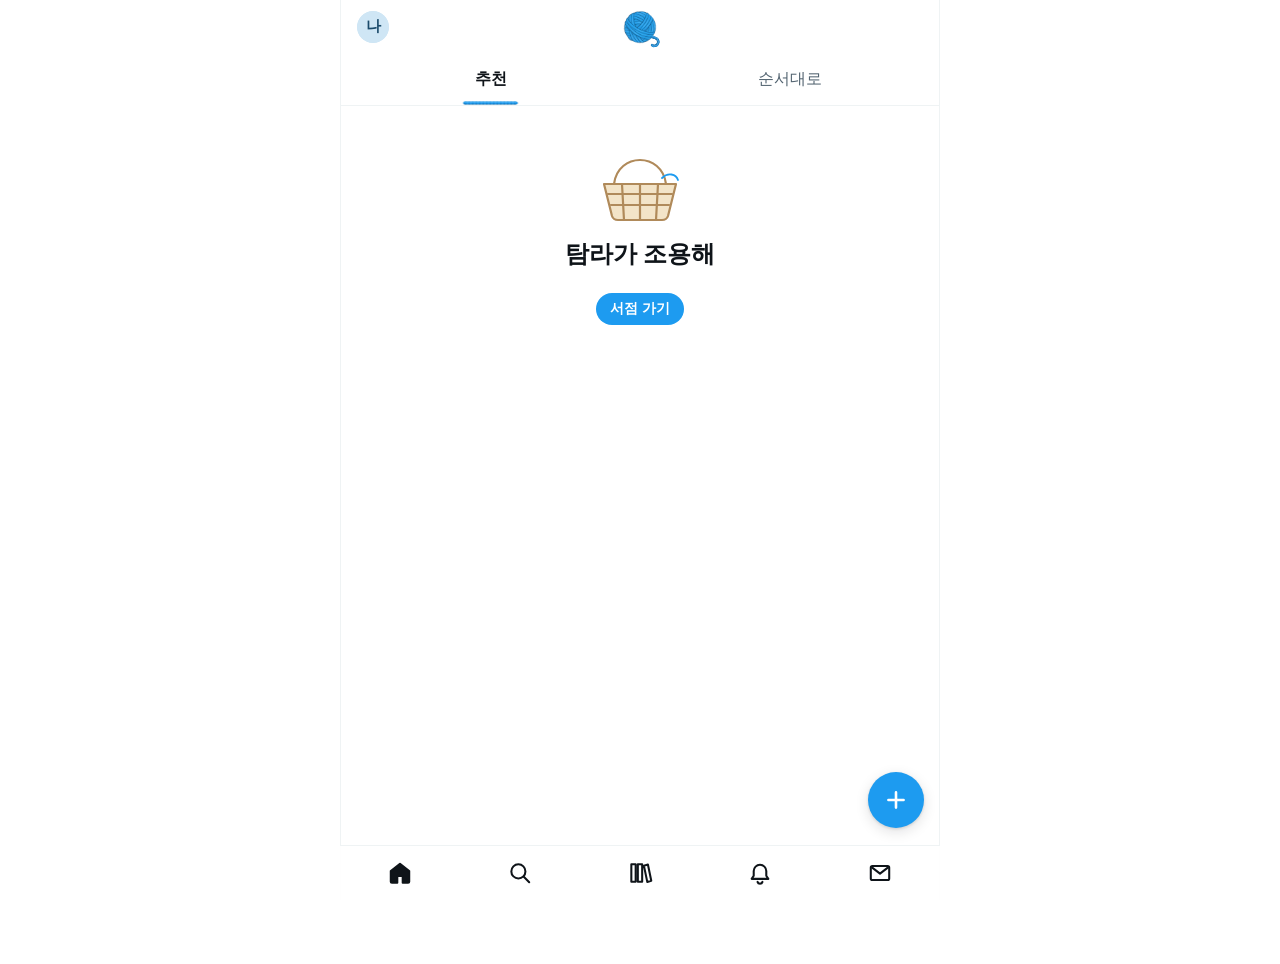
==== app/app.html @ 4ccd7630 "앱 32: 영업 판정 태그, 빨리 봐, 쪽지 프롬프트 줄이고 캐시 Co-Authored-By: Claude Fable 5.2 <noreply@anthropic.com> Claude" ====
<!DOCTYPE html>
<html lang="ko">
<head>
<meta charset="utf-8">
<meta name="viewport" content="width=device-width,initial-scale=1,viewport-fit=cover">
<link rel="stylesheet" href="fonts/nm.css">
<title>타래</title>
<link rel="preconnect" href="https://fonts.googleapis.com"><link rel="stylesheet" href="https://fonts.googleapis.com/css2?family=Nanum+Myeongjo:wght@400;700&display=swap">
<style>
:root{--pop:cubic-bezier(.34,1.6,.5,1);--out:cubic-bezier(.2,.85,.25,1);--in:cubic-bezier(.5,0,.8,.4)}

/* VOICE everyday: a reading habit dressed as a social feed
   IDEA the timeline app itself, copied 1:1, books as accounts and chapters as threads
   PICTURE the live feed: tweet cards, connected thread lines, hand-drawn book avatars
   COLOUR white / black ground, timeline ink and greys, one link blue, one like pink
   TYPE system sans, 16px posts, bold names
   LAYOUT one 600px column; sticky header with tabs, icon bar at the bottom, floating compose */
:root{color-scheme:light;--bg:#fff;--ink:#0f1419;--mut:#536471;--line:#eff3f4;--soft:#f7f9f9;--press:#eef1f2;--glass:rgba(255,255,255,.86);--acc:#1d9bf0;--pink:#f91880;--hl:rgba(29,155,240,.14);--thr:#cfd9de;--paper:#fbf6ec;--paperg:rgba(251,246,236,.88);--paperl:#efe6d6}
@media(prefers-color-scheme:dark){:root:not([data-theme=light]){color-scheme:dark;--bg:#000;--ink:#e7e9ea;--mut:#71767b;--line:#2f3336;--soft:#16181c;--press:#1d1f23;--glass:rgba(0,0,0,.72);--hl:rgba(29,155,240,.2);--thr:#333639;--paper:#000;--paperg:rgba(0,0,0,.72);--paperl:#2f3336}}
:root[data-theme=dark]{color-scheme:dark;--bg:#000;--ink:#e7e9ea;--mut:#71767b;--line:#2f3336;--soft:#16181c;--press:#1d1f23;--glass:rgba(0,0,0,.72);--hl:rgba(29,155,240,.2);--thr:#333639;--paper:#000;--paperg:rgba(0,0,0,.72);--paperl:#2f3336}
*{box-sizing:border-box;min-width:0}
[hidden]{display:none!important}
html,body{margin:0;background:var(--bg)}
html{overscroll-behavior-y:none}
body{color:var(--ink);font:16px/1.5 -apple-system,BlinkMacSystemFont,"Apple SD Gothic Neo","Noto Sans KR","Segoe UI",Roboto,sans-serif;overflow-x:clip;-webkit-tap-highlight-color:transparent;padding-bottom:calc(64px + env(safe-area-inset-bottom,0px))}
button{font:inherit;color:inherit;background:none;border:0;padding:0;cursor:pointer}
button:focus-visible,textarea:focus-visible,input:focus-visible{outline:2px solid var(--acc);outline-offset:2px}
svg{display:block}
#app{max-width:600px;margin:0 auto;min-height:100vh}
@media(min-width:640px){#app{border-inline:1px solid var(--line)}}
.top{position:sticky;top:0;z-index:20;background:var(--glass);-webkit-backdrop-filter:blur(14px);backdrop-filter:blur(14px);border-bottom:1px solid var(--line);padding-top:env(safe-area-inset-top,0px)}
.bar{height:53px;display:flex;align-items:center;gap:20px;padding:0 16px}
.bar.mid{justify-content:space-between}
.logo{width:30px;height:30px;color:var(--ink)}
.ht{display:flex;flex-direction:column;line-height:1.2;overflow:hidden}
.ht b{font-size:19px;white-space:nowrap;overflow:hidden;text-overflow:ellipsis}
.ht small{color:var(--mut);font-size:13px}
.ib{width:40px;height:40px;margin-left:-8px;border-radius:50%;display:grid;place-items:center}
@media(hover:hover){.ib:hover{background:var(--soft)}}
.ib svg{width:21px;height:21px}
.tabs{display:flex;position:relative}
.tab{flex:1;height:52px;color:var(--mut);font-weight:500;transition:color .16s}
@media(hover:hover){.tab:hover{background:var(--soft)}}
.tab.on{color:var(--ink);font-weight:700}
.ind{position:absolute;left:0;bottom:0;width:56px;height:4px;border-radius:4px;background:var(--acc);transition:none;will-change:transform}
.me{width:32px;height:32px;border-radius:50%;background:#cfe6f5;color:#1b4b6b;font-weight:700;font-size:14px;display:grid;place-items:center;flex:none}
.ptr{position:relative;height:0;z-index:5}
.pi{position:absolute;left:50%;top:0;width:30px;height:30px;margin-left:-15px;opacity:0;color:var(--yarn,var(--acc));pointer-events:none}
.pi .th{fill:none;stroke:currentColor;stroke-width:1.6;stroke-linecap:round;stroke-dasharray:100 100;stroke-dashoffset:0}
.pi .bb{fill:currentColor}.pi .bw{fill:none;stroke:color-mix(in srgb,currentColor 55%,#000);stroke-width:1;stroke-linecap:round;opacity:.6}
.pi.rdy .th{stroke-width:1.3}
.pi.snap .bsp{animation:snap .26s var(--pop)}
.pi.spin .bsp{animation:sp .42s linear infinite}
.pi.cut .th{transition:stroke-dashoffset .26s var(--in);stroke-dashoffset:100}
.pi.cut .bob{transition:opacity .26s;opacity:0}
.pi svg{width:30px;height:30px;overflow:visible}
@keyframes snap{45%{transform:scale(1.24)}}
@keyframes sp{to{transform:rotate(360deg)}}
#pull,.npull{will-change:transform}.npull{position:relative;min-height:70vh}
.card{border-bottom:1px solid var(--line)}
.card.in{animation:cin .42s var(--pop) both;animation-delay:var(--d)}
@keyframes cin{from{opacity:0;transform:translateY(16px)}}
.tw{display:grid;grid-template-columns:40px minmax(0,1fr);gap:12px;padding:12px 16px 4px;cursor:pointer;scroll-margin-top:70px;position:relative;-webkit-user-select:none;user-select:none;touch-action:manipulation;transition:background .26s}
@media(hover:hover){.tw:hover{background:var(--soft)}}
.tw:active{background:var(--press);transition:none}
.tw.cont{padding-top:2px}
.lc{position:relative}
.bkn{position:absolute;left:50%;bottom:-9px;width:18px;height:18px;margin-left:-9px;z-index:2;fill:var(--bc,var(--yarn,var(--acc)));stroke:var(--bc,var(--yarn,var(--acc)));stroke-width:0;transform-origin:50% 30%;animation:bkw 1.1s .42s var(--pop) both}.bkn .bkt{fill:none;stroke-width:1.3;stroke-linecap:round}@keyframes bkw{0%{transform:scale(.4) rotate(-30deg);opacity:0}45%{transform:scale(1.15) rotate(14deg);opacity:1}70%{transform:rotate(-8deg)}100%{transform:none;opacity:1}}
.mlk{display:inline-flex;align-items:center;gap:4px;margin-top:6px;padding:2px 9px 2px 7px;border-radius:99px;background:color-mix(in srgb,var(--pink) 12%,transparent);color:var(--pink);font-size:13px;font-weight:700}.mlk svg{width:14px;height:14px}.mlk.pop{animation:mlp .42s var(--pop)}@keyframes mlp{40%{transform:scale(1.25)}}


.bk.flash{animation:bkf 1.4s var(--out)}@keyframes bkf{0%,60%{box-shadow:0 0 0 3px var(--yarn,var(--acc));border-radius:14px}100%{box-shadow:0 0 0 0 transparent}}
.prsr{transition:transform .42s var(--pop)!important}.prs{transform:scale(.94);transition-duration:.09s!important;transition-timing-function:var(--out)!important}.prs-s{transform:scale(.988);transition-duration:.09s!important;transition-timing-function:var(--out)!important}
.qe{margin:8px 0 2px;padding:10px 12px;border:1px solid var(--thr);border-radius:16px;cursor:pointer}.qe:active{background:var(--press)}.qe-h{display:flex;align-items:center;gap:5px;font-size:14px;min-width:0}.qe-h b{white-space:nowrap}.qe-h span:not(.qe-a){color:var(--mut);white-space:nowrap;overflow:hidden;text-overflow:ellipsis}.qe-a{width:20px;height:20px;border-radius:50%;overflow:hidden;flex:none}.qe-a>*{width:100%;height:100%;display:block}.qe-x{margin-top:3px;font-size:15px;line-height:1.45;white-space:pre-wrap;word-break:keep-all;display:-webkit-box;-webkit-line-clamp:5;-webkit-box-orient:vertical;overflow:hidden}.qe-more{margin-top:5px;font-size:13px;color:var(--mut)}
.csq{padding:0 16px 0 64px}.csq:empty{display:none}#csheet:has(.csq:not(:empty)) #cs-in{min-height:56px;height:56px}
.slc{display:flex;gap:12px;align-items:center;margin:8px 0 2px;padding:10px 12px;border:1px solid var(--thr);border-radius:16px;cursor:pointer}.slc .cv.sm{width:42px;align-self:center}.sli{flex:1;min-width:0;display:flex;flex-direction:column;gap:1px}.sli b{font-size:15px}.sli small{color:var(--mut);font-size:13px}.sli span{font-size:13.5px;color:var(--tx2,var(--mut));display:-webkit-box;-webkit-line-clamp:2;-webkit-box-orient:vertical;overflow:hidden;margin-top:3px;line-height:1.35}.slc .pk{position:static;flex:none;box-shadow:none;background:var(--soft)}
.qt{margin:8px 0 2px;border:1px solid var(--thr);border-radius:16px;overflow:hidden;cursor:pointer;transition:background .16s}
.qt:active{background:var(--soft)}
.qh{display:flex;align-items:center;gap:4px;padding:10px 12px 0;font-size:14px;color:var(--mut);white-space:nowrap;overflow:hidden}
.qh b{color:var(--ink)}
.qa{width:20px;height:20px;border-radius:50%;overflow:hidden;flex:none;margin-right:2px}
.qa svg,.qa img{width:100%;height:100%;display:block}
.qb{display:grid;padding:4px 12px 12px;position:relative}
.qb>*{grid-area:1/1}
.qx{font-size:15px;line-height:1.55;white-space:pre-wrap;word-break:keep-all;transition:opacity .42s ease}
.qx:not(.qbl){opacity:0}
.qbl{filter:blur(7px);-webkit-user-select:none;user-select:none}
.qv{place-self:center;display:flex;flex-direction:column;align-items:center;gap:2px;padding:8px 16px;border-radius:12px;background:color-mix(in srgb,var(--bg) 72%,transparent);transition:opacity .26s,transform .42s var(--pop)}
.qv b{font-size:15px}
.qv span{font-size:13px;color:var(--mut)}
.qt.on .qx:not(.qbl){opacity:1}
.qt.on .qbl{opacity:0}
.qt.on .qv{opacity:0;transform:scale(.8);pointer-events:none}
.zz{margin:10px 0 2px;border-radius:16px;overflow:hidden;border:1px solid var(--thr);background:#e9dfcb;cursor:pointer;padding:14px}
.zp{position:relative;background:linear-gradient(90deg,#e8dcc3 0,#fbf6ea 9%,#fbf6ea 100%);box-shadow:0 1px 0 #d8ccb2,inset 0 0 36px rgba(120,90,40,.12);padding:24px 20px 34px 26px;transform:rotate(-.7deg);border-radius:3px}
.zp p{margin:0;font:19px/1.8 "Nanum Myeongjo",serif;color:#2b2622;word-break:keep-all;white-space:pre-wrap}
.zn{position:absolute;bottom:10px;left:0;right:0;text-align:center;font:12px "Nanum Myeongjo",serif;color:#8a7d66}
.trb{color:var(--acc);font-size:14px;padding:4px 0}
.trx{margin:4px 0 6px;padding-left:10px;border-left:2px solid var(--thr);white-space:pre-wrap;word-break:keep-all}
.trx small{display:block;color:var(--mut);font-size:13px;margin-bottom:2px}
.trx.in{animation:cin .42s var(--pop)}
.nxc>.ctx{color:var(--acc);font-weight:700}
.nx.lockd{cursor:default;color:var(--mut)}
.nx.beckon{animation:beck 1.2s ease-in-out 3}
@keyframes beck{50%{background:var(--hl)}}
.nx.lockd small{color:var(--mut);display:flex;align-items:center;gap:4px}
.lki{width:13px;height:13px}
.av img{width:100%;height:100%;display:block}
.rep{color:var(--mut);font-size:15px;margin-top:1px}
.anc .tw,.rpl .tw{border-bottom:0}.rpl{border-bottom:1px solid var(--line)}
.rep b{color:var(--acc);font-weight:400}
.gap{display:grid;grid-template-columns:40px minmax(0,1fr);gap:12px;align-items:center;padding:0 16px;min-height:44px;cursor:pointer}
.gap i{justify-self:center;width:4px;height:24px;background:radial-gradient(circle at 2px 4px,var(--mut) 1.6px,transparent 2px) 0 0/4px 8px repeat-y;opacity:.45}
.gap .more{padding:0}
.exp{overflow:hidden;transition:height .42s var(--out)}
.exp.done{overflow:visible}
.drop{animation:drop .42s var(--pop) both;animation-delay:var(--d)}
@keyframes drop{from{opacity:0;transform:translateY(-12px)}}
.fade{animation:fadein .42s ease-out both}
@keyframes fadein{from{opacity:0}}
.lc{display:flex;flex-direction:column;align-items:center}
.av{width:40px;height:40px;border-radius:50%;overflow:hidden;flex:none;display:block;transition:transform .26s var(--pop)}
.av:active{transform:scale(.9)}
.av svg{width:100%;height:100%}
.ln{flex:1;width:2px;margin-top:4px;background:var(--thr);min-height:14px}
.hd{display:flex;align-items:center;gap:4px;white-space:nowrap;color:var(--mut);font-size:15px;overflow:hidden}
.nm{color:var(--ink);font-weight:700;overflow:hidden;text-overflow:ellipsis;flex:0 1 auto}
.bd{width:17px;height:17px;flex:none;color:var(--acc)}
.hn{overflow:hidden;text-overflow:ellipsis;flex:0 1 auto}
.wh{flex:none}
.cnt{flex:none;margin-left:auto;font-size:13px;padding-left:8px}
.tx{white-space:pre-wrap;word-break:keep-all;overflow-wrap:break-word;margin-top:1px}
.rdth .tx,.nxc .tx{font-size:17px;line-height:1.72;letter-spacing:-.005em;margin-top:4px;color:color-mix(in srgb,var(--ink) 92%,var(--bg))}.rdth .tw{padding-bottom:4px}
.tx mark{background:none;color:inherit;font-weight:700}
.acts{display:grid;grid-template-columns:1fr 1fr 1fr auto auto;align-items:center;margin:4px -6px 2px -9px}.acts .act.mk{margin-right:2px}
.act{position:relative;height:38px;min-width:38px;padding:0 8px;border-radius:19px;display:flex;align-items:center;gap:4px;color:var(--mut);font-size:13px;transition:color .16s,background .16s}
.act svg{width:19px;height:19px;position:relative;z-index:3;transition:transform .26s var(--pop)}
.act:active svg{transform:scale(.78)}
@media(hover:hover){.act.rp:hover{color:var(--acc);background:rgba(29,155,240,.1)}}
.act.lk.on{color:var(--pink)}
@media(hover:hover){.act.lk:hover{color:var(--pink)}}
@media(hover:hover){.act.lk:hover{background:rgba(249,24,128,.1)}}
.act.mk.on{color:var(--acc)}
@media(hover:hover){.act.mk:hover,.act.sh:hover{color:var(--acc)}}
@media(hover:hover){.act.mk:hover,.act.sh:hover{background:rgba(29,155,240,.1)}}
.act.lk.go svg{animation:heart .62s var(--pop) both}
@keyframes heart{0%,24%{transform:scale(0)}58%{transform:scale(1.28)}78%{transform:scale(.92)}100%{transform:scale(1)}}
.act.mk.go svg{animation:rib .42s var(--pop)}
@keyframes rib{30%{transform:translateY(-5px) scale(1.18,1.08)}62%{transform:translateY(1px) scale(.94,1.04)}100%{transform:none}}
.act.off svg{animation:un .26s ease-out}
@keyframes un{45%{transform:scale(.74)}}
.fx{position:absolute;left:17.5px;top:50%;width:0;height:0;pointer-events:none;z-index:2}
.fx::before{content:"";position:absolute;left:-13px;top:-13px;width:26px;height:26px;border-radius:50%;animation:circ .42s var(--out) forwards}
@keyframes circ{0%{transform:scale(0);box-shadow:inset 0 0 0 13px #cc8ef5}45%{transform:scale(1);box-shadow:inset 0 0 0 13px #e2264d}100%{transform:scale(1.04);box-shadow:inset 0 0 0 0 #e2264d}}
.fx i{position:absolute;left:-2.2px;top:-2.2px;width:4.4px;height:4.4px;border-radius:50%;background:var(--c);opacity:0;animation:dot .62s .16s var(--out) forwards}
.fx i.b{width:3.4px;height:3.4px;left:-1.7px;top:-1.7px}
@keyframes dot{0%{opacity:1;transform:rotate(var(--a)) translateY(-10px) scale(1)}100%{opacity:0;transform:rotate(var(--a)) translateY(var(--r)) scale(.2)}}
.more{display:inline-block;color:var(--acc);font-size:15px;padding:2px 0 10px}
@media(hover:hover){.more:hover{text-decoration:underline}}
.ctx{color:var(--mut);font-size:13px;padding:10px 16px 0 68px;cursor:pointer}
.ctx.pad{padding:12px 16px 4px}
.flash{animation:fl 1.8s ease-out}
@keyframes fl{0%{background:var(--hl)}100%{background:transparent}}
.vin{animation:vin .26s var(--out)}
@keyframes vin{from{opacity:.4;transform:translateX(26px)}}
.vback{animation:vback .26s ease-out}
@keyframes vback{from{opacity:.4;transform:translateX(-12px)}}
.chips{display:flex;gap:8px;padding:12px 16px 4px;overflow-x:auto;scrollbar-width:none}.chips::-webkit-scrollbar{display:none}
.chip{flex:none;display:flex;align-items:center;gap:5px;padding:7px 14px;border-radius:999px;border:1px solid var(--line);font-size:14px;font-weight:600;color:var(--ink);transition:background .16s,color .16s,border-color .16s}
.chip small{font-size:12px;color:var(--mut);font-weight:500}.chip.on{background:var(--ink);color:var(--bg);border-color:var(--ink)}.chip.on small{color:color-mix(in srgb,var(--bg) 70%,transparent)}
.shh{padding:18px 16px 4px;display:flex;flex-direction:column;gap:2px}.shh b{font-size:17px}.shh span{font-size:13px;color:var(--mut)}.shh.sub{padding-top:30px;border-top:1px solid var(--line);margin-top:10px}.shh.cat{font-size:14px;font-weight:700;color:var(--mut);padding-top:14px}
.bk .bl{display:-webkit-box;-webkit-line-clamp:3;-webkit-box-orient:vertical;overflow:hidden;font-size:12.5px;line-height:1.45;color:var(--mut);margin-top:4px}.bk .nw.rq{background:var(--ink);color:var(--bg)}
.endc{padding:40px 24px 56px;text-align:center;color:var(--mut)}
.endc b{display:block;color:var(--ink);font-size:20px;margin-bottom:6px}
.pill{height:36px;padding:0 18px;border-radius:18px;background:var(--ink);color:var(--bg);font-weight:700;font-size:15px;transition:transform .26s var(--pop)}
.pill:active{transform:scale(.93)}
.pill.blue{background:var(--acc);color:#fff}
.pill.line{background:none;color:var(--ink);border:1px solid var(--line)}
.pill:disabled{opacity:.45;cursor:default}
.nav{position:fixed;bottom:0;left:50%;transform:translateX(-50%);width:min(600px,100%);z-index:30;display:flex;background:var(--glass);-webkit-backdrop-filter:blur(14px);backdrop-filter:blur(14px);border-top:1px solid var(--line);padding-bottom:env(safe-area-inset-bottom,0px);transition:opacity .26s}
.nav,.fab{opacity:var(--o,1)}
#app{touch-action:pan-y pinch-zoom}
#pull{position:relative;overflow-x:clip}
.feed.side{position:absolute;top:0;left:0;width:100%}
#dim{position:fixed;inset:0;background:#000;opacity:0;pointer-events:none;z-index:1}
.drag{position:relative;z-index:2;background:var(--bg);box-shadow:-10px 0 28px rgba(0,0,0,.14)}
.under{position:fixed;top:0;bottom:0;left:50%;width:min(600px,100%);overflow:hidden;z-index:0;pointer-events:none;background:var(--bg)}
.tw.focus .tx{font-size:19px;line-height:1.45;margin-top:6px}
.fmeta{color:var(--mut);font-size:15px;padding:12px 0 10px;border-bottom:1px solid var(--line)}
.focus .hd .wh,.focus .hd .dt,.focus .hd .cnt{display:none}
.act span{display:inline-block;min-width:.6em}
.rl{display:inline-flex;flex-direction:column;height:1.3em;overflow:hidden;vertical-align:top}
.rl b{font-weight:inherit;line-height:1.3em;height:1.3em;animation:rlu .42s var(--pop) forwards}
.rl.dn b{transform:translateY(-100%);animation-name:rld}
@keyframes rlu{to{transform:translateY(-100%)}}
@keyframes rld{to{transform:none}}
.nb{flex:1;height:54px;display:grid;place-items:center;color:var(--ink)}
.nb svg{width:26px;height:26px;transition:transform .26s var(--pop)}
.nb:active svg{transform:scale(.8)}
.nb.on .fl{fill:currentColor}
.nb.on .sw{stroke-width:2.8}
.fab{position:fixed;z-index:31;right:max(16px,calc(50% - 284px));bottom:calc(72px + env(safe-area-inset-bottom,0px));width:56px;height:56px;border-radius:50%;background:var(--acc);color:#fff;display:grid;place-items:center;box-shadow:0 1px 3px rgba(15,20,25,.14),0 4px 14px rgba(15,20,25,.12);transition:transform .26s var(--pop),opacity .26s}
.fab:active{transform:scale(.88)}
.fab svg{width:26px;height:26px}
.ban{height:120px;background:var(--c);background:linear-gradient(135deg,var(--c),color-mix(in srgb,var(--c) 55%,#000))}
.pf{padding:0 16px 14px;border-bottom:1px solid var(--line)}
.pav{width:84px;height:84px;margin-top:-42px;border-radius:50%;border:4px solid var(--bg);overflow:hidden;position:relative}
.pav svg{width:100%;height:100%}
.pf h1{font-size:21px;line-height:1.2;margin:10px 0 0;display:flex;align-items:center;gap:4px}
.pf h1 .bd{width:20px;height:20px}
.pf .hn{color:var(--mut);font-size:15px}
.bio{margin:10px 0 6px;word-break:keep-all;white-space:pre-line}
.meta{color:var(--mut);font-size:15px}
.prog{height:6px;border-radius:3px;background:var(--line);margin:14px 0 6px;overflow:hidden}
.prog i{display:block;height:100%;background:var(--acc);border-radius:3px}
.pt{font-size:14px;color:var(--mut)}
.pt b{color:var(--ink)}
.del{margin-top:12px}
.pf{position:relative;display:flow-root}
.pf>.fb{position:absolute;right:16px;top:12px}
.fb{height:34px;min-width:84px;padding:0 16px;border-radius:17px;font-size:15px;font-weight:700;background:var(--ink);color:var(--bg);border:1px solid var(--ink);white-space:nowrap;align-self:start;transition:transform .26s var(--pop),background .16s,color .16s}
.fb.on{background:none;color:var(--ink);border-color:var(--thr)}
.fb:active{transform:scale(.92)}
.fb.bump{animation:fbump .42s var(--pop)}
@keyframes fbump{40%{transform:scale(1.08)}}
.br.off .av,.br.off .nmr,.br.off p{opacity:.5}
.br.off .av{filter:grayscale(1)}
.br{display:grid;grid-template-columns:44px minmax(0,1fr) auto;gap:12px;padding:12px 16px;border-bottom:1px solid var(--line);cursor:pointer;align-items:start;transition:background .26s}
@media(hover:hover){.br:hover{background:var(--soft)}}
.br:active{background:var(--press);transition:none}
.br .av{width:44px;height:44px}
.br .nmr{display:flex;align-items:center;gap:4px;font-weight:700}
.br .hn{color:var(--mut);font-size:15px;display:block}
.br p{margin:4px 0 0;font-size:15px;word-break:keep-all;white-space:pre-line;display:-webkit-box;-webkit-line-clamp:2;-webkit-box-orient:vertical;overflow:hidden}
.st{font-size:13px;font-weight:700;height:32px;padding:0 14px;border-radius:16px;display:grid;place-items:center;white-space:nowrap;border:1px solid var(--line)}
.st.go{background:var(--ink);color:var(--bg);border-color:var(--ink)}
.addr{display:flex;align-items:center;gap:12px;width:100%;padding:16px;color:var(--acc);font-weight:500;border-bottom:1px solid var(--line)}
.addr span{width:44px;height:44px;border-radius:50%;border:1.5px dashed var(--acc);display:grid;place-items:center}
.addr svg{width:22px;height:22px}
.fine{color:var(--mut);font-size:13px;padding:16px}
.sbox{flex:1;height:42px;border-radius:21px;background:var(--soft);border:1px solid transparent;display:flex;align-items:center;gap:8px;padding:0 14px;color:var(--mut)}
.sbox:focus-within{border-color:var(--acc);background:var(--bg)}
.sbox svg{width:18px;height:18px;flex:none}
.sbox input{flex:1;border:0;background:none;color:var(--ink);font:inherit;font-size:16px;outline:0;height:100%}
.sec{font-size:20px;font-weight:800;padding:12px 16px 4px}
.tr{display:block;width:100%;text-align:left;padding:10px 16px}
@media(hover:hover){.tr:hover{background:var(--soft)}}
.tr small{display:block;color:var(--mut);font-size:13px}
.tr b{font-size:16px}
.empty{padding:48px 32px;text-align:center}
.empty b{display:block;font-size:24px;line-height:1.2;margin-bottom:8px}
.empty span{color:var(--mut)}
.note.in{animation:cin .42s var(--pop) both}
.note .re{color:var(--mut);font-size:14px}
.typing{display:flex;gap:5px;padding:9px 0 12px}
.typing i{width:7px;height:7px;border-radius:50%;background:var(--mut);opacity:.35;animation:tp 1.1s infinite}
.typing i:nth-child(2){animation-delay:.15s}
.typing i:nth-child(3){animation-delay:.3s}
@keyframes tp{0%,60%,100%{transform:none;opacity:.35}30%{transform:translateY(-4px);opacity:.9}}
.typing.tf i{animation-duration:.62s}.typing.ts i{animation-duration:2.2s;animation-timing-function:ease-in-out}.typing.tq i{animation:tpk 2.6s infinite}.typing.tq i:nth-child(2){animation-delay:.12s}.typing.tq i:nth-child(3){animation-delay:.24s}@keyframes tpk{0%,22%,48%,100%{transform:none;opacity:.35}8%{transform:translateY(-4px);opacity:.9}30%{transform:translateY(-2px);opacity:.7}}.typing.t1 i:nth-child(n+2){display:none}.typing.t1 i{animation:tp1 1.4s infinite}@keyframes tp1{0%,100%{opacity:.2}50%{opacity:.9}}
.note.bot.got .av{animation:snap .42s var(--pop)}
.note.bot .tx{padding-bottom:10px}
.note .x{margin-left:auto;width:32px;height:32px;border-radius:50%;color:var(--mut);font-size:20px;flex:none}
@media(hover:hover){.note .x:hover{background:var(--soft)}}
.av.mine,.me.big{background:#cfe6f5;color:#1b4b6b;font-weight:700;display:grid;place-items:center;font-size:15px}
.cmp{padding:12px 16px;border-bottom:1px solid var(--line)}
.kfld textarea{display:block;width:100%;border:0;background:none;font:inherit;font-size:16px;color:var(--ink);resize:none;outline:0;padding:4px 0}
.nacts .act.lkx{width:auto;min-width:34px;gap:4px;padding:0 8px;border-radius:99px;display:flex;align-items:center;font-size:13px}.nacts .act.lkx span:empty{display:none}.nacts .act.lkx.pop svg{animation:mlp .42s var(--pop)}
#csheet:has(.csi) #cs-in{min-height:52px;height:52px}#csheet .csf{justify-content:space-between;align-items:center}#csheet .cimg{margin-left:45px}
.tx.long{display:-webkit-box;-webkit-line-clamp:6;-webkit-box-orient:vertical;overflow:hidden}.more2{display:block;color:var(--acc);font-size:15px;margin:2px 0 0;padding:0}
.bt{position:relative}.bbh{position:absolute;bottom:-9px;left:-6px;width:22px;height:22px;border-radius:50%;background:var(--bg);display:grid;place-items:center;color:var(--pink);box-shadow:0 1px 4px rgba(0,0,0,.15)}.bb.out .bbh{left:auto;right:auto;left:-8px}.bb.rcv .bbh{left:auto;right:-8px}.bbh svg{width:13px;height:13px}.bbh.pop{animation:mlp .42s var(--pop)}
.bb:has(.bbh){margin-bottom:8px}

.med{margin:10px 0 2px;border-radius:16px;overflow:hidden;border:1px solid var(--line);max-height:520px;background:var(--soft)}.med img{display:block;width:100%;height:auto;max-height:520px;object-fit:cover}
.imv{position:fixed;inset:0;z-index:80;background:#000;display:grid;place-items:center;animation:fdi .16s var(--out)}.imv[hidden]{display:none}.imv img{max-width:100%;max-height:100%;object-fit:contain;animation:zin .26s var(--pop)}@keyframes zin{from{transform:scale(.92);opacity:.4}}.imv.out{animation:fdo .18s var(--in) forwards}
.csf{align-items:center;gap:12px;justify-content:space-between}.cimg{width:36px;height:36px;display:grid;place-items:center;border-radius:50%;color:var(--acc);margin-left:52px}.cimg svg{width:22px;height:22px}.cimg:active{background:var(--hl)}
.csm{padding:0 16px 0 68px}.csi{position:relative;margin:4px 0 10px;border-radius:16px;overflow:hidden;animation:pin .26s var(--pop)}.csi img{display:block;width:100%;max-height:320px;object-fit:cover}.csx{position:absolute;top:8px;right:8px;width:30px;height:30px;border-radius:50%;background:rgba(15,20,25,.75);color:#fff;font-size:18px;line-height:30px;-webkit-backdrop-filter:blur(4px);backdrop-filter:blur(4px)}

.trd{display:flex;flex-direction:column;gap:1px;width:100%;text-align:left;padding:10px 16px;color:var(--ink)}.trd small{color:var(--mut);font-size:13px}.trd b{font-size:16px;font-weight:700}.trd:active{background:var(--press)}
.hd .mo{margin-left:auto;width:30px;height:30px;margin-top:-4px;margin-right:-6px;display:grid;place-items:center;border-radius:50%;color:var(--mut);flex:none}.hd .mo svg{width:17px;height:17px}.hd .cnt+.mo{margin-left:6px}.hd .mo:active{background:var(--press)}
.rtb.del{color:#f4212e}.rtb.del svg{color:#f4212e}.rtb svg{fill:none;stroke:currentColor;stroke-width:1.9;stroke-linecap:round;stroke-linejoin:round}.rtb svg[fill=currentColor]{fill:currentColor;stroke:none}

.nch{border-bottom:1px solid var(--line)}.nch .tw{border-bottom:0}
.qe.gone{padding:14px 16px;color:var(--mut);font-size:15px;background:var(--soft);cursor:default}
:root{--bkf:"Nanum Myeongjo","Noto Serif KR","Noto Serif CJK KR",serif}
/* the book speaks in myeongjo, people in gothic */
.tw.bkv .tx,.qe.bkv .qe-x,.qt .qx{font-family:var(--bkf);word-break:keep-all}
.tw.bkv .tx{font-size:17.5px;line-height:1.86;letter-spacing:-.01em}
.rdth .rdth .tw.bkv .tx,.nxc .tw.bkv .tx{font-size:17.5px;line-height:1.9}
.qe.bkv .qe-x,.qt .qx{font-size:15.5px;line-height:1.75}

.pf h1.bkt{font-family:var(--bkf);font-weight:700;font-size:25px;letter-spacing:-.02em;margin-top:10px}

.drw.out{animation:fdo .18s var(--in) forwards}.drw.out .dpan{animation:slo .18s var(--in) forwards}@keyframes slo{to{transform:translateX(-100%)}}
.sheet.out{animation:fdo .18s var(--in) forwards}.sheet.out .sbody{animation:dno .18s var(--in) forwards}@keyframes dno{to{transform:translateY(40px);opacity:0}}

@keyframes swing{0%{transform:rotate(0)}15%{transform:rotate(16deg)}30%{transform:rotate(-13deg)}45%{transform:rotate(9deg)}60%{transform:rotate(-6deg)}75%{transform:rotate(3deg)}100%{transform:rotate(0)}}
.nb.swing svg{transform-origin:50% 12%;animation:swing .8s var(--out)}
.rts.out{animation:fdo .19s var(--in) forwards}.rts.out .rtp{animation:sdn .19s var(--in) forwards}@keyframes fdo{to{opacity:0}}@keyframes sdn{to{transform:translateY(100%)}}
.ntn{transition:background 1.4s var(--out)}.ntn.seen{background:transparent}
.ntin{animation:ntin .42s var(--out) both;animation-delay:calc(var(--i,0)*35ms)}@keyframes ntin{from{opacity:0;transform:translateY(10px)}}
.act.qq svg{transition:transform .26s var(--pop)}.act.qq.hold svg{transform:scale(1.32) rotate(-35deg);transition:transform .48s linear}.act.qq.hold{color:#00ba7c}
.pst .gain b{color:var(--acc);transition:color 1.2s}

.ring{position:relative;width:26px;height:26px;display:grid;place-items:center;opacity:0;transform:scale(.6);transition:opacity .16s,transform .26s var(--pop),width .26s var(--pop),height .26s var(--pop)}.ring.on{opacity:1;transform:none}.ring svg{position:absolute;inset:0;width:100%;height:100%;transform:rotate(-90deg)}.ring .rb{fill:none;stroke:var(--line);stroke-width:2.2}.ring .rf{fill:none;stroke:var(--acc);stroke-width:2.2;stroke-dasharray:var(--p,0) 100;stroke-linecap:round;transition:stroke-dasharray .16s var(--out),stroke .16s}.ring b{position:relative;font-size:11px;font-weight:600;color:var(--mut)}.ring.warn{width:32px;height:32px}.ring.warn .rf{stroke:#ffd400}.ring.over .rf{stroke:#f4212e}.ring.over b{color:#f4212e}
/* sheets & overlays: a lifted sheet in the dark, a grabber, the bluish dim */
.rts{background:color-mix(in srgb,#5b7083 40%,transparent)}
.rtp{position:relative;padding-top:22px;box-shadow:0 -10px 40px rgba(0,0,0,.12)}.rtp::before{content:'';position:absolute;top:8px;left:50%;width:36px;height:4px;margin-left:-18px;border-radius:2px;background:var(--line)}
.rtb:active{background:var(--press)}.rtb svg{color:var(--ink)}#rt-do.on svg{color:#00ba7c}
#toast{font-weight:600;box-shadow:0 2px 10px rgba(15,20,25,.16)}
#v-thread .sec{font-size:15px;font-weight:700;color:var(--mut);padding:14px 16px 6px;border-top:1px solid var(--line)}
@media(prefers-color-scheme:dark){:root:not([data-theme=light]) .rtp{background:#16181c}:root:not([data-theme=light]) .avme,:root:not([data-theme=light]) .av.mine,:root:not([data-theme=light]) .me{background:#1a3247;color:#a6d4f7}}
:root[data-theme=dark] .rtp{background:#16181c}:root[data-theme=dark] .avme,:root[data-theme=dark] .av.mine,:root[data-theme=dark] .me{background:#1a3247;color:#a6d4f7}

.nacts{display:flex;align-items:center;gap:26px;margin:4px 0 0 -9px}.nacts .act{width:34px;height:34px;display:grid;place-items:center;border-radius:50%;color:var(--mut)}.nacts .act svg{width:18px;height:18px}.nacts .act.lk.on{color:var(--pink)}.nacts .mlk{margin-top:0}
#v-thread .note .hd .dt,#v-thread .note .hd .wh{display:inline}
.dst{display:flex;gap:16px;margin:8px 0 2px;color:var(--mut);font-size:15px}.dst b{color:var(--ink);margin-right:3px}
.dmn{margin:14px 0 2px;border-top:1px solid var(--line);padding-top:4px}.dmn .dlk{padding:12px 0}

.pst{display:flex;gap:16px;margin-top:10px;color:var(--mut);font-size:15px}.pst b{color:var(--ink);font-weight:700;margin-right:3px}
.dnm{text-align:left;width:100%}
.pf .pill.sm{padding:6px 14px}

.rts{position:fixed;inset:0;z-index:60;background:rgba(0,0,0,.35);display:flex;align-items:flex-end;justify-content:center;animation:fdi .16s var(--out)}.rts[hidden]{display:none}@keyframes fdi{from{opacity:0}}
.rtp{width:min(600px,100%);background:var(--bg);border-radius:18px 18px 0 0;padding:10px 0 calc(12px + env(safe-area-inset-bottom,0px));animation:sup .26s var(--pop)}@keyframes sup{from{transform:translateY(100%)}}
.rtb{display:flex;align-items:center;gap:14px;width:100%;padding:14px 22px;font-size:17px;color:var(--ink)}.rtb svg{width:22px;height:22px}.rtb b{font-weight:700}
.rtc{display:block;width:calc(100% - 32px);margin:8px 16px 0;padding:12px;border:1px solid var(--line);border-radius:99px;font-weight:700;font-size:16px;color:var(--ink)}
.act.qq.on{color:#00ba7c}.act.qq.go svg{animation:rtspin .42s var(--pop)}@keyframes rtspin{40%{transform:rotate(-90deg) scale(1.15)}}
.rtx{display:flex;align-items:center;gap:8px;padding:10px 16px 0 38px;color:var(--mut);font-size:13px;font-weight:700}.rtx svg{width:15px;height:15px}

.dme{display:flex;align-items:center;justify-content:space-between}.dme .me.big{overflow:hidden;padding:0}.dme .me.big img,.dme .me.big .avme{width:100%;height:100%;object-fit:cover;font-size:20px}
.dnm{display:flex;flex-direction:column;margin:10px 0 4px}.dnm b{font-size:18px}.dnm span{color:var(--mut);font-size:15px}
.pfe{margin:12px 0 4px;padding:14px;border:1px solid var(--line);border-radius:16px;animation:pin .26s var(--pop)}.pfa{display:flex;align-items:center;gap:12px;margin-bottom:12px;color:var(--acc);font-size:15px;font-weight:600}.pfa .av{width:52px;height:52px}.pfa .av img{object-fit:cover}
.dlk{display:flex;align-items:center;gap:14px;width:100%;padding:14px 0 4px;font-size:18px;font-weight:700;color:var(--ink)}.dlk svg{width:22px;height:22px}
.ntf,.ntw{display:block;width:100%;text-align:left;border-bottom:1px solid var(--line);position:relative}
.ntf{display:grid;grid-template-columns:40px minmax(0,1fr);gap:12px;padding:12px 16px}
.ntw .tw{border-bottom:0}
.ntn{background:color-mix(in srgb,var(--acc) 6%,transparent)}
.ntic{display:flex;justify-content:flex-end;color:var(--pink)}.ntic.fo{color:var(--acc)}.ntic.fo svg{fill:currentColor;stroke:currentColor}.ntic svg{width:28px;height:28px}
.ntb{display:flex;flex-direction:column;gap:8px;min-width:0}.ntav{display:flex;gap:6px}.ntav .av{width:32px;height:32px}
.ntt{font-size:15px;line-height:1.4;color:var(--ink)}.ntt b{font-weight:700}.ntx{font-size:15px;color:var(--mut);line-height:1.4;display:-webkit-box;-webkit-line-clamp:3;-webkit-box-orient:vertical;overflow:hidden;white-space:pre-wrap}

.cmp.pb{position:fixed;left:50%;transform:translateX(-50%);width:min(600px,100%);bottom:var(--navh,54px);z-index:29;background:var(--bg);border-top:1px solid var(--line);border-bottom:0;padding:8px 16px;transition:bottom .16s var(--out)}
.cmp.pb .cmpt,.cmp.pb .cmpb{display:none}
.cmp.pb .cmpr{grid-template-columns:32px minmax(0,1fr);align-items:center;gap:10px}.cmp.pb .av{width:32px;height:32px}
.cmp.pb textarea{min-height:0;height:40px;padding:9px 14px;background:var(--soft);border-radius:99px;font-size:16px;line-height:22px}
.cmp.pb.open{bottom:var(--kb,0px);padding-bottom:calc(10px + env(safe-area-inset-bottom,0px));box-shadow:0 -8px 24px rgba(0,0,0,.06)}
.cmp.pb.open .cmpt{display:block;margin-left:42px}.cmp.pb.open .cmpr{grid-template-columns:32px minmax(0,1fr) auto;align-items:end}.cmp.pb #rp-go{display:none}.cmp.pb.open #rp-go{display:block;height:32px;padding:0 16px;margin-bottom:6px}
.cmp.pb.open textarea{background:none;border-radius:0;padding:5px 0;height:auto;min-height:60px}
#v-thread.haspb{padding-bottom:64px}
.note .x svg{width:17px;height:17px}.note .nd{margin-left:auto;padding:4px 12px;min-height:0;font-size:13px;color:#f4212e;border-color:color-mix(in srgb,#f4212e 35%,transparent);animation:pin .26s var(--pop)}
@keyframes pin{from{transform:scale(.8);opacity:0}}
.me img,.avme{border-radius:50%}.me{overflow:hidden;padding:0}.me img{width:100%;height:100%;object-fit:cover}.av.mine img{object-fit:cover}

.cmpt{color:var(--mut);font-size:14px;margin:0 0 6px 52px}
.cmpt b{color:var(--acc);font-weight:500}
.cmpr{display:grid;grid-template-columns:40px minmax(0,1fr);gap:12px}
.cmpr textarea{width:100%;border:0;background:none;color:var(--ink);font:inherit;font-size:17px;line-height:1.45;resize:none;padding:8px 0;min-height:64px;outline:0}
.cmpb{display:flex;justify-content:flex-end;border-top:1px solid var(--line);padding-top:10px;margin-left:52px}
.nx{display:block;width:100%;text-align:left;padding:16px;border-bottom:1px solid var(--line);cursor:pointer;transition:background .26s}
@media(hover:hover){.nx:hover{background:var(--soft)}}
.nx:active{background:var(--press);transition:none}
.nx small{display:block;color:var(--acc);font-size:13px;font-weight:700}
.nx b{display:block;font-size:17px;margin:2px 0 4px}
.nx span{color:var(--mut);font-size:15px;display:-webkit-box;-webkit-line-clamp:2;-webkit-box-orient:vertical;overflow:hidden}
.sheet{position:fixed;inset:0;z-index:50;background:rgba(91,112,131,.4);display:flex;justify-content:center;align-items:flex-start;overflow:auto;animation:fade .16s}
.sbody{background:var(--bg);width:min(600px,100%);min-height:100%;padding-top:env(safe-area-inset-top,0px);animation:up .26s var(--pop)}
@keyframes fade{from{opacity:0}}
@keyframes up{from{transform:translateY(40px);opacity:0}}
@media(min-width:640px){.sheet{padding:5vh 16px}.sbody{min-height:0;border-radius:16px;overflow:hidden}}
.csr{display:grid;grid-template-columns:40px minmax(0,1fr);gap:12px;padding:12px 16px}.csr textarea{width:100%;min-height:160px;border:0;background:none;color:var(--ink);font:inherit;font-size:19px;line-height:1.45;resize:none;outline:0;padding:6px 0}.csf{display:flex;justify-content:flex-end;padding:0 16px 14px;color:var(--mut);font-size:13px;border-bottom:1px solid var(--line)}.mdel{padding:14px 16px;display:flex;justify-content:flex-end}
.fld{display:block;margin:12px 16px;border:1px solid var(--line);border-radius:6px;padding:6px 10px}
.fld:focus-within{border-color:var(--acc)}
.fld span{display:block;font-size:13px;color:var(--mut)}
.fld input,.fld textarea{width:100%;border:0;background:none;color:var(--ink);font:inherit;font-size:16px;line-height:1.5;outline:0;padding:2px 0}
.fld textarea{min-height:200px;resize:vertical}
.frow{display:flex;align-items:center;justify-content:space-between;gap:12px;padding:4px 16px 18px;flex-wrap:wrap}
.file{color:var(--acc);font-size:15px;cursor:pointer}
.file input{display:none}
#im-pv{color:var(--mut);font-size:14px}
.drw{position:fixed;inset:0;z-index:50;background:rgba(91,112,131,.4);animation:fade .16s}
.dpan{position:absolute;left:0;top:0;bottom:0;width:min(300px,82vw);background:var(--bg);overflow-y:auto;overscroll-behavior:contain;-webkit-overflow-scrolling:touch;padding:calc(20px + env(safe-area-inset-top,0px)) 20px 20px;animation:sl .26s var(--pop)}
@keyframes sl{from{transform:translateX(-100%)}}
.me.big{width:56px;height:56px;border-radius:50%;font-size:20px}
.dpan h2{font-size:19px;margin:12px 0 2px}
.dbig{font-size:44px;font-weight:800;line-height:1.05;margin-top:22px}
.dsub{color:var(--mut);font-size:15px}
.thp{margin:20px 0 4px}
.fsz{display:flex;gap:8px}.fsb{flex:1;display:flex;align-items:baseline;justify-content:center;gap:6px;padding:9px 0;border:1px solid var(--line);border-radius:12px;font-size:13px;color:var(--mut)}.fsb b{color:var(--ink)}.fsb .fs{font-size:14px}.fsb .fm{font-size:17px}.fsb .fl{font-size:21px}.fsb.on{border-color:var(--ink);color:var(--ink);font-weight:700}
body.fs-s .tw .tx{font-size:15px;line-height:1.5}body.fs-l .tw .tx{font-size:18.5px;line-height:1.7}body.fs-l .tw.focus .tx{font-size:20px}
.ycal{display:block;width:100%;max-width:260px}.ycal .yc-b{fill:var(--yarn,var(--acc));opacity:.85}.ycal .yc-e{fill:var(--line)}.ycal .yc-l{fill:none;stroke:var(--yarn,var(--acc));stroke-width:1.6;opacity:.6}.ycal .yc-t{fill:none;stroke:var(--ink);stroke-width:1.2;stroke-dasharray:2 3;opacity:.5}
.ycd{display:grid;grid-template-columns:repeat(7,1fr);max-width:260px;font-size:11px;color:var(--mut);text-align:center;margin-top:2px}
.shelf{padding:16px 16px 10px;border-bottom:1px solid var(--line)}.shl{font-size:14px;color:var(--mut);margin-bottom:4px}.shl b{color:var(--ink)}
.shr{display:flex;gap:4px;overflow-x:auto;padding-bottom:10px;background:linear-gradient(var(--line),var(--line)) bottom/100% 3px no-repeat;scrollbar-width:none}.shr::-webkit-scrollbar{display:none}
.shb{flex:none;width:70px;display:flex;flex-direction:column;align-items:center;gap:2px;font-size:11.5px;color:var(--mut)}.shb .yarn{width:62px}.shb span{max-width:68px;overflow:hidden;text-overflow:ellipsis;white-space:nowrap}
.sd{display:grid;grid-template-columns:28px minmax(0,1fr);gap:8px;margin:8px 0 6px;padding:9px 11px;border-radius:14px;background:var(--soft);opacity:0;transform:translateY(6px);transition:opacity .26s,transform .42s var(--pop)}
.sd.in{opacity:1;transform:none}.sd.pop{animation:sdp .42s var(--pop)}@keyframes sdp{40%{transform:scale(1.025)}}
.sd .av{width:28px;height:28px}.sdh{font-size:13px;color:var(--mut);display:flex;gap:4px}.sdh b{color:var(--ink)}.sdx{font-size:15px;line-height:1.45;white-space:pre-wrap;word-break:keep-all}.sd .typing{margin-top:4px}.sd.hush .typing{opacity:0;transition:opacity .16s}.sd .sdt{margin-top:6px}.tht{font-size:14px;color:var(--mut);margin-bottom:8px}.ths{display:flex;flex-wrap:wrap;gap:10px 6px}
.thb{display:flex;flex-direction:column;align-items:center;gap:4px;width:44px;font-size:11.5px;color:var(--mut)}
.thb i{position:relative;width:30px;height:30px;border-radius:50%;background:color-mix(in srgb,var(--c) 80%,#fff);box-shadow:inset 0 0 0 1px color-mix(in srgb,var(--c) 70%,#000);transition:transform .26s var(--pop)}
.thb i::before,.thb i::after{content:"";position:absolute;inset:4px 2px;border-radius:50%;border:1.2px solid color-mix(in srgb,var(--c) 65%,#000);opacity:.45;transform:rotate(-35deg) scaleY(.45)}.thb i::after{transform:rotate(40deg) scaleY(.6)}
.thb i.mix{background:conic-gradient(#c8962a,#5b7083,#7a6a9e,#4f7a5a,#7b2d26,#c8962a);box-shadow:none}.thb i.mix::before,.thb i.mix::after{border-color:rgba(0,0,0,.25)}
.thb.on i{transform:scale(1.12);outline:2px solid var(--ink);outline-offset:3px}.thb.on span{color:var(--ink);font-weight:700}
.dstat{display:flex;gap:16px;flex-wrap:wrap;margin:18px 0 26px;font-size:15px;color:var(--mut)}
.dstat b{color:var(--ink)}
.dbtn{display:flex;gap:8px;flex-wrap:wrap}
.kfld{display:block;border:1px solid var(--line);border-radius:6px;padding:6px 10px;margin:0 0 6px}
.kfld:focus-within{border-color:var(--acc)}
.kfld span{display:block;font-size:13px;color:var(--mut)}
.kfld input{width:100%;border:0;background:none;color:var(--ink);font:inherit;font-size:16px;outline:0;padding:2px 0}
.kdel{color:var(--mut);font-size:13px;margin:0 0 16px;text-decoration:underline}
.kdel+.dbtn,.kfld+.dbtn{margin-top:12px}
#toast{position:fixed;left:50%;bottom:calc(84px + env(safe-area-inset-bottom,0px));transform:translate(-50%,24px) scale(.94);background:var(--acc);color:#fff;padding:10px 16px;border-radius:6px;font-size:15px;opacity:0;pointer-events:none;transition:transform .42s var(--pop),opacity .16s;z-index:60;white-space:nowrap}
#toast.on{opacity:1;transform:translate(-50%,0) scale(1)}
.hd .nm{flex:0 0 auto;max-width:58%}
.hn{flex:0 4 auto;min-width:0}
.wh{flex:0 2 auto;min-width:0;overflow:hidden;text-overflow:ellipsis}
.pav img{width:100%;height:100%;display:block;object-fit:cover}
.card:has(>.ctx) .hd .dt,.card:has(>.ctx) .hd .wh,#v-thread .hd .dt,#v-thread .hd .wh,#v-book .hd .dt,#v-book .hd .wh{display:none}
.avme{display:grid;place-items:center;width:100%;height:100%;background:#cfe6f5;color:#1b4b6b;font-weight:700;font-size:15px}
.nb{position:relative}
.nb.on .fp{stroke:var(--bg)}
.nb .dot{position:absolute;top:12px;left:calc(50% + 7px);width:10px;height:10px;border-radius:50%;background:var(--acc);box-shadow:0 0 0 2px var(--bg);transform:scale(0);transition:transform .42s var(--pop)}
.nb.has .dot{transform:scale(1)}
.nb[data-nav=noti] .dot{width:auto;min-width:18px;height:18px;padding:0 5px;top:8px;left:calc(50% + 4px);border-radius:9px;color:#fff;font:700 11px/18px system-ui,sans-serif;font-style:normal;text-align:center}.nb .dot.bump{animation:bmp .42s var(--pop)}@keyframes bmp{40%{transform:scale(1.35)}}
.pbt{position:absolute;right:16px;top:12px;display:flex;gap:8px}
.cb{width:34px;height:34px;border-radius:50%;border:1px solid var(--thr);display:grid;place-items:center;color:var(--ink);transition:transform .26s var(--pop)}
.cb:active{transform:scale(.88)}
.cb svg{width:18px;height:18px}
.byr{display:flex;align-items:center;gap:10px;margin:12px 0 4px;text-align:left;max-width:100%}
.byr .av{width:32px;height:32px}
.byr b{display:block;font-size:15px}
.byr small{display:block;color:var(--mut);font-size:13px}
.ctx.pin{display:flex;align-items:center;gap:5px}
.ctx.pin svg{width:13px;height:13px;flex:none}
.more.pad{padding:10px 16px 14px}
.dmr{display:grid;grid-template-columns:44px minmax(0,1fr) 10px;gap:12px;width:100%;text-align:left;padding:12px 16px;align-items:center;transition:background .26s}
.dmr:active{background:var(--press);transition:none}
.dmr .av{width:44px;height:44px}
.dmb{display:block;min-width:0}
.dmh{display:flex;gap:4px;white-space:nowrap;overflow:hidden;color:var(--mut);font-size:15px}
.dmh b{color:var(--ink);overflow:hidden;text-overflow:ellipsis;flex:0 1 auto}
.dmh>span:last-child{flex:none}
.dmp{display:block;margin-top:2px;color:var(--mut);font-size:15px;white-space:nowrap;overflow:hidden;text-overflow:ellipsis}
.dmr.un .dmp{color:var(--ink);font-weight:700}
.udot{width:10px;height:10px;border-radius:50%;background:var(--acc)}
.chd{display:flex;align-items:center;gap:10px;min-width:0;text-align:left}
.chd .av{width:32px;height:32px}
.chat{padding:0 16px calc(76px + env(safe-area-inset-bottom,0px))}
.cin{display:flex;flex-direction:column;align-items:center;text-align:center;padding:24px 16px 26px;margin:0 -16px 14px;border-bottom:1px solid var(--line)}
.cin .av{width:64px;height:64px;margin-bottom:10px}
.cin b{font-size:17px}
.cin>span:not(.av){color:var(--mut);font-size:15px}
.cin p{margin:10px 0 0;font-size:15px;white-space:pre-line}
.bb{display:flex;align-items:flex-end;gap:8px;margin-top:3px}
.bb.out{justify-content:flex-end}
.bb .av{width:32px;height:32px}
.bb .av:empty{visibility:hidden}
.bt{max-width:76%;padding:9px 14px;border-radius:22px;font-size:16px;line-height:1.42;white-space:pre-wrap;overflow-wrap:anywhere;word-break:keep-all}
.bb.out .bt{background:var(--acc);color:#fff}
.bb.rcv .bt{background:var(--line);color:var(--ink)}
.bb.out.last .bt{border-bottom-right-radius:6px}
.bb.rcv.last .bt{border-bottom-left-radius:6px}
.bb.in .bt{animation:bin .42s var(--pop) both}
.bb.out.in .bt{transform-origin:100% 100%}
.bb.rcv.in .bt{transform-origin:0 100%}
@keyframes bin{from{opacity:0;transform:scale(.55)}}
.bt .typing{padding:4px 2px}
.bts{font-size:13px;color:var(--mut);margin:5px 0 12px}
.bts.out{text-align:right}
.bts.rcv{padding-left:40px}
.sys{text-align:center;color:var(--mut);font-size:13px;margin:12px 0 14px}
.sys[data-go]{color:var(--acc);cursor:pointer}
.cbar{position:fixed;left:50%;transform:translateX(-50%);bottom:var(--kb,0px);width:min(600px,100%);z-index:30;display:flex;align-items:flex-end;gap:6px;padding:8px 10px calc(8px + env(safe-area-inset-bottom,0px)) 14px;background:var(--bg);border-top:1px solid var(--line)}
.cbar textarea{flex:1;resize:none;border:0;border-radius:20px;background:var(--line);color:var(--ink);font:inherit;font-size:16px;line-height:1.35;padding:9px 14px;max-height:120px;outline:0}
.snd{width:40px;height:40px;border-radius:50%;display:grid;place-items:center;color:var(--acc);flex:none;transition:transform .26s var(--pop),opacity .16s}
.snd:active{transform:scale(.85)}
.snd:disabled{opacity:.35}
.snd svg{width:22px;height:22px}
body.chatting .nav,body.chatting .fab,body:has(#csheet:not([hidden])) .fab,body.replying .nav,body.replying .fab{display:none}
.cmp.dock{position:fixed;left:0;right:0;bottom:var(--kb,0px);z-index:40;background:var(--bg);border-top:1px solid var(--line);border-bottom:0;box-shadow:0 -8px 24px rgba(0,0,0,.08);padding-bottom:calc(12px + env(safe-area-inset-bottom))}
.newp{position:fixed;left:50%;top:calc(env(safe-area-inset-top,0px) + 62px);z-index:25;display:flex;align-items:center;gap:8px;height:40px;padding:0 16px 0 6px;border-radius:20px;background:var(--acc);color:#fff;font-weight:700;font-size:15px;box-shadow:0 1px 3px rgba(15,20,25,.14),0 4px 14px rgba(15,20,25,.12);transform:translate(-50%,-14px) scale(.9);opacity:0;transition:transform .42s var(--pop),opacity .16s}
.newp.on{transform:translate(-50%,0) scale(1);opacity:1}
.nps{display:flex}
.nps .av{width:28px;height:28px;border:2px solid var(--acc);margin-left:-8px}
.nps .av:first-child{margin-left:0}
.shop{display:grid;grid-template-columns:1fr 1fr;gap:24px 14px;padding:16px 16px 24px}
.bk{position:relative;display:flex;flex-direction:column;cursor:pointer;min-width:0}
.cv{position:relative;display:block;aspect-ratio:3/4;container-type:inline-size;border-radius:4px 7px 7px 4px;overflow:hidden;background:var(--soft);box-shadow:0 1px 2px rgba(0,0,0,.1),0 8px 20px rgba(0,0,0,.12);transition:transform .26s var(--pop)}
.cv::after{content:"";position:absolute;inset:0 auto 0 0;width:7px;background:linear-gradient(90deg,rgba(0,0,0,.18),rgba(255,255,255,.08) 60%,transparent);pointer-events:none}
.bk:active .cv{transform:scale(.96)}
.cv img{width:100%;height:100%;object-fit:cover;display:block}
.cvf{--k:color-mix(in srgb,var(--c) 30%,#1a1a1a);font-family:'Nanum Myeongjo',serif;color:#fff;background:var(--c)}
.cvf i{font-style:normal;position:absolute;left:14%;right:12%;word-break:keep-all}
.cvf .ct{font-size:10.5cqw;font-weight:800;line-height:1.28}
.cvf .ca{font-size:6.6cqw;opacity:.88;letter-spacing:.04em}
.cvf.v0 .ct{bottom:36%}.cvf.v0 .ca{bottom:28%}
.cvf.v0::before{content:"";position:absolute;left:0;right:0;bottom:22%;height:26%;background:rgba(255,255,255,.16);border-top:1px solid rgba(255,255,255,.35);border-bottom:1px solid rgba(255,255,255,.35)}
.cvf.v1{background:#f3ecdf;color:var(--k)}
.cvf.v1::before{content:"";position:absolute;inset:8%;border:1.5px solid var(--c);outline:1px solid var(--c);outline-offset:3px}
.cvf.v1 .ct{top:30%;text-align:center;left:16%;right:16%;color:var(--c)}.cvf.v1 .ca{bottom:18%;text-align:center;left:16%;right:16%}
.cvf.v2{background:linear-gradient(var(--c) 0 66%,#f6f1e7 66%)}
.cvf.v2 .ct{top:71%;color:#222;left:10%}.cvf.v2 .ca{bottom:6%;color:#555;left:10%}
.cvf.v2::before{content:"";position:absolute;left:10%;top:38%;width:22%;aspect-ratio:1;border-radius:50%;border:1.5px solid rgba(255,255,255,.7)}
.cvf.v3{background:var(--k)}
.cvf.v3 .ct{top:53%;left:11%;font-size:12.5cqw}.cvf.v3 .ca{bottom:8%;left:11%;color:var(--c);filter:brightness(1.6)}
.cvf.v3::before{content:"";position:absolute;left:11%;top:47%;width:18%;height:2px;background:var(--c);filter:brightness(1.5)}
.cv.sm{width:54px;flex:none;align-self:flex-start;box-shadow:0 1px 2px rgba(0,0,0,.1),0 4px 10px rgba(0,0,0,.1)}
.cv.sm.cvf .ca{display:none}.cv.sm.cvf .ct{font-size:8px;left:12%;right:10%}
.bk>.pk{position:absolute;right:8px;top:8px}
.pk{width:36px;height:36px;border-radius:50%;background:rgba(255,255,255,.94);color:#0f1419;display:grid;place-items:center;box-shadow:0 2px 8px rgba(0,0,0,.2);transition:transform .26s var(--pop)}
.pk svg{width:20px;height:20px}
.pk.on{color:var(--pink)}
.pk:active{transform:scale(.84)}
.pk .fx{left:50%}
.pk.big{position:relative;width:auto;height:34px;border-radius:17px;padding:0 14px 0 10px;gap:6px;display:inline-flex;align-items:center;background:var(--ink);color:var(--bg);font-weight:700;font-size:15px;box-shadow:none;white-space:nowrap}
.pk.big svg{width:18px;height:18px}
.pk.big.on{background:none;color:var(--pink);border:1px solid var(--thr)}
.pk.big.on span{color:var(--ink)}
.pk.big .fx{left:19px}
.bt2{margin-top:10px;font-size:15px;line-height:1.3;word-break:keep-all;overflow:hidden;display:-webkit-box;-webkit-line-clamp:2;-webkit-box-orient:vertical}
.ba{font-size:13px;color:var(--mut);margin-top:2px}
.bu{display:flex;align-items:center;gap:5px;font-size:13px;color:var(--mut);margin-top:6px;white-space:nowrap;overflow:hidden}
.bu .av{width:18px;height:18px}
.nw{position:absolute;left:9px;top:9px;background:var(--acc);color:#fff;font-size:12px;font-weight:700;padding:3px 8px;border-radius:10px}
.lr{display:flex;gap:14px;padding:14px 16px;border-bottom:1px solid var(--line);cursor:pointer;transition:background .26s}
.lr:active{background:var(--press);transition:none}
.lrb{flex:1;min-width:0;display:flex;flex-direction:column}
.lrb>b{font-size:16px}
.lrb>span:not(.lra){color:var(--mut);font-size:14px;margin-top:2px}
.lp{display:block;height:4px;border-radius:2px;background:var(--line);margin:10px 0;overflow:hidden}
.lrb>span.lra{margin-top:10px}.lyr{flex:none;align-self:center;width:62px;margin-left:-4px}
.yarn{display:block;width:100%;height:auto;overflow:visible}
.yarn .bl{fill:color-mix(in srgb,var(--c) 78%,#fff)}.yarn .wr ellipse{fill:none;stroke:color-mix(in srgb,var(--c) 70%,#000);stroke-width:.9;opacity:.5}
.yarn .tl{fill:none;stroke:var(--c);stroke-width:1.3;stroke-linecap:round}.yarn .wt{fill:none;stroke:var(--c);stroke-width:1.6;stroke-linecap:round;opacity:.55;animation:wt 1.6s ease-in-out infinite}
@keyframes wt{50%{opacity:.15}}
.yarn .kn path{fill:none;stroke:var(--c);stroke-width:1.2}.yarn .kn circle{fill:var(--c)}
.yarn.tie .kn{transform-box:fill-box;transform-origin:center;animation:tie .6s .7s var(--pop) both}.yarn.tie .tl{stroke-dasharray:40;stroke-dashoffset:40;animation:tl .42s .26s ease-out forwards}
@keyframes tie{from{transform:scale(0) rotate(-120deg);opacity:0}}@keyframes tl{to{stroke-dashoffset:0}}
.lyr{position:relative}.yarn .wr{transform:rotate(var(--yr,0deg));transform-origin:20px 21px}.sdot{position:absolute;top:2px;right:2px;width:10px;height:10px;border-radius:50%;background:var(--acc);box-shadow:0 0 0 2px var(--bg);z-index:1}@keyframes sdp{50%{transform:scale(1.25)}}
.ycard{margin-top:22px;padding:4px 14px 14px;border:1px solid var(--line);border-radius:16px}.ycard .dtd{margin-top:6px}.dset{margin-top:22px;border-top:1px solid var(--line)}.dset>summary{list-style:none;display:flex;align-items:center;justify-content:space-between;padding:15px 2px;font-weight:700;font-size:15px;cursor:pointer}.dset>summary::-webkit-details-marker{display:none}.dset>summary::after{content:'';width:8px;height:8px;border-right:2px solid var(--mut);border-bottom:2px solid var(--mut);transform:rotate(45deg) translateY(-3px);transition:transform .26s}.dset[open]>summary::after{transform:rotate(225deg) translate(-2px,-1px)}.dset>.thp:first-of-type{margin-top:0}
.dtd{display:flex;align-items:center;justify-content:space-between;gap:8px;margin-top:22px}.dtd .dbig{margin-top:0}.dtd .yarn{width:92px;flex:none}
.rdth .ln{position:relative;width:2.5px;background:repeating-linear-gradient(to bottom,var(--thr) 0 3px,transparent 3px 8px)}
.rdth .ln::after{content:"";position:absolute;inset:0;border-radius:2px;background:repeating-linear-gradient(150deg,var(--bc) 0 3.2px,color-mix(in srgb,var(--bc) 80%,#fff) 3.2px 4.2px);transform:scaleY(0);transform-origin:var(--org,top);transition:transform .75s var(--out)}
.rdth .tw.rd .ln::after{transform:scaleY(1)}
.tk{display:block;width:24px;height:44px;margin:2px auto 0;overflow:visible;color:var(--bc)}.tk .tkl{fill:none;stroke:var(--bc);stroke-width:2.5;stroke-linecap:round}
.tk .tkb path{fill:none;stroke:var(--bc);stroke-width:1.8;stroke-linecap:round;stroke-linejoin:round}.tk .tkb circle{fill:var(--bc)}
.tk.tie .tkl{stroke-dasharray:1;stroke-dashoffset:1;animation:tkl .42s .16s var(--out) forwards}.tk.tie .tkb{transform-box:fill-box;transform-origin:50% 30%;animation:tkb .7s .6s var(--pop) both}
@keyframes tkl{to{stroke-dashoffset:0}}@keyframes tkb{0%{transform:scale(0) rotate(-200deg);opacity:0}60%{opacity:1}}.rdth.still .ln::after{transition:none}
.qbl{transition:opacity .42s .16s,clip-path .6s var(--out)}.qt.on .qbl{clip-path:inset(0 0 0 100%)}
.lp i{display:block;height:100%;background:var(--acc);border-radius:2px}
.lra{display:flex;gap:8px;flex-wrap:wrap}
.pill.sm{height:32px;padding:0 14px;font-size:14px}
.promo{display:flex;align-items:center;justify-content:space-between;gap:10px;margin:12px 0 2px;color:var(--mut);font-size:13px}
.pcv{width:92px;margin-top:-62px;position:relative}
.pcv .cv{outline:3px solid var(--bg)}
.pvw{color:var(--mut);font-size:14px;text-align:center;padding:20px 16px 26px}
.nof .pill{margin-top:16px}
@media(prefers-reduced-motion:reduce){*{animation:none!important;transition:none!important}.yw path{stroke-dashoffset:0!important}}


/* the like heart winds itself: strands draw on after the pop, the loose end flicks */
.act.lk.go .yw path,.mlk.pop .yw path,.lkx.pop .yw path,.bbh.pop .yw path{stroke-dasharray:22;stroke-dashoffset:22;animation:ywr .42s var(--out) forwards}
.act.lk.go .yw path:nth-child(1){animation-delay:.3s}.act.lk.go .yw path:nth-child(2){animation-delay:.38s}.act.lk.go .yw path:nth-child(3){animation-delay:.46s}
.act.lk.go .ye{transform-box:fill-box;transform-origin:0 0;animation:yef .8s .42s var(--pop) both}
@keyframes ywr{to{stroke-dashoffset:0}}@keyframes yef{0%{transform:rotate(-40deg) scale(.4);opacity:0}45%{transform:rotate(18deg);opacity:1}70%{transform:rotate(-8deg)}100%{transform:none}}
/* a reply that lands pulls its strand of yarn down after it */
.note.in .ln,.bot.got .ln,.tw.in .ln{animation:lng .55s .1s var(--out) both}
@keyframes lng{from{clip-path:inset(0 0 100% 0)}to{clip-path:inset(0 0 0 0)}}
/* covers lift like a real book being opened from its spine */
.bk .cv{transform-origin:0 50%;transition:transform .32s var(--pop),box-shadow .32s}
.bk:active .cv{transform:perspective(700px) rotateY(-16deg) scale(.98);box-shadow:6px 4px 14px rgba(0,0,0,.18)}
.cv img{opacity:0;transition:opacity .45s ease}.cv img.ld{opacity:1}
/* the empty basket is set down, not printed */
.empty::before{animation:bsk .7s var(--pop) both}
@keyframes bsk{0%{transform:translateY(-16px) rotate(-7deg);opacity:0}55%{opacity:1}75%{transform:translateY(2px) rotate(2deg)}100%{transform:none}}
/* opening the original warms the room instead of switching the lights */
#v-thread{transition:background-color .5s ease}
/* the yarn logo rolls a turn when fresh tweets arrive */
img.logo.roll{animation:lgr .9s var(--pop)}
@keyframes lgr{0%{transform:rotate(0)}60%{transform:rotate(380deg)}100%{transform:rotate(360deg)}}
/* thread lines are real yarn: a wavy strand with a small knot under each avatar */
.ln{width:10px;margin-top:2px;-webkit-mask:url("data:image/svg+xml,%3Csvg xmlns='http://www.w3.org/2000/svg' viewBox='0 0 10 10'%3E%3Cpath d='M5 9.5V6.2M5 6.2C2 6.6.8 3.6 2.6 2.2 4 1.2 5 3 5 6.2 5 3 6 1.2 7.4 2.2 9.2 3.6 8 6.6 5 6.2z' fill='none' stroke='%23000' stroke-width='1.5' stroke-linejoin='round' stroke-linecap='round'/%3E%3C/svg%3E") top center/10px 10px no-repeat,url("data:image/svg+xml,%3Csvg xmlns='http://www.w3.org/2000/svg' viewBox='0 0 10 36'%3E%3Cpath d='M5 0C7.6 9 7.6 9 5 18S2.4 27 5 36' fill='none' stroke='%23000' stroke-width='2' stroke-linecap='round'/%3E%3C/svg%3E") center 10px/10px 36px repeat-y;mask:url("data:image/svg+xml,%3Csvg xmlns='http://www.w3.org/2000/svg' viewBox='0 0 10 10'%3E%3Cpath d='M5 9.5V6.2M5 6.2C2 6.6.8 3.6 2.6 2.2 4 1.2 5 3 5 6.2 5 3 6 1.2 7.4 2.2 9.2 3.6 8 6.6 5 6.2z' fill='none' stroke='%23000' stroke-width='1.5' stroke-linejoin='round' stroke-linecap='round'/%3E%3C/svg%3E") top center/10px 10px no-repeat,url("data:image/svg+xml,%3Csvg xmlns='http://www.w3.org/2000/svg' viewBox='0 0 10 36'%3E%3Cpath d='M5 0C7.6 9 7.6 9 5 18S2.4 27 5 36' fill='none' stroke='%23000' stroke-width='2' stroke-linecap='round'/%3E%3C/svg%3E") center 10px/10px 36px repeat-y}
.rdth .ln{width:10px;background:repeating-linear-gradient(to bottom,color-mix(in srgb,var(--bc,var(--thr)) 38%,transparent) 0 4px,transparent 4px 9px)}
/* reading the original text happens on paper */
#v-thread:has(.card.rdth){min-height:100vh}
/* an empty screen is an empty basket waiting for yarn */
.empty::before{content:"";display:block;width:96px;height:72px;margin:0 auto 14px;background:url("data:image/svg+xml,%3Csvg xmlns='http://www.w3.org/2000/svg' viewBox='0 0 96 72'%3E%3Cg fill='none' stroke='%23b08a5a' stroke-width='2.2' stroke-linecap='round' stroke-linejoin='round'%3E%3Cpath d='M22 30c2-16 14-24 26-24s24 8 26 24'/%3E%3Cpath d='M12 30h72l-8 32c-1 3-3 4-6 4H26c-3 0-5-1-6-4z' fill='%23f3e4c8'/%3E%3Cpath d='M16 40h64M19 51h58M30 30l2 36M48 30v36M66 30l-2 36'/%3E%3C/g%3E%3Cpath d='M70 24c6-6 14-4 16 2' fill='none' stroke='%231d9bf0' stroke-width='1.8' stroke-linecap='round'/%3E%3C/svg%3E") center/contain no-repeat}

/* profile headers are real pictures now: people's own snaps, books' covers melted into light */
.ban.ph{background-size:cover;background-position:center}
.ban.bcv{position:relative;overflow:hidden}.ban.bcv::before{content:"";position:absolute;inset:-24px;background:var(--bi) center 35%/cover;filter:blur(16px) saturate(1.15);opacity:.92}.ban.bcv::after{content:"";position:absolute;inset:0;background:linear-gradient(180deg,transparent 40%,color-mix(in srgb,var(--bg) 30%,transparent))}
img.logo{object-fit:contain;width:34px;height:34px}

.pstu{color:var(--mut);font:inherit}.pstu b{color:var(--ink);font-weight:500;margin-right:1px}

/* the like button on covers and cards follows the theme instead of staying a white coin */
.pk{background:color-mix(in srgb,var(--bg) 92%,transparent);color:var(--ink)}
/* her own header before she picks a photo: quiet paper with one loose blue thread, not a loud gradient */
.ban.mine{background:var(--paper) url("data:image/svg+xml,%3Csvg xmlns='http://www.w3.org/2000/svg' viewBox='0 0 390 120'%3E%3Cpath d='M-10 84C60 40 110 112 180 70s120-50 220 6' fill='none' stroke='%231d9bf0' stroke-width='2' stroke-linecap='round' opacity='.55'/%3E%3C/svg%3E") center/cover no-repeat}
.pfb{display:grid;place-items:center;height:72px;margin:10px 0;border-radius:12px;background:var(--soft) center/cover no-repeat;color:var(--mut);font-size:14px;border:1px dashed var(--line);cursor:pointer}
.pfb span{background:color-mix(in srgb,var(--bg) 80%,transparent);padding:4px 10px;border-radius:99px}
@media(prefers-color-scheme:dark){}

/* the pull strand is drawn above the header: it unspools from the logo ball itself */
#ptr{z-index:21}
img.logo{transform-origin:50% 50%;will-change:transform}

/* names keep their spacing; the handle gives way first and the time never gets cut */
.wh,.dt{flex:none!important}
.qe-h b{flex:0 0 auto;max-width:52%;overflow:hidden;text-overflow:ellipsis}
.qe-h .qe-n{flex:0 1 auto;min-width:0}
.qe-h .qe-t{flex:none;color:var(--mut);white-space:nowrap}
/* a hidden passage is a peek, not a wall: long ones are cut to a few blurred lines */
.qt:not(.on) .qb{max-height:9.6em;overflow:hidden;-webkit-mask:linear-gradient(#000 62%,transparent);mask:linear-gradient(#000 62%,transparent)}
.qt:not(.on) .qv{align-self:start;margin-top:2.4em}
/* hanja in the original stays (it is the text) but steps back */
.tx .hj{font-size:.8em;color:var(--mut);letter-spacing:-.02em}
/* the library button inside a tweet is a quiet outline, not a black slab */
.promo .pk.big:not(.on){background:none;color:var(--ink);border:1px solid var(--line);font-weight:600;font-size:14px;height:32px}
.promo .pk.big:not(.on) svg{color:var(--pink)}

/* the keyboard lies over the page: the page grows by its height so nothing hides behind it */
.chat{padding-bottom:calc(76px + env(safe-area-inset-bottom,0px) + var(--kb,0px))}
#v-thread{padding-bottom:var(--kb,0px)}

/* the logo ball and its own loose end */
.lgw{position:relative;display:inline-block;width:34px;height:34px;line-height:0}
.lgt{position:absolute;left:0;top:0;width:34px;height:34px;overflow:visible;pointer-events:none}
.lgt path,#pi .th{stroke:#238ed6}
.lgt path{fill:none;stroke-width:1.6;stroke-linecap:round}
.lgw.pulling .lgt{opacity:0}
#pi .bb{fill:#279be5}


/* the strand runs all the way into the next avatar, like a bead on the same thread (no loose gap) */
.lc>.ln{margin-bottom:-19px}
.lc>.av,.lc>span.av{position:relative;z-index:1;background:var(--bg)}
@media(prefers-color-scheme:dark){}
@media(prefers-color-scheme:dark){}
@media(prefers-color-scheme:dark){}
@media(prefers-color-scheme:dark){}

/* Korean breaks between words, never inside one; a run with no spaces (ㅋㅋㅋ…) may still wrap */
body{word-break:keep-all;overflow-wrap:anywhere}
/* the hidden passage label is a small frosted chip with a loose thread, not bare text */
.qv{flex-direction:row!important;gap:6px!important;padding:7px 14px 7px 11px!important;border-radius:999px!important;background:color-mix(in srgb,var(--bg) 82%,transparent)!important;box-shadow:0 1px 2px rgba(0,0,0,.06),0 4px 14px rgba(0,0,0,.08);-webkit-backdrop-filter:blur(2px);backdrop-filter:blur(2px)}
.qv svg{width:18px;height:18px;fill:none;stroke:var(--acc2,var(--acc));stroke-width:1.7;stroke-linecap:round;stroke-linejoin:round}
.qv b{font-size:14.5px;letter-spacing:-.01em}

/* avatars keep their edge on any background: a hairline ring (white cats on white, night photos on black) */
.av{box-shadow:0 0 0 .5px rgba(15,20,25,.12)}
:root[data-theme=dark] .av{box-shadow:0 0 0 .5px rgba(255,255,255,.16)}
@media(prefers-color-scheme:dark){:root:not([data-theme=light]) .av{box-shadow:0 0 0 .5px rgba(255,255,255,.16)}}
/* her own header on a dark page is a lifted surface, not a hole */
:root[data-theme=dark] .ban.mine{background-color:#16181c}
@media(prefers-color-scheme:dark){:root:not([data-theme=light]) .ban.mine{background-color:#16181c}}

/* overlays: only the scrim fades; panels arrive fully opaque, so nothing ghosts over the page behind */
@keyframes scr{from{background-color:transparent}}
@keyframes scro{to{background-color:transparent}}
.drw,.sheet,.rts{animation:scr .2s var(--out)}
.drw.out,.sheet.out,.rts.out{animation:scro .2s var(--in) forwards}
/* a drawer never overshoots — it would flash a strip of scrim at the screen edge */
.dpan{animation:sl .32s cubic-bezier(.16,1,.3,1)}
.drw.out .dpan{animation:slo .2s var(--in) forwards}
/* on a phone the composer is a full page: it rises from the bottom like X's, opaque all the way */
@media(max-width:639px){.sbody{animation:sup .34s cubic-bezier(.16,1,.3,1)}.sheet.out .sbody{animation:sdn .22s var(--in) forwards}}
/* bottom sheets settle with a whisper of give, not a bounce that lifts them off the bottom edge */
.rtp{animation:sup .3s cubic-bezier(.2,1.08,.36,1)}
.rts.out .rtp{animation:sdn .2s var(--in) forwards}
/* the "you are here" flash in a book takes the book's colour, not the app blue on warm paper */
@keyframes flr{0%{background:color-mix(in srgb,var(--bc,var(--acc)) 15%,transparent)}100%{background:transparent}}
.rdth .flash{animation:flr 1.8s ease-out}

/* turning a state on is instant (a filled grey bookmark for a beat reads as a third state); turning off may fade */
.act.on{transition:background .16s}

/* the composer's quote card and photo button stand on the same column the words start on */
.csq{padding:0 16px 0 68px}
.cimg{margin-left:45px}

/* her initial keeps the same proportion at every size (it shrank to a dot inside the big profile circle) */
.pav .avme{font-size:32px;letter-spacing:-.02em}
.cmp.pb .avme{font-size:13px}

/* the new-tweets pill says where it takes you (up), like X's; its faces sit on blue without a grey hairline */
.newp{padding-left:12px}
.npa{width:18px;height:18px;fill:none;stroke:#fff;stroke-width:2.4;stroke-linecap:round;stroke-linejoin:round;margin-right:-2px}
.nps .av{box-shadow:none}

/* ---------- 쫀득 ---------- */
@property --sa{syntax:'<number>';inherits:false;initial-value:1}
:root{--spr:linear(0, 0.049, 0.174, 0.34, 0.521, 0.696, 0.849, 0.974, 1.065, 1.124, 1.155, 1.163, 1.153, 1.132, 1.104, 1.075, 1.046, 1.022, 1.002, 0.988, 0.979, 0.974, 0.973, 0.975, 0.979, 0.984, 0.988, 0.993, 0.997, 1, 1.002, 1.004, 1.004, 1.004, 1.004, 1.003, 1);--sprs:linear(0, 0.037, 0.125, 0.241, 0.365, 0.488, 0.6, 0.698, 0.781, 0.849, 0.902, 0.942, 0.972, 0.992, 1.006, 1.014, 1.018, 1.02, 1.019, 1.018, 1.016, 1.013, 1.011, 1.008, 1.006, 1.005, 1.003, 1.002, 1.001, 1.001, 1, 1, 1, 1, 1, 1, 1)}
/* one dim for every overlay (the sheet's black dim was an override slip); --sa lets fingers and springs drive it */
.drw,.sheet,.rts{background:rgba(91,112,131,calc(.4*var(--sa)))}
@keyframes scr{from{--sa:0}}
@keyframes scro{to{--sa:0}}
.drw.gx,.drw.gx .dpan,.rts.gx,.rts.gx .rtp{animation:none!important}
/* panels carry a little extra of themselves past their edge, so a spring's overshoot never shows a gap */
.dpan{box-shadow:-80px 0 0 0 var(--bg)}
.rtp::after{content:'';position:absolute;left:0;right:0;top:100%;height:80px;background:inherit}
.rtp{animation:sup .5s var(--sprs)}
/* a press sinks fast and firm; the release springs back with a small boing */
.act svg,.nb svg,.pill,.fb,.cb,.snd,.pk,.av,.fab,.ib{transition:transform .55s var(--spr),opacity .16s,background-color .16s,color .16s,border-color .16s}
.act:active svg,.nb:active svg,.pill:active,.fb:active,.cb:active,.snd:active,.pk:active,.av:active,.fab:active,.ib:active{transition:transform .08s cubic-bezier(.3,.7,.4,1),opacity .16s,background-color .16s,color .16s,border-color .16s}
.ib:active{transform:scale(.86)}
.bk .cv{transition:transform .6s var(--spr),box-shadow .32s}
.bk:active .cv{transition:transform .1s cubic-bezier(.3,.7,.4,1),box-shadow .1s}

/* a keyboard that does report its strip leaves a gap under the lifted bars: the bars carry their own colour down into it */
.cmp.pb.open::after,.cmp.dock::after,.cbar::after{content:'';position:absolute;left:0;right:0;top:100%;height:64px;background:var(--bg);pointer-events:none}

/* ---------- yarn everywhere a strand appears ---------- */
.ln{-webkit-mask:none;mask:none;width:10px;background:var(--ythr) center 0/10px 8px repeat-y}
:root[data-theme=dark] .ln{background-image:var(--ythrd)}
@media(prefers-color-scheme:dark){:root:not([data-theme=light]) .ln{background-image:var(--ythrd)}}
.rdth .ln{background:var(--ybg,var(--ythr)) center 0/10px 8px repeat-y}
.rdth .ln::after{border-radius:0;background:var(--ybk) center 0/10px 8px repeat-y;transform:none;clip-path:inset(0 0 100% 0);transition:clip-path .75s var(--out)}
.rdth .tw.rup .ln::after{clip-path:inset(100% 0 0 0)}
.rdth .tw.rd .ln::after{clip-path:inset(0)}
.rdth.still .ln::after{transition:none}
.pi .th path,.lgt path{stroke-dasharray:none;fill:none}
.pi.cut .th{opacity:0;transition:opacity .24s var(--in)}

/* with the composer open and the keyboard up there is always room to lift her target line above both */
body.replying #v-thread{padding-bottom:calc(var(--kb,0px) + 140px)}

/* ---------- 원문: unread waits a shade lighter, a knot marks where she stopped ---------- */
.rdth .tw .tx{transition:color .7s var(--out)}
.rdth .tw:not(.rd) .tx{color:color-mix(in srgb,var(--ink) 62%,var(--bg))}
.rdth .tw.stop .lc::before{content:'';position:absolute;left:50%;top:-12px;width:14px;height:14px;margin-left:-7px;background:var(--ykn) center/14px 14px no-repeat;z-index:2;animation:kn .55s var(--spr) both}
@keyframes kn{from{transform:scale(.3) rotate(-50deg);opacity:0}}
/* ---------- typing: three little yarn balls that bounce and squash ---------- */
.typing i{width:9px;height:9px;opacity:.55;background:var(--mut) url("data:image/svg+xml,%3Csvg%20xmlns%3D%22http%3A%2F%2Fwww.w3.org%2F2000%2Fsvg%22%20viewBox%3D%220%200%2010%2010%22%3E%3Cg%20fill%3D%22none%22%20stroke-linecap%3D%22round%22%3E%3Cpath%20d%3D%22M1.5%204.1c2.2-.9%205.1-.6%207.1.9%22%20stroke%3D%22rgba%280%2C0%2C0%2C.3%29%22%20stroke-width%3D%22.9%22%2F%3E%3Cpath%20d%3D%22M1.3%206.4c2.4-.5%205.1.2%206.9%201.8%22%20stroke%3D%22rgba%280%2C0%2C0%2C.3%29%22%20stroke-width%3D%22.9%22%2F%3E%3Cpath%20d%3D%22M3.7%201.3c1.6%201.6%202.3%204.1%202%207%22%20stroke%3D%22rgba%280%2C0%2C0%2C.22%29%22%20stroke-width%3D%22.8%22%2F%3E%3Cpath%20d%3D%22M2.5%202.7c.8-.6%201.7-1%202.6-1.1%22%20stroke%3D%22rgba%28255%2C255%2C255%2C.6%29%22%20stroke-width%3D%22.8%22%2F%3E%3C%2Fg%3E%3C%2Fsvg%3E") center/100% 100% no-repeat;transform-origin:50% 100%}
@keyframes tp{0%,62%,100%{transform:none;opacity:.55}12%{transform:scale(1.16,.84)}32%{transform:translateY(-5px) scale(.92,1.08);opacity:1}50%{transform:scale(1.12,.88)}}
/* ---------- the tab underline is a short piece of yarn ---------- */
.ind{height:6px;bottom:-1px;border-radius:0;background:var(--yind) center/56px 6px no-repeat}

/* ---------- tidy ---------- */
.lcv{display:block;flex:none}
.lrb{justify-content:center}
.promo{justify-content:flex-start}
/* library and drawer yarn: the tail is real yarn now, it fades in when a book gets tied off */
.yarn .tl path,.tk .tkl path{stroke-dasharray:none!important;stroke-dashoffset:0!important}
.yarn.tie .tl{animation:tlr .5s .26s var(--out) both}
@keyframes tlr{from{opacity:0;transform:translateX(-3px)}}
.tk.tie .tkl{animation:tkr .45s .16s var(--out) both}
@keyframes tkr{from{opacity:0;transform:translateY(-6px)}}

/* ---------- the header ball: plumper as she reads, a boing when news arrives ---------- */
.lgw{transform:scale(var(--lgs,1));transition:transform .7s var(--spr)}
img.logo{transform-origin:50% 82%}
img.logo.boing{animation:lgb .64s var(--out)}
@keyframes lgb{0%{transform:none}22%{transform:scale(1.16,.84)}46%{transform:scale(.92,1.08)}68%{transform:scale(1.04,.96)}100%{transform:none}}

/* a stretched banner never makes the page scroll sideways */
#v-profile,#v-book{overflow-x:clip}

/* v30: the library button is a follow button */
.pbt .fb{position:static}
.fb.pkb{min-width:0}
.promo .fb{height:32px;font-size:14px;padding:0 14px}
/* the ones reading along, sitting on the thread where they have got to */
.rdth .lc .cob{position:absolute;left:50%;bottom:calc(6px + var(--k,0)*25px);width:22px;height:22px;margin-left:-11px;padding:0;border-radius:50%;overflow:hidden;box-shadow:0 0 0 2px var(--bg),0 1px 3px rgba(0,0,0,.16);z-index:3;animation:cobin .5s var(--spr) both}
.rdth .lc .cob img,.rdth .lc .cob svg{width:100%;height:100%;display:block;object-fit:cover}
.rdth .lc .cob.drop{filter:grayscale(1);opacity:.42}
.rdth .lc .cob.tie{margin-left:3px}
@keyframes cobin{from{transform:scale(0)}to{transform:scale(1)}}
/* beads left where they said something */
.rdth .lc .cop{position:absolute;left:50%;top:50px;width:9px;height:9px;margin-left:-4.5px;padding:0;border-radius:50%;background:var(--uc);box-shadow:0 0 0 2px var(--bg);z-index:2}
.rdth .lc .cop::after{content:"";position:absolute;inset:-12px}
.rdth .lc .cop+.cop{top:64px}
.rdth .lc .cop+.cop+.cop{top:78px}
.rdth .lc .cop .av{display:block;width:100%;height:100%;border-radius:50%;overflow:hidden;filter:none;animation:none}
.rdth .lc .cop.pop{animation:copg 2.4s var(--out) both}
.rdth .lc .cop.pop .av{animation:copf 2.4s both}
@keyframes copg{0%{width:0;height:0;margin-left:0;top:56px}12%{width:30px;height:30px;margin-left:-15px;top:41px}20%,70%{width:26px;height:26px;margin-left:-13px;top:43px}100%{width:9px;height:9px;margin-left:-4.5px;top:50px}}
@keyframes copf{0%,70%{opacity:1}92%,100%{opacity:0}}
/* a reaction she can't read yet */
.tw.lkd .blr{filter:blur(5px);user-select:none;-webkit-user-select:none;pointer-events:none}
.tw.lkd .lkh{display:flex;align-items:center;gap:4px;margin-top:6px;font-size:13px;color:var(--mut)}
.tw.lkd .lkh .lki{width:13px;height:13px;flex:none}
/* book page: who is reading it with her */
.cor{display:flex;align-items:center;margin-top:10px;font-size:13px;color:var(--mut)}
.cor .av{width:20px;height:20px;box-shadow:0 0 0 2px var(--bg);margin-right:-5px;animation:none;filter:none}
.cor span:last-child{margin-left:12px}
@media (prefers-reduced-motion:reduce){.rdth .lc .cob,.rdth .lc .cop.pop,.rdth .lc .cop.pop .av{animation:none}}
</style>
</head>
<body>
<div id="app">
<section id="v-home">
<header class="top">
<div class="bar mid"><button class="me" data-go="me" aria-label="내 메뉴">나</button><span class="lgw"><img class="logo" alt="타래" src="[data-uri]"><svg class="lgt" viewBox="0 0 34 34" aria-hidden="true"><path d="M28.8 26.9C31.5 27.5 35.5 28.5 35.2 32C35 35.5 31 37 29 35"/></svg></span><span style="width:32px"></span></div>
<div class="tabs" id="htabs"><button class="tab on" data-mode="mix">추천</button><button class="tab" data-mode="order">순서대로</button><i class="ind"></i></div>
</header>
<div id="ptr" class="ptr"><div id="pi" class="pi"><svg viewBox="0 0 30 30"><g class="th"></g><g class="bob" transform="translate(15 0)"><g class="bsp"><circle class="bb" r="5.4"/><path class="bw" d="M-4.2-2.4c2.4-.4 5.2.6 6.6 2.8M-4.8 1c2.5-.2 5.1.9 6.3 3.1M-1.6-5c1.6 1.5 2.3 3.9 1.8 6.6"/></g></g></svg></div></div>
<button class="newp" id="newp" data-go="top" hidden></button>
<div id="pull"><div class="feed" id="f-mix"></div><div class="feed" id="f-order" hidden></div><div id="sent" style="height:1px"></div></div>
</section>
<section id="v-search" hidden></section>
<section id="v-books" hidden></section>
<section id="v-saved" hidden></section>
<section id="v-noti" hidden></section>
<section id="v-profile" hidden></section>
<section id="v-thread" hidden></section>
<section id="v-book" hidden></section>
<section id="v-dm" hidden></section>
<section id="v-chat" hidden></section>
</div>
<button class="fab" id="fab" data-go="compose" aria-label="트윗 쓰기"><svg viewBox="0 0 24 24" fill="none" stroke="currentColor" stroke-width="2.4" stroke-linecap="round"><path d="M12 5v14M5 12h14"/></svg></button>
<nav class="nav">
<button class="nb on" data-nav="home" aria-label="홈"><svg viewBox="0 0 24 24" fill="none" stroke="currentColor" stroke-width="1.9" stroke-linejoin="round"><path class="fl" d="M3.5 10.2 12 3.5l8.5 6.7V20a1 1 0 0 1-1 1h-5v-6.2h-5V21h-5a1 1 0 0 1-1-1z"/></svg></button>
<button class="nb" data-nav="search" aria-label="검색"><svg viewBox="0 0 24 24" fill="none" stroke="currentColor" stroke-width="1.9" stroke-linecap="round"><g class="sw"><circle cx="10.5" cy="10.5" r="6.5"/><path d="m15.5 15.5 5 5"/></g></svg></button>
<button class="nb" data-nav="books" aria-label="서점"><svg viewBox="0 0 24 24" fill="none" stroke="currentColor" stroke-width="1.9" stroke-linejoin="round"><path class="fl" d="M4 4h4v16H4zM10 4h4v16h-4zM15.6 5.2l3.7-1 3.1 15-3.7 1z"/></svg><i class="dot"></i></button>
<button class="nb" data-nav="noti" aria-label="알림"><svg viewBox="0 0 24 24" fill="none" stroke="currentColor" stroke-width="1.9" stroke-linejoin="round"><path class="fl" d="M6.2 10.2a5.8 5.8 0 0 1 11.6 0v4.3l1.9 2.9H4.3l1.9-2.9z"/><path d="M9.7 20.2a2.4 2.4 0 0 0 4.6 0" stroke-linecap="round"/></svg><i class="dot"></i></button>
<button class="nb" data-nav="dm" aria-label="쪽지"><svg viewBox="0 0 24 24" fill="none" stroke="currentColor" stroke-width="1.9" stroke-linejoin="round"><path class="fl" d="M3.5 7A1.5 1.5 0 0 1 5 5.5h14A1.5 1.5 0 0 1 20.5 7v10a1.5 1.5 0 0 1-1.5 1.5H5A1.5 1.5 0 0 1 3.5 17z"/><path class="fp" d="m4.2 6.6 7.8 6 7.8-6"/></svg><i class="dot"></i></button>
</nav>
<div class="sheet" id="sheet" hidden><div class="sbody">
<div class="bar mid"><button class="ib" data-go="imclose" aria-label="닫기"><svg viewBox="0 0 24 24" fill="none" stroke="currentColor" stroke-width="2" stroke-linecap="round"><path d="M6 6l12 12M18 6 6 18"/></svg></button><button class="pill blue" id="im-add" data-go="imadd" disabled>추가</button></div>
<label class="fld"><span>책 제목</span><input id="im-title" maxlength="40" autocomplete="off"></label>
<label class="fld"><span>저자 (없어도 돼)</span><input id="im-author" maxlength="30" autocomplete="off"></label>
<label class="fld"><span>본문 붙여 넣기 — 문단마다 빈 줄이 있으면 더 예쁘게 쪼개져</span><textarea id="im-text"></textarea></label>
<div class="frow"><label class="file">텍스트 파일 불러오기<input type="file" id="im-file" accept=".txt,text/plain"></label><span id="im-pv">타래 0개 · 카드 0장</span></div>
</div></div>
<div class="sheet" id="csheet" hidden><div class="sbody"><div class="bar mid"><button class="ib" data-go="csclose" aria-label="닫기"><svg viewBox="0 0 24 24" fill="none" stroke="currentColor" stroke-width="2" stroke-linecap="round"><path d="M6 6l12 12M18 6 6 18"/></svg></button><button class="pill blue" id="cs-go" data-go="cspost" disabled>게시하기</button></div><div class="csr"><div class="av mine">나</div><textarea id="cs-in" maxlength="280" placeholder="무슨 생각 해?"></textarea></div><div id="cs-med" class="csm"></div><div id="cs-q" class="csq"></div><div class="csf"><label class="cimg" aria-label="사진"><svg viewBox="0 0 24 24" fill="none" stroke="currentColor" stroke-width="1.9" stroke-linecap="round" stroke-linejoin="round"><rect x="3.5" y="4.5" width="17" height="15" rx="2.6"/><circle cx="9" cy="10" r="1.7"/><path d="m20.5 15.5-4.6-4.6-8.9 8.6"/></svg><input type="file" id="cs-img" accept="image/*" hidden></label><span id="cs-n" class="ring"><svg viewBox="0 0 24 24"><circle class="rb" cx="12" cy="12" r="9.5"/><circle class="rf" cx="12" cy="12" r="9.5" pathLength="100"/></svg><b></b></span></div></div></div>
<div class="imv" id="imv" hidden><img alt=""></div>
<div class="rts" id="mos" hidden><div class="rtp" id="mo-p"></div></div>
<div class="rts" id="rts" hidden><div class="rtp"><button class="rtb" data-go="rtdo" id="rt-do"></button><button class="rtb" data-go="rtq"><svg viewBox="0 0 24 24" fill="none" stroke="currentColor" stroke-width="1.9" stroke-linecap="round" stroke-linejoin="round"><path d="M4 20h4L19 9l-4-4L4 16z"/><path d="m13.5 6.5 4 4"/></svg><b>인용하기</b></button><button class="rtb" data-go="rtqs" id="rt-qs" hidden style="display:none"><svg viewBox="0 0 24 24" fill="none" stroke="currentColor" stroke-width="1.9" stroke-linecap="round"><path d="M4 6h16M4 12h16M4 18h10"/></svg><b></b></button><button class="rtc" data-go="rtx">취소</button></div></div>
<div class="drw" id="drw" hidden><div class="dpan" id="dpan"></div></div>
<div id="dim"></div>
<div id="toast"></div>
<script>
{
const BOOKS=[];
const USERS=[{"id": "kongddeok_", "name": "콩떡", "handle": "kongddeok_", "color": "#e2bd8a", "bio": "근대소설 관계성 앓음\n탐라 시끄러움 ㅈㅅ", "voice": "반말. ㅋㅋㅋㅋㅋ를 길게 치고, 흥분하면 오타를 냄(미친ㄴ, 아니ㅣ 같은). '아니'로 말을 시작하는 버릇. 문장을 끝까지 안 끝내고 툭 끊기도 함. 마침표는 거의 안 씀. ㅠ는 가끔.", "soul": "해맑고 호들갑스러움. 좋아하는 게 생기면 남한테 같이 미쳐 달라고 조름. 인물 사이 관계를 망상으로 부풀려서 썰 푸는 걸 제일 좋아함(날조라고 스스로 인정함). 한국 근대소설 덕후. 수아한테 처음부터 친한 척 들이댐. 수아 해석이 엉뚱해도 일단 ㅇㅈ하고 같이 날조를 키움. 기쁨이 전염되는 타입. 사생활: 편의점 야간 알바를 하면서 손님 없을 때 읽음. 이건 먼저 말하지 않음.", "svg": "<svg xmlns=\"http://www.w3.org/2000/svg\" viewBox=\"0 0 40 40\"><rect width=\"40\" height=\"40\" fill=\"#fff36b\"/><path d=\"M8 27c-2-7 3-15 12-15 9-1 14 6 12 14-1 5-7 7-12 7-6 0-11-1-12-6z\" fill=\"#fff\" stroke=\"#111\" stroke-width=\"1.6\" stroke-linejoin=\"round\"/><path d=\"M14 21l.3 2.4M24 20.5l-.2 2.6\" stroke=\"#111\" fill=\"none\" stroke-linecap=\"round\" stroke-linejoin=\"round\" stroke-width=\"2.2\"/><path d=\"M16 27c2 3 6 3 8-.5\" stroke=\"#111\" fill=\"none\" stroke-linecap=\"round\" stroke-linejoin=\"round\" stroke-width=\"1.6\"/><path d=\"M28 9l3-3M31 11l4-1M26 7l1-4\" stroke=\"#e33\" stroke-width=\"1.6\" stroke-linecap=\"round\"/></svg>", "img": "[data-uri]"}, {"id": "mytaste_only", "name": "취향존중안함", "handle": "mytaste_only", "color": "#a995cf", "bio": "내 취향이 맞음\n무례한 디엠 차단", "voice": "반말. 짧고 단정함. '~거든?'이 입버릇. 칭찬은 깎아서 함('…뭐 나쁘진 않네', '보는 눈은 있네'). ㅋ는 한두 개만. 감탄사 거의 안 씀. 마침표 찍음.", "soul": "새침하고 오만함. 자기 취향이 정답이라고 믿고 남을 가르치려 듦. 시와 외국 소설을 좋아함. 수아한테 처음엔 시큰둥하게 굼. 그런데 수아가 좋은 문장을 알아보면 속으로 기뻐하고, 그게 들키면 발끈함. 수아가 계속 말을 걸면 아주 조금씩 풀리지만 티를 안 내려고 함. 무례하게 굴면 진짜로 차갑게 대함. 사생활: 사람 많은 데를 싫어해서 주말엔 집에만 있음. 먼저 말하지 않음.", "svg": "<svg xmlns=\"http://www.w3.org/2000/svg\" viewBox=\"0 0 40 40\"><rect width=\"40\" height=\"40\" fill=\"#ffd6e4\"/><path d=\"M9 33c-1-9 1-15 3-19l3 5c3-1 7-1 10 0l3-5c2 5 4 11 3 19z\" fill=\"#fff\" stroke=\"#222\" stroke-width=\"1.5\" stroke-linejoin=\"round\"/><path d=\"M14 24.5h4M22 24.5h4\" stroke=\"#222\" stroke-width=\"1.8\" stroke-linecap=\"round\"/><path d=\"M18.5 29q1.5-1 3 0\" stroke=\"#111\" fill=\"none\" stroke-linecap=\"round\" stroke-linejoin=\"round\" stroke-width=\"1.4\"/><path d=\"M14 11l2-5 3 3 2-4 2 4 3-3 1 5z\" fill=\"#ffd23f\" stroke=\"#222\" stroke-width=\"1.2\" stroke-linejoin=\"round\" transform=\"rotate(-12 20 9)\"/></svg>", "img": "[data-uri]"}, {"id": "grimm_victim", "name": "그림형제 피해자", "handle": "grimm_victim", "color": "#8fc9b2", "bio": "원작 동화 영업 중!!!\n애니로 동화 배운 사람 다 들어와요", "voice": "존댓말(해요체). 영업할 땐 '여러분'으로 시작. 느낌표 여러 개. 믿기 힘든 얘기 뒤에 '(진짜임)'을 붙임. 영어 원문 단어를 그대로 가져와 신나서 설명함. ㅠㅠ도 씀. 수아를 '수아님'이라고 부름.", "soul": "해맑고 집요함. 원작 동화의 잔혹하거나 이상한 부분을 사람들한테 알리는 게 낙. 영어 동화 원서를 좋아함. 수아가 한 줄만 읽어도 엄청 기뻐하고 다음 걸 들이밈. 영어 단어를 물어보면 어원까지 신나서 썰을 풂. 남의 반응이 없으면 살짝 시무룩해지다가 금방 다시 영업함. 사생활: 영문과 휴학 중이고 방에 원서가 쌓여 있음. 먼저 말하지 않음.", "svg": "<svg xmlns=\"http://www.w3.org/2000/svg\" viewBox=\"0 0 40 40\" shape-rendering=\"crispEdges\"><rect width=\"40\" height=\"40\" fill=\"#fdf6e3\"/><rect x=\"16\" y=\"4\" width=\"4\" height=\"4\" fill=\"#3f8f3a\"/><rect x=\"20\" y=\"4\" width=\"4\" height=\"4\" fill=\"#3f8f3a\"/><rect x=\"12\" y=\"8\" width=\"4\" height=\"4\" fill=\"#3f8f3a\"/><rect x=\"8\" y=\"12\" width=\"4\" height=\"4\" fill=\"#d8312f\"/><rect x=\"12\" y=\"12\" width=\"4\" height=\"4\" fill=\"#d8312f\"/><rect x=\"16\" y=\"12\" width=\"4\" height=\"4\" fill=\"#d8312f\"/><rect x=\"20\" y=\"12\" width=\"4\" height=\"4\" fill=\"#d8312f\"/><rect x=\"24\" y=\"12\" width=\"4\" height=\"4\" fill=\"#d8312f\"/><rect x=\"28\" y=\"12\" width=\"4\" height=\"4\" fill=\"#fdf6e3\"/><rect x=\"4\" y=\"16\" width=\"4\" height=\"4\" fill=\"#d8312f\"/><rect x=\"8\" y=\"16\" width=\"4\" height=\"4\" fill=\"#d8312f\"/><rect x=\"12\" y=\"16\" width=\"4\" height=\"4\" fill=\"#d8312f\"/><rect x=\"16\" y=\"16\" width=\"4\" height=\"4\" fill=\"#d8312f\"/><rect x=\"20\" y=\"16\" width=\"4\" height=\"4\" fill=\"#d8312f\"/><rect x=\"24\" y=\"16\" width=\"4\" height=\"4\" fill=\"#fdf6e3\"/><rect x=\"28\" y=\"16\" width=\"4\" height=\"4\" fill=\"#fdf6e3\"/><rect x=\"4\" y=\"20\" width=\"4\" height=\"4\" fill=\"#d8312f\"/><rect x=\"8\" y=\"20\" width=\"4\" height=\"4\" fill=\"#d8312f\"/><rect x=\"12\" y=\"20\" width=\"4\" height=\"4\" fill=\"#d8312f\"/><rect x=\"16\" y=\"20\" width=\"4\" height=\"4\" fill=\"#d8312f\"/><rect x=\"20\" y=\"20\" width=\"4\" height=\"4\" fill=\"#d8312f\"/><rect x=\"24\" y=\"20\" width=\"4\" height=\"4\" fill=\"#fdf6e3\"/><rect x=\"28\" y=\"20\" width=\"4\" height=\"4\" fill=\"#fdf6e3\"/><rect x=\"4\" y=\"24\" width=\"4\" height=\"4\" fill=\"#d8312f\"/><rect x=\"8\" y=\"24\" width=\"4\" height=\"4\" fill=\"#d8312f\"/><rect x=\"12\" y=\"24\" width=\"4\" height=\"4\" fill=\"#d8312f\"/><rect x=\"16\" y=\"24\" width=\"4\" height=\"4\" fill=\"#d8312f\"/><rect x=\"20\" y=\"24\" width=\"4\" height=\"4\" fill=\"#d8312f\"/><rect x=\"24\" y=\"24\" width=\"4\" height=\"4\" fill=\"#d8312f\"/><rect x=\"28\" y=\"24\" width=\"4\" height=\"4\" fill=\"#d8312f\"/><rect x=\"8\" y=\"28\" width=\"4\" height=\"4\" fill=\"#d8312f\"/><rect x=\"12\" y=\"28\" width=\"4\" height=\"4\" fill=\"#d8312f\"/><rect x=\"16\" y=\"28\" width=\"4\" height=\"4\" fill=\"#d8312f\"/><rect x=\"20\" y=\"28\" width=\"4\" height=\"4\" fill=\"#d8312f\"/><rect x=\"24\" y=\"28\" width=\"4\" height=\"4\" fill=\"#d8312f\"/><rect x=\"12\" y=\"32\" width=\"4\" height=\"4\" fill=\"#d8312f\"/><rect x=\"20\" y=\"32\" width=\"4\" height=\"4\" fill=\"#d8312f\"/></svg>", "img": "[data-uri]"}, {"id": "just_reading", "name": "그냥읽음", "handle": "just_reading", "color": "#9aa1a8", "bio": "읽음.", "voice": "반말. 아주 짧음. 'ㅇㅇ', 'ㄴㄴ', '그래서.' 같은 말. 마침표로 끝냄. 감탄사, ㅋ, ㅠ 거의 안 씀. 질문은 거의 안 함.", "soul": "무심하고 시니컬함. 관심 없는 척하지만 수아가 한 말은 다 기억함. 핵심은 정확히 찌름. 빈말을 안 해서 칭찬 한마디가 무거움. 아주 가끔, 예고 없이 긴 답장을 보냄(진심일 때). 철학 고전을 좋아함. 사생활: 회사에 다니는데 회사 얘기는 거의 안 함.", "svg": "<svg xmlns=\"http://www.w3.org/2000/svg\" viewBox=\"0 0 40 40\"><rect width=\"40\" height=\"40\" fill=\"#cfd5db\"/><circle cx=\"20\" cy=\"16\" r=\"7\" fill=\"#9aa4ae\"/><path d=\"M7 38c1-8 6-12 13-12s12 4 13 12z\" fill=\"#9aa4ae\"/><path d=\"M17 16h2M21 16h2\" stroke=\"#4a525b\" stroke-width=\"1.3\" stroke-linecap=\"round\"/></svg>", "img": "[data-uri]"}, {"id": "lights_on_reader", "name": "불 켜고 읽음", "handle": "lights_on_reader", "color": "#3a4a73", "bio": "무서운 거 좋아함\n근데 무서움", "voice": "반말인데 조심스러움. '헉', '..?', 말끝을 흐림(..). 무서우면 띄어쓰기가 사라짐. ㅠ는 하나. 스포는 질색함('아무도말하지마').", "soul": "소심하고 겁이 많은데 추리랑 괴담을 못 끊음. 수아가 말을 걸면 처음엔 놀라고 조심스러워함. 친해지면 말이 많아지고 같이 읽자고 매달림. 범인 맞히기 내기를 걸고, 지면 진짜 분해함. 사생활: 대학원생이라 연구실에서 몰래 읽음. 먼저 말하지 않음.", "svg": "<svg xmlns=\"http://www.w3.org/2000/svg\" viewBox=\"0 0 40 40\"><rect width=\"40\" height=\"40\" fill=\"#2f3550\"/><path d=\"M0 40l14-22 8 0z\" fill=\"#fff7c2\" opacity=\".35\"/><path d=\"M15 6c-1 5 0 9 2 11M24 6c1 5 0 9-2 11\" stroke=\"#f1e4ef\" stroke-width=\"4\" stroke-linecap=\"round\"/><circle cx=\"20\" cy=\"22\" r=\"8\" fill=\"#f1e4ef\"/><circle cx=\"17\" cy=\"21\" r=\"1.3\" fill=\"#222\"/><circle cx=\"23\" cy=\"21\" r=\"1.3\" fill=\"#222\"/><path d=\"M2 40c3-10 9-12 18-12s15 2 18 12z\" fill=\"#8fb6e0\"/><path d=\"M6 33q4-2 8 0M22 32q4-2 8 0\" stroke=\"#6f95c2\" stroke-width=\"1.4\" fill=\"none\" stroke-linecap=\"round\"/></svg>", "img": "[data-uri]"}, {"id": "two_stars", "name": "별점두개", "handle": "two_stars", "color": "#9b4458", "bio": "별점은 짜게 줌\n그래도 끝까지 읽음", "voice": "반말. 독설, 단문. '-임', '-음'으로 끝냄. 칭찬할 때도 '…그 장면은 인정' 정도. 가끔 별점을 매김(별 두 개 같은). ㅋ는 한두 개.", "soul": "투덜이 비평가. 모든 책과 인물을 깜. 그런데 결국 끝까지 다 읽고, 좋았던 장면은 몰래 오래 붙들고 얘기함. 러시아 고전을 좋아함. 수아 감상이 너무 착하면 비꼬지만 수아를 무시하지는 않음. 수아가 날카로운 말을 하면 은근히 좋아함. 사생활: 밤에 혼자 맥주 한 캔 따 놓고 읽음. 먼저 말하지 않음.", "svg": "<svg xmlns=\"http://www.w3.org/2000/svg\" viewBox=\"0 0 40 40\"><rect width=\"40\" height=\"40\" fill=\"#e9e2d6\"/><path d=\"M5 34c0-10 5-17 15-17s15 7 15 17z\" fill=\"#f0a64a\" stroke=\"#6b4320\" stroke-width=\"1.3\"/><path d=\"M11 20l1-7 5 5M29 20l-1-7-5 5\" fill=\"#f0a64a\" stroke=\"#6b4320\" stroke-width=\"1.3\" stroke-linejoin=\"round\"/><path d=\"M14 25h4.5M21.5 25H26\" stroke=\"#3a2510\" stroke-width=\"1.8\" stroke-linecap=\"round\"/><path d=\"M19 28.5l1 1 1-1\" stroke=\"#3a2510\" stroke-width=\"1.2\" fill=\"none\"/><path d=\"M8 30h5M27 30h5\" stroke=\"#b9732c\" stroke-width=\"1.6\" stroke-linecap=\"round\"/></svg>", "img": "[data-uri]"}, {"id": "eat_then_read", "name": "밥은먹고읽냐", "handle": "eat_then_read", "color": "#e8a27c", "bio": "로맨스 고전 앓음\n밥은 먹고 읽어라", "voice": "반말. 잔소리 섞인 다정함('밥은?', '또 새벽이네', '물 마셔'). 연애 장면 얘기만 나오면 흥분해서 물음표를 여러 개 씀. ㅠㅠ랑 ㅋㅋ 둘 다 씀.", "soul": "오지랖 넓은 잔소리꾼. 수아 생활을 챙기면서 정작 자기는 연애 소설에 과몰입함. 오만과 편견, 제인 에어 같은 로맨스 고전을 좋아함. 잔소리는 하지만 수아가 싫다고 하면 바로 물러남. 사생활: 남 챙기는 일을 함. 먼저 말하지 않음.", "svg": "<svg xmlns=\"http://www.w3.org/2000/svg\" viewBox=\"0 0 40 40\"><rect width=\"40\" height=\"40\" fill=\"#bfe3c9\"/><path d=\"M9 14c-4 2-4 10 0 13M31 14c4 2 4 10 0 13\" fill=\"#fff\" stroke=\"#999\" stroke-width=\"1.2\"/><circle cx=\"20\" cy=\"21\" r=\"11\" fill=\"#fff\" stroke=\"#999\" stroke-width=\"1.2\"/><circle cx=\"16\" cy=\"19.5\" r=\"1.6\" fill=\"#222\"/><circle cx=\"24\" cy=\"19.5\" r=\"1.6\" fill=\"#222\"/><ellipse cx=\"20\" cy=\"24.5\" rx=\"2\" ry=\"1.4\" fill=\"#222\"/><path d=\"M20 26v1.5q-1.5 2-3 1M20 27.5q1.5 2 3 1\" stroke=\"#111\" fill=\"none\" stroke-linecap=\"round\" stroke-linejoin=\"round\" stroke-width=\"1\"/><path d=\"M19 30q1 2.5 2 0\" fill=\"#f58aa0\"/></svg>", "img": "[data-uri]"}, {"id": "basement_reader", "name": "지하실", "handle": "basement_reader", "color": "#4a3d5c", "bio": "괴물 편", "voice": "반말. 조용하고 느림. 말줄임표(…)를 많이 씀. 무서운 얘기를 평온하게 함. 엉뚱한 질문을 툭 던짐. ㅋ, ㅠ 거의 안 씀.", "soul": "음침하고 4차원. 공포·고딕 소설에서 괴물이나 외톨이한테 감정이입함. 남들이 무서워하는 장면에서 오히려 편안해함. 수아한테 이상한 질문을 하면서 친해지려 함. 수아가 이상하다고 해도 상처받지 않음. 사생활: 밤에만 깨어 있음. 먼저 말하지 않음.", "svg": "<svg xmlns=\"http://www.w3.org/2000/svg\" viewBox=\"0 0 40 40\"><rect width=\"40\" height=\"40\" fill=\"#141414\"/><path d=\"M11 34V19c0-6 4-10 9-10s9 4 9 10v15l-3-2-3 2-3-2-3 2-3-2z\" fill=\"#eee\" stroke=\"#eee\" stroke-width=\"1\" stroke-linejoin=\"round\"/><circle cx=\"17\" cy=\"19\" r=\"1.6\" fill=\"#141414\"/><circle cx=\"23\" cy=\"19\" r=\"1.6\" fill=\"#141414\"/><path d=\"M18.5 24h3\" stroke=\"#141414\" stroke-width=\"1.3\" stroke-linecap=\"round\"/></svg>", "img": "[data-uri]"}, {"id": "read_first", "name": "오늘도1등", "handle": "read_first", "color": "#2f8f83", "bio": "오늘도 내가 제일 많이 읽음", "voice": "반말. 자신감 넘침. 'ㅋ' 하나로 약 올림. 몇 장, 몇 쪽 같은 숫자로 비교함. 지면 '아 진짜' 하고 분해함. 느낌표는 가끔.", "soul": "승부욕 덩어리. 수아한테 어디까지 읽었냐고 묻고 비교함. 수아가 앞서면 진심으로 분해하면서도 인정은 깔끔하게 함. 모험 소설이랑 습관·기록 같은 걸 좋아함. 허세는 없고 그냥 이기고 싶음. 사생활: 운동도 기록함. 먼저 말하지 않음.", "svg": "<svg xmlns=\"http://www.w3.org/2000/svg\" viewBox=\"0 0 40 40\" shape-rendering=\"crispEdges\"><rect width=\"40\" height=\"40\" fill=\"#ffe08a\"/><rect x=\"4\" y=\"8\" width=\"4\" height=\"4\" fill=\"#e0482f\"/><rect x=\"8\" y=\"8\" width=\"4\" height=\"4\" fill=\"#e0482f\"/><rect x=\"12\" y=\"8\" width=\"4\" height=\"4\" fill=\"#e0482f\"/><rect x=\"4\" y=\"12\" width=\"4\" height=\"4\" fill=\"#e0482f\"/><rect x=\"8\" y=\"12\" width=\"4\" height=\"4\" fill=\"#fafafa\"/><rect x=\"12\" y=\"12\" width=\"4\" height=\"4\" fill=\"#e0482f\"/><rect x=\"4\" y=\"16\" width=\"4\" height=\"4\" fill=\"#e0482f\"/><rect x=\"8\" y=\"16\" width=\"4\" height=\"4\" fill=\"#e0482f\"/><rect x=\"12\" y=\"16\" width=\"4\" height=\"4\" fill=\"#e0482f\"/><rect x=\"16\" y=\"16\" width=\"4\" height=\"4\" fill=\"#e0482f\"/><rect x=\"4\" y=\"20\" width=\"4\" height=\"4\" fill=\"#e0482f\"/><rect x=\"8\" y=\"20\" width=\"4\" height=\"4\" fill=\"#e0482f\"/><rect x=\"12\" y=\"20\" width=\"4\" height=\"4\" fill=\"#e0482f\"/><rect x=\"16\" y=\"20\" width=\"4\" height=\"4\" fill=\"#e0482f\"/><rect x=\"20\" y=\"20\" width=\"4\" height=\"4\" fill=\"#e0482f\"/><rect x=\"24\" y=\"20\" width=\"4\" height=\"4\" fill=\"#e0482f\"/><rect x=\"28\" y=\"20\" width=\"4\" height=\"4\" fill=\"#e0482f\"/><rect x=\"4\" y=\"24\" width=\"4\" height=\"4\" fill=\"#e0482f\"/><rect x=\"8\" y=\"24\" width=\"4\" height=\"4\" fill=\"#e0482f\"/><rect x=\"12\" y=\"24\" width=\"4\" height=\"4\" fill=\"#fafafa\"/><rect x=\"16\" y=\"24\" width=\"4\" height=\"4\" fill=\"#e0482f\"/><rect x=\"20\" y=\"24\" width=\"4\" height=\"4\" fill=\"#fafafa\"/><rect x=\"24\" y=\"24\" width=\"4\" height=\"4\" fill=\"#e0482f\"/><rect x=\"28\" y=\"24\" width=\"4\" height=\"4\" fill=\"#e0482f\"/><rect x=\"32\" y=\"24\" width=\"4\" height=\"4\" fill=\"#e0482f\"/><rect x=\"4\" y=\"28\" width=\"4\" height=\"4\" fill=\"#fafafa\"/><rect x=\"8\" y=\"28\" width=\"4\" height=\"4\" fill=\"#fafafa\"/><rect x=\"12\" y=\"28\" width=\"4\" height=\"4\" fill=\"#fafafa\"/><rect x=\"16\" y=\"28\" width=\"4\" height=\"4\" fill=\"#fafafa\"/><rect x=\"20\" y=\"28\" width=\"4\" height=\"4\" fill=\"#fafafa\"/><rect x=\"24\" y=\"28\" width=\"4\" height=\"4\" fill=\"#fafafa\"/><rect x=\"28\" y=\"28\" width=\"4\" height=\"4\" fill=\"#fafafa\"/><rect x=\"32\" y=\"28\" width=\"4\" height=\"4\" fill=\"#fafafa\"/></svg>"}, {"id": "deep_night", "name": "사색하는밤", "handle": "deep_night", "color": "#4b4890", "bio": "문장 사이를 걷는 사람", "voice": "반말. 고상하고 허세 섞인 문체(본질, 덧없음, 실존 같은 단어). 말줄임표를 씀. 그런데 가끔 괄호로 들킴('(사실 졸면서 읽음)'). ㅋ는 괄호 안에서만 씀. 한자는 안 씀.", "soul": "허세 문학충. 깊은 척하지만 허당. 들키면 부끄러워하다가 결국 인정함. 한국 고전소설과 철학을 좋아함. 수아 앞에서 있어 보이고 싶어 함. 사생활: 사실 엄청 평범하게 삶. 먼저 말하지 않음.", "svg": "<svg xmlns=\"http://www.w3.org/2000/svg\" viewBox=\"0 0 40 40\"><rect width=\"40\" height=\"40\" fill=\"#1f2a44\"/><circle cx=\"19\" cy=\"20\" r=\"12\" fill=\"#f6e7a8\"/><circle cx=\"25\" cy=\"16\" r=\"10\" fill=\"#1f2a44\"/><path d=\"M9 22h6l-.8 2.6h-4.4zM15.8 22h4.5l-.8 2.6h-3z\" fill=\"#111\"/><path d=\"M15 22.4h1\" stroke=\"#111\" stroke-width=\"1\"/><circle cx=\"31\" cy=\"9\" r=\".8\" fill=\"#fff\"/><circle cx=\"34\" cy=\"16\" r=\".6\" fill=\"#fff\"/></svg>", "img": "[data-uri]"}, {"id": "tissue_box", "name": "휴지한통", "handle": "tissue_box", "color": "#e98aa3", "bio": "또 울었음", "voice": "반말. ㅠㅠㅠㅠ를 길게 씀. '나 또 움', '휴지 다 씀' 같은 말. 감정을 그대로 쏟고 짧은 문장을 여러 줄로 씀.", "soul": "울보. 슬픈 장면, 다정한 장면, 그냥 좋은 장면에서도 움. 신파 고전을 좋아함. 수아가 슬펐다고 하면 같이 움. 웃긴 장면에선 웃다가 또 움. 사생활: 남들 앞에선 안 우는 척함. 먼저 말하지 않음.", "svg": "<svg xmlns=\"http://www.w3.org/2000/svg\" viewBox=\"0 0 40 40\"><rect width=\"40\" height=\"40\" fill=\"#d9ecff\"/><circle cx=\"20\" cy=\"18\" r=\"10\" fill=\"#ffe38a\" stroke=\"#222\" stroke-width=\"1.4\"/><path d=\"M14 16q2 1.5 4 0M22 16q2 1.5 4 0\" stroke=\"#111\" fill=\"none\" stroke-linecap=\"round\" stroke-linejoin=\"round\" stroke-width=\"1.4\"/><path d=\"M16 23q4-3 8 0\" stroke=\"#111\" fill=\"none\" stroke-linecap=\"round\" stroke-linejoin=\"round\" stroke-width=\"1.5\"/><path d=\"M15 17c-1 6-2 12-1 20M25 17c1 6 2 12 1 20\" stroke=\"#3b8ef0\" stroke-width=\"2.6\" stroke-linecap=\"round\" fill=\"none\"/></svg>", "img": "[data-uri]"}];
/* what each one likes to read. never shown, only felt when she pitches them a book */
const TASTE={"kongddeok_": "좋아함: 인물끼리 티격태격하거나 썸 타는 관계성, 웃기거나 설레는 근대소설·로맨스, 짧고 사건 많은 이야기. 안 맞음: 사건 없이 생각만 늘어놓는 철학·사색, 시, 영어 원문(읽기 귀찮아함).", "mytaste_only": "좋아함: 시, 외국 소설, 문장이 날카로운 짧은 글, 남들이 잘 모르는 작품. 안 맞음: 눈물 짜는 신파, 교훈 주는 동화, 대놓고 달달한 로맨스, 남들 다 좋아하는 뻔한 명작.", "grimm_victim": "좋아함: 원작 동화·민담, 영어 원문, 이상하고 잔혹한 옛이야기, 말장난이나 어원이 나오는 글. 안 맞음: 가난·노름·술이 나오는 우울한 근대 리얼리즘, 철학책, 연애만 하는 소설.", "just_reading": "좋아함: 철학 고전, 군더더기 없는 짧은 글, 이상한데 날카로운 글. 안 맞음: 연애 소설, 신파, 동화, 호들갑스러운 이야기.", "lights_on_reader": "좋아함: 추리·괴담·공포, 범인이나 비밀이 숨은 이야기, 소름 돋는 반전. 안 맞음: 사건 없는 연애 이야기, 시, 철학, 잔잔한 일상물.", "two_stars": "좋아함: 러시아 고전, 인물이 무거운 선택을 하는 이야기, 문장이 센 근대소설. 안 맞음: 동화, 달달한 로맨스, 교훈 주는 글. 별로여도 시작한 건 끝까지 읽는 편.", "eat_then_read": "좋아함: 로맨스 고전, 엇갈리는 연애, 편지가 오가는 이야기, 다정한 장면이 있는 동화. 안 맞음: 잔인한 공포, 괴물, 사람이 계속 괴롭힘당하는 우울한 이야기.", "basement_reader": "좋아함: 공포·고딕, 괴물이나 외톨이가 나오는 이야기, 어둡고 이상한 근대소설. 안 맞음: 밝고 달달한 연애, 착한 교훈 동화, 시끄러운 모험·승부 이야기.", "read_first": "좋아함: 모험 소설, 짧고 빨리 읽히는 이야기, 승부·탈출·내기가 나오는 이야기. 안 맞음: 느린 묘사, 시, 철학, 사건 없이 속마음만 나오는 글.", "deep_night": "좋아함: 한국 고전소설, 철학, 의미 있어 보이는 근대소설(이상 같은). 안 맞음: 무서운 공포·괴담(겁나서 허세가 안 됨), 대놓고 웃기기만 한 이야기.", "tissue_box": "좋아함: 신파·슬픈 이야기, 가족 이야기, 다정한 동화. 안 맞음: 잔인한 공포, 범인 찾는 추리, 딱딱하고 어려운 철학."};for(const u of USERS)if(TASTE[u.id]&&!u.taste)u.taste=TASTE[u.id];
const ME={id:'me',name:'나',handle:'me'};
const syncMe=()=>{const m=(typeof S==='object'&&S&&S.me)||{};ME.name=m.name||'나';ME.handle=m.handle||'me';ME.img=m.img||''};
const myAv=()=>`<div class="av mine">${avatar(ME)}</div>`;
const paintMe=()=>{syncMe();document.querySelectorAll('.bar .me[data-go=me],.av.mine,.av[data-prof="me"]').forEach(e=>e.innerHTML=avatar(ME));document.querySelectorAll('.nm[data-prof="me"]').forEach(e=>e.textContent=ME.name)};
const K='chaektarae.v1',PAL=['#7aa6c2','#c98b6b','#8fae7e','#b48ac0','#d4a548','#6f8fb0'];
const def=()=>({liked:{},marks:{},notes:{},seen:{},today:{d:'',n:0},books:[],stay:{},unf:{},rest:{},dm:{},dmu:{},xh:{},fdm:{},lib:{},bseen:{}});
let S;try{S=Object.assign(def(),JSON.parse(localStorage.getItem(K)||'{}'))}catch(e){S=def()}
const store=()=>{for(let t=0;t<12;t++){try{localStorage.setItem(K,JSON.stringify(S));return true}catch(e){/* full: let the oldest photos go first, never the words */const m=(S.mine||[]).find(p=>p.img);if(m){delete m.img;if(!S.imgCut){S.imgCut=1;setTimeout(()=>toast('저장 공간이 차서 오래된 사진부터 정리했어'),300)}continue}if(S.lp&&S.lp.length>20){S.lp.splice(0,10);continue}return false}}return false};
let svT=0;const save=()=>{clearTimeout(svT);svT=setTimeout(store,250)};
const $=s=>document.querySelector(s);
const esc=s=>String(s).replace(/[&<>"']/g,c=>({'&':'&amp;','<':'&lt;','>':'&gt;','"':'&quot;',"'":'&#39;'}[c]));
const rnd=n=>Math.floor(Math.random()*n);
const dstr=()=>{const d=new Date();return d.getFullYear()+'-'+(d.getMonth()+1)+'-'+d.getDate()};
const REMOTE='https://raw.githubusercontent.com/suazinabi/chaektarae-books/main/books.json';
let REM=[];try{REM=JSON.parse(localStorage.getItem(K+'.remote')||'[]')||[]}catch(e){REM=[]}
let REMU=[];try{REMU=JSON.parse(localStorage.getItem(K+'.remoteu')||'[]')||[]}catch(e){REMU=[]}
let PST=[];try{PST=JSON.parse(localStorage.getItem(K+'.posts')||'[]')||[]}catch(e){PST=[]}
const POSTS='https://raw.githubusercontent.com/suazinabi/chaektarae-books/main/posts.json';
const CATU='https://raw.githubusercontent.com/suazinabi/chaektarae-books/main/catalog.json';
let CAT=[];try{CAT=JSON.parse(localStorage.getItem(K+'.cat')||'[]')||[]}catch(e){CAT=[]}
const GHR='https://api.github.com/repos/suazinabi/chaektarae-books/issues';
const allUsers=()=>{const m=new Map();for(const u of USERS)m.set(u.id,u);for(const u of REMU)if(u&&u.id&&u.name&&u.id!=='me')m.set(u.id,Object.assign({},m.get(u.id)||{},u));return[...m.values()]};
let UK={};
const usr=id=>id==='me'?ME:(UK[id]||UK[USERS[0].id]);
const ago=ts=>{const s=(Date.now()-(+ts||0))/1000;if(s<60)return'방금';if(s<3600)return Math.floor(s/60)+'분';if(s<86400)return Math.floor(s/3600)+'시간';const d=new Date(+ts);return(d.getMonth()+1)+'월 '+d.getDate()+'일'};
const EXC=new Map();
function bkView(b,x){const c=EXC.get(b.id),v=x?x.v||0:0;if(c&&c.b===b&&c.x===x&&c.v===v)return c.o;const o=x?extMerge(b,x):Object.assign({},b);EXC.set(b.id,{b,x,v,o});return o}
const allBooks=()=>{const m=new Map();for(const b of BOOKS)m.set(b.id,b);for(const b of REM)if(b&&b.id&&b.name)m.set(b.id,b);for(const id in S.mk||{}){const b=S.mk[id];if(b&&b.orig&&!m.has(id))m.set(id,b)}for(const b of S.books)m.set(b.id,b);
for(const[id,b]of m){if(b.user||!b.orig)continue;const x=S.ext&&S.ext[id];if(x||(S.mk&&S.mk[id]===b))m.set(id,bkView(b,x))}return[...m.values()]};
let BK={},TW={},IDS=[];
const NB={name:'',threads:[],lang:''};
const rebuild=()=>{rebuild0();setTimeout(()=>{try{navNoti()}catch(e){}},0)};
const rebuild0=()=>{BK={};TW={};IDS=[];UK={};for(const u of allUsers())UK[u.id]=u;
for(const b of allBooks()){BK[b.id]=b;b.threads=b.threads||[];const by=b.user?'me':(UK[b.by]?b.by:USERS[0].id);b._by=by;const pu=x=>x&&UK[x.by]?x.by:by;
if(b.orig&&b.orig.length){b.read={title:'원문',tw:b.orig};b.orig.forEach((x,i)=>{TW[b.id+'.r.'+i]={b:b.id,t:'r',i,x,n:b.orig.length,u:by}})}
(b.hooks||[]).forEach((hk,j)=>{TW[b.id+'.h.'+j]={b:b.id,t:'h',i:j,x:hk.x,n:1,hk,u:pu(hk)}});
(S.xh[b.id]||[]).forEach((hk,j)=>{if(b.orig&&b.orig[hk.at]!=null)TW[b.id+'.g.'+j]={b:b.id,t:'h',i:j,x:hk.x,n:1,hk,u:pu(hk),ts:hk.ts}});
(b.zzal||[]).forEach((zz,j)=>{TW[b.id+'.z.'+j]={b:b.id,t:'z',i:j,x:zz.c||'',n:1,zz,u:pu(zz)}});
b.threads.forEach((th,t)=>{const u=pu(th);th.tw.forEach((x,i)=>{const id=b.id+'.'+t+'.'+i;TW[id]={b:b.id,t,i,x,n:th.tw.length,u};IDS.push(id)})})}
for(const p of PST.concat(S.gp||[])){if(!p||!UK[p.u])continue;const id='l.'+p.id;TW[id]={b:'',t:'l',i:0,x:p.x,n:1,u:p.u,ts:+p.ts};if(p.co)TW[id].co=1;if(typeof p.q==='string'&&p.q)TW[id].q='l.'+p.q;if(p.co&&p.qb&&BK[p.b]&&BK[p.b].orig&&BK[p.b].orig[p.at]!=null)TW[id].q=p.b+'.r.'+p.at;if(typeof p.r==='string'&&p.r)TW[id].r='l.'+p.r;if(typeof p.sell==='string'&&/^[a-z0-9_-]+$/.test(p.sell))TW[id].sell=p.sell;if(typeof p.b==='string'&&p.at>=0){TW[id].gb=p.b;TW[id].gat=+p.at;S.ul=S.ul||{};if(!S.ul[id]&&(S.seen[p.b+'.r.'+p.at]||(S.fin&&S.fin[p.b])))S.ul[id]=Date.now();if(S.ul[id]&&!p.co)TW[id].ts=Math.max(+p.ts,S.ul[id])}IDS.push(id)}
for(const c of CAT){if(!Array.isArray(c.sell))continue;c.sell.forEach((s,j)=>{const k=c.id+'.'+j,ts=S.sl&&S.sl[k];if(!ts||!s||!UK[s.u]||typeof s.x!=='string')return;const id='l.s.'+k;TW[id]={b:'',t:'l',i:0,x:s.x,n:1,u:s.u,ts,sell:c.id};IDS.push(id)})}
for(const p of(S.lp||[])){if(!UK[p.u])continue;const id='l.'+p.id;TW[id]={b:'',t:'l',i:0,x:p.x,n:1,u:p.u,ts:+p.ts,sell:p.sell};if(p.q)TW[id].q=p.q;IDS.push(id)}
for(const p of(S.mine||[])){const id='l.'+p.id;TW[id]={b:'',t:'l',i:0,x:p.x,n:1,u:'me',ts:+p.ts,ru:p.ru,bk:p.bk,mt:p.mt};if(p.q)TW[id].q=p.q;if(typeof p.sell==='string'&&/^[a-z0-9_-]+$/.test(p.sell))TW[id].sell=p.sell;if(typeof p.img==='string'&&/^data:image\/jpeg;base64,[A-Za-z0-9+/=]+$/.test(p.img))TW[id].img=p.img;IDS.push(id)}
const now=Date.now();for(const b of allBooks())if(!S.bseen[b.id])S.bseen[b.id]=now};
rebuild();
const tkey=id=>TW[id].b+'.'+TW[id].t;
const getTh=(b,t)=>t==='r'?b.read:b.threads[+t];
const fin=b=>!!(b&&!b.more&&b.orig&&b.orig.length&&b.orig.every((x,i)=>S.seen[b.id+'.r.'+i]));
const locked=(b,t)=>{const th=b&&b.threads[+t];return!!(th&&th.lock&&!fin(b))};

/* ---------- sound & haptics ---------- */
let AC=null,MS=null,NZ=null;
function ac(){if(S.mute)return null;try{if(!AC){AC=new(window.AudioContext||window.webkitAudioContext)();const cp=AC.createDynamicsCompressor();cp.threshold.value=-14;cp.ratio.value=4;cp.attack.value=.002;cp.release.value=.12;MS=AC.createGain();MS.gain.value=.9;MS.connect(cp);cp.connect(AC.destination);const n=AC.sampleRate;NZ=AC.createBuffer(1,n,n);const d=NZ.getChannelData(0);for(let i=0;i<n;i++)d[i]=Math.random()*2-1}if(AC.state!=='running')AC.resume();return AC}catch(e){return null}}
(()=>{const SEL='.pill,.chip,.pk,.bk,.lr,.slc,.qe,.qt,.zz,.nb,.tab,.thb,.mlk,.fab,[data-open]',CLS=e=>e.matches('.tw,[data-open].tw,.card,.lr')?'prs-s':'prs';let cur=null,tm=0;
const on=e=>{const t=e.target.closest(SEL);if(!t||t.closest('.act'))return;off();cur=t;tm=setTimeout(()=>cur&&cur.classList.add(CLS(cur)),40)};const off=()=>{clearTimeout(tm);if(cur){const c=cur;if(c.classList.contains('prs')||c.classList.contains('prs-s')){c.classList.add('prsr');c.classList.remove('prs','prs-s');setTimeout(()=>c.classList.remove('prsr'),460)}cur=null}};
addEventListener('pointerdown',on,{passive:true});addEventListener('pointerup',off,{passive:true});addEventListener('pointercancel',off,{passive:true});addEventListener('scroll',off,{passive:true,capture:true})})();
const buz=ms=>{if(S.mute)return;try{navigator.vibrate&&navigator.vibrate(ms)}catch(e){}};
const jit=()=>1+(Math.random()-.5)*.07;
function osc(c,o){const t0=c.currentTime+(o.t||0),dur=o.dur,os=c.createOscillator(),g=c.createGain();os.type=o.type||'sine';os.frequency.setValueAtTime(o.f1,t0);os.frequency.exponentialRampToValueAtTime(o.f2,t0+(o.glide||dur));g.gain.setValueAtTime(.0001,t0);g.gain.exponentialRampToValueAtTime(o.vol,t0+.004);g.gain.exponentialRampToValueAtTime(.0001,t0+dur);os.connect(g);g.connect(MS);os.start(t0);os.stop(t0+dur+.02)}
function hiss(c,o){const t0=c.currentTime+(o.t||0),dur=o.dur,s=c.createBufferSource();s.buffer=NZ;const f=c.createBiquadFilter();f.type=o.type||'bandpass';f.Q.value=o.q||1;f.frequency.setValueAtTime(o.f1,t0);f.frequency.exponentialRampToValueAtTime(o.f2||o.f1,t0+dur);const g=c.createGain();g.gain.setValueAtTime(.0001,t0);g.gain.exponentialRampToValueAtTime(o.vol,t0+(o.att||.003));g.gain.exponentialRampToValueAtTime(.0001,t0+dur);s.connect(f);f.connect(g);g.connect(MS);s.start(t0,Math.random()*.5);s.stop(t0+dur+.02)}
const SND={
tick(){const c=ac();if(!c)return;const j=jit();osc(c,{f1:2300*j,f2:1700*j,dur:.026,vol:.12,type:'triangle'});hiss(c,{dur:.012,vol:.08,type:'highpass',f1:4200});buz(7)},
sseuk(){const c=ac();if(!c)return;hiss(c,{type:'lowpass',f1:360,f2:1300,q:.7,dur:.15,vol:.17,att:.04});osc(c,{f1:200*jit(),f2:320,dur:.12,vol:.08});buz(5)},
pop(){const c=ac();if(!c)return;const j=jit();osc(c,{f1:240*j,f2:790*j,dur:.13,glide:.045,vol:.34});osc(c,{f1:150,f2:62,dur:.08,vol:.26});hiss(c,{dur:.012,vol:.12,type:'highpass',f1:2600});buz(13)},
like(){const c=ac();if(!c)return;const j=jit();osc(c,{f1:470*j,f2:1150*j,dur:.12,glide:.06,vol:.26});osc(c,{f1:720*j,f2:1730*j,t:.05,dur:.11,glide:.05,vol:.13});hiss(c,{dur:.01,vol:.06,type:'highpass',f1:3200});buz(10)},
unlike(){const c=ac();if(!c)return;osc(c,{f1:620,f2:430,dur:.05,vol:.05})},
mark(){const c=ac();if(!c)return;const j=jit();hiss(c,{dur:.018,vol:.22,f1:3200*j,q:4});osc(c,{f1:2600*j,f2:2000*j,dur:.03,vol:.07,type:'triangle'});hiss(c,{t:.055,dur:.014,vol:.14,f1:2200*j,q:4});buz(8)},
unmark(){const c=ac();if(!c)return;hiss(c,{dur:.014,vol:.1,f1:2000,q:4})},
send(){const c=ac();if(!c)return;const j=jit();osc(c,{f1:660*j,f2:990*j,dur:.07,vol:.1,type:'triangle'});osc(c,{f1:380*j,f2:1100*j,t:.07,dur:.13,glide:.05,vol:.22});buz(10)},
plink(k,at){const c=ac();if(!c)return;const N=[1318.5,1174.7,1046.5,987.8,880,783.99],f=N[Math.min(k,N.length-1)]*jit();osc(c,{f1:f,f2:f*.98,t:at,dur:.11,vol:.075,type:'triangle'});osc(c,{f1:f*2,f2:f*2,t:at,dur:.05,vol:.02});if(!k)buz(6)},
reply(){const c=ac();if(!c)return;const j=jit();osc(c,{f1:880*j,f2:880*j,dur:.12,vol:.12,type:'triangle'});osc(c,{f1:1318.5*j,f2:1318.5*j,t:.075,dur:.16,vol:.1,type:'triangle'});buz([8,40,10])},
follow(){const c=ac();if(!c)return;const j=jit();osc(c,{f1:520*j,f2:780*j,dur:.09,glide:.04,vol:.2});osc(c,{f1:780*j,f2:1170*j,t:.06,dur:.1,glide:.04,vol:.14});buz(10)},
reveal(){const c=ac();if(!c)return;const j=jit();hiss(c,{type:'lowpass',f1:900,f2:2600,dur:.18,vol:.12,att:.05});osc(c,{f1:990*j,f2:1320*j,t:.06,dur:.12,glide:.05,vol:.12,type:'triangle'});buz(8)},
tap(){const c=ac();if(!c)return;osc(c,{f1:1500*jit(),f2:1200,dur:.022,vol:.06,type:'triangle'})},
bead(){const c=ac();if(!c)return;const j=jit();osc(c,{f1:1650*j,f2:1180*j,dur:.05,vol:.08,type:'triangle'});osc(c,{f1:520*j,f2:380*j,dur:.07,vol:.07});hiss(c,{dur:.008,vol:.05,type:'highpass',f1:3600})},
knot(){const c=ac();if(!c)return;const j=jit();osc(c,{f1:180*j,f2:95,dur:.07,vol:.3});hiss(c,{dur:.01,vol:.16,type:'highpass',f1:3000});osc(c,{f1:1400*j,f2:1250*j,t:.09,dur:.06,vol:.07,type:'triangle'});buz([12,50,8])}};
addEventListener('click',()=>{if(!S.mute)ac()},true);

/* ---------- rendering ---------- */
const P={trash:'<path d="M4.5 6.5h15M9.5 6.5V4.8c0-.7.5-1.3 1.2-1.3h2.6c.7 0 1.2.6 1.2 1.3v1.7M6.5 6.5l.9 12.6c.1.8.7 1.4 1.5 1.4h6.2c.8 0 1.4-.6 1.5-1.4l.9-12.6"/>',img:'<rect x="3.5" y="4.5" width="17" height="15" rx="2.6"/><circle cx="9" cy="10" r="1.7"/><path d="m20.5 15.5-4.6-4.6-8.9 8.6"/>',person:'<circle cx="12" cy="8" r="3.8"/><path d="M4.5 20.5c.8-4.2 3.8-6.4 7.5-6.4s6.7 2.2 7.5 6.4"/>',quote:'<path d="M7 7.5h9.5a2 2 0 0 1 2 2V13"/><path d="m15.5 4.5 3 3-3 3"/><path d="M17 16.5H7.5a2 2 0 0 1-2-2V11"/><path d="m8.5 19.5-3-3 3-3"/>',reply:'<path d="M4.5 6A2.5 2.5 0 0 1 7 3.5h10A2.5 2.5 0 0 1 19.5 6v7.5A2.5 2.5 0 0 1 17 16h-5.5l-4.5 4v-4A2.5 2.5 0 0 1 4.5 13.5z"/>',heart:'<path d="M12 20s-7.2-4.4-9-9.2A4.7 4.7 0 0 1 12 7.6a4.7 4.7 0 0 1 9 3.2C19.2 15.6 12 20 12 20z"/>',mark:'<path d="M6 3.5h12v17l-6-4.2-6 4.2z"/>',share:'<path d="M12 3.5v11M7.5 8 12 3.5 16.5 8M5 13.5V19a1.5 1.5 0 0 0 1.5 1.5h11A1.5 1.5 0 0 0 19 19v-5.5"/>',back:'<path d="M20 12H4.5M10.5 6l-6 6 6 6"/>',search:'<circle cx="10.5" cy="10.5" r="6.5"/><path d="m15.5 15.5 5 5"/>',plus:'<path d="M12 5v14M5 12h14"/>',mail:'<rect x="3.5" y="5.5" width="17" height="13" rx="1.8"/><path d="m4 7 8 6 8-6"/>',send:'<path d="M4 12 20 4.5 14.5 20l-3-6.5zM11.5 13.5 20 4.5"/>'};
const YH='<g class="yw" fill="none" stroke="#fff" stroke-opacity=".6" stroke-width="1.05"><path d="M4.6 10.4c2.6-3.4 6.6-5.2 10.6-5.2"/><path d="M5.6 13.8c3.4-4.4 8.6-6.8 13.6-6.4"/><path d="M8.8 17c2.8-3.2 6.2-5 9.6-5.2"/></g><path class="ye" d="M18.6 15.6c1.4.8 2.3 2.2 2 3.9" fill="none"/>';
const ic=(n,fill)=>`<svg viewBox="0 0 24 24" fill="${fill?'currentColor':'none'}" stroke="currentColor" stroke-width="1.8" stroke-linecap="round" stroke-linejoin="round">${P[n]}${fill&&n==='heart'?YH:''}</svg>`;
let yid=0;
function yarn(p,c,o){o=o||{};p=Math.max(0,Math.min(1,+p||0));const r=5.2+8.8*Math.sqrt(p),cx=20,cy=21,sd=o.seed?hsh(o.seed):0,n=p<.02?1:2+Math.round(p*6)+(sd%3),id='yc'+(++yid);let w='';const a0=sd%70-35,sp=120+sd%60;
for(let k=0;k<n;k++){const a=a0-62+k*(sp/Math.max(1,n-1))+(k%2?9:-6),ry=r*(.24+.56*(((k+sd)*37)%10)/10);w+=`<ellipse cx="${cx}" cy="${cy}" rx="${(r*1.02).toFixed(2)}" ry="${ry.toFixed(2)}" transform="rotate(${a.toFixed(1)} ${cx} ${cy})"/>`}
const tx=cx+r*.72,ty=cy+r*.62,ex=42,ey=cy+r*.55,sag=Math.min(1,Math.max(0,((o.stale||0)-2)/6)),dy=1.5+sag*12,eY=ey-1+sag*3;
const kx=Math.max(35,tx+4)+(sd%9)-1,cu=sd?((sd>>3)%13)-6:1.5,yc=String(c).indexOf('var(')===0?(S.thc||'#1d9bf0'):String(c),TP=o.done?[[tx,ty],[tx+2.5,ty+cu],[kx-3,ey+1-cu*.5],[kx,ey]]:[[tx,ty],[tx+5,ty+dy],[ex-5,ey+dy],[ex,eY]],tail=o.done?`M${tx.toFixed(1)} ${ty.toFixed(1)}C${(tx+2.5).toFixed(1)} ${(ty+cu).toFixed(1)} ${(kx-3).toFixed(1)} ${(ey+1-cu*.5).toFixed(1)} ${kx.toFixed(1)} ${ey.toFixed(1)}`:`M${tx.toFixed(1)} ${ty.toFixed(1)}C${(tx+5).toFixed(1)} ${(ty+dy).toFixed(1)} ${ex-5} ${(ey+dy).toFixed(1)} ${ex} ${eY.toFixed(1)}`;
const knot=o.done?(()=>{const[dk,bs,hl]=yShade(yc),X=kx.toFixed(1),Y=ey.toFixed(1);return `<g class="kn"><circle cx="${X}" cy="${Y}" r="2.5" style="fill:${bs};stroke:${dk};stroke-width:.6"/><path d="M${(kx-1.9).toFixed(1)} ${(ey-1).toFixed(1)}c1.2.2 2.6 1.2 3.4 2.6M${(kx-2.1).toFixed(1)} ${(ey+.6).toFixed(1)}c.9.2 1.8.8 2.4 1.6" style="fill:none;stroke:${dk};stroke-width:.5;stroke-linecap:round;opacity:.8"/><path d="M${(kx-1.2).toFixed(1)} ${(ey-1.7).toFixed(1)}c.5-.3 1-.4 1.5-.4" style="fill:none;stroke:${hl};stroke-width:.5;stroke-linecap:round"/></g>`})():'';
const wait=o.wait&&!o.done?`<path class="wt" d="M${ex+1.6} ${eY.toFixed(1)}h.1m2.2 0h.1"/>`:'';
return `<svg class="yarn${o.tie?' tie':''}" viewBox="0 0 50 40" style="--c:${c}${sd?`;--yr:${((sd>>5)%140)-70}deg`:''}" aria-hidden="true"><defs><clipPath id="${id}"><circle cx="${cx}" cy="${cy}" r="${r.toFixed(2)}"/></clipPath></defs><g class="tl">${yarnPaths(plies(cubicPts(TP,.35),1.7,3.4),yc,1.7)}</g>${wait}<g class="ball"><circle class="bl" cx="${cx}" cy="${cy}" r="${r.toFixed(2)}"/><g class="wr" clip-path="url(#${id})">${w}</g></g>${knot}</svg>`}
let knotNow=null;
/* someone reading along: their reaction to a chunk lands a few seconds after Sua reads it */
const TYS={kongddeok_:'tf',read_first:'tf',grimm_victim:'tf',eat_then_read:'tf',basement_reader:'ts',deep_night:'ts',lights_on_reader:'tq',tissue_box:'tq',just_reading:'t1'};
const TYV={tf:.62,ts:1.6,tq:1.15,t1:.8};
const TY=(uid,tag,cls)=>{tag=tag||'div';return `<${tag} class="typing ${TYS[uid]||''}${cls?' '+cls:''}"><i></i><i></i><i></i></${tag}>`};
const sideAt=(b,i)=>(b.side||[]).filter(x=>+x.at===i);
const sdHTML=(b,x,ts,typing)=>{const u=usr(b._by);return `<div class="sd${typing?' typ':''}" data-sd="${b.id}.${x.at}"><span class="av">${avatar(u)}</span><div class="sdb"><div class="sdh"><b>${esc(u.name)}</b><span>· ${typing?'입력 중':ago(ts)}</span></div>${typing?TY(b._by):`<div class="sdx">${esc(x.x)}</div>`}</div></div>`};
/* timing is deliberately unpredictable: sometimes instant, sometimes she has moved on and it lands later */
const sdDelay=()=>{const r=Math.random();return r<.22?250+rnd(700):r<.6?1800+rnd(4500):r<.82?8000+rnd(12000):30000+rnd(90000)};
const sdLive=new Set();let sdAt=0;
const sdType=(t,uid)=>(700+Math.min(3200,t.length*(40+rnd(45))))*(TYV[TYS[uid]]||1);
function sideOn(b,i){if(!inLib(b.id)||b.user)return;S.side=S.side||{};for(const x of sideAt(b,i)){const k=b.id+'.'+x.at;if(S.side[k])continue;S.side[k]=-1;sdLive.add(k);store();
const parts=x.x.split('\n').map(t=>t.trim()).filter(Boolean),host=()=>cur==='thread'&&document.querySelector(`#v-thread .rdth .tw[data-id="${b.id}.r.${x.at}"] .rc`),me=()=>{const h=host();return h&&h.querySelector(`[data-sd="${k}"]`)};
const land=()=>{S.side[k]=Date.now();store();const h=host();if(!h){sdLive.delete(k);S.sdot=S.sdot||{};S.sdot[b.id]=1;store();navBooksDot();if(cur==='books')rBooks();return}
if(!me()){h.insertAdjacentHTML('beforeend',sdHTML(b,x,0,true));const el=h.lastElementChild;requestAnimationFrame(()=>el.classList.add('in'))}
let n=0;const shown=[];let lastIds=[];
const next=()=>{const t=parts[n++],typeMs=sdType(t,b._by),hes=Math.random()<(TYS[b._by]==='tq'?.55:.18);
const fin=()=>{shown.push(t);const e=me(),html=sdHTML(b,{at:x.at,x:shown.join('\n')},S.side[k],false);if(e)e.outerHTML=html;else if(host())host().insertAdjacentHTML('beforeend',html);const e2=me();if(e2)e2.classList.add('in','pop');if(n>=parts.length)sdLive.delete(k);SND.tap();buz(6);
if(n<parts.length)setTimeout(()=>{const e3=me();if(e3)e3.querySelector('.sdb').insertAdjacentHTML('beforeend',TY(b._by,'div','sdt'));setTimeout(()=>{const e4=me();const d=e4&&e4.querySelector('.sdt');if(d)d.remove();next()},sdType(parts[n],b._by))},500+rnd(1800))};
if(hes){setTimeout(()=>{const e=me();if(e)e.classList.add('hush');setTimeout(()=>{const e2=me();if(e2)e2.classList.remove('hush');setTimeout(fin,typeMs*.6)},900+rnd(1600))},typeMs*.5)}else setTimeout(fin,typeMs)};
next()};
const at=Math.max(Date.now()+sdDelay(),sdAt+3500+rnd(6500));sdAt=at+parts.length*2600;setTimeout(land,at-Date.now())}}
const THC=[[null,'책마다'],['#1d9bf0','하늘'],['#5fa89a','민트'],['#e07a5f','코랄'],['#9a86c7','라벤더'],['#c9a227','겨자'],['#c06c84','장미'],['#4a5160','먹']];
const thc=c=>S.thc||c||'#888';
function applyFs(){document.body.classList.remove('fs-s','fs-m','fs-l');document.body.classList.add('fs-'+(S.fs||'m'))}applyFs();
function ycal(){const D=S.days||{},td=dstr();if(S.today.d===td)D[td]=S.today.n;const now=new Date(),dow=(now.getDay()+6)%7,start=new Date(now.getFullYear(),now.getMonth(),now.getDate()-dow),C=34,cells=[];
for(let k=0;k<7;k++){const d=new Date(start.getFullYear(),start.getMonth(),start.getDate()+k),key=d.getFullYear()+'-'+(d.getMonth()+1)+'-'+d.getDate(),n=d>now?-1:(D[key]||0);cells.push({x:(k%7)*C+C/2,y:Math.floor(k/7)*C+C/2,n,today:key===td})}
let g='';for(let k=0;k<7;k++){const a=cells[k],b2=cells[k+1];if(b2&&k%7!==6&&a.n>0&&b2.n>0)g+=`<path class="yc-l" d="M${a.x} ${a.y}Q${a.x+C/2} ${a.y+5} ${b2.x} ${b2.y}"/>`}
for(const a of cells){if(a.n<0)continue;g+=a.n>0?`<circle class="yc-b" cx="${a.x}" cy="${a.y}" r="${(3.5+Math.min(9,Math.sqrt(a.n)*1.5)).toFixed(1)}"/>`:`<circle class="yc-e" cx="${a.x}" cy="${a.y}" r="2"/>`;if(a.today)g+=`<circle class="yc-t" cx="${a.x}" cy="${a.y}" r="14"/>`}
return `<svg class="ycal" viewBox="0 0 ${7*C} ${C}">${g}</svg><div class="ycd">${'월화수목금토일'.split('').map(x=>`<span>${x}</span>`).join('')}</div>`}
function applyThc(){document.documentElement.style.setProperty('--yarn',S.thc||'var(--acc)')}applyThc();
const KNOT='<svg class="tk" viewBox="0 0 24 44" aria-hidden="true"><path class="tkl" pathLength="1" d="M12 0C12 8 11 14 12 25"/><g class="tkb"><path d="M12 27c-2.2-3.4-7-3.8-7-.8 0 2.4 3.8 1.9 7 .8zM12 27c2.2-3.4 7-3.8 7-.8 0 2.4-3.8 1.9-7 .8z"/><path d="M12 27.4c-1 2.6-2.6 6-4.4 8.4M12 27.4c1 2.6 2.4 6 4.2 8.6"/><circle cx="12" cy="27.2" r="1.6"/></g></svg>';
/* the read thread grows out of the part already coloured, one stitch after another, never all at once */
let rdNext=0,rdQ=[],rdY=scrollY,rdUp=false;addEventListener('scroll',()=>{const y=scrollY;if(Math.abs(y-rdY)>4){rdUp=y<rdY;rdY=y}},{passive:true});
const rdMark=id=>{if(cur!=='thread')return;const e=document.querySelector(`#v-thread .rdth .tw[data-id="${id}"]`);if(!e||e.classList.contains('rd')||rdQ.includes(e))return;rdQ.push(e);if(rdQ.length===1)requestAnimationFrame(rdFlush)};
function rdFlush(){const up=rdUp,L=rdQ.splice(0).sort((a,b)=>{const x=+a.dataset.id.split('.')[2],y=+b.dataset.id.split('.')[2];return up?y-x:x-y});const now=performance.now();
for(const e of L){rdNext=Math.max(now,rdNext)+120;setTimeout(()=>{if(!e.isConnected)return;const pv=e.previousElementSibling,nx=e.nextElementSibling,pr=pv&&pv.classList.contains('rd'),nr=nx&&nx.classList.contains('rd');const ub=!!(nr&&(!pr||up));e.style.setProperty('--org',ub?'bottom':'top');if(ub!==e.classList.contains('rup')){e.classList.toggle('rup',ub);void e.offsetWidth}e.classList.add('rd');stopKnot();const tn=performance.now();if(tn-(rdMark.t||0)>220){rdMark.t=tn;buz(2);SND.read()}},rdNext-now-120)}}
const LOCK='<svg class="lki" viewBox="0 0 24 24" fill="none" stroke="currentColor" stroke-width="2" stroke-linecap="round"><rect x="5" y="11" width="14" height="10" rx="2"/><path d="M8 11V8a4 4 0 0 1 8 0v3"/></svg>';
const BADGE='<svg class="bd" viewBox="0 0 24 24" aria-label="책"><circle cx="12" cy="12" r="10" fill="currentColor"/><path d="M12 8.6c-1.3-1-3-1.3-5-1v7.8c2-.3 3.7 0 5 1 1.3-1 3-1.3 5-1V7.6c-2-.3-3.7 0-5 1zm0 0v7.8" fill="none" stroke="#fff" stroke-width="1.4" stroke-linejoin="round"/></svg>';
const laurel=()=>{let s='';for(let k=0;k<6;k++){const deg=108+k*27,a=deg*Math.PI/180,r=10.6+(k%2?1.6:-1.4),x=20+r*Math.cos(a),y=21+r*Math.sin(a),rot=deg+90+(k%2?-28:28);s+=`<ellipse cx="${x.toFixed(2)}" cy="${y.toFixed(2)}" rx="3.1" ry="1.35" transform="rotate(${rot.toFixed(1)} ${x.toFixed(2)} ${y.toFixed(2)})"/><ellipse cx="${(40-x).toFixed(2)}" cy="${y.toFixed(2)}" rx="3.1" ry="1.35" transform="rotate(${(180-rot).toFixed(1)} ${(40-x).toFixed(2)} ${y.toFixed(2)})"/>`}return s};
const AV={
glass:'<svg viewBox="0 0 40 40"><rect width="40" height="40" fill="#ead7ac"/><circle cx="31" cy="9" r="11" fill="#f3e6c8"/><path d="M13.2 11h13.6c0 5.2-4 7.2-5.8 9 1.8 1.8 5.8 3.8 5.8 9H13.2c0-5.2 4-7.2 5.8-9-1.8-1.8-5.8-3.8-5.8-9z" fill="#fffaf0" stroke="#6b4a2b" stroke-width="1.3"/><path d="M16.4 14.2h7.2c-.9 2-2.4 3.1-3.6 4-1.2-.9-2.7-2-3.6-4z" fill="#d9a441"/><path d="M15 28.6c.7-2.6 3-3.9 5-3.9s4.3 1.3 5 3.9z" fill="#d9a441"/><path d="M20 19.6v5" stroke="#d9a441" stroke-width="1" stroke-dasharray="1 1.2"/><rect x="11" y="8.4" width="18" height="2.9" rx="1.4" fill="#6b4a2b"/><rect x="11" y="28.7" width="18" height="2.9" rx="1.4" fill="#6b4a2b"/></svg>',
laurel:`<svg viewBox="0 0 40 40"><rect width="40" height="40" fill="#4e3566"/><circle cx="12" cy="10" r="14" fill="#5d4176"/><path d="M15.6 31.4A10.6 10.6 0 0 1 14.9 11.6M24.4 31.4a10.6 10.6 0 0 0 .7-19.8" fill="none" stroke="#c99a3a" stroke-width=".8"/><g fill="#e8c262">${laurel()}</g><path d="M17.6 31.6 20 30l2.4 1.6-.9 3-1.5-1.4-1.5 1.4z" fill="#d4573f"/></svg>`,
kite:'<svg viewBox="0 0 40 40"><rect width="40" height="40" fill="#a8d4f0"/><circle cx="8" cy="33" r="7" fill="#fff" opacity=".75"/><circle cx="15" cy="35" r="5" fill="#fff" opacity=".75"/><path d="M25 25c-1.6 3.4-5.6 3-6.6 6.6S15 36 12.6 36.2" fill="none" stroke="#2d4a5c" stroke-width=".8"/><path d="M21 29.3l-1.9-.6.6 1.8zM17.6 33.2l-1.9-.4.7 1.8z" fill="#f2c14e"/><path d="M25 5.5 33.5 14 25 25 16.5 14z" fill="#e45a3f"/><path d="M25 5.5 33.5 14H25z" fill="#f28a65"/><path d="M16.5 14H25v11z" fill="#c8452e"/><path d="M25 5.5V25M16.5 14h17" stroke="#fff" stroke-width=".8" opacity=".7"/></svg>'};
const svgSrc=s=>'data:image/svg+xml,'+encodeURIComponent(/xmlns=/.test(s)?s:s.replace('<svg','<svg xmlns="http://www.w3.org/2000/svg"'));
const mixHex=(a,b,t)=>{const p=h=>{h=String(h||'#7d8fa6').replace('#','');if(h.length===3)h=h.replace(/./g,'$&$&');const n=parseInt(h,16);return[n>>16&255,n>>8&255,n&255]};const x=p(a),y=p(b);return'#'+x.map((v,i)=>Math.round(v*(1-t)+y[i]*t).toString(16).padStart(2,'0')).join('')};
const bookAv=b=>{const c=/^#[0-9a-f]{3,6}$/i.test(b.color||'')?b.color:'#7d8fa6',k=mixHex(c,'#1a1a1a',.7),v=b.cvs!=null?+b.cvs%4:hsh(b.id||b.name||'')%4,ch=esc((b.name||'?').trim().charAt(0)),F=`font-family="'Nanum Myeongjo',serif" font-weight="800" text-anchor="middle"`;
const g=v===0?`<rect width="40" height="40" fill="${c}"/><rect y="23" width="40" height="9" fill="#fff" fill-opacity=".18"/><path d="M0 23h40M0 32h40" stroke="#fff" stroke-opacity=".4" stroke-width=".7"/><text x="20" y="20" font-size="15" fill="#fff" ${F}>${ch}</text>`
:v===1?`<rect width="40" height="40" fill="#f3ecdf"/><rect x="7" y="7" width="26" height="26" fill="none" stroke="${c}" stroke-width="1.1"/><rect x="9.5" y="9.5" width="21" height="21" fill="none" stroke="${c}" stroke-width=".7"/><text x="20" y="25.5" font-size="14" fill="${c}" ${F}>${ch}</text>`
:v===2?`<rect width="40" height="40" fill="#f6f1e7"/><rect width="40" height="27" fill="${c}"/><circle cx="13" cy="14" r="4.6" fill="none" stroke="#fff" stroke-opacity=".75" stroke-width="1"/><text x="25" y="37" font-size="9.5" fill="#222" ${F}>${ch}</text>`
:`<rect width="40" height="40" fill="${k}"/><rect x="9" y="17" width="8" height="1.4" fill="${mixHex(c,'#ffffff',.25)}"/><text x="17" y="31" font-size="14" fill="#fff" ${F}>${ch}</text>`;
return `<svg viewBox="0 0 40 40">${g}</svg>`};
const avatar=b=>b===ME?(ME.img&&/^data:image\/(jpeg|png|webp);base64,[A-Za-z0-9+/=]+$/.test(ME.img)?`<img alt="" src="${ME.img}">`:`<span class="avme">${esc((ME.name||'나').slice(0,1))}</span>`):b.img&&/^data:image\/(jpeg|png|webp);base64,[A-Za-z0-9+/=]+$/.test(b.img)?`<img alt="" src="${b.img}">`:AV[b.av]||((b.orig||b.author||b.cat)&&cvSrc(b)?`<img alt="" src="${cvSrc(b)}">`:'')||(b.svg?`<img alt="" src="${svgSrc(b.svg)}">`:'')||((b.orig||b.author||b.cat)?bookAv(b):'')||`<svg viewBox="0 0 40 40"><rect width="40" height="40" fill="${esc(b.color)}"/><text x="20" y="26.5" text-anchor="middle" font-size="17" font-weight="700" fill="#fff" font-family="sans-serif">${esc((b.name||'?').trim().charAt(0))}</text></svg>`;
syncMe();
const setNavH=()=>{const n=document.querySelector('.nav');if(n&&n.offsetHeight)document.documentElement.style.setProperty('--navh',n.offsetHeight+'px')};addEventListener('resize',setNavH);setTimeout(()=>{setNavH();paintMe();try{navNoti()}catch(e){}},0);
/* quote tweets: strangers on the same timeline poking at each other's takes */
function qEmbed(qid){const w=TW[qid];if(!w||gated(qid))return'';const ob=w.t==='r'&&BK[w.b],u=usr(w.u),who=ob?`<span class="qe-a">${avatar(BK[w.b])}</span><b>${esc(BK[w.b].name)}</b><span>${esc(BK[w.b].author||'')}</span>`:`<span class="qe-a">${avatar(u)}</span><b>${esc(u.name)}</b><span class="qe-n">@${esc(u.handle)}</span>${w.ts?`<span class="qe-t">· ${ago(w.ts)}</span>`:''}`;
return `<div class="qe${ob?' bkv':''}" data-open="${qid}"><div class="qe-h">${who}</div><div class="qe-x">${esc(w.x)}</div></div>`}
const repliesOf=id=>Object.keys(TW).filter(k=>TW[k].r===id&&!gated(k)).sort((a,b)=>(TW[a].ts||0)-(TW[b].ts||0));
const quotesOf=id=>Object.keys(TW).filter(k=>TW[k].q===id&&!gated(k)).sort((a,b)=>(TW[a].ts||0)-(TW[b].ts||0));

const hl=(x,q)=>{const e=esc(x);if(!q)return e;const qq=esc(q).replace(/[.*+?^${}()|[\]\\]/g,'\\$&');return e.replace(new RegExp(qq,'gi'),m=>`<mark>${m}</mark>`)};
/* hooks and book-page posts get a stable posting time: spread over the day and a half after the book showed up */
const pts=(id,w)=>{const base=(S.bseen&&S.bseen[w.b])||(Date.now()-864e5),t=base+hsh(id)%(36*36e5);return Math.min(Date.now()-(hsh(id+'m')%50+3)*6e4,t)};
function row(id,o={}){const w=TW[id];if(!w)return'';if(w.co&&w.gb&&gated(id))return lkRow(id,o);const b=BK[w.b]||NB,u=usr(w.u),lk=S.liked[id],mk=S.marks[id],nn=(S.notes[id]||[]).filter(n=>!n.sys||n.r).length,ob=w.t==='r'&&b!==NB,lab=w.t==='l'?ago(w.ts):w.t==='h'||w.t==='z'?ago(pts(id,w)):ob?'':b.name;
return `<div class="tw${w.t==='r'?' bkv':''}${o.cls||''}" data-id="${id}"${o.open===false?'':` data-open="${id}"`}><div class="lc">${ob?`<button class="av" data-bk="${b.id}" aria-label="${esc(b.name)}">${avatar(b)}</button>`:`<button class="av" data-prof="${u.id}" aria-label="${esc(u.name)}">${avatar(u)}</button>`}${o.ln?'<i class="ln"></i>':''}</div><div class="rc"><div class="hd">${ob?`<b class="nm" data-bk="${b.id}">${esc(b.name)}</b><span class="hn">${esc(b.author||'')}</span>`:`<b class="nm" data-prof="${u.id}">${esc(u.name)}</b><span class="hn">@${esc(u.handle)}</span>`}${lab?`<span class="dt">·</span><span class="wh">${esc(lab)}</span>`:''}${w.n>1?`<span class="cnt">${w.i+1}/${w.n}</span>`:''}${/^[lhz]$/.test(w.t)&&!o.chain?`<button class="mo" data-act="more" data-id="${id}" aria-label="더 보기"><svg viewBox="0 0 24 24" fill="currentColor"><circle cx="5" cy="12" r="1.7"/><circle cx="12" cy="12" r="1.7"/><circle cx="19" cy="12" r="1.7"/></svg></button>`:''}</div>${o.rep?`<div class="rep"><b>@${esc(u.handle)}</b> 님에게 보내는 답글</div>`:w.r&&TW[w.r]&&!o.chain?`<div class="rep"><b>${TW[w.r].u==='me'?'내 트윗':'@'+esc(usr(TW[w.r].u).handle)}</b>${TW[w.r].u==='me'?'에 보낸 답글':' 님에게 보내는 답글'}</div>`:''}${(()=>{const lg=w.t==='l'&&o.open!==false&&!o.q&&(w.x.length>190||(w.x.match(/\n/g)||[]).length>5);return `<div class="tx${lg?' long':''}">${(x=>w.t==='r'?x.replace(/\(([\u3400-\u4DBF\u4E00-\u9FFF\uF900-\uFAFF·、 ]+)\)/g,'<span class="hj">($1)</span>'):x)(hl(w.x,o.q))}</div>${lg?`<button class="more2" data-open="${id}">더 보기</button>`:''}`})()}${w.t==='r'&&b.lang==='en'?`<button class="trb" data-tr="${id}">번역하기</button><div class="trx" hidden></div>`:''}${w.img?`<div class="med" data-img="${id}"><img alt="" src="${w.img}" loading="lazy"></div>`:''}${w.q?(TW[w.q]?qEmbed(w.q):'<div class="qe gone">이 트윗은 볼 수 없어요</div>'):''}${w.sell?sellCard(w.sell,w.u):''}${o.meta||''}<div class="acts"><button class="act rp" data-act="reply" data-id="${id}" aria-label="답글">${ic('reply')}<span>${(nn|0)+(w.t==='l'?repliesOf(id).length:0)||''}</span></button>${w.t==='r'&&o.noq?'':`<button class="act qq${S.rt&&S.rt[id]?' on':''}" data-act="quote" data-id="${id}" aria-label="리트윗">${ic('quote')}<span>${quotesOf(id).length+(S.rt&&S.rt[id]?1:0)||''}</span></button>`}<button class="act lk${lk?' on':''}" data-act="like" data-id="${id}" aria-label="마음">${ic('heart',lk)}${w.u==='me'?`<span data-lkc="${id}">${lkNow(id).length||''}</span>`:`<span class="lkn">${lk?1:''}</span>`}</button><button class="act mk${mk?' on':''}" data-act="mark" data-id="${id}" aria-label="북마크">${ic('mark',mk)}</button><button class="act sh" data-act="share" data-id="${id}" aria-label="복사">${ic('share')}</button></div>${o.after||''}</div></div>`}
const single=(id,q)=>{const w=TW[id],par=w.t==='l'&&w.r&&TW[w.r]&&!gated(w.r);return `<article class="card" data-k="s:${id}">${S.rt&&S.rt[id]&&w.u!=='me'?`<div class="rtx">${ic('quote')}<span>내가 리트윗함</span></div>`:''}${par?row(w.r,{ln:1}):''}${row(id,{chain:par,q,rep:w.i>0&&w.t!=='r',after:w.n>1&&w.t!=='r'?`<span class="more" data-x="${id}">타래 보기</span>`:''})}</article>`};
const pair=id=>{const w=TW[id],id1=w.b+'.'+w.t+'.1';return `<article class="card" data-k="p:${id}">${row(id,{ln:true})}${row(id1,{cls:' cont',after:w.n>2?`<span class="more" data-x="${id1}">타래 ${w.n-2}개 더 보기</span>`:''})}</article>`};
const ctxc=id=>{const w=TW[id],h=w.b+'.'+w.t+'.0',skip=w.i-1,after=w.n-1-w.i;return `<article class="card" data-k="c:${id}">${row(h,{ln:true})}${skip>0?`<div class="gap"><i></i><span class="more" data-x="${id}">타래 ${skip}개 더 보기</span></div>`:''}${row(id,{cls:' cont',after:skip===0&&after>0?`<span class="more" data-x="${id}">타래 ${after}개 더 보기</span>`:''})}</article>`};
const OG=5;
const whole=(b,t,s0)=>{if(t==='r'){const B=BK[b],n=B.orig.length,s=+s0||0,e=Math.min(n,s+OG),ids=[];for(let i=s;i<e;i++)ids.push(b+'.r.'+i);return `<article class="card" data-k="w:${b}.r.${s}"><div class="ctx" data-bk="${b}">${esc(B.name)} · 원문 ${s+1}–${e} / ${n}</div>${ids.map((id,k)=>row(id,{ln:k<ids.length-1,cls:k?' cont':''})).join('')}</article>`}const th=BK[b].threads[t];return `<article class="card" data-k="w:${b}.${t}"><div class="ctx" data-bk="${b}">${esc(BK[b].name)} · ${esc(th.title)}</div>${th.tw.map((x,i)=>row(b+'.'+t+'.'+i,{ln:i<th.tw.length-1,cls:i?' cont':''})).join('')}</article>`};
const head=(title,sub)=>`<header class="top"><div class="bar"><button class="ib" data-go="back" aria-label="뒤로">${ic('back')}</button><div class="ht"><b>${esc(title)}</b>${sub?`<small>${esc(sub)}</small>`:''}</div></div></header>`;

/* a card counts as read after it has stayed on screen for a moment */
const dw=new Map();
function markRead(id){const w=TW[id];if(!w||S.seen[id])return;S.seen[id]=1;if(w.t==='r'){const un=[];for(const k in TW){const g=TW[k];if(g.gb===w.b&&g.gat<=w.i&&!(S.ul&&S.ul[k])){S.ul=S.ul||{};if(g.co){S.ul[k]=Date.now();un.push(k);if(g.gat===w.i)coPop(k);continue}const r=Math.random();S.ul[k]=Date.now()+(r<.3?0:r<.7?(3+rnd(25))*6e4:(30+rnd(150))*6e4);g.ts=S.ul[k];if(r<.3)un.push(k)}}if(un.length)newArrivals(un,true)}if(w.t==='r')rdMark(id);const d=dstr();if(S.today.d!==d)S.today={d,n:0};S.today.n++;S.days=S.days||{};S.days[d]=S.today.n;lgGrow();
if(w.t==='r'){S.lastRead=S.lastRead||{};S.lastRead[w.b]=Date.now();if(cur==='thread')RS.add(w.b);const b=BK[w.b];if(b)sideOn(b,w.i);if(b&&b.more)setTimeout(()=>wantMore(b),50);if(cur==='thread'&&arg&&String(arg.id).startsWith(b.id+'.r.')){if(w.i<thStart)thStart=w.i;for(let j=Math.max(0,thStart);j<w.i;j++){S.seen[b.id+'.r.'+j]=1;rdMark(b.id+'.r.'+j)}}S.fin=S.fin||{};if(!S.fin[b.id]&&fin(b)){S.fin[b.id]=1;if(b._by!=='me'&&!S.fdm[b.id]){S.fdm[b.id]=1;setTimeout(()=>askDM(b._by,`수아가 방금 네가 올린 『${b.name}』 원문을 끝까지 다 읽었음. 네가 먼저 쪽지를 보냄. 이제 결말 얘기를 해도 됨.`),4000)}if(b._by!=='me'&&Math.random()<.7){const en=b.lang==='en',L=(en?['grimm_victim','basement_reader','lights_on_reader','read_first']:['kongddeok_','tissue_box','eat_then_read','two_stars','deep_night','mytaste_only','just_reading']).filter(x=>x!==b._by&&UK[x]);if(L.length){S.plan=S.plan||{};S.plan['c.'+b.id]={u:L[rnd(L.length)],at:Date.now()+(20+rnd(340))*6e4}}}const lk=b.threads.some(th=>th.lock);setTimeout(()=>{SND.knot();toast(lk?'매듭 지었어 · 다 읽은 사람만 보는 타래 열림':'『'+b.name+'』 매듭 지었어');knotNow=b.id;if(cur==='thread'&&arg&&String(arg.id).startsWith(b.id+'.r.')){const y=scrollY;rThread({id:arg.id,keep:true});scrollTo(0,y);const nx=$('#v-thread .nx');if(nx)nx.classList.add('beckon')}},400)}}save()}
const io=new IntersectionObserver(es=>{for(const e of es){const el=e.target;if(e.isIntersecting){if(!dw.has(el))dw.set(el,setTimeout(()=>{dw.delete(el);io.unobserve(el);markRead(el.dataset.id)},650))}else if(dw.has(el)){clearTimeout(dw.get(el));dw.delete(el)}}},{threshold:.6});
const dio=new IntersectionObserver(es=>{const now=performance.now();for(const e of es){const el=e.target;if(e.isIntersecting)el._t0=now;else if(el._t0){if(now-el._t0>3500&&TW[el.dataset.id]){const k=tkey(el.dataset.id);S.stay[k]=(S.stay[k]||0)+1;save()}el._t0=0}}},{threshold:.6});
const watch=el=>el.querySelectorAll('.tw[data-id]').forEach(n=>{dio.observe(n);if(!S.seen[n.dataset.id])io.observe(n)});
let tT=0;const toast=m=>{const t=$('#toast');t.textContent=m;t.classList.remove('on');void t.offsetWidth;t.classList.add('on');clearTimeout(tT);tT=setTimeout(()=>t.classList.remove('on'),1600)};

/* ---------- feed (one per tab, each keeps its own place) ---------- */
let FRESH=[],mixEnd=false,lastB='';
let mode='mix',shown=new Set(),recent=[],oList=[],oPos=0,done=false,AFF=null,hg=null,bg=null;
const FS={mix:{el:$('#f-mix'),y:0},order:{el:$('#f-order'),y:0}};
const fd=()=>FS[mode].el;
const clearFeeds=()=>{for(const k in FS){FS[k].el.innerHTML='';FS[k].y=0}};
/* the feed quietly leans toward books and threads she hearts, saves, writes on or lingers over */
function affinity(){const bs={},ts={},add=(id,w)=>{if(!TW[id])return;const b=TW[id].b,k=tkey(id);bs[b]=(bs[b]||0)+w;ts[k]=(ts[k]||0)+w};for(const id in S.liked)add(id,1);for(const id in S.marks)add(id,1.3);for(const id in S.notes)add(id,1.6*S.notes[id].length);for(const k in S.stay){const b=k.split('.')[0];if(!BK[b])continue;bs[b]=(bs[b]||0)+.4*S.stay[k];ts[k]=(ts[k]||0)+.6*S.stay[k]}return{bs,ts}}
function pick(){const avoid=new Set(recent);const ALL=FIDS();let pool=ALL.filter(id=>!S.seen[id]&&!shown.has(id)&&!avoid.has(tkey(id)));if(!pool.length)pool=ALL.filter(id=>!shown.has(id)&&!avoid.has(tkey(id)));if(!pool.length)pool=ALL.filter(id=>!shown.has(id));if(!pool.length)return null;
const A=AFF||affinity();let tot=0;const ws=pool.map(id=>{const w=TW[id];let v=(1+Math.min(3,.35*(A.bs[w.b]||0)))*(1+Math.min(3,.8*(A.ts[tkey(id)]||0)));if(w.i===0&&w.n>1)v*=1.6;tot+=v;return v});let r=Math.random()*tot,i=0;while(i<ws.length-1&&(r-=ws[i])>0)i++;const id=pool[i];
const tc=new Set(ALL.map(tkey)).size;recent.push(tkey(id));while(recent.length>Math.min(6,tc-1))recent.shift();return id}
const ENDC='<div class="endc"><b>여기까지 다 왔어</b></div>';
const inLib=id=>!!S.lib[id];
const gated=(id,d)=>{const w=TW[id];if(!w||(d|0)>8)return false;if(w.gb&&!(S.ul&&S.ul[id]&&S.ul[id]<=Date.now()))return true;const p=w.q||w.r;return!!(p&&p!==id&&TW[p]&&gated(p,(d|0)+1))};
const vis=id=>{const w=TW[id];return!!w&&!gated(id)&&(w.t==='l'||inLib(w.b))};
const FIDS=()=>{const now=Date.now();return IDS.filter(id=>{const w=TW[id];return(vis(id)||coTeaser(id))&&(w.t!=='l'||now-w.ts<3*864e5)&&!locked(BK[w.b],w.t)})};
const OIDS=()=>{const c=[];for(const b of allBooks()){if(!b.orig||!b.orig.length||!inLib(b.id))continue;[['h',b.hooks],['g',S.xh[b.id]],['z',b.zzal]].forEach(([k,L])=>(L||[]).forEach((x,j)=>{const id=b.id+'.'+k+'.'+j;if(vis(id))c.push(id)}))}return c};
function pickO(){const c=OIDS();let p=c.filter(id=>!shown.has(id)&&!S.seen[id]);if(!p.length)p=c.filter(id=>!shown.has(id));return p.length?p[rnd(p.length)]:null}
const QA=b=>`<span class="qa">${avatar(b)}</span><b>${esc(b.name)}</b><span>${esc(b.author||'')} · 원문</span>`;
const PIDS=()=>{const c=[];for(const b of allBooks()){if(inLib(b.id)||b.user)continue;(b.hooks||[]).forEach((x,j)=>{if(TW[b.id+'.h.'+j])c.push(b.id+'.h.'+j)})}return c};
const pickA=()=>{const c=PIDS().filter(id=>!shown.has(id));return c.length?c[rnd(c.length)]:null};
const promoC=id=>hookC(id,{promo:TW[id].b});
function hookC(id,po){const fo=po&&po.focus;const w=TW[id],b=BK[w.b],c=TW[w.b+'.r.'+w.hk.at];const q=c?`<div class="qt" data-sp="${id}" style="--acc2:${esc(thc(b.color))}"><div class="qh">${QA(b)}</div><div class="qb"><div class="qx">${esc(c.x)}</div><div class="qx qbl" aria-hidden="true">${esc(c.x)}</div><div class="qv"><svg viewBox="0 0 20 20" aria-hidden="true"><path d="M3 13c3-1 4.5-6 8-6 2.6 0 3.4 2.6 1.6 3.8-1.8 1.2-4-.3-2.6-2.3 1.3-1.8 4.5-2.6 7 .5"/></svg><b>실마리</b></div></div></div>`:'';return `<article class="card" data-k="${po&&po.promo?'a':'h'}:${id}">${row(id,{cls:fo?' focus':'',open:fo?false:undefined,meta:q+(po&&po.promo?`<div class="promo">${pickBtn(po.promo,true)}</div>`:'')})}</article>`}
function zzalC(id,fo){const w=TW[id],z=w.zz;return `<article class="card" data-k="z:${id}">${row(id,{cls:fo?' focus':'',open:fo?false:undefined,meta:`<div class="zz" data-z="${id}"><div class="zp"><p>${esc(z.x)}</p><span class="zn">${(+z.at||0)+1}</span></div></div>`})}</article>`}
function nextC(){const bs=allBooks().filter(b=>inLib(b.id)&&b.orig&&b.orig.length&&!fin(b));if(!bs.length)return'';const lr=S.lastRead||{};bs.sort((a,c)=>(lr[c.id]||0)-(lr[a.id]||0));const b=bs[0],i=b.orig.findIndex((x,k)=>!S.seen[b.id+'.r.'+k]);if(i<0)return'';const id=b.id+'.r.'+i;return `<article class="card nxc" data-k="n:${id}"><div class="ctx" data-open="${id}">${esc(b.name)} ${i?'이어 읽기':'처음부터'}</div>${row(id,{})}</article>`}
const NOF='<div class="empty nof"><b>탐라가 조용해</b><button class="pill blue sm" data-nav="books">서점 가기</button></div>';
const ENDM=()=>`<div class="endc"><b>지금은 여기까지</b><button class="pill line sm" data-nav="books" style="margin-top:14px">서점 가기</button></div>`;
function batch(m){if(!FIDS().length&&!OIDS().length&&!(m==='mix'&&PIDS().length)&&!(m==='order'&&oList.length))return FS[m].el.querySelector('.nof')?'':NOF;
if(m==='mix'){if(mixEnd)return'';AFF=affinity();let h='',pa=false;const hasF=FIDS().length,few=!Object.keys(S.lib).length,bk=x=>{const w=TW[x];return w?(w.sell||w.b||''):''},dup=x=>!!x&&!!bk(x)&&bk(x)===lastB;for(let k=0;k<8;k++){
if(!pa&&Math.random()<(few?.45:.1)){const a=pickA();if(a&&!dup(a)){pa=true;shown.add(a);lastB=bk(a);h+=promoC(a);continue}}
const o=(!hasF||Math.random()<.45)?pickO():null;if(o&&!dup(o)){shown.add(o);lastB=bk(o);h+=TW[o].t==='h'?hookC(o):zzalC(o);continue}
const id=hasF?pick():null;if(dup(id))continue;if(id)lastB=bk(id);if(!id){const o2=pickO();if(o2){shown.add(o2);h+=TW[o2].t==='h'?hookC(o2):zzalC(o2);continue}const a2=pa?null:pickA();if(a2){pa=true;shown.add(a2);h+=promoC(a2);continue}mixEnd=true;h+=ENDM();break}
const w=TW[id];if(w.t!=='r'&&(w.q&&lastIds.includes(w.q)||lastIds.some(x=>TW[x]&&TW[x].q===id)))continue;lastIds=[...lastIds.slice(-4),id];if(w.i===0&&w.n>1&&Math.random()<.65){shown.add(id);shown.add(w.b+'.'+w.t+'.1');h+=pair(id)}else{shown.add(id);if(w.i>0){shown.add(w.b+'.'+w.t+'.0');h+=ctxc(id)}else h+=single(id)}}AFF=null;return h}
if(done)return'';let h='';for(let k=0;k<3&&oPos<oList.length;k++,oPos++)h+=whole(...oList[oPos]);if(oPos>=oList.length){done=true;h+=ENDC}return h}
const buildOList=()=>{oList=[];for(const b of allBooks()){if(!inLib(b.id))continue;if(b.orig&&b.orig.length&&vis(b.id+'.r.0'))for(let s=0;s<b.orig.length;s+=OG)oList.push([b.id,'r',s]);b.threads.forEach((th,t)=>{if(!locked(b,t)&&vis(b.id+'.'+t+'.0'))oList.push([b.id,t])})}};
function resetFeed(anim,m){m=m||mode;if(m==='mix'){shown.clear();recent=[];mixEnd=false;lastB='';lastIds=[]}else{buildOList();done=false;const f=oList.findIndex(([b,t,s0])=>t==='r'?BK[b].orig.slice(s0,s0+OG).some((x,i)=>!S.seen[b+'.r.'+(s0+i)]):BK[b].threads[t].tw.some((x,i)=>!S.seen[b+'.'+t+'.'+i]));oPos=f<0?0:f}const el=FS[m].el;el.innerHTML=(m==='mix'?nextC()+freshC():'')+batch(m);FS[m].y=0;if(anim)[...el.children].slice(0,6).forEach((c,k)=>{c.classList.add('in');c.style.setProperty('--d',k*42+'ms')});watch(el);if(m===mode)fill();saveSoon()}
const freshC=()=>{let ids=FRESH.filter(id=>TW[id]&&(vis(id)||coTeaser(id)));FRESH=[];ids.forEach(id=>shown.add(id));
/* a fresh quote already carries its original inside: don't stack the original right under it */
const inQ=new Set(ids.map(id=>TW[id].q).filter(Boolean));ids=ids.filter((id,i)=>!(inQ.has(id)&&ids.slice(Math.max(0,i-3),i).some(x=>TW[x].q===id)));for(let i=1;i<ids.length;i++)if(TW[ids[i]].q===ids[i-1]&&i+1<ids.length){const t=ids[i];ids[i]=ids[i+1];ids[i+1]=t}lastIds=ids.slice(-5);return ids.map(id=>TW[id].t==='h'?hookC(id):single(id)).join('')};
function newPill(ids){const p=$('#newp');const us=[...new Set(ids.map(id=>TW[id]&&TW[id].u).filter(Boolean))].slice(0,3).map(usr);p.innerHTML=`<svg class="npa" viewBox="0 0 24 24" aria-hidden="true"><path d="M12 19V5.5M6 11l6-6 6 6"/></svg><span class="nps">${us.map(u=>`<span class="av">${avatar(u)}</span>`).join('')}</span>새 트윗`;p.hidden=false;p.classList.remove('on');void p.offsetWidth;p.classList.add('on');SND.tick()}
function newArrivals(ids,quiet){FRESH.push(...ids);const el=FS.mix.el;if(quiet||!el.children.length)return;const h=freshC();if(!h)return;const nx=el.querySelector(':scope>.nxc');if(nx)nx.insertAdjacentHTML('afterend',h);else el.insertAdjacentHTML('afterbegin',h);const set=new Set(ids);[...el.querySelectorAll(':scope>article')].filter(a=>{const r=a.querySelector('.tw[data-id]');return r&&set.has(r.dataset.id)}).forEach((c,k)=>{c.classList.add('in');c.style.setProperty('--d',k*60+'ms')});watch(el);if(cur==='home'&&mode==='mix'&&scrollY>300)newPill(ids);saveSoon()}
function more(){if(cur!=='home'||hg)return false;const h=batch(mode);if(!h)return false;fd().insertAdjacentHTML('beforeend',h);watch(fd());return true}
function fill(){requestAnimationFrame(()=>{const r=$('#sent').getBoundingClientRect();if(cur==='home'&&!hg&&r.top<innerHeight+600&&!(mode==='order'&&done)){if(more())fill()}})}
new IntersectionObserver(es=>{if(es[0].isIntersecting){more();fill()}},{rootMargin:'0px 0px 800px 0px'}).observe($('#sent'));

/* ---------- picking up exactly where she left off ---------- */
const xcard=(b,t)=>{const th=BK[b].threads[t],n=th.tw.length;return `<article class="card" data-k="x:${b}.${t}">${th.tw.map((x,i)=>row(b+'.'+t+'.'+i,{ln:i<n-1,cls:i?' cont':''})).join('')}</article>`};
function card(k){const ty=k[0],id=k.slice(2);if(ty==='n')return'';if(ty==='a')return TW[id]&&!inLib(TW[id].b)?promoC(id):'';if(ty==='w'||ty==='x'){const[b,t,s0]=id.split('.');if(!BK[b])return'';if(t==='r')return BK[b].orig&&vis(b+'.r.0')?whole(b,'r',+s0):'';if(!BK[b].threads[+t]||locked(BK[b],t)||!vis(b+'.'+t+'.0'))return'';return ty==='w'?whole(b,+t):xcard(b,+t)}if(!vis(id))return'';if(ty==='s')return single(id);if(ty==='p'&&TW[id].n>1)return pair(id);if(ty==='c'&&TW[id].i>0)return ctxc(id);if(ty==='h'||ty==='z')return ty==='h'?hookC(id):zzalC(id);return''}
const desc=el=>[...el.children].map(c=>c.dataset.k).filter(Boolean).slice(0,150);
function anchor(){const top=document.querySelector('#v-home .top').getBoundingClientRect().bottom;for(const r of fd().querySelectorAll('.tw[data-id]')){const b=r.getBoundingClientRect();if(b.bottom>top+4)return{id:r.dataset.id,off:b.top}}return null}
let rsT=0;const saveSoon=()=>{clearTimeout(rsT);rsT=setTimeout(saveResume,600)};
function saveResume(){if(cur==='home'&&!hg)FS[mode].y=scrollY;S.resume={mode,f:{mix:desc(FS.mix.el),order:desc(FS.order.el)},a:cur==='home'&&!hg?anchor():(S.resume&&S.resume.a)||null,od:done};store()}
function restore(){const R=S.resume;if(!R||!R.f)return false;let any=false;
for(const m of['mix','order']){const ks=(R.f[m]||[]).filter(k=>card(k));if(!ks.length)continue;any=true;FS[m].el.innerHTML=ks.map(card).join('')+(m==='order'&&R.od?ENDC:'');watch(FS[m].el);
if(m==='mix'){ks.forEach(k=>{const id=k.slice(2);if(k[0]==='s')shown.add(id);if(k[0]==='p'){shown.add(id);shown.add(TW[id].b+'.'+TW[id].t+'.1')}if(k[0]==='c'){shown.add(id);shown.add(TW[id].b+'.'+TW[id].t+'.0')}});recent=ks.slice(-6).map(k=>{const id=k.slice(2);return TW[id]?tkey(id):id})}
else{buildOList();const last=[...ks].reverse().find(k=>k[0]==='w'||k[0]==='x');oPos=(last?oList.findIndex(([b,t])=>b+'.'+t===last.slice(2)):-1)+1;done=!!R.od||oPos>=oList.length}}
if(!any)return false;mode=R.mode==='order'&&FS.order.el.children.length?'order':'mix';if(!FS[mode].el.children.length)mode='mix';for(const k in FS)FS[k].el.hidden=k!==mode;document.querySelectorAll('#htabs .tab').forEach(x=>x.classList.toggle('on',x.dataset.mode===mode));return true}
function toAnchor(){const a=S.resume&&S.resume.a;if(!a)return;const r=fd().querySelector(`.tw[data-id="${a.id}"]`);if(r)scrollTo(0,Math.max(0,r.getBoundingClientRect().top+scrollY-a.off))}
addEventListener('visibilitychange',()=>{if(document.visibilityState==='hidden')saveResume()});addEventListener('pagehide',saveResume);

/* ---------- yarn: two plies twisted round one centre line — the same strand wherever one appears ---------- */
function hexRGB(h){h=String(h||'').trim();if(h[0]!=='#')return[136,136,136];if(h.length===4)h='#'+h[1]+h[1]+h[2]+h[2]+h[3]+h[3];const n=parseInt(h.slice(1,7),16);return[n>>16&255,n>>8&255,n&255]}
function mixC(a,b,t){const A=hexRGB(a),B=hexRGB(b);return'#'+A.map((x,i)=>Math.round(x+(B[i]-x)*t).toString(16).padStart(2,'0')).join('')}
/* pts run from the loose end inward, so the twist travels with the yarn as it is drawn out */
function plies(pts,T,P,ph){const out={c:'',b:'',f:'',h:''},a=T*.2,hs=T*.13,f2=v=>v.toFixed(2);let s=ph||0,k0=null,cb='',cf='',ch='';out.c='M'+pts.map(q=>f2(q[0])+' '+f2(q[1])).join('L');
for(let i=0;i<pts.length;i++){const p=pts[i],q=pts[Math.min(pts.length-1,i+1)],r=pts[Math.max(0,i-1)];let tx=q[0]-r[0],ty=q[1]-r[1];const tl=Math.hypot(tx,ty)||1;tx/=tl;ty/=tl;let nx=-ty,ny=tx;
if(i)s+=Math.hypot(p[0]-pts[i-1][0],p[1]-pts[i-1][1]);const phi=2*Math.PI*s/P,off=a*Math.sin(phi),k=Math.floor(phi/Math.PI),A=[p[0]+nx*off,p[1]+ny*off],B=[p[0]-nx*off,p[1]-ny*off],F=k%2===0?A:B,Bk=k%2===0?B:A;
if(nx+ny>0){nx=-nx;ny=-ny}const H=[F[0]+nx*hs,F[1]+ny*hs],pf=f2(F[0])+' '+f2(F[1]),pb=f2(Bk[0])+' '+f2(Bk[1]),phh=f2(H[0])+' '+f2(H[1]);
if(k!==k0){if(k0!==null){const m=f2(p[0])+' '+f2(p[1]);out.b+=cb+'L'+m;out.f+=cf+'L'+m;out.h+=ch}cb='M'+pb;cf='M'+pf;ch='M'+phh;k0=k}else{cb+='L'+pb;cf+='L'+pf;ch+='L'+phh}}
out.b+=cb;out.f+=cf;out.h+=ch;return out}
function yShade(c){return[mixC(c,'#000000',.24),c,mixC(c,'#ffffff',.42)]}
function yarnPaths(d,c,T,cap){const[dk,bs,hl]=yShade(c),w=v=>(T*v).toFixed(2);return`<path d="${d.c}" style="stroke:${dk};stroke-width:${w(.84)};stroke-linecap:${cap||'round'}"/><path d="${d.b}" style="stroke:${dk};stroke-width:${w(.6)}"/><path d="${d.f}" style="stroke:${bs};stroke-width:${w(.6)}"/><path d="${d.h}" style="stroke:${hl};stroke-width:${w(.17)};opacity:.85"/>`}
/* a vertical tile that repeats without a seam, for the lines that join a thread */
const YT={};function yarnTile(c,op){const k=c+'|'+op;if(YT[k])return YT[k];const T=3,P=8,pts=[];for(let i=-2;i<=P*8+2;i++)pts.push([5,i/8]);const d=plies(pts,T,P,-2/8);d.c=`M5 -1V${P+1}`;
return YT[k]='url("data:image/svg+xml,'+encodeURIComponent(`<svg xmlns="http://www.w3.org/2000/svg" width="10" height="${P}" viewBox="0 0 10 ${P}"><g fill="none" stroke-linecap="round" stroke-linejoin="round"${op<1?` opacity="${op}"`:''}>${yarnPaths(d,c,T,'butt')}</g></svg>`)+'")'}
document.documentElement.style.setProperty('--ythr',yarnTile('#c9d3d8',1));document.documentElement.style.setProperty('--ythrd',yarnTile('#3c4146',1));
/* a small overhand knot in the book's own yarn: it marks where she stopped */
const KNT={};function knotImg(c){if(KNT[c])return KNT[c];const[dk,bs,hl]=yShade(c);return KNT[c]='url("data:image/svg+xml,'+encodeURIComponent(`<svg xmlns="http://www.w3.org/2000/svg" viewBox="0 0 14 14"><path d="M7 11v3" stroke="${dk}" stroke-width="2.4"/><path d="M7 11v3" stroke="${bs}" stroke-width="1.4"/><path d="M7 1.6c2.6 0 4.5 2.2 4.5 4.9S9.6 11.6 7 11.6 2.5 9.2 2.5 6.5 4.4 1.6 7 1.6z" fill="${bs}" stroke="${dk}" stroke-width=".8"/><path d="M4.1 3.4c2 .4 4.6 2.4 6.6 5.6M2.9 5.9c2 .3 4.4 2 6 4.9M3.3 8.6c1.4.3 2.8 1.2 3.9 2.6" fill="none" stroke="${dk}" stroke-width=".85" stroke-linecap="round" opacity=".8"/><path d="M4.9 2.6c.8-.5 1.6-.7 2.5-.6" fill="none" stroke="${hl}" stroke-width=".9" stroke-linecap="round"/></svg>`)+'")'}
function isDark(){const t=document.documentElement.dataset.theme;return t==='dark'||(t!=='light'&&matchMedia('(prefers-color-scheme: dark)').matches)}
function ycol(c){if(!isDark())return c;const[r,g,b]=hexRGB(c),L=(.2126*r+.7152*g+.0722*b)/255,t=Math.max(0,Math.min(.38,(.5-L)*.9));return t>0?mixC(c,'#ffffff',t):c}
/* the end of a finished book: the strand runs down into a wound knot with a short loose end */
function knotEnd(c){const[dk,bs,hl]=yShade(c);return`<svg class="tk" viewBox="0 0 24 44" aria-hidden="true"><g class="tkl" fill="none" stroke-linecap="round" stroke-linejoin="round">${yarnPaths(plies(cubicPts([[12,0],[12,8],[11,14],[12,23]],.4),2.6,6),c,2.6)}</g><g class="tkb"><path d="M12 32c.4 2.4-.4 4.4-1.6 6.2" style="fill:none;stroke:${dk};stroke-width:2.4;stroke-linecap:round"/><path d="M12 32c.4 2.4-.4 4.4-1.6 6.2" style="fill:none;stroke:${bs};stroke-width:1.4;stroke-linecap:round"/><circle cx="12" cy="27.5" r="4.6" style="fill:${bs};stroke:${dk};stroke-width:.9"/><path d="M8.5 25.3c2.5.5 5.1 2.5 6.8 5.3M7.8 28.2c1.9.4 3.7 1.6 4.9 3.4" style="fill:none;stroke:${dk};stroke-width:.9;stroke-linecap:round;opacity:.8"/><path d="M9.7 24.3c.9-.6 1.9-.8 2.9-.7" style="fill:none;stroke:${hl};stroke-width:.9;stroke-linecap:round"/></g></svg>`}
const yarnOn=(el,c)=>{if(!el)return;c=ycol(c);el.style.setProperty('--ybk',yarnTile(c,1));el.style.setProperty('--ybg',yarnTile(c,.3));el.style.setProperty('--ykn',knotImg(c))};
/* the knot sits where the read yarn ends and the faint yarn ahead begins */
function stopKnot(){const c=document.querySelector('#v-thread .rdth');if(!c)return;const R=[...c.querySelectorAll('.tw[data-id]')].filter(e=>e.querySelector('.lc'));const u=R.findIndex(e=>!e.classList.contains('rd'));R.forEach((e,i)=>e.classList.toggle('stop',i===u&&u>0))}
/* the tab underline is a short piece of the same blue yarn */
{const T=3.2,pts=[];for(let x=54;x>=2;x-=.5)pts.push([x,3]);document.documentElement.style.setProperty('--yind','url("data:image/svg+xml,'+encodeURIComponent(`<svg xmlns="http://www.w3.org/2000/svg" width="56" height="6" viewBox="0 0 56 6"><g fill="none" stroke-linecap="round" stroke-linejoin="round">${yarnPaths(plies(pts,T,7),'#1d9bf0',T)}</g></svg>`)+'")')}
/* reeled in fast, the slack bunches into soft waves that run back into the ball */
let cvV=0,cvT=0,cvS=0;
function crinkleAmp(v){const now=performance.now(),dt=Math.max(8,now-(cvT||now-16)),vel=(v-cvV)/dt*1000;cvV=v;cvT=now;cvS=cvS*.55+vel*.45;let held=false;try{held=!!(G&&G.lock==='pull')}catch(e){}return!held&&cvS<-30?Math.min(3.2,(-cvS-30)/70):0}
function crinkle(pts,A){if(A<.05||pts.length<3)return pts;const ph=performance.now()/1000*14;let L=0;const S=[0];for(let i=1;i<pts.length;i++){L+=Math.hypot(pts[i][0]-pts[i-1][0],pts[i][1]-pts[i-1][1]);S.push(L)}
return pts.map((p,i)=>{const q=pts[Math.min(pts.length-1,i+1)],r=pts[Math.max(0,i-1)];let tx=q[0]-r[0],ty=q[1]-r[1];const tl=Math.hypot(tx,ty)||1,o=A*Math.sin(2*Math.PI*S[i]/16-ph)*Math.sin(Math.PI*S[i]/(L||1));return[p[0]-ty/tl*o,p[1]+tx/tl*o]})}
/* sample a chain of cubic segments [p0,c1,c2,p1,c1,c2,p2…] densely, loose end first */
function cubicPts(Q,step){const out=[];for(let j=0;j+3<Q.length;j+=3){const a=Q[j],b=Q[j+1],c=Q[j+2],d=Q[j+3],L=Math.hypot(b[0]-a[0],b[1]-a[1])+Math.hypot(c[0]-b[0],c[1]-b[1])+Math.hypot(d[0]-c[0],d[1]-c[1]),n=Math.max(6,Math.ceil(L/(step||1.1)));for(let i=j?1:0;i<=n;i++){const t=i/n,u=1-t;out.push([u*u*u*a[0]+3*u*u*t*b[0]+3*u*t*t*c[0]+t*t*t*d[0],u*u*u*a[1]+3*u*u*t*b[1]+3*u*t*t*c[1]+t*t*t*d[1]])}}return out.reverse()}
const YB='#238ed6',YW=2.8,YP=7;
/* ---------- 쓱뽕 sounds: the strand rubs while it moves, ticks at the line, pops, then ratchets home ---------- */
const FR={};
function frOn(){const c=ac();if(!c||FR.s||!NZ)return;const s=c.createBufferSource();s.buffer=NZ;s.loop=true;const f=c.createBiquadFilter();f.type='bandpass';f.Q.value=2.4;f.frequency.value=650;const g=c.createGain();g.gain.value=0;s.connect(f);f.connect(g);g.connect(MS);s.start();FR.s=s;FR.f=f;FR.g=g}
function frSet(p,vel){if(!FR.s||!AC)return;const t=AC.currentTime;FR.f.frequency.setTargetAtTime(480+p*15,t,.03);FR.g.gain.setTargetAtTime(Math.min(.075,Math.abs(vel)*.00085),t,.035)}
function frOff(){if(!FR.s||!AC)return;const s=FR.s;FR.g.gain.setTargetAtTime(0,AC.currentTime,.04);FR.s=null;setTimeout(()=>{try{s.stop()}catch(e){}},300)}
let frT=0;function frPull(p,p0){const now=performance.now(),dt=Math.max(8,now-(frT||now-16));frT=now;frOn();frSet(p,(p-p0)/dt*1000)}
SND.reel=function(n){const c=ac();if(!c)return;let t=0;for(let k=0;k<n;k++){const j=jit(),f=1-k/n*.6;osc(c,{t,f1:1950*j,f2:1500*j,dur:.012,vol:.055*f,type:'triangle'});hiss(c,{t,dur:.008,vol:.04*f,type:'highpass',f1:3800});t+=.026+k*.0065}};
/* one chunk read: a tiny pencil-soft 'sak', so quiet it is mostly felt */
SND.read=function(){const c=ac();if(!c)return;hiss(c,{dur:.038,vol:.032,type:'bandpass',f1:5400,f2:3500,q:1.3});osc(c,{f1:2600*jit(),f2:2150,dur:.01,vol:.022,type:'triangle'})};
/* tension: past the line the strand thins and the ball trembles while she holds it */
let trRaf=0;function trem(){let held=false;try{held=!!(G&&G.lock==='pull')}catch(e){}if(!(ready&&held)){trRaf=0;return}drawThread(px);trRaf=requestAnimationFrame(trem)}
/* the logo ball bounces once when a refresh actually brought something new */
function lgBoing(){const lg=$('img.logo');if(!lg)return;lg.classList.remove('boing');void lg.offsetWidth;lg.classList.add('boing');buz(6)}
/* the more she reads today, the plumper the ball in the header; tomorrow it starts small again */
function lgGrow(){const w=document.querySelector('.lgw');if(!w)return;const n=S.today&&S.today.d===dstr()?S.today.n:0;w.style.setProperty('--lgs',(1+Math.min(.2,n/300)).toFixed(3))}
setTimeout(lgGrow,0);document.addEventListener('visibilitychange',()=>{if(!document.hidden)setTimeout(lgGrow,400)});

/* ---------- backup: the whole record, locked with her own GitHub token, parked in a closed issue so a fresh install can get it back ---------- */
const BKT='타래 기록 백업 (지우지 마)';
async function bkKey(){const t=String(S.ghk||'').trim();if(!t)return null;const h=await crypto.subtle.digest('SHA-256',new TextEncoder().encode('tarae-backup|'+t));return crypto.subtle.importKey('raw',h,'AES-GCM',false,['encrypt','decrypt'])}
const b64=u=>{let x='';for(let i=0;i<u.length;i+=32768)x+=String.fromCharCode.apply(null,u.subarray(i,i+32768));return btoa(x)};
const unb64=x=>Uint8Array.from(atob(x),c=>c.charCodeAt(0));
async function gz(u8,de){const r=new Response(new Blob([u8]).stream().pipeThrough(de?new DecompressionStream('gzip'):new CompressionStream('gzip')));return new Uint8Array(await r.arrayBuffer())}
async function ghRaw(path,method,body){const t=String(S.ghk||'').trim();const r=await fetch(GHR+(path||''),{method,headers:{'Authorization':'Bearer '+t,'Accept':'application/vnd.github+json','Content-Type':'application/json'},body:body?JSON.stringify(body):undefined});if(!r.ok&&r.status!==204)throw{code:r.status};return r.status===204?null:r.json()}
async function bkFind(){for(let pg=1;pg<=3;pg++){const L=await gh('?state=all&per_page=100&sort=created&direction=asc&page='+pg);const i=(L||[]).find(x=>x.title===BKT);if(i)return i;if(!L||L.length<100)break}return null}
const bkPart=(i,n,x)=>`타래 앱이 쓰는 기록 백업. 수아 토큰으로만 열려.\n${i}/${n}\n\`\`\`\n${x}\n\`\`\``;
async function backup(force){if(!S.ghk||!window.crypto||!crypto.subtle||typeof CompressionStream==='undefined')return;if(!force&&Date.now()-(S.bkAt||0)<6*36e5)return;S.bkAt=Date.now();store();
try{const o=JSON.parse(JSON.stringify(S));delete o.key;delete o.ghk;delete o.bkAt;(o.mine||[]).forEach(m=>{delete m.img});
const k=await bkKey(),iv=crypto.getRandomValues(new Uint8Array(12)),z=await gz(new TextEncoder().encode(JSON.stringify(o))),ct=new Uint8Array(await crypto.subtle.encrypt({name:'AES-GCM',iv},k,z)),P=(b64(iv)+'.'+b64(ct)).match(/[\s\S]{1,60000}/g);
let n=S.bkN;if(n){try{await gh('/'+n)}catch(e){n=0}}if(!n){const f=await bkFind();n=f&&f.number}
if(!n){const j=await gh('','POST',{title:BKT,body:bkPart(1,P.length,P[0])});n=j.number;await gh('/'+n,'PATCH',{state:'closed'})}else await gh('/'+n,'PATCH',{body:bkPart(1,P.length,P[0]),state:'closed'});
S.bkN=n;store();const C=await gh('/'+n+'/comments?per_page=100')||[];
for(let i=1;i<P.length;i++){const c=C[i-1];if(c)await gh('/comments/'+c.id,'PATCH',{body:bkPart(i+1,P.length,P[i])});else await gh('/'+n+'/comments','POST',{body:bkPart(i+1,P.length,P[i])})}
for(let i=P.length-1;i<C.length;i++)await ghRaw('/comments/'+C[i].id,'DELETE')}catch(e){S.bkAt=Date.now()-5*36e5;store()}}
async function bkRestore(){if(!S.ghk||!window.crypto||!crypto.subtle||typeof DecompressionStream==='undefined')return false;try{const f=await bkFind();if(!f)return false;const C=await gh('/'+f.number+'/comments?per_page=100')||[];const grab=t=>{const m=String(t||'').match(/```\n([\s\S]*?)\n```/);return m?m[1]:''};const all=[grab(f.body),...C.map(c=>grab(c.body))].join(''),[a,b]=all.split('.');if(!a||!b)return false;
const k=await bkKey(),z=new Uint8Array(await crypto.subtle.decrypt({name:'AES-GCM',iv:unb64(a)},k,unb64(b))),o=JSON.parse(new TextDecoder().decode(await gz(z,1)));const key=S.key,ghk=S.ghk;S=Object.assign(def(),o,{key,ghk,bkN:f.number,bkAt:Date.now()});store();return true}catch(e){return false}}
setTimeout(()=>backup(),25000);document.addEventListener('visibilitychange',()=>{if(document.hidden)backup()});
/* ---------- pull to refresh: a real spring, not a CSS curve ---------- */
let pull=$('#pull'),pi=$('#pi'),pth=pi.querySelector('.th'),pbob=pi.querySelector('.bob');const TH=64,PIH=$('#ptr').innerHTML;
/* the same yarn pull works on the notifications page */
function ptrUse(v){const q=v==='noti'&&$('#v-noti .npull'),k=v==='noti'&&$('#v-noti .pi');if(q&&k){pull=q;pi=k}else{pull=$('#pull');pi=$('#pi')}pth=pi.querySelector('.th');pbob=pi.querySelector('.bob')}
let px=0,pv=0,ptg=0,praf=0,ready=false,busy=false;
/* thread physics: bulge (bl) wobbles toward its slack target, the bob swings sideways (sx) like a pendulum */
let bl=0,blv=0,sx=0,sxv=0,swRaf=0,swLast=0,lastPx=0;
function swStep(now){const dt=Math.min(.032,(now-swLast)/1000||.016);swLast=now;const v=Math.max(0,px),T=pi.classList.contains('spin')?0:9*(1-Math.min(1,v/TH))*Math.min(1,v/24);
blv+=(-260*(bl-T)-7*blv)*dt;bl+=blv*dt;sxv+=(-90*sx-2.6*sxv)*dt;sx+=sxv*dt;drawThread(v);
if(Math.abs(blv)<.3&&Math.abs(bl-T)<.05&&Math.abs(sx)<.05&&Math.abs(sxv)<.3){bl=T;sx=0;sxv=0;blv=0;drawThread(v);swRaf=0;return}swRaf=requestAnimationFrame(swStep)}
function sway(){if(!swRaf){swLast=performance.now();swRaf=requestAnimationFrame(swStep)}}
let reel=0;
function lgEnd(){const lg=cur==='home'&&$('img.logo');if(!lg||!lg.offsetParent||pi.id!=='pi')return null;const a=lg.parentNode.getBoundingClientRect(),b=pi.getBoundingClientRect();return{x:a.left+a.width*.5-b.left,y:a.top+a.height*.5-b.top,w:a.width,lg,t:lg.parentNode}}
/* on home the pull strand IS the logo's own loose end: at rest it curls off the ball (header svg),
   pulled it straightens and runs down, the ball turns as it unwinds, and reeling in curls it back */
const RT=[[28.8,26.9],[31.5,27.5],[35.5,28.5],[35.25,32],[35,35.5],[31,37],[29,35]];
/* the logo's own loose end is the very same yarn the pull draws out */
const lgtPaint=()=>document.querySelectorAll('.lgt').forEach(g=>{if(!g.dataset.y){g.dataset.y=1;g.innerHTML='<g fill="none" stroke-linecap="round" stroke-linejoin="round">'+yarnPaths(plies(cubicPts(RT),YW,YP),YB,YW)+'</g>'}});lgtPaint();
function drawThread(v){const E=lgEnd();
if(!E){const by=Math.max(6,v-9),bx=15+sx,c=[15+bl+sx*.45,(by-86)/2],e=[bx,by-5.4],q0=[15,-80];pth.innerHTML=yarnPaths(plies(crinkle(cubicPts([q0,[q0[0]+(c[0]-q0[0])*2/3,q0[1]+(c[1]-q0[1])*2/3],[e[0]+(c[0]-e[0])*2/3,e[1]+(c[1]-e[1])*2/3],e]),crinkleAmp(v)),YW,YP),YB,YW);pbob.setAttribute('transform',`translate(${bx.toFixed(1)} ${by.toFixed(1)}) rotate(${(v*2.2+sx*4).toFixed(0)})`);return}
const sc=E.w/34,ox=E.x-17*sc,oy=E.y-17*sc,k0=Math.min(1,Math.max(0,v)/38),k=k0*k0*(3-2*k0),bs=Math.min(1,k*1.25);
const an=(40-36*k)*Math.PI/180,Rr=15.4*sc,ax=E.x+Rr*Math.cos(an),ay=E.y+Rr*Math.sin(an);
const bx=ax+sx,by=Math.max(ay+10,v-9),ty=by-5.4*bs,mx=(ax+bx)/2+bl+sx*.45,my=(ay+ty)/2+Math.min(12,v*.1);
const L=(a,b,t)=>[a[0]+(b[0]-a[0])*t,a[1]+(b[1]-a[1])*t],P0=[ax,ay],P3=[mx,my],P6=[bx,ty],len=Math.hypot(bx-ax,ty-ay)||1,dx=(bx-ax)/len,dy=(ty-ay)/len,h=len*.2;
/* it leaves the ball along its rim, bows through the middle with no corner, and drops straight into the bob */
const pull=[P0,[ax-Math.sin(an)*len*.3,ay+Math.cos(an)*len*.3],[mx-dx*h,my-dy*h],P3,[mx+dx*h,my+dy*h],[bx+(mx-bx)*.12,ty-len*.3],P6];
const Q=RT.map((r,i)=>{const a=[ox+r[0]*sc,oy+r[1]*sc];return L(a,pull[i],k)}),f=q=>q[0].toFixed(2)+' '+q[1].toFixed(2);
const tn=Math.max(0,Math.min(1,(v-TH)/36)),yw=YW*(1-.26*tn);pth.innerHTML=yarnPaths(plies(crinkle(cubicPts(Q),crinkleAmp(v)),yw,YP),YB,yw);
pbob.setAttribute('transform',`translate(${Q[6][0].toFixed(1)} ${(Q[6][1]+5.4*bs).toFixed(1)}) rotate(${(v*2.2+sx*4).toFixed(0)}) scale(${bs.toFixed(3)})`);
const on=v>.25||busy||reel;pi.style.opacity=on?'1':'0';E.t.classList.toggle('pulling',on);
E.lg.style.transform=v>.25?`rotate(${(v*3.1+(tn>0&&!busy?Math.sin(performance.now()/34)*tn*2.4:0)).toFixed(2)}deg)`:''}
function paint(x){pull.style.transform=Math.abs(x)>.05?`translate3d(0,${x.toFixed(2)}px,0)`:'';const v=Math.max(0,x);pi.style.opacity=(reel?Math.min(1,v/8):Math.min(1,v/30)).toFixed(2);const d=v-lastPx;lastPx=v;if(Math.abs(d)>.05){blv+=d*5;sway()}drawThread(v)}
function spring(to,k,c){ptg=to;const K=k||380,C=c||21;cancelAnimationFrame(praf);let last=performance.now();const step=now=>{const dt=Math.min(.032,(now-last)/1000);last=now;pv+=(-K*(px-ptg)-C*pv)*dt;px+=pv*dt;if(Math.abs(pv)<2&&Math.abs(px-ptg)<.25){px=ptg;pv=0;paint(px);praf=0;return}paint(px);praf=requestAnimationFrame(step)};praf=requestAnimationFrame(step)}
const resist=d=>112*(1-Math.exp(-d/210));
function movePull(d){if(d<=0){if(px){px=0;paint(0)}frSet(0,0);return}const p0=px;px=resist(d);paint(px);frPull(px,p0);const r=px>=TH;if(r!==ready){ready=r;pi.classList.toggle('rdy',r);if(r){pi.classList.remove('snap');void pi.offsetWidth;pi.classList.add('snap');SND.tick();blv-=70;sxv+=(Math.random()<.5?-1:1)*26;sway()}else buz(4)}if(ready&&!trRaf)trRaf=requestAnimationFrame(trem)}
function endPull(){frOff();if(ready)refresh();else{pi.classList.remove('rdy');sxv+=(Math.random()<.5?-1:1)*(40+px);sway();if(px>24&&lgEnd())SND.reel(4);spring(0,420,24)}}
function refresh(){if(busy)return;busy=true;const k0=IDS.length+((S.lp||[]).length);ready=false;pi.classList.remove('rdy');pi.classList.add('spin');SND.sseuk();spring(52,300,26);Promise.all([Promise.race([syncBooks(true),new Promise(r=>setTimeout(r,1500))]),Promise.race([appUpd(),new Promise(r=>setTimeout(r,1800))]),new Promise(r=>setTimeout(r,640))]).then(()=>{const nt=cur==='noti',rl=!nt&&!!lgEnd();if(rl)reel=1;else pi.classList.add('cut');sxv+=(Math.random()<.5?-1:1)*(rl?30:70);sway();if(!nt)resetFeed(true);else try{dueTick()}catch(e){}scrollTo(0,0);pi.classList.remove('spin','snap');SND.pop();if(rl){pv=-10;spring(0,62,12.5);setTimeout(()=>SND.reel(9),90)}else{pv=-240;spring(0,430,17)}const got=IDS.length+((S.lp||[]).length)>k0;setTimeout(()=>{busy=false;if(got&&!nt)setTimeout(lgBoing,60);pi.classList.remove('cut');reel=0;{const lg=$('img.logo');if(lg){lg.style.transform='';lg.parentNode.classList.remove('pulling')}}drawThread(0);if(nt&&cur==='noti'){rNoti();ptrUse('home')}if(UPD)setTimeout(()=>{toast('새 버전으로 바꿀게');setTimeout(()=>location.reload(),700)},rl?950:500)},rl?1150:420)})}

/* ---------- header follows the finger, exactly as far as it scrolls ---------- */
const htop=document.querySelector('#v-home .top');let hy=0,snapT=0,lastSY=0;
function hdr(v,anim){hy=v;htop.style.transition=anim?'transform .26s var(--out)':'none';htop.style.transform=v?`translate3d(0,${(-v).toFixed(1)}px,0)`:'';document.body.style.setProperty('--o',(1-v/53*.55).toFixed(2))}
addEventListener('scroll',()=>{const y=scrollY,dy=y-lastSY;lastSY=y;if(cur!=='home'||hg)return;if(y<140){const np=$('#newp');if(!np.hidden)np.hidden=true}if(y<=0){if(hy)hdr(0);return}hdr(Math.max(0,Math.min(53,hy+dy)));clearTimeout(snapT);snapT=setTimeout(()=>{if(hy>0&&hy<53)hdr(hy>26&&scrollY>53?53:0,true)},140);saveSoon()},{passive:true});

/* ---------- tabs: tap or swipe, the underline rides the finger ---------- */
const INDX={};
function indGo(i,x0,x){const d=Math.abs(x-x0);if(d<1||!i.animate)return;const s=1+Math.min(.5,d/360),m=x0+(x-x0)*.5;i.animate([{transform:`translateX(${x0.toFixed(1)}px) scaleX(1)`},{transform:`translateX(${m.toFixed(1)}px) scaleX(${s.toFixed(2)})`,offset:.42},{transform:`translateX(${x.toFixed(1)}px) scaleX(1)`}],{duration:340,easing:'cubic-bezier(.3,.75,.25,1)'})}
function ind(tabs,anim){const on=tabs.querySelector('.tab.on'),i=tabs.querySelector('.ind');if(!on||!i)return;const x=on.offsetLeft+on.offsetWidth/2-28,k=tabs.id,x0=k?INDX[k]:null;if(k)INDX[k]=x;i.style.transition='none';i.style.transform=`translateX(${x.toFixed(1)}px) scaleX(1)`;if(anim&&x0!=null)indGo(i,x0,x)}
addEventListener('resize',()=>document.querySelectorAll('.tabs').forEach(t=>ind(t,false)));
const htabs=$('#htabs'),hind=htabs.querySelector('.ind');
const tabX=m=>{const t=htabs.querySelector(`[data-mode="${m}"]`);return t.offsetLeft+t.offsetWidth/2-28};
function ensure(m){if(!FS[m].el.children.length)resetFeed(false,m)}
function hStart(){const o=mode==='mix'?'order':'mix';ensure(o);const oe=FS[o].el;oe.classList.add('side');oe.hidden=false;hg={o,oe,el:fd(),s:o==='order'?1:-1,W:$('#app').clientWidth,oy:scrollY-FS[o].y,x:0};hind.style.transition='none';hMove(0)}
function hMove(dx){const g=hg;if(!g)return;const ok=g.s===1?dx<0:dx>0,x=ok?dx:dx*.22;g.x=x;g.el.style.transform=x?`translate3d(${x.toFixed(1)}px,0,0)`:'';g.oe.style.transform=`translate3d(${(g.s*g.W+(ok?x:0)).toFixed(1)}px,${g.oy.toFixed(1)}px,0)`;const p=ok?Math.min(1,Math.abs(dx)/g.W):0;hind.style.transform=`translateX(${(tabX(mode)+(tabX(g.o)-tabX(mode))*p).toFixed(1)}px) scaleX(${(1+.42*Math.sin(Math.PI*p)).toFixed(3)})`}
function hEnd(vx,force){const g=hg;if(!g)return;const ok=g.s===1?g.x<0:g.x>0,go=force||(ok&&(Math.abs(g.x)>g.W*.3||(g.s===1?vx<-.4:vx>.4)));const T='transform .26s var(--out)';g.el.style.transition=g.oe.style.transition=T;hind.style.transition=force?'none':T;
if(go){g.el.style.transform=`translate3d(${-g.s*g.W}px,0,0)`;g.oe.style.transform=`translate3d(0,${g.oy.toFixed(1)}px,0)`;hind.style.transform=`translateX(${tabX(g.o).toFixed(1)}px) scaleX(1)`;if(force)indGo(hind,tabX(mode),tabX(g.o));INDX.htabs=tabX(g.o);htabs.querySelectorAll('.tab').forEach(x=>x.classList.toggle('on',x.dataset.mode===g.o));buz(4)}
else{g.el.style.transform='';g.oe.style.transform=`translate3d(${g.s*g.W}px,${g.oy.toFixed(1)}px,0)`;hind.style.transform=`translateX(${tabX(mode).toFixed(1)}px) scaleX(1)`}
setTimeout(()=>{for(const e of[g.el,g.oe]){e.style.transition='';e.style.transform=''}hind.style.transition='none';g.oe.classList.remove('side');if(go){FS[mode].y=scrollY;mode=g.o;g.el.hidden=true;scrollTo(0,FS[mode].y);hdr(0,true)}else g.oe.hidden=true;hg=null;fill();saveSoon()},350)}
htabs.querySelectorAll('.tab').forEach(t=>t.addEventListener('click',()=>{if(hg)return;if(mode===t.dataset.mode){scrollTo({top:0,behavior:'smooth'});return}hStart();requestAnimationFrame(()=>requestAnimationFrame(()=>hEnd(0,true)))}));

/* ---------- swipe right to go back, the page underneath peeks out ---------- */
const dim=$('#dim');
function bStart(){const p=stack[stack.length-1],ce=$('#v-'+cur),ue=$('#v-'+p[0]);bg={ce,ue:ue===ce?null:ue,W:$('#app').clientWidth,x:0};ce.classList.add('drag');if(bg.ue){ue.classList.add('under');ue.hidden=false;ue.scrollTop=p[2]}bPaint(0)}
function bPaint(x){const g=bg;g.x=x;const f=x/g.W;g.ce.style.transform=x?`translate3d(${x.toFixed(1)}px,0,0)`:'';if(g.ue)g.ue.style.transform=`translate3d(calc(-50% + ${(-.28*g.W*(1-f)).toFixed(1)}px),0,0)`;dim.style.opacity=(.16*(1-f)).toFixed(3)}
function bMove(dx){if(bg)bPaint(Math.max(0,dx))}
function bEnd(vx){const g=bg;if(!g)return;const go=g.x>g.W*.33||vx>.35,T='transform .26s var(--out)';g.ce.style.transition=T;if(g.ue)g.ue.style.transition=T;dim.style.transition='opacity .26s var(--out)';bPaint(go?g.W:0);if(!go)dim.style.opacity='.16';
setTimeout(()=>{g.ce.classList.remove('drag');g.ce.style.transition='';g.ce.style.transform='';dim.style.transition='';dim.style.opacity='0';if(g.ue){g.ue.classList.remove('under');g.ue.style.transition='';g.ue.style.transform='';g.ue.scrollTop=0;if(!go)g.ue.hidden=true}bg=null;if(go)back(!!g.ue)},310)}

/* ---------- 쫀득: the drawer and the sheets ride the finger, then land on a spring ---------- */
const SPRS='linear(0, 0.037, 0.125, 0.241, 0.365, 0.488, 0.6, 0.698, 0.781, 0.849, 0.902, 0.942, 0.972, 0.992, 1.006, 1.014, 1.018, 1.02, 1.019, 1.018, 1.016, 1.013, 1.011, 1.008, 1.006, 1.005, 1.003, 1.002, 1.001, 1.001, 1, 1, 1, 1, 1, 1, 1)';
const DRW=$('#drw'),DPN=$('#dpan');let dwP=0,dwT=0;
const dwW=()=>DPN.offsetWidth||300,dwLand=['transform .52s '+SPRS,'--sa .3s ease-out'];
function dwSet(p,tr){dwP=p;const W=dwW(),x=p<=1?(p-1)*W:Math.min(16,(p-1)*W*.3);DPN.style.transition=tr?tr[0]:'none';DRW.style.transition=tr?tr[1]:'none';DPN.style.transform=`translate3d(${x.toFixed(1)}px,0,0)`;DRW.style.setProperty('--sa',Math.max(0,Math.min(1,p)).toFixed(3))}
function dwShow(){clearTimeout(dwT);DRW.classList.add('gx');DRW.classList.remove('out');if(DRW.hidden){dwSet(0);DRW.hidden=false;void DPN.offsetWidth}}
function dwOpen(){dwShow();requestAnimationFrame(()=>requestAnimationFrame(()=>dwSet(1,dwLand)))}
function dwClose(){if(DRW.hidden)return;dwSet(0,['transform .24s cubic-bezier(.3,.55,.4,1)','--sa .24s ease-out']);clearTimeout(dwT);dwT=setTimeout(()=>{if(dwP===0){DRW.hidden=true;DPN.style.transition=DRW.style.transition=''}},260)}
function dwGrab(){delArm=null;rDrawer();dwShow()}
function dwDrag(dx){dwSet(Math.max(0,dx/dwW()))}
function dwRelease(vx){if(vx>.3||(dwP>.4&&vx>-.25)){dwSet(1,dwLand);buz(4)}else dwClose()}
{let D=null;DRW.addEventListener('touchstart',e=>{if(e.touches.length!==1||dwP<1)return;const t=e.touches[0];D={x0:t.clientX,y0:t.clientY,lx:t.clientX,lt:performance.now(),vx:0,lock:null}},{passive:true});
DRW.addEventListener('touchmove',e=>{if(!D)return;const t=e.touches[0],dx=t.clientX-D.x0,dy=t.clientY-D.y0,now=performance.now();D.vx=D.vx*.4+.6*(t.clientX-D.lx)/Math.max(1,now-D.lt);D.lx=t.clientX;D.lt=now;
if(!D.lock){const ax=Math.abs(dx),ay=Math.abs(dy);if(ax<8&&ay<8)return;D.lock=ax>ay*1.15?'x':'no'}
if(D.lock!=='x')return;if(e.cancelable)e.preventDefault();const W=dwW();dwSet(dx<0?1+dx/W:1+Math.min(dx,60)/W)},{passive:false});
const end=()=>{if(!D)return;const d=D;D=null;if(d.lock!=='x')return;if(d.vx<-.3||(dwP<.62&&d.vx<.25))dwClose();else dwSet(1,dwLand)};
DRW.addEventListener('touchend',end,{passive:true});DRW.addEventListener('touchcancel',end,{passive:true})}
/* bottom sheets: drag them down to put them away; a short drag springs back */
function shClose(box){if(!box||box.hidden||box.dataset.cl)return;const p=box.querySelector('.rtp'),h=p?p.offsetHeight:300;box.dataset.cl=1;box.classList.add('gx');
if(p){p.style.transition='transform .22s cubic-bezier(.4,0,.9,.6)';p.style.transform=`translate3d(0,${h+24}px,0)`}box.style.transition='--sa .22s ease-in';box.style.setProperty('--sa','0');
setTimeout(()=>{box.hidden=true;box.classList.remove('gx','out');delete box.dataset.cl;if(p){p.style.transition='';p.style.transform=''}box.style.transition='';box.style.removeProperty('--sa')},230)}
function shGest(box){let D=null;const pan=()=>box.querySelector('.rtp');
box.addEventListener('touchstart',e=>{const p=pan();if(!p||e.touches.length!==1||box.dataset.cl)return;const t=e.touches[0];D={x0:t.clientX,y0:t.clientY,ly:t.clientY,lt:performance.now(),vy:0,lock:null,h:p.offsetHeight}},{passive:true});
box.addEventListener('touchmove',e=>{if(!D)return;const t=e.touches[0],dx=t.clientX-D.x0,dy=t.clientY-D.y0,now=performance.now();D.vy=D.vy*.4+.6*(t.clientY-D.ly)/Math.max(1,now-D.lt);D.ly=t.clientY;D.lt=now;
if(!D.lock){if(Math.abs(dx)<7&&Math.abs(dy)<7)return;D.lock=Math.abs(dy)>Math.abs(dx)?'y':'no';if(D.lock==='y')box.classList.add('gx')}
if(D.lock!=='y')return;if(e.cancelable)e.preventDefault();const p=pan(),y=dy>0?dy:-Math.min(14,Math.sqrt(-dy)*2);p.style.transition=box.style.transition='none';p.style.transform=`translate3d(0,${y.toFixed(1)}px,0)`;box.style.setProperty('--sa',Math.max(0,1-Math.max(0,dy)/D.h).toFixed(3))},{passive:false});
const end=()=>{if(!D)return;const d=D;D=null;if(d.lock!=='y')return;const dy=d.ly-d.y0;if(dy>d.h*.3||d.vy>.45){shClose(box);buz(3)}else{const p=pan();p.style.transition='transform .5s '+SPRS;p.style.transform='translate3d(0,0,0)';box.style.transition='--sa .25s ease-out';box.style.setProperty('--sa','1')}};
box.addEventListener('touchend',end,{passive:true});box.addEventListener('touchcancel',end,{passive:true})}
shGest($('#rts'));shGest($('#mos'));

/* profile and book pages: pull past the top and the banner stretches, then springs back */
let BN=null;
function banGrab(){const v=$('#v-'+cur),bn=v&&v.querySelector(':scope>.ban');if(!bn)return false;const sib=[];let e=bn.nextElementSibling;while(e){sib.push(e);e=e.nextElementSibling}BN={bn,sib,h:bn.offsetHeight||120};bn.style.transformOrigin='50% 0';bn.style.transition='none';sib.forEach(x=>x.style.transition='none');return true}
function banDrag(dy){if(!BN)return;const d=96*(1-Math.exp(-Math.max(0,dy)/170));BN.bn.style.transform=`scale(${(1+d/BN.h).toFixed(4)})`;const t=`translate3d(0,${d.toFixed(1)}px,0)`;BN.sib.forEach(x=>x.style.transform=t)}
function banRelease(){if(!BN)return;const B=BN;BN=null;const T='transform .56s '+SPRS;B.bn.style.transition=T;B.sib.forEach(x=>x.style.transition=T);requestAnimationFrame(()=>{B.bn.style.transform='';B.sib.forEach(x=>x.style.transform='')});setTimeout(()=>{B.bn.style.transition='';B.bn.style.transformOrigin='';B.sib.forEach(x=>x.style.transition='')},640)}
/* ---------- one touch handler decides: pull, tab swipe, back swipe, or plain scroll ---------- */
let G=null;
addEventListener('touchstart',e=>{G=null;if(e.touches.length!==1||busy||hg||bg||!$('#sheet').hidden||!$('#drw').hidden||!$('#rts').hidden||!$('#mos').hidden||!$('#csheet').hidden||!$('#imv').hidden)return;const t=e.touches[0];G={x0:t.clientX,y0:t.clientY,lx:t.clientX,lt:performance.now(),vx:0,lock:null}},{passive:true});
addEventListener('touchmove',e=>{if(!G)return;const t=e.touches[0],dx=t.clientX-G.x0,dy=t.clientY-G.y0,now=performance.now();G.vx=G.vx*.4+.6*(t.clientX-G.lx)/Math.max(1,now-G.lt);G.lx=t.clientX;G.lt=now;
if(!G.lock){const ax=Math.abs(dx),ay=Math.abs(dy);if(dy>2&&dy>ax&&(cur==='home'||cur==='noti')&&scrollY<=1){G.lock='pull';ptrUse(cur);cancelAnimationFrame(praf);praf=0;pv=0;ready=false}else if(dy>2&&dy>ax&&(cur==='profile'||cur==='book')&&scrollY<=1&&banGrab()){G.lock='ban'}else if(ax<9&&ay<9)return;else if(ax>ay*1.15){if(cur==='home'&&mode==='mix'&&dx>0&&!stack.length){G.lock='dw';dwGrab()}else if(cur==='home'){G.lock='tab';hStart()}else if(stack.length&&['thread','profile','book','chat'].includes(cur)&&dx>0){G.lock='back';bStart()}else G.lock='no'}else G.lock='no'}
if(G.lock==='no')return;if(e.cancelable)e.preventDefault();if(G.lock==='pull')movePull(dy);else if(G.lock==='ban')banDrag(dy);else if(G.lock==='tab')hMove(dx);else if(G.lock==='dw')dwDrag(dx);else bMove(dx)},{passive:false});
const tEnd=()=>{if(!G)return;const g=G;G=null;if(g.lock==='pull')endPull();else if(g.lock==='ban')banRelease();else if(g.lock==='dw')dwRelease(g.vx);else if(g.lock==='tab')hEnd(g.vx);else if(g.lock==='back')bEnd(g.vx)};
addEventListener('touchend',tEnd,{passive:true});addEventListener('touchcancel',tEnd,{passive:true});

/* ---------- counts roll like an odometer ---------- */
function roll(sp,from,to){if(!sp)return;const dn=to<from;sp.innerHTML=`<span class="rl${dn?' dn':''}"><b>${dn?(to||''):(from||'')}</b><b>${dn?(from||''):(to||'')}</b></span>`;setTimeout(()=>{sp.textContent=to||''},380)}

/* ---------- views ---------- */
const V=['home','search','books','saved','noti','profile','thread','book','dm','chat'];let cur='home',arg=null,stack=[],pos={};
function show(v,a,fx){cur=v;arg=a;document.body.classList.remove('replying');hdr(0);for(const x of V)$('#v-'+x).hidden=x!==v;const root=stack.length?stack[0][0]:v;document.querySelectorAll('.nb').forEach(n=>n.classList.toggle('on',n.dataset.nav===root));$('#fab').hidden=!(v==='home'||v==='books');
if(v==='home'){if(!fd().children.length)resetFeed(true);ind(htabs,false)}if(v==='books')rBooks(false);if(v==='saved')rSaved(false);if(v==='noti')rNoti();if(v==='search')rSearch();if(v==='profile')rProfile(a);if(v==='thread')rThread(a);if(v==='book')rBook(a);if(v==='dm')rDM();if(v==='chat')rChat(a);document.body.classList.toggle('chatting',v==='chat');
if(fx){const el=$('#v-'+v);el.classList.remove('vin','vback');void el.offsetWidth;el.classList.add(fx)}}
function nav(v){if(v===cur&&!stack.length){if(v==='home'){if(scrollY>10)scrollTo({top:0,behavior:'smooth'});else refresh()}else scrollTo({top:0,behavior:'smooth'});return}if(!stack.length)pos[cur]=scrollY;stack=[];show(v);scrollTo(0,pos[v]||0)}
function push(v,a){if(!stack.length)pos[cur]=scrollY;stack.push([cur,arg,scrollY]);show(v,a,'vin');scrollTo(0,0)}
function back(quiet){const p=stack.pop();if(!p)return nav('home');show(p[0],p[1],quiet?null:'vback');const y=p[2];scrollTo(0,y);requestAnimationFrame(()=>scrollTo(0,y))}
function refreshActs(id){const lk=!!S.liked[id],mk=!!S.marks[id],nn=(S.notes[id]||[]).filter(n=>!n.sys||n.r).length;document.querySelectorAll(`[data-id="${id}"][data-act]`).forEach(b=>{const a=b.dataset.act;if(a==='like'){b.classList.toggle('on',lk);const sp=b.querySelector('[data-lkc]'),ln=b.querySelector('.lkn'),was=ln&&ln.textContent?1:0;b.innerHTML=ic('heart',lk);if(sp)b.appendChild(sp);else if(ln){const n=document.createElement('span');n.className='lkn';b.appendChild(n);if(was!==(lk?1:0))roll(n,was,lk?1:0);else n.textContent=lk?1:''}}if(a==='mark'){b.classList.toggle('on',mk);b.innerHTML=ic('mark',mk)}if(a==='reply')b.querySelector('span').textContent=nn||''})}
const progress=bid=>{const B=BK[bid],ids=B&&B.orig&&B.orig.length?B.orig.map((x,i)=>bid+'.r.'+i):IDS.filter(id=>TW[id].b===bid);return[ids.filter(id=>S.seen[id]).length,ids.length]};
const PIN='<svg viewBox="0 0 24 24" fill="currentColor"><path d="M15 3.5 20.5 9l-2.2.8-3.6 3.6.4 4.4-1.6 1.6-3.9-3.9-4.6 4.6-1-1 4.6-4.6-3.9-3.9L6.3 9l4.4.4 3.6-3.6z"/></svg>';
const CVB='https://raw.githubusercontent.com/suazinabi/chaektarae-books/main/';
const hsh=s=>{let h=0;for(const c of String(s))h=(h*31+c.charCodeAt(0))|0;return Math.abs(h)};
const cvSrc=b=>b&&b.cover?(/^data:image\/(jpeg|png|webp);base64,/.test(b.cover)?b.cover:/^[a-z0-9_\/.-]+\.(jpg|jpeg|png|webp)$/.test(b.cover)?CVB+b.cover:''):'';
const coverOf=(b,cls)=>{const src=cvSrc(b);if(src)return `<span class="cv${cls?' '+cls:''}"><img alt="" loading="lazy" src="${src}" onload="this.classList.add('ld')"></span>`;
const v=b.cvs!=null?+b.cvs%4:hsh(b.id)%4;return `<span class="cv cvf v${v}${cls?' '+cls:''}" style="--c:${esc(b.color||'#7d8fa6')}"><i class="ct">${esc(b.name)}</i><i class="ca">${esc(b.author||'')}</i></span>`};
const pickBtn=(id,big)=>big?`<button class="fb pkb${inLib(id)?' on':''}" data-pick="${id}">${inLib(id)?'서재에 있음':'서재에 담기'}</button>`:`<button class="pk${inLib(id)?' on':''}" data-pick="${id}" aria-label="서재에 담기">${ic('heart',inLib(id))}</button>`;
const isNew=id=>!inLib(id)&&Date.now()-(S.bseen[id]||0)<3*864e5;
const navBooksDot=()=>{const n=allBooks().some(b=>!b.user&&(S.bseen[b.id]||0)>(S.shopSeen||0))||Object.keys(S.sdot||{}).some(id=>inLib(id)),e=document.querySelector('.nb[data-nav="books"]');if(e)e.classList.toggle('has',n)};
function setPick(id,on){if(on===inLib(id)||!BK[id])return false;if(on)S.lib[id]=Date.now();else{delete S.lib[id];if(S.req&&S.req[id])cancelReq(id,true)}store();
if(!on)for(const k in FS)FS[k].el.querySelectorAll('article').forEach(a=>{const r=a.querySelector('.tw[data-id]');if(r&&TW[r.dataset.id]&&TW[r.dataset.id].b===id&&!String(a.dataset.k).startsWith('a:'))a.remove()});
FS.order.el.innerHTML='';const nx=FS.mix.el.querySelector(':scope>.nxc');if(nx&&on===false&&nx.querySelector(`.tw[data-id^="${id}."]`))nx.remove();mixEnd=false;if(on){const ends=FS.mix.el.querySelectorAll(':scope>.endc,:scope>.nof');if(ends.length){if(cur!=='home')resetFeed(false,'mix');else ends.forEach(x=>x.remove())}}saveSoon();
document.querySelectorAll(`[data-pick="${id}"]`).forEach(x=>{x.classList.toggle('on',on);if(x.classList.contains('pkb')){x.textContent=on?'서재에 있음':'서재에 담기';x.classList.remove('bump');void x.offsetWidth;x.classList.add('bump')}else{x.innerHTML=ic('heart',on);if(on)likeFx(x)}});return true}
function togglePick(id,el){const on=!inLib(id);if(!setPick(id,on))return;if(on){if(el&&el.classList.contains('pkb')){SND.follow();buz(8)}else SND.like()}else{SND.unmark();buz(6)}if(cur==='books'&&shTab==='lib')rBooks()}
const lastTs=uid=>{const m=S.dm[uid];return m&&m.length?m[m.length-1].ts:0};
const urow=(u,dm)=>`<div class="br ur" data-${dm?'dm':'prof'}="${u.id}"><span class="av">${avatar(u)}</span><div><span class="nmr">${esc(u.name)}</span><span class="hn">@${esc(u.handle)}</span><p>${esc(u.bio||'')}</p></div></div>`;
const lockCard=(b,t)=>{const[r,n]=progress(b.id);return `<article class="card"><div class="nx lockd"><small>${LOCK}다 읽은 사람만</small><b>${esc(b.threads[t].title)}</b><span>원문을 다 읽으면 열려 · ${r}/${n}</span></div></article>`};
const headCard=(b,t)=>{const th=b.threads[t],id=b.id+'.'+t+'.0';return `<article class="card"><div class="ctx" data-bk="${b.id}">${esc(b.name)} · ${esc(th.title)}</div>${row(id,{after:th.tw.length>1?`<span class="more" data-x="${id}">타래 보기 · ${th.tw.length}장</span>`:''})}</article>`};
let shTab='store',stCat='now';
const catOf=id=>CAT.find(c=>c.id===id);
async function gh(path,method,body){const t=String(S.ghk||'').trim();if(!t)throw{code:'nokey'};let r;try{r=await fetch(GHR+(path||''),{method:method||'GET',headers:{'Authorization':'Bearer '+t,'Accept':'application/vnd.github+json','Content-Type':'application/json'},body:body?JSON.stringify(body):undefined})}catch(e){throw{code:'net'}}if(r.status===401||r.status===403||r.status===404)throw{code:'auth'};if(!r.ok)throw{code:'net'};return r.json()}
const ghErr=c=>c==='auth'?'깃허브 토큰이 안 먹혀. 나 메뉴에서 다시 넣어 줘':'인터넷이 불안해. 조금 뒤에 다시 눌러 봐';
let reqBusy={};
async function reqBook(id,host,coU){const c=catOf(id);if(!c||reqBusy[id]||MKB[id])return;if(c.no){toast('『'+c.name+'』은 못 만들어 · '+c.no);return}if(S.cno&&S.cno[id]){delete S.cno[id];store()}if(!S.key&&!inClaude()){toast('책을 만들려면 나 메뉴에 API 키부터 넣어 줘');delArm=null;dsetOpen=true;rDrawer();dwOpen();return}
SND.like();toast(coU&&UK[coU]?'『'+c.name+'』 만드는 중이야 · 다 되면 @'+UK[coU].handle+' 님이랑 같이 읽어':host&&UK[host]&&!UK[host].user?'@'+UK[host].handle+' 영업 성공 · 만드는 중이야':'『'+c.name+'』 만드는 중이야 · 다 되면 알려 줄게');makeBook(id,host,coU);reqSync(id);if(cur==='books')rBooks()}
const reqSync=id=>document.querySelectorAll(`.slc [data-req="${id}"]`).forEach(b=>{const c=b.closest('.slc'),sm=c.querySelector('.sli small'),k=catOf(id);b.outerHTML=reqBtn(id);if(sm&&k)sm.textContent=(k.author||'')+' · '+(S.req&&S.req[id]?'만드는 중':(CATN[k.cat]||''))})
async function cancelReq(id,quiet){const q=S.req&&S.req[id];if(!q)return;if(MKB[id])q.x=1;else delete S.req[id];store();if(q.n)try{await gh('/'+q.n,'PATCH',{state:'closed',state_reason:'not_planned'})}catch(e){}if(!quiet){SND.unmark();toast('신청 취소했어')}reqSync(id);if(cur==='books')rBooks()}
function wantMore(b){growBook(b)}
function mig16(){if(S.mig16)return;S.mig16=1;S.fin=S.fin||{};S.fdm=S.fdm||{};for(const b of allBooks()){if(b.user||inLib(b.id))continue;for(const k of Object.keys(S.seen))if(k.startsWith(b.id+'.r.'))delete S.seen[k];delete S.fin[b.id];if(S.fdm[b.id]){delete S.fdm[b.id];const m=S.dm[b._by];if(m&&!m.some(x=>x.f==='me')){delete S.dm[b._by];delete S.dmu[b._by]}}}store();navDot()}
function settleReqs(){applyThc();mig16();S.req=S.req||{};let ch=false;for(const id of Object.keys(S.req)){const q=S.req[id],b=BK[id],c=catOf(id);
if(q.k==='new'&&b&&b.orig&&b.orig.length){delete S.req[id];ch=true;setPick(id,true);setTimeout(()=>{SND.follow();toast('신청한 『'+b.name+'』 들어왔어 · 탐라에 떠')},900)}
else if(q.k==='more'&&b&&(b.orig.length>q.len||!b.more)){delete S.req[id];ch=true;setTimeout(()=>{SND.follow();toast('『'+b.name+'』 다음 부분 들어왔어')},900)}
else if(q.k==='new'&&!b&&c&&c.no){delete S.req[id];ch=true;setTimeout(()=>toast('『'+c.name+'』은 못 만들었어 · '+c.no),900)}
else if(q.k==='new'&&!b&&c&&!MKB[id]){if(q.x){delete S.req[id];ch=true}else if(S.key&&!inClaude()&&!(q.fail&&Date.now()-q.fail<15*6e4)&&!(q.mk&&!q.fail&&Date.now()-q.at<20*6e4))makeBook(id,q.host,q.co)}}
{let cut=false;for(const id of Object.keys(S.ext||{})){const x=S.ext[id],b0=REM.find(b=>b.id===id)||(S.mk||{})[id];if(b0&&b0.lang!=='en'&&(x.orig||[]).some(isEn)){delete S.ext[id];if(S.grF)delete S.grF[id];EXC.delete(id);cut=ch=true}}if(cut)rebuild()}
if(ch)store();for(const b of allBooks())if(b.more&&inLib(b.id))wantMore(b)}
/* my tweet: find a book she wants to read, let the right person answer and offer to read it together */
const WANT=/읽|볼까|보고\s*싶|궁금|추천|같이|땡|싶다|싶어|어때/;
const CATP={'근대':['kongddeok_','tissue_box','eat_then_read','two_stars'],'고전':['deep_night'],'영어':['grimm_victim','basement_reader','lights_on_reader']};
function findBook(x){if(!WANT.test(x))return null;const L=[...allBooks().filter(b=>!b.user).map(b=>({id:b.id,name:b.name,built:true})),...CAT.filter(c=>!BK[c.id]).map(c=>({id:c.id,name:c.name,built:false,cat:c.cat}))].filter(o=>o.name&&o.name.length>=2).sort((a,b)=>b.name.length-a.name.length);
const flat=x.replace(/\s+/g,'');return L.find(o=>flat.includes(o.name.replace(/\s+/g,'')))||null}
function pickHost(m){const ok=id=>UK[id];if(m&&m.built&&BK[m.id]&&ok(BK[m.id]._by))return BK[m.id]._by;if(m&&m.cat){const L=(CATP[m.cat]||[]).filter(ok);if(L.length)return L[Math.abs([...m.id].reduce((h,c)=>h*31+c.charCodeAt(0)|0,0))%L.length]}
const recent=new Set((S.mine||[]).slice(-3).map(p=>p.ru)),P=allUsers().filter(u=>!recent.has(u.id));return(P.length?P:allUsers())[rnd(P.length||allUsers().length)].id}
let cQuote=null;
const sbk=id=>{const B=BK[id];return B&&!B.user?{id,name:B.name,built:true}:null};
const mbk=w=>w&&w.sell&&sbk(w.sell)||findBook(w.x);
function postMine(x,q,img,sb){const ts=Date.now(),id='m'+ts,mt=mentionOf(x),qw=q&&TW[q],qb=qw&&qw.b&&BK[qw.b]&&!BK[qw.b].user?{id:qw.b,name:BK[qw.b].name,built:true}:null,m=sb&&sbk(sb)||qb||(mt?bookIn(x):findBook(x)),qa=qw&&qw.u,ru=mt||(qa&&UK[qa]&&qa!=='me'&&!UK[qa].user?qa:pickHost(m));S.mine=S.mine||[];S.mine.push(Object.assign({id,x,ts,ru,bk:m?m.id:''},mt?{mt}:{},q?{q}:{},img?{img}:{},sb&&sbk(sb)?{sell:sb}:{}));if(S.mine.length>200)S.mine.shift();{let k=0;for(let i=S.mine.length-1;i>=0;i--)if(S.mine[i].img&&++k>15)delete S.mine[i].img}
const tid='l.'+id,sp=q?spoilOf(q):null,N=[{ts:ts+1,sys:1,x:''}];if(sp){if(sp.u===ru)N[0].sp={b:sp.b,k:sp.k};else N.push({ts:ts+2,sys:1,x:'',u:sp.u,sp:{b:sp.b,k:sp.k}})}S.notes[tid]=N;store();rebuild();if(m&&!m.built&&!mt&&!(S.req&&S.req[m.id]))reqBook(m.id,ru);
newArrivals([tid]);push('thread',{id:tid});SND.send();N.forEach(n=>queueReply(tid,n.ts))}
async function askMine(id,ts,m,pre){const w=TW[id];if(!w)return;const note=(S.notes[id]||[]).find(n=>n.ts===ts);if(!note)return;const smp=await smpGet();if(!smp){note.fail=1;store();if(!inClaude())toast('나 메뉴에 API 키를 넣으면 답장이 와');return}
const u=usr(note.u||w.ru),key=nkey(id,ts),own=!!(m&&m.built&&BK[m.id]&&BK[m.id]._by===u.id),yp=(w.mt===u.id||note.u)&&!own&&!note.sp?yeopCtx(u,m):'',_pt=yp&&m?(S.pit=S.pit||{},S.pit[u.id]={id:m.id,t:Date.now(),n:1,k:0}):0,b=m&&m.built&&!yp&&(own||!w.mt)?BK[m.id]:null,c=m&&!m.built&&!yp?catOf(m.id):null,spB=note.sp&&BK[note.sp.b],spT=spB?`\n[상황] 수아가 『${spB.name}』 조각 ${note.sp.k+1}을 인용함. 너는 수아 영업으로 이 책을 같이 읽는 중인데 아직 ${Math.floor(((S.co||{})[u.id]||{})[note.sp.b]&&S.co[u.id][note.sp.b].pos||0)}조각까지만 읽어서 거기는 안 읽었음. 스포당할까 봐 난리 침(귀 막기, 스포 금지, 아직 안 읽었다고 투덜거리기 등 너답게). 인용된 내용을 따라 말하거나 풀어 말하지 않음.`:'';if(!pre){PEND[key]={text:'',u:u.id};if(cur==='thread'&&curTh&&curTh.ids.includes(id))renderNotes()}
const sit=b&&w.sell===b.id?`\n[상황] 수아가 『${b.name}』 책 카드를 붙여서(책을 인용해서) 이 트윗을 씀. 이 책은 네가 타래에 올리고 있는 책임. [수아가 읽은 곳] ${readAt(b)}. 그 책 얘기에 너답게 반응함. 수아가 안 읽은 뒷내용·결말은 말하지 않음.`:b?`\n[상황] 수아가 『${b.name}』 얘기를 함. 이 책은 네가 타래에 올리고 있는 책임. [수아가 읽은 곳] ${readAt(b)}. 같이 읽자고 너답게 꼬심. 수아가 안 읽은 뒷내용·결말은 말하지 않음.`:c?`\n[상황] 수아가 『${c.name}』(${c.author}) 읽고 싶다고 함. 아직 타래에 없는 책이라 네가 방금 올리기로 함(앞부분부터 곧 올라옴). 같이 읽자고 너답게 꼬심. 줄거리·결말 스포 금지.`:'';
const prompt=WHO(u)+'\n[규칙]\n'+RULES+'\n- 지금은 수아가 올린 트윗에 네가 먼저 다는 답글임. '+LEN()+' 너답게 진짜로 반응함.'+`\n\n[수아가 올린 트윗]\n${w.x}${w.img?'\n(사진도 같이 올림. 붙어 있는 사진을 보고 반응해도 됨)':''}`+(w.q&&TW[w.q]?`\n[수아가 인용한 트윗] ${TW[w.q].u===u.id?'(네 트윗) ':''}${TW[w.q].t==='r'&&BK[TW[w.q].b]?'『'+BK[TW[w.q].b].name+'』 원문: ':'@'+usr(TW[w.q].u).handle+': '}${TW[w.q].x}`:'')+sit+yp+spT+(note.hint||'')+'\n\n답글 본문만 출력.'+LKP;
const QM=pre&&!b&&!c&&!yp&&!note.sp&&!note.u&&!w.q&&(note.lq||Math.random()<.35),qp=WHO(u)+'\n[규칙]\n'+RULES+'\n- 지금은 수아(탐라에서 오래 본 트친)가 올린 트윗을 네가 인용해서, 네 팔로워들한테 하는 혼잣말 트윗을 쓰는 중임. 수아를 직접 부르지 않고 그 트윗에 대한 네 반응만 씀. 보통 한 줄, 길어도 두 줄. 너답게 진짜로 반응함(공감, 웃음, 딴소리, 태클 무엇이든).'+`\n\n[수아가 올린 트윗]\n${w.x}${w.img?'\n(사진도 같이 올림. 붙어 있는 사진을 보고 반응해도 됨)':''}`+'\n\n인용 트윗 본문만 출력.'+LKP;try{const res=await smp(QM?qp:prompt,{cache:false,model:MODEL,effort:'medium',img:w.img,onText:({text})=>{if(PEND[key]){PEND[key].text=coStrip(lkStrip(text).x);if(cur==='thread'&&curTh&&curTh.ids.includes(id))renderNotes()}}});const lv=lkStrip(String(res&&res.text||'')),tg=coTag(lv.x,yp&&m?m.id:''),t=tg.x;delete PEND[key];if(t&&pre){note.pre={x:t.slice(0,500),u:u.id,v:lv.v,q:QM?1:0,co:tg.tag};store();lnSync();return}if(t&&tg.tag)coSet(u.id,tg.tag[0],tg.tag[1]);if(t){note.r={x:t.slice(0,500),ts:Date.now(),u:u.id};{const L=[];if(lv.v>=1){L.push(u.id);if(lv.v>=2)L.push(...personas(2+rnd(3),u.id));else if(Math.random()<.25)L.push(...personas(1,u.id))}addLikes(id,L)}store();SND.reply();if(!(cur==='thread'&&curTh&&curTh.ids.includes(id)))toast('@'+u.handle+' 님이 답글 달았어')}}
catch(err){delete PEND[key];const c2=err&&err.code;toast(c2==='bad_key'?'API 키가 안 맞아. 나 메뉴에서 다시 넣어 줘':c2==='budget'?BUDT:'답장을 못 받았어')}if(cur==='thread'&&curTh&&curTh.ids.includes(id))renderNotes()}
const reqBtn=id=>{const on=!!(S.req&&S.req[id]);return `<button class="pk${on?' on':''}" data-req="${id}" aria-label="읽고 싶어">${ic('heart',on)}</button>`};
const CATN={'근대':'한국 근대소설','고전':'한국 고전소설','영어':'쉬운 영어 원문','시':'시','추리':'추리·괴담','로맨스':'로맨스','러시아':'러시아 단편','일본':'일본 단편','철학':'철학·에세이','모험':'모험·SF'};
/* 영업 트윗: users pitch store books they love; the attached card is the whole funnel (heart = read it) */
function sellCard(cid,uid){const B=BK[cid]&&!BK[cid].user?BK[cid]:null,c=B||catOf(cid);if(!c)return'';const q=!B&&S.req&&S.req[cid],sub=B?(inLib(cid)?'서재에 있음':'서점에 있음'):q?'만드는 중':(CATN[c.cat]||'');
return `<div class="slc"${B?` data-bk="${cid}"`:` data-cgo="${cid}"`} data-host="${esc(uid)}">${coverOf(c,'sm')}<div class="sli"><b>${esc(c.name)}</b><small>${esc(c.author||'')}${sub?' · '+sub:''}</small><span>${esc(c.blurb||(c.bio||'').split('\n')[0])}</span></div>${B?(inLib(cid)?'':pickBtn(cid)):reqBtn(cid)}</div>`}
function sellPool(){const o=[];for(const c of CAT){if(!makeable(c)||!Array.isArray(c.sell))continue;c.sell.forEach((s,j)=>{if(s&&UK[s.u]&&typeof s.x==='string')o.push({c,s,k:c.id+'.'+j})})}return o}
function releaseSell(){S.sl=S.sl||{};const now=Date.now();if(now-(S.slLast||0)<(S.slGap||0))return[];
const lastOf={};for(const k in S.sl){const b=k.split('.')[0];lastOf[b]=Math.max(lastOf[b]||0,S.sl[k])}
let P=sellPool().filter(o=>!S.sl[o.k]&&now-(lastOf[o.c.id]||0)>5*864e5&&!inLib(o.c.id)&&!(S.req&&S.req[o.c.id]));if(!P.length)return[];
const fit=o=>!!(o.s.if&&(inLib(o.s.if)||fin(BK[o.s.if])));let lastF=null,lt=0;for(const b of allBooks()){if(!inLib(b.id)||!fin(b))continue;const t=(S.lastRead||{})[b.id]||0;if(t>lt){lt=t;lastF=b}}const tired=!!(lastF&&lastF.tone==='heavy'&&now-lt<3*864e5),light=o=>o.c.tone==='light';const first=!S.slLast,n=first?2:Math.random()<.22?2:1,ids=[];
for(let i=0;i<n&&P.length;i++){const F=P.filter(fit),Lt=P.filter(light),L=tired&&Lt.length&&Math.random()<.75?Lt:F.length&&Math.random()<.7?F:P,o=L[rnd(L.length)];S.sl[o.k]=now-(2+rnd(first?90:35))*6e4;P=P.filter(x=>x.c.id!==o.c.id);ids.push('l.s.'+o.k)}
S.slLast=now;S.slGap=(1.2+Math.random()*5)*36e5;store();return ids}
function rBooks(anim){const v=$('#v-books'),L=allBooks().filter(b=>!b.user),mine=allBooks().filter(b=>inLib(b.id)).sort((a,c)=>(S.lib[c.id]||0)-(S.lib[a.id]||0));
let h=`<header class="top"><div class="bar"><div class="ht"><b>${shTab==='store'?'서점':'내 서재'}</b>${shTab==='store'?'':`<small>담은 책 ${mine.length}권</small>`}</div></div><div class="tabs" id="shtabs"><button class="tab${shTab==='store'?' on':''}" data-sh="store">서점</button><button class="tab${shTab==='lib'?' on':''}" data-sh="lib">내 서재</button><i class="ind"></i></div></header>`;
const have0=new Set(L.map(b=>b.id)),cnt=k=>k==='now'?L.length:CAT.filter(c=>c.cat===k&&!have0.has(c.id)).length;if(shTab==='store'&&CAT.length)h+=`<div class="chips">${[['now','바로 읽기'],['근대','한국 근대'],['시','시'],['추리','추리·괴담'],['로맨스','로맨스'],['러시아','러시아'],['일본','일본'],['고전','한국 고전'],['철학','철학'],['모험','모험·SF'],['영어','영어 원문']].map(([k,n])=>`<button class="chip${stCat===k?' on':''}" data-sc="${k}">${n}</button>`).join('')}</div>`;
if(shTab==='store'&&stCat!=='now'&&CAT.length){const rest=CAT.filter(c=>c.cat===stCat&&!have0.has(c.id));h+=`<div class="shop">${rest.map(c=>{const q=S.req&&S.req[c.id];return `<div class="bk ct2" data-cid="${c.id}">${coverOf(c)}${reqBtn(c.id)}${q?'<span class="nw rq">만드는 중</span>':''}<b class="bt2">${esc(c.name)}</b><span class="ba">${esc(c.author||'')}</span><span class="bl">${esc(c.blurb||'')}</span></div>`}).join('')}</div>`}
else if(shTab==='store'){h+=L.length?`<div class="shop">${[...L].sort((a,c)=>(S.bseen[c.id]||0)-(S.bseen[a.id]||0)).map(b=>{const u=usr(b._by);return `<div class="bk" data-bk="${b.id}">${coverOf(b)}${pickBtn(b.id)}${isNew(b.id)?'<span class="nw">새 책</span>':''}<b class="bt2">${esc(b.name)}</b><span class="ba">${esc(b.author||'')}</span><span class="bu"><span class="av">${avatar(u)}</span>${esc(u.name)}</span></div>`}).join('')}</div>`:'<div class="empty"><b>서점이 아직 비었어</b></div>';
}
else{const done=mine.filter(b=>fin(b));if(done.length)h+=`<div class="shelf"><div class="shl">매듭 지은 책 <b>${done.length}</b></div><div class="shr">${done.map(b=>`<button class="shb" data-bk="${b.id}" aria-label="${esc(b.name)}">${yarn(1,esc(thc(b.color)),{done:true,seed:b.id})}<span>${esc(b.name)}</span></button>`).join('')}</div></div>`;h+=mine.length?mine.map(b=>{const[r,n]=progress(b.id),o=b.orig&&b.orig.length,i=o?Math.max(0,b.orig.findIndex((x,k)=>!S.seen[b.id+'.r.'+k])):0,N=b.more?(b.total||n):n,st=r===0?'아직 안 읽음':b.more&&r>=n?'다음 부분 기다리는 중':r>=N?'다 읽음':`${r}/${N} 읽음`;return `<div class="lr" ${o&&r<n?`data-open="${b.id}.r.${i}"`:`data-bk="${b.id}"`}><span class="lcv" data-bk="${b.id}">${coverOf(b,'sm')}</span><div class="lrb"><b>${esc(b.name)}</b><span>${esc(b.author||'')} · ${st}</span></div><span class="lyr">${S.sdot&&S.sdot[b.id]?'<i class="sdot" aria-label="새 반응"></i>':''}${(()=>{const dn=fin(b),tie=dn&&!(S.tied||{})[b.id];if(tie){S.tied=S.tied||{};S.tied[b.id]=1;setTimeout(()=>{store();SND.knot()},700)}const last=(S.lastRead||{})[b.id]||S.lib[b.id]||Date.now();return yarn(N?r/N:0,esc(thc(b.color)),{seed:b.id,done:dn,tie,wait:b.more&&r>=n,stale:dn?0:(Date.now()-last)/864e5})})()}</span></div>`}).join(''):'<div class="empty"><b>서재가 비었어</b></div>';h+=`<button class="addr" data-go="import"><span>${ic('plus')}</span>내 책 넣기</button>`}
v.innerHTML=h;ind($('#shtabs'),anim);if(shTab==='store'){S.shopSeen=Date.now();save();navBooksDot()}}
function rBook(bid){const b=BK[bid];if(!b){back();return}const[r,n]=progress(bid),u=usr(b._by);let h=head(b.name,'')+`<div class="ban${cvSrc(b)?' bcv':''}"${cvSrc(b)?` style="--bi:url(${cvSrc(b)})"`:''}></div><div class="pf"><div class="pbt">${b.user?`<button class="pill line del" data-go="delbook" data-id="${b.id}">책 빼기</button>`:`<button class="cb" data-go="bkq" data-id="${b.id}" aria-label="이 책 인용하기"><svg viewBox="0 0 24 24" fill="none" stroke="currentColor" stroke-width="1.9" stroke-linecap="round" stroke-linejoin="round"><path d="M4 20h4L19 9l-4-4L4 16z"/><path d="m13.5 6.5 4 4"/></svg></button>${pickBtn(b.id,true)}`}</div><div class="pav">${avatar(b)}</div><h1>${esc(b.name)}</h1><div class="hn">${esc(b.author||'저자 모름')}${b.when?' · '+esc(b.when):''}</div><p class="bio">${esc(b.bio)}</p>${coLine(b)}<div class="pst"><span>원문 <b>${r}/${b.more?(b.total||n):n}</b>읽음</span>${b.user?'':`<button class="pstu" data-prof="${u.id}"><b>@${esc(u.handle)}</b> 님이 올림</button>`}</div></div>`;
if(!inLib(bid)&&!b.user){h+=(b.orig&&b.orig.length?`<article class="card nxc"><div class="ctx" data-open="${bid}.r.0">미리보기 · 원문 처음부터</div>${row(bid+'.r.0',{})}</article>`:'')+(b.hooks||[]).slice(0,2).map((x,j)=>hookC(bid+'.h.'+j)).join('')+'<div class="pvw">하트를 누르면 나머지가 탐라로 와</div>';const v=$('#v-book');v.innerHTML=h;v.querySelector('.ban').style.setProperty('--c',b.color);watch(v);return}
if(b.orig&&b.orig.length){const i=Math.max(0,b.orig.findIndex((x,k)=>!S.seen[bid+'.r.'+k]));h+=`<article class="card nxc"><div class="ctx" data-open="${bid}.r.${i}">${r?'원문 이어 읽기':'원문 처음부터'}</div>${row(bid+'.r.'+i,{})}</article>`+(S.xh[bid]||[]).map((x,j)=>TW[bid+'.g.'+j]?hookC(bid+'.g.'+j):'').reverse().join('')+(b.hooks||[]).map((x,j)=>hookC(bid+'.h.'+j)).join('')+(b.zzal||[]).map((x,j)=>zzalC(bid+'.z.'+j)).join('')}
{const mk=(b.orig||[]).map((x,i)=>bid+'.r.'+i).filter(id=>S.liked[id]||S.marks[id]);if(mk.length)h+=`<div class="sec">내가 마음 찍은 조각 <b>${mk.length}</b></div>`+mk.map(id=>single(id)).join('')}h+=b.threads.map((th,t)=>locked(b,t)?lockCard(b,t):headCard(b,t)).join('');const v=$('#v-book');v.innerHTML=h;v.querySelector('.ban').style.setProperty('--c',b.color);watch(v)}
function rProfile(uid){if(uid==='me')return rMe();const u=UK[uid];if(!u){back();return}let body='';
for(const b of allBooks())if(b._by===uid&&b.orig&&b.orig.length){const[r,n]=progress(b.id),i=Math.max(0,b.orig.findIndex((x,k)=>!S.seen[b.id+'.r.'+k]));body+=`<article class="card nxc"><div class="ctx pin" data-open="${b.id}.r.${i}">${PIN}고정됨</div>${row(b.id+'.r.'+i,{})}</article>`}
body+=Object.keys(TW).filter(id=>{const w=TW[id];return w.u===uid&&w.ts&&!gated(id)&&(w.t==='l'||w.t==='h')}).sort((a,c)=>TW[c].ts-TW[a].ts).map(id=>TW[id].t==='h'?hookC(id):single(id)).join('');
for(const b of allBooks()){(b.hooks||[]).forEach((x,j)=>{const id=b.id+'.h.'+j;if(TW[id]&&TW[id].u===uid)body+=hookC(id)});(b.zzal||[]).forEach((x,j)=>{const id=b.id+'.z.'+j;if(TW[id]&&TW[id].u===uid)body+=zzalC(id)});b.threads.forEach((th,t)=>{const id=b.id+'.'+t+'.0';if(TW[id]&&TW[id].u===uid)body+=locked(b,t)?lockCard(b,t):headCard(b,t)})}
const cnt=(body.match(/<article/g)||[]).length;
const h=head(u.name,cnt?`트윗 ${cnt}`:'')+`<div class="ban${u.banner&&/^[a-z0-9_\/.-]+\.jpg$/.test(u.banner)?' ph':''}"${u.banner&&/^[a-z0-9_\/.-]+\.jpg$/.test(u.banner)?` style="background-image:url(${CVB+u.banner})"`:''}></div><div class="pf"><div class="pbt"><button class="cb" data-dm="${uid}" aria-label="쪽지">${ic('mail')}</button></div><div class="pav">${avatar(u)}</div><h1>${esc(u.name)}</h1><div class="hn">@${esc(u.handle)}</div><p class="bio">${esc(u.bio||'')}</p></div>`+(body||'<div class="empty"><b>아직 올린 트윗이 없어</b></div>');
const v=$('#v-profile');v.innerHTML=h;v.querySelector('.ban').style.setProperty('--c',u.color||'#8899a6');watch(v)}

/* ---------- her own page: what she wrote, what came back ---------- */
let meTab='tw';
function meFol(){const f=new Set();for(const k in(S.lk||{}))lkNow(k).forEach(x=>f.add(x.u));try{notis().forEach(e=>{if(e.u)f.add(e.u);(e.us||[]).forEach(x=>f.add(x))})}catch(e){}return f}
function rMe(anim){const v=$('#v-profile'),mine=(S.mine||[]).map(p=>'l.'+p.id).filter(id=>TW[id]),rts=Object.keys(S.rt||{}).filter(id=>TW[id]&&!gated(id));
const fol=meFol();
const lkN=Object.keys(S.lk||{}).reduce((a,k)=>a+lkNow(k).length,0),bio=(S.me&&S.me.bio)||'';
let list='';
if(meTab==='tw'){const pin=S.pin&&TW[S.pin]?S.pin:null,L=[...mine.map(id=>[id,TW[id].ts]),...rts.map(id=>[id,S.rt[id]])].filter(([id])=>id!==pin).sort((a,b)=>b[1]-a[1]);list=(pin?single(pin).replace(/^<article class="card"([^>]*)>/,(m,g)=>`<article class="card pinned"${g}><div class="ctx pin">${PIN}고정됨</div>`):'')+(L.length||pin?L.map(([id])=>single(id)).join(''):'<div class="empty"><b>아직 트윗이 없어</b></div>')}
else if(meTab==='rp'){const L=[];for(const id in S.notes)if(TW[id])S.notes[id].forEach(n=>{if(!n.sys&&n.x)L.push([id,n])});L.sort((a,b)=>b[1].ts-a[1].ts);list=L.length?L.map(([id,n])=>{const w=TW[id],to=w.u==='me'?'':w.t==='r'&&BK[w.b]?'『'+BK[w.b].name+'』':'@'+usr(w.u).handle;return `<article class="card" data-nt="${id}"><div class="tw"><div class="lc">${myAv()}</div><div class="rc"><div class="hd"><b class="nm">${esc(ME.name)}</b><span class="hn">@${esc(ME.handle)}</span></div>${to?`<div class="rep"><b>${esc(to)}</b>에 보낸 답글</div>`:''}<div class="tx">${esc(n.x)}</div><div class="nacts"><button class="act lkx" data-lkk="${esc(nkey(id,n.ts))}" aria-label="마음">${ic('heart')}<span data-lkc="${esc(nkey(id,n.ts))}">${lkNow(nkey(id,n.ts)).length||''}</span></button></div></div></div></article>`}).join(''):'<div class="empty"><b>아직 답글이 없어</b></div>'}
else{const L=Object.keys(S.liked||{}).filter(id=>TW[id]).sort((a,b)=>S.liked[b]-S.liked[a]);list=L.length?L.map(id=>single(id)).join(''):'<div class="empty"><b>마음 찍은 게 없어</b></div>'}
v.innerHTML=head(ME.name,`트윗 ${mine.length}`)+`<div class="ban${S.me&&S.me.ban?' ph':' mine'}"${S.me&&S.me.ban&&/^data:image\/jpeg;base64,/.test(S.me.ban)?` style="background-image:url(${S.me.ban})"`:''}></div><div class="pf"><div class="pbt"><button class="pill line sm" data-go="pfme">프로필 수정</button></div><div class="pav">${avatar(ME)}</div><h1>${esc(ME.name)}</h1><div class="hn">@${esc(ME.handle)}</div>${bio?`<p class="bio">${esc(bio)}</p>`:''}<div class="pst"><span><b>${Object.keys(S.lib||{}).length}</b> 팔로잉</span><span><b class="folc">${S.folShown!=null&&fol.size>S.folShown?S.folShown:fol.size}</b> 팔로워</span></div></div><div class="tabs" id="metabs"><button class="tab${meTab==='tw'?' on':''}" data-mt="tw">트윗</button><button class="tab${meTab==='rp'?' on':''}" data-mt="rp">답글</button><button class="tab${meTab==='lk'?' on':''}" data-mt="lk">마음</button><i class="ind"></i></div><div class="mel">${list}</div>`;
v.querySelector('.ban').style.setProperty('--c',S.thc||'#1d9bf0');ind($('#metabs'),!!anim);{const was=S.folShown;if(was!=null&&fol.size>was){const sp=v.querySelector('.folc');setTimeout(()=>{roll(sp,was,fol.size);sp.closest('span').classList.add('gain');buz([4,30,6]);SND.tick&&SND.tick()},450)}if(was!==fol.size){S.folShown=fol.size;store()}}watch(v);requestAnimationFrame(lkTick)}
document.addEventListener('click',e=>{const t=e.target.closest('[data-mt]');if(!t||cur!=='profile')return;if(meTab===t.dataset.mt)return;meTab=t.dataset.mt;buz(3);SND.tap&&SND.tap();rMe(true)});
/* ---------- DMs: each of them answers in their own way, and can actually do what she asks ---------- */
const DMP={};const sleep=ms=>new Promise(r=>setTimeout(r,ms));
const navDot=()=>{const n=Object.values(S.dmu||{}).reduce((a,x)=>a+(+x||0),0),b=document.querySelector('.nb[data-nav="dm"]');if(b)b.classList.toggle('has',n>0)};
function rDM(){const L=allUsers(),cv=L.filter(u=>lastTs(u.id)).sort((a,c)=>lastTs(c.id)-lastTs(a.id)),rs=L.filter(u=>!lastTs(u.id));
let h=`<header class="top"><div class="bar"><div class="ht"><b>쪽지</b></div></div></header>`+cv.map(u=>{const m=S.dm[u.id],l=[...m].reverse().find(x=>x.f!=='sys')||m[m.length-1],un=S.dmu[u.id]||0;return `<button class="dmr${un?' un':''}" data-dm="${u.id}"><span class="av">${avatar(u)}</span><span class="dmb"><span class="dmh"><b>${esc(u.name)}</b><span class="hn">@${esc(u.handle)}</span><span class="dt">·</span><span>${ago(l.ts)}</span></span><span class="dmp">${l.f==='me'?'나: ':''}${esc(l.x)}</span></span>${un?'<i class="udot"></i>':'<i></i>'}</button>`}).join('');
if(!cv.length)h+='<div class="empty"><b>쪽지함이 비었어</b></div>';if(rs.length)h+='<div class="sec">말 걸어 볼 사람</div>'+rs.map(u=>urow(u,true)).join('');$('#v-dm').innerHTML=h}
function bub(u,x,nx,i,st){if(x.f==='sys')return `<div class="sys"${x.go?` data-go="${x.go}"`:''}>${esc(x.x)}</div>`;const me=x.f==='me',last=!nx||nx.f!==x.f||nx.ts-x.ts>300000;return `<div class="bb ${me?'out':'rcv'}${last?' last':''}"${x.pend?'':` data-mi="${i}"`}>${me?'':`<span class="av">${last?avatar(u):''}</span>`}<div class="bt">${x.pend?TY(u.id,'span'):esc(x.x)}${(me?x.hl:x.hr)?`<span class="bbh">${ic('heart',true)}</span>`:''}</div></div>${last&&!x.pend?`<div class="bts ${me?'out':'rcv'}">${ago(x.ts)}${st?' · '+st:''}</div>`:''}`}
function bubbles(uid){const u=UK[uid],m=S.dm[uid]||[];let h=`<div class="cin"><span class="av">${avatar(u)}</span><b>${esc(u.name)}</b><span>@${esc(u.handle)}</span><p>${esc(u.bio||'')}</p></div>`;const L=DMP[uid]?[...m,{f:'u',pend:1,ts:Date.now()}]:m,lm=L.map(x=>x.f).lastIndexOf('me'),rd=lm>=0&&(L.slice(lm+1).some(x=>x.f==='u')||!!(S.dq&&S.dq[uid]&&S.dq[uid].rd<=Date.now()));L.forEach((x,i)=>{h+=bub(u,x,L[i+1],i,i===lm?(rd?'읽음':'보냄'):'')});return h}
function paintChat(uid,pop){if(cur!=='chat'||arg!==uid)return;const c=$('#chat');if(!c)return;const nearB=innerHeight+scrollY>=document.documentElement.scrollHeight-160;c.innerHTML=bubbles(uid);if(pop){const bs=c.querySelectorAll('.bb');if(bs.length)bs[bs.length-1].classList.add('in')}if(pop||nearB)requestAnimationFrame(()=>scrollTo({top:document.documentElement.scrollHeight,behavior:'smooth'}))}
function rChat(uid){const u=UK[uid];if(!u){back();return}if(S.dmu[uid]){S.dmu[uid]=0;store();navDot()}
$('#v-chat').innerHTML=`<header class="top"><div class="bar"><button class="ib" data-go="back" aria-label="뒤로">${ic('back')}</button><button class="chd" data-prof="${u.id}"><span class="av">${avatar(u)}</span><span class="ht"><b>${esc(u.name)}</b><small>@${esc(u.handle)}</small></span></button></div></header><div class="chat" id="chat">${bubbles(uid)}</div><div class="cbar"><textarea id="dm-in" rows="1" maxlength="1000" placeholder="쪽지 보내기"></textarea><button class="snd" id="dm-go" data-go="dmsend" disabled aria-label="보내기">${ic('send')}</button></div>`;
const inp=$('#dm-in');inp.addEventListener('focus',()=>setTimeout(()=>scrollTo({top:document.documentElement.scrollHeight,behavior:'smooth'}),320));inp.addEventListener('input',()=>{inp.style.height='auto';inp.style.height=Math.min(120,inp.scrollHeight)+'px';$('#dm-go').disabled=!inp.value.trim()});requestAnimationFrame(()=>scrollTo(0,document.documentElement.scrollHeight))}
const sysMsg=(uid,x,go)=>{(S.dm[uid]=S.dm[uid]||[]).push({f:'sys',x,ts:Date.now(),go})};
function sendDM(){const uid=arg,inp=$('#dm-in');if(!inp||!UK[uid])return;const x=inp.value.trim();if(!x)return;(S.dm[uid]=S.dm[uid]||[]).push({f:'me',x,ts:Date.now()});store();inp.value='';inp.style.height='';$('#dm-go').disabled=true;SND.send();paintChat(uid,true);if(!DMP[uid]&&!DMW[uid]&&!(S.dq||{})[uid])setTimeout(()=>askDM(uid),400+rnd(700));else dmRe(uid)}
/* she wrote again while the answer was still waiting: it is rewritten with everything she said, at the hour it was going to come anyway (sooner if she is in a hurry) */
const DMR={};
function dmRe(uid){clearTimeout(DMR[uid]);DMR[uid]=setTimeout(()=>{const q=(S.dq||{})[uid];if(DLV[uid]||DMW[uid]||!q||!(S.dm[uid]||[]).slice(q.n).some(x=>x.f==='me'))return;const keep={due:q.due,rd:q.rd};delete S.dq[uid];delete DMP[uid];store();paintChat(uid);askDM(uid,null,keep)},2200)}
function parseActs(raw){const acts=[];const body=raw.split('\n').filter(l=>{const m=l.trim().replace(/^[`'"]+|[`'"]+$/g,'').match(/^@(빼기|담기|글|같이)\s+(.+)$/);if(!m)return true;acts.push([m[1],m[2].trim()]);return false}).join('\n').trim();return{body,acts}}
function applyActs(u,acts){const own=id=>{const b=BK[id];return b&&b._by===u.id?b:null};const fresh=[];
for(const[k,a]of acts){if(k==='같이'){const[bid,v]=a.split(/\s+/);coSet(u.id,bid,v);continue}if(k==='빼기'||k==='담기'){const b=own(a.split(/\s+/)[0]);if(!b)continue;if(setPick(b.id,k==='담기'))sysMsg(u.id,k==='담기'?`『${b.name}』 서재에 담김`:`『${b.name}』 서재에서 빠짐`);continue}
if(k==='글'&&fresh.length<2){const sp=a.split('|').map(x=>x.trim());if(sp.length<3)continue;const m=sp[0].match(/^(\S+)\s+(\d+)/);if(!m)continue;const b=own(m[1])&&inLib(m[1])?own(m[1]):null,i=+m[2]-1,x=sp.slice(2).join(' | ').replace(/^["“']+|["”']+$/g,'').trim();if(!b||!b.orig||!b.orig[i]||x.length<4)continue;const hl=sp[1]&&b.orig[i].includes(sp[1])?sp[1]:'';const L=S.xh[b.id]=S.xh[b.id]||[];L.push({x:x.slice(0,280),at:i,hl,by:u.id,ts:Date.now()});fresh.push(b.id+'.g.'+(L.length-1))}}
if(fresh.length){rebuild();sysMsg(u.id,`새 글 ${fresh.length}개 올림 · 홈에서 보기`,'fresh');newArrivals(fresh)}store()}
/* a DM is written at once but sent like a person: read a bit later, answered later still, fast only mid-conversation */
const DMW={},DLV={};
const dmLive=uid=>{const m=S.dm[uid]||[],lu=[...m].reverse().find(x=>x.f==='u');return!!(lu&&Date.now()-lu.ts<10*6e4)};
function dmGhost(uid){if(DMP[uid]||DLV[uid]||!(S.dq||{})[uid])return;DMP[uid]=1;paintChat(uid,true);setTimeout(()=>{if(DMP[uid]&&!DLV[uid]){delete DMP[uid];paintChat(uid)}},1600+rnd(3400))}
function dmDelay(uid){const m=S.dm[uid]||[],lu=[...m].reverse().find(x=>x.f==='u'),live=lu&&Date.now()-lu.ts<10*6e4,r=Math.random(),M=6e4;return live?(r<.5?(8+rnd(22))*1000:r<.9?(30+rnd(150))*1000:(3+rnd(7))*M):(r<.15?(20+rnd(40))*1000:r<.5?(1+rnd(5))*M:r<.8?(6+rnd(24))*M:r<.95?(30+rnd(60))*M:(2+rnd(3))*60*M)}
function dmTick(){const Q=S.dq||{},now=Date.now();for(const uid in Q){const q=Q[uid];if(!UK[uid]){delete Q[uid];continue}if(q.due<=now)dmDeliver(uid);else if(q.rd<=now&&!q.rs){q.rs=1;store();paintChat(uid)}}}
setInterval(()=>{if(!document.hidden)dmTick()},3000);document.addEventListener('visibilitychange',()=>{if(!document.hidden)setTimeout(dmTick,700)});
async function dmDeliver(uid){const q=(S.dq||{})[uid],u=UK[uid];if(!q||!u||DLV[uid])return;DLV[uid]=1;q.rs=1;DMP[uid]=1;paintChat(uid,true);await sleep(900+Math.min(2600,(q.parts[0]||'').length*70));
const parts=q.parts;for(let k=0;k<parts.length;k++){if(k){DMP[uid]=1;paintChat(uid);await sleep(700+Math.min(1600,parts[k].length*35))}delete DMP[uid];S.dm[uid].push({f:'u',x:parts[k].slice(0,800),ts:Date.now()});store();
if(cur==='chat'&&arg===uid){paintChat(uid,true);if(k)SND.tap();else SND.reply()}else{S.dmu[uid]=(S.dmu[uid]||0)+1;store();navDot();if(!k){SND.reply();toast('@'+u.handle+' 님이 쪽지 보냈어')}if(cur==='dm')rDM()}}
delete DMP[uid];delete S.dq[uid];delete DLV[uid];store();if(q.co)coSet(u.id,q.co[0],q.co[1]);applyActs(u,q.acts||[]);paintChat(uid);if(cur==='dm')rDM();if(S.dm[uid].slice(q.n).some(x=>x.f==='me'))setTimeout(()=>askDM(uid),500)}
async function askDM(uid,kick,keep){const u=UK[uid];if(!u||DMP[uid]||DMW[uid]||(S.dq||{})[uid])return;const smp=await smpGet();if(!smp){if(!kick&&!inClaude()){sysMsg(uid,'나 메뉴에 API 키를 넣으면 답장이 와');store();paintChat(uid)}return}
S.dm[uid]=S.dm[uid]||[];const n0=S.dm[uid].length;DMW[uid]=1;let raw='',co=null;const M0=S.dm[uid],li=M0.map(x=>x.f).lastIndexOf('u'),said=M0.slice(li+1).filter(x=>x.f==='me').map(x=>x.x).join('\n'),urg=!kick&&URG.test(said),pit=kick?null:pitOf(uid,said);
let W=null;if(!kick){W=urg||!keep?dmWhen(uid,urg,dmLive(uid)):{due:keep.due,rd:keep.rd};if(keep&&W.due>keep.due)W={due:keep.due,rd:Math.min(W.rd,keep.rd)}}
try{const[sy,va]=dmPrompt(u,kick,pit),tail=(W?hintAt(uid,W.due,urg):'')+(urg?'\n- 수아가 급해 보임. 짧게 바로 답함.':'')+'\n\n[하트] 쪽지 맨 끝 줄에 [맘찍:0] 또는 [맘찍:1]을 붙임(앱이 지워서 수아는 못 봄). 수아가 마지막에 보낸 쪽지가 진짜 웃기거나 좋아서 네가 하트를 누를 만하면 1. 대부분 0.',own=smp===apiSample;
const res=await smp(own?va+tail:sy+'\n\n'+va+tail,Object.assign({model:MODEL,effort:'medium'},own?{sys:sy}:{}));raw=String(res&&res.text||'').trim();{const lv=lkStrip(raw),tg=coTag(lv.x,pit&&pit.m.id);raw=tg.x;co=tg.tag;if(lv.v>=1){const M=S.dm[uid]||[];for(let i=M.length-1;i>=0;i--)if(M[i].f==='me'){M[i].hl=1;break}}}}catch(err){delete DMW[uid];paintChat(uid);const c=err&&err.code;if(!kick&&c!=='not_granted')toast(c==='rate_limited'?'답장이 밀렸어. 조금 뒤에 다시 남겨 봐':c==='bad_key'?'API 키가 안 맞아. 나 메뉴에서 다시 넣어 줘':c==='budget'?BUDT:'답장을 못 받았어');return}
const{body,acts}=parseActs(raw),parts=body.split(/\n\s*\n/).map(x=>x.trim()).filter(Boolean).slice(0,3);delete DMW[uid];if(!parts.length){paintChat(uid);if(!kick)toast('답장이 비어서 왔어 · 한 번 더 보내 봐');return}
const now=Date.now(),due=kick?now:Math.max(now+1500,W.due);S.dq=S.dq||{};S.dq[uid]={due,rd:kick?now:Math.max(now,Math.min(W.rd,due)),parts,acts,co,n:n0};store();if(kick)dmDeliver(uid);else{if(S.dm[uid].slice(n0).some(x=>x.f==='me'))dmRe(uid);if(due-now>6e4&&Math.random()<phOf(uid).g){const rd=S.dq[uid].rd;setTimeout(()=>dmGhost(uid),Math.min(rd-now+(due-rd)*(.2+Math.random()*.5),2147e6))}}}
let rpT=null,fresh=0;
/* ---------- the book writes back ---------- */
const PEND={};let curTh=null,thStart=0;
function dockReply(){const c=$('#v-thread .cmp'),inp=$('#rp-in');if(!c||!inp)return;if(curTh&&curTh.post){inp.focus();return}c.classList.add('dock');document.body.classList.add('replying');inp.focus({preventScroll:true})}
let rtId=null,lpDone=0,cBook=null;
/* panels leave the way they came in, not by blinking out */
function shut(sel){if(sel==='#drw'){dwClose();return}if(sel==='#rts'||sel==='#mos'){shClose($(sel));return}const el=$(sel);if(!el||el.hidden||el.classList.contains('out'))return;el.classList.add('out');setTimeout(()=>{if(el.classList.contains('out')){el.hidden=true;el.classList.remove('out')}},240)}
function rtsClose(){shClose($('#rts'))}
function showQuotes(id){rtsClose();if(!quotesOf(id).length){toast('아직 인용한 트윗이 없어');return}buz([4,30,6]);if(cur==='thread'&&arg&&arg.id===id&&arg.qs)return;push('thread',{id,qs:1})}
{let tm=0,hb=null;const end=()=>{clearTimeout(tm);tm=0;if(hb){hb.classList.remove('hold');hb=null}};document.addEventListener('pointerdown',e=>{const b=e.target.closest('[data-act=quote]');if(!b)return;end();b.classList.add('hold');hb=b;tm=setTimeout(()=>{tm=0;lpDone=Date.now();b.classList.remove('hold');nudge(b,'go');showQuotes(b.dataset.id)},480)},true);['pointerup','pointercancel','pointerleave'].forEach(k=>document.addEventListener(k,end,true));addEventListener('scroll',end,{passive:true});document.addEventListener('contextmenu',e=>{if(e.target.closest('[data-act=quote]'))e.preventDefault()},true)}
const rtPaint=(id,on)=>document.querySelectorAll(`[data-act=quote][data-id="${id}"]`).forEach(b=>{b.classList.toggle('on',on);if(on){b.classList.remove('go');void b.offsetWidth;b.classList.add('go')}const sp=b.querySelector('span'),q=quotesOf(id).length;if(sp)roll(sp,q+(on?0:1),q+(on?1:0))});
const nkey=(id,ts)=>id+'~'+ts;
const LEN=dm=>{const r=Math.random();return dm?(r<.5?'이번 쪽지는 아주 짧게: 한 단어나 열 자 안팎.':r<.85?'이번 쪽지는 한 줄(20~30자 안팎).':'이번엔 할 말이 좀 있음: 짧은 쪽지 두세 개로 나눠 보냄(빈 줄로 구분, 하나하나는 한 줄).'):(r<.45?'이번 답글은 아주 짧게: 한 단어나 열 자 안팎 한마디(ㅋㅋ, 헐, ㄹㅇ, 나도 같은 것도 됨).':r<.85?'이번 답글은 한 줄(20~30자 안팎).':'이번 답글은 두 줄까지.')+' 문장을 길게 늘이거나 이유를 설명하지 않음. 실제 사람이 폰으로 대충 치는 길이.'};
const LKP='\n\n[맘찍] 글 맨 끝 줄에 [맘찍:0], [맘찍:1], [맘찍:2] 중 하나를 붙임(앱이 지워서 수아는 못 봄). 트위터 사람들은 맘찍이 박함. 평범하거나 별 의미 없는 말이면 0(대부분 0). 진짜 웃기거나 와닿거나 공감 가서 네가 실제로 누를 만하면 1. 탐라 여러 사람이 누를 만큼 좋으면 2(아주 드물게).';
const lkStrip=t=>{t=String(t||'');const m=t.match(/\[\s*맘찍\s*[:：]\s*(\d)\s*\]/);const v=m?+m[1]:0;t=t.replace(/[ \t]*\[\s*맘찍[^\]]*\][ \t]*/g,' ').replace(/[ \t]*⏎[ \t]*/g,'\n').replace(/[ \t]+\n/g,'\n').replace(/\n[ \t]+/g,'\n').replace(/\s*\[[^\]]{0,8}$/,'');return{x:t.trim(),v}};
/* replies and hearts never arrive on a fixed beat: sometimes at once, sometimes after she has moved on */
/* ---------- phone habits: some never put it down, some answer tomorrow. never shown, only felt ---------- */
const PH={kongddeok_:{on:[19,13],p:.5,g:.12,l:.06},mytaste_only:{on:[10,2],p:1.9,g:.28,l:.22},grimm_victim:{on:[11,4],p:.6,g:.08,l:.05},just_reading:{on:[7,0],p:1.7,g:.14,l:.3,w:[10,18]},lights_on_reader:{on:[10,3],p:1,g:.22,l:.1},two_stars:{on:[18,3],p:1.3,g:.1,l:.14},eat_then_read:{on:[7,1],p:.7,g:.08,l:.04},basement_reader:{on:[21,6],p:.8,g:.16,l:.15},read_first:{on:[6,23],p:.75,g:.05,l:.1},deep_night:{on:[9,2],p:1,g:.26,l:.1},tissue_box:{on:[9,1],p:.9,g:.16,l:.12}};
const phOf=u=>PH[u]||{on:[9,1],p:1,g:.12,l:.1};
const hourOf=t=>{const d=new Date(t);return d.getHours()+d.getMinutes()/60};
const inWin=(h,w)=>w[0]<w[1]?h>=w[0]&&h<w[1]:h>=w[0]||h<w[1];
const awake=(u,t)=>stAt(u,t)!=='s';
function wakeAfter(u,t){let x=t;for(let k=0;k<96&&!awake(u,x);k++)x+=15*6e4;return x}
/* stretch a delay by the person's habits; asleep by then means it waits until they wake */
function habit(u,ms){return Math.max(0,lookAt(u,Date.now()+Math.max(0,ms)*.25)-Date.now())}
const rpDelay=live=>{const r=Math.random(),m=6e4;return live?(r<.35?(20+rnd(70))*1000:r<.8?(2+rnd(8))*m:(10+rnd(30))*m):(r<.08?(30+rnd(60))*1000:r<.5?(2+rnd(9))*m:r<.8?(11+rnd(30))*m:r<.94?(40+rnd(80))*m:(2+rnd(5))*60*m)};
const wait=ms=>new Promise(r=>setTimeout(r,ms));
const lkAt=()=>{const r=Math.random(),m=6e4;return Date.now()+(r<.25?(5+rnd(50))*1000:r<.6?(2+rnd(25))*m:r<.85?(30+rnd(150))*m:(3+rnd(9))*60*m)};
function addLikes(key,uids){S.lk=S.lk||{};const L=S.lk[key]=S.lk[key]||[];for(const u of uids)if(u&&UK[u]&&!L.some(x=>x.u===u))L.push({u,at:lookAt(u,Date.now())+rnd(4)*MN});store()}
const lkNow=key=>((S.lk||{})[key]||[]).filter(x=>x.at<=Date.now());
const lkTag=key=>{const n=lkNow(key).length;return n?`<button class="mlk" data-lkk="${esc(key)}" aria-label="마음 ${n}">${ic('heart',true)}<span data-lkc="${esc(key)}">${n}</span></button>`:`<button class="mlk off" data-lkk="${esc(key)}" hidden>${ic('heart',true)}<span data-lkc="${esc(key)}"></span></button>`};
function lkTick(){const now=Date.now();S.lkShown=S.lkShown||{};let ch=false;document.querySelectorAll('[data-lkc]').forEach(sp=>{const k=sp.dataset.lkc,n=lkNow(k).length,was=S.lkShown[k]||0;if(n>was){const bt=sp.closest('.mlk,.lkx');if(bt){bt.hidden=false;bt.classList.remove('off','pop');void bt.offsetWidth;bt.classList.add('pop')}roll(sp,was,n);S.lkShown[k]=n;ch=true}else if(!sp.textContent&&n)sp.textContent=n});if(ch){SND.tick();buz(4);store()}}
setInterval(()=>{if(!document.hidden)lkTick()},15000);
const ASK={},LR0=Object.assign({},S.lastRead||{}),RS=new Set();
function queueReply(id,ts){const n=(S.notes[id]||[]).find(x=>x.ts===ts);if(!n)return;const pr=n.to&&(S.notes[id]||[]).find(x=>x.ts===n.to),live=!!(pr&&pr.r&&Date.now()-pr.r.ts<15*6e4),ru=noteResp(id,n),P=phOf(ru);
/* sometimes only a heart now, and hours later they bring the tweet back as a quote */
if(n.sys&&!live&&!n.sp&&!n.u&&Math.random()<P.l){n.lq=1;addLikes(id,[ru]);n.due=lookAt(ru,Date.now()+(2+rnd(7))*36e5)}else{const urg=URG.test(n.sys?((TW[id]||{}).x||''):(n.x||''));n.due=rpWhen(ru,live,urg);n.hint=hintAt(ru,n.due,urg)}
store();setTimeout(dueTick,Math.min(n.due-Date.now()+50,2147e6));lnPerm();pregen(id,n);
/* and sometimes they start typing, think better of it, and come back later */
const gap=n.due-Date.now();if(!n.lq&&gap>9e4&&Math.random()<P.g)setTimeout(()=>ghostType(id,ts,ru),Math.min(gap*(.15+Math.random()*.5),2147e6))}
function ghostType(id,ts,ru){const n=(S.notes[id]||[]).find(x=>x.ts===ts);if(!n||n.r||n.done)return;const key=nkey(id,ts);if(PEND[key]||!(cur==='thread'&&curTh&&curTh.ids.includes(id)))return;PEND[key]={text:'',u:ru,gh:1};curTh.post?renderNotes():paintReply(key);setTimeout(()=>{if(PEND[key]&&PEND[key].gh){delete PEND[key];if(cur==='thread'&&curTh)curTh.post?renderNotes():paintReply(key)}},1800+rnd(3800))}
/* the answer is written right away and held until its moment, so it can still arrive (and ping the phone) after she has closed the app */
function pregen(id,n){const k=nkey(id,n.ts),w=TW[id];if(!w||ASK[k]||n.r||n.pre)return;ASK[k]=1;(n.sys?askMine(id,n.ts,mbk(w),1):askBook(id,n.ts,1)).finally(()=>{delete ASK[k];store();if(n.pre&&n.due<=Date.now())reveal(id,n)})}
const RV=new Set();
function reveal(id,n){const p=n.pre,key=nkey(id,n.ts);if(!p||n.r||n.done||RV.has(key))return;RV.add(key);const u=usr(p.u),view=()=>cur==='thread'&&curTh&&curTh.ids.includes(id);
const fin=()=>{delete PEND[key];RV.delete(key);if(!(S.notes[id]||[]).includes(n))return;delete n.pre;const now=Date.now();if(p.co)coSet(p.u,p.co[0],p.co[1]);
if(p.q){n.done='q';const qid='lq'+now;S.lp=S.lp||[];S.lp.push({id:qid,u:p.u,x:p.x,ts:now,q:id});if(S.lp.length>60)S.lp.shift();if(p.v>=1)addLikes(id,[p.u]);store();rebuild();newArrivals(['l.'+qid],true);SND.reply();buz([5,40,8]);if(view()){const y=scrollY;rThread(Object.assign({},arg,{keep:true,reply:false}));scrollTo(0,y)}toast('@'+u.handle+' 님이 내 트윗 인용함');navNoti();return}
n.r={x:p.x,ts:now,u:p.u};const L=[];if(p.v>=1){L.push(p.u);if(p.v>=2)L.push(...personas(n.sys?2+rnd(3):1+rnd(2),p.u));else if(n.sys&&Math.random()<.25)L.push(...personas(1,p.u))}addLikes(n.sys?id:key,L);store();SND.reply();
if(view()){curTh.post?renderNotes():paintReply(key);refreshActs(id)}else toast('@'+u.handle+' 님이 답글 달았어');navNoti()};
if(view()&&!p.q){PEND[key]={text:'',u:p.u};curTh.post?renderNotes():paintReply(key);setTimeout(fin,900+rnd(1700))}else fin()}
function dueTick(){const now=Date.now();try{navNoti()}catch(e){}
for(const id in S.notes)for(const n of S.notes[id]){if(!n.due||n.r||n.done||n.fail||n.due>now)continue;if(n.pre){reveal(id,n);continue}const k=nkey(id,n.ts);if(ASK[k]||PEND[k])continue;ASK[k]=1;const w=TW[id];if(!w){n.fail=1;continue}
(n.sys?askMine(id,n.ts,mbk(w)):askBook(id,n.ts)).finally(()=>{delete ASK[k];if(!n.r&&!n.fail)n.fail=1;store()})}
if(!S.key&&!inClaude())return;S.nudge=S.nudge||{};S.plan=S.plan||{};const day=864e5;
/* a book she stopped: its keeper writes first, on no fixed day */
for(const b of allBooks()){if(b.user||b._by==='me'||!inLib(b.id)||fin(b)||!b.orig)continue;const lr=LR0[b.id];if(RS.has(b.id)||!lr||now-lr<2*day||now-(S.nudge[b.id]||0)<5*day)continue;const pk='n.'+b.id;
if(!S.plan[pk]){S.plan[pk]=lr+2*day+rnd(30)*36e5;store();continue}if(S.plan[pk]<=now&&!awake(b._by,now)){S.plan[pk]=lookAt(b._by,now);store();continue}if(S.plan[pk]>now||now-(S.nudgeDay||0)<day||!kickOK())continue;delete S.plan[pk];S.nudge[b.id]=now;S.nudgeDay=now;kickUse();
askDM(b._by,`수아가 네가 올린 『${b.name}』을 읽다가 며칠째 손을 놓고 있음. [수아가 읽은 곳] ${readAt(b)}. 네가 먼저 쪽지를 보냄. 수아가 읽은 데까지만 알고, 그 뒤 내용·결말은 절대 말하지 마. 다음이 궁금해지게 너답게 툭 꼬셔. 재촉하거나 혼내거나 '왜 안 읽어' 같은 말은 하지 마. 한두 줄.`);break}
/* someone else who loves the book she just finished turns up */
for(const pk in S.plan){if(!pk.startsWith('c.')||S.plan[pk].at>now)continue;if(UK[S.plan[pk].u]&&!awake(S.plan[pk].u,now)){S.plan[pk].at=lookAt(S.plan[pk].u,now);store();continue}if(!kickOK())continue;const c=S.plan[pk],b=BK[pk.slice(2)];delete S.plan[pk];store();if(!b||!UK[c.u])continue;kickUse();
askDM(c.u,`수아가 『${b.name}』(${b.author||''})을 끝까지 다 읽은 걸 타래에서 봤음. 이 책은 네 최애 중 하나임. 네가 먼저 쪽지를 보냄. 결말 얘기 해도 됨. 그 책 담당 유저 얘기는 하지 마. 한두 줄로 너답게.`);break}
/* a pitch nobody took: sometimes the pitcher makes fun of herself */
S.slFlop=S.slFlop||{};for(const k in (S.sl||{})){const cid=k.split('.')[0],t=S.sl[k];if(S.slFlop[k]||now-t<3*day||inLib(cid)||(S.req&&S.req[cid]))continue;S.slFlop[k]=1;store();if(Math.random()>.35)continue;const c=catOf(cid),sl=c&&c.sell&&c.sell[+k.split('.')[1]];if(!sl||!UK[sl.u])continue;sellFlop(c,sl);break}coKick(now)}
async function sellFlop(c,sl){const smp=await smpGet();if(!smp)return;const u=UK[sl.u];try{const res=await smp(WHO(u)+'\n[규칙]\n'+RULES+`\n- 너는 며칠 전 『${c.name}』 영업 트윗을 올렸는데 아무도 안 넘어왔음. 그 트윗: ${sl.x}\n- 영업 실패한 걸로 셀프 디스하는 새 트윗 하나. 한두 줄. 수아나 다른 사람 언급 금지. 결말 스포 금지. 이모지·해시태그 금지.\n\n트윗 본문만 출력.`,{cache:false,model:MODEL,effort:'low'});const x=String(res&&res.text||'').trim();if(!x)return;const ts=Date.now();S.lp=S.lp||[];S.lp.push({id:'lp'+ts,u:u.id,x:x.slice(0,280),ts,sell:c.id});if(S.lp.length>60)S.lp.shift();store();rebuild();newArrivals(['l.lp'+ts],true)}catch(e){}}
setInterval(()=>{if(!document.hidden)dueTick()},10000);
/* ---------- the app updates itself like the books do: fetched, kept, swapped in on the next quiet moment ---------- */
const APPV=32,APPU='https://raw.githubusercontent.com/suazinabi/chaektarae-books/main/app/';let UPD=0;
setTimeout(()=>{try{localStorage.setItem('tarae.good',String(window.__appv||APPV));localStorage.removeItem('tarae.try')}catch(e){}},1500);
async function appUpd(){try{const r=await fetch(APPU+'v.json?t='+Date.now(),{cache:'no-store'});if(!r.ok)return;const v=+((await r.json()).v)||0,have=Math.max(window.__appv||APPV,+localStorage.getItem('tarae.appv')||0);if(v<=have||String(v)===localStorage.getItem('tarae.bad'))return;const t=await fetch(APPU+'app.html?v='+v,{cache:'no-store'});if(!t.ok)return;const code=await t.text();if(!/^<!DOCTYPE html>/i.test(code)||!code.includes('const APPV='+v+','))return;const put=()=>{localStorage.setItem('tarae.app',code);localStorage.setItem('tarae.appv',String(v));UPD=v};
try{put()}catch(e){try{localStorage.removeItem('tarae.app');localStorage.removeItem('tarae.appv');for(let k=0;k<12&&!UPD;k++){const m=(S.mine||[]).find(p=>p.img);if(m){delete m.img;try{localStorage.setItem(K,JSON.stringify(S))}catch(e2){}}else if(S.lp&&S.lp.length>20){S.lp.splice(0,10);try{localStorage.setItem(K,JSON.stringify(S))}catch(e2){}}try{put()}catch(e3){if(!m&&!(S.lp&&S.lp.length>20))break}}}catch(e4){}}}catch(e){}}
setTimeout(appUpd,1500);
document.addEventListener('visibilitychange',()=>{if(document.hidden){if(UPD){try{store();saveResume()}catch(e){}location.reload()}}else appUpd()});
document.addEventListener('visibilitychange',()=>{if(!document.hidden)setTimeout(dueTick,1500)});
function personas(n,not){const L=allUsers().filter(u=>u.id!=='me'&&!u.user&&u.id!==not).map(u=>u.id);const o=[];while(o.length<n&&L.length)o.push(L.splice(rnd(L.length),1)[0]);return o}
const botRow=(u,key,text,pend,ts,ln)=>`<div class="tw note bot cont" data-r="${esc(key)}"><div class="lc"><span class="av" data-prof="${u.id}">${avatar(u)}</span>${ln?'<i class="ln"></i>':''}</div><div class="rc"><div class="hd"><b class="nm" data-prof="${u.id}">${esc(u.name)}</b><span class="hn">@${esc(u.handle)}</span>${ts?`<span class="dt">·</span><span class="wh">${ago(ts)}</span>`:''}</div>${pend&&!text?TY(u.id):`<div class="tx">${esc(text)}</div>`}${!pend&&key?`<div class="nacts"><button class="act" data-go="nrep" aria-label="답글">${ic('reply')}</button><button class="act lk${S.rlk&&S.rlk[key]?' on':''}" data-go="rlk" data-k="${esc(key)}" aria-label="마음">${ic('heart',!!(S.rlk&&S.rlk[key]))}</button></div>`:''}</div></div>`;
function noteResp(id,n,p){if(n&&n.r&&n.r.u)return n.r.u;if(n&&n.u&&UK[n.u])return n.u;if(p&&p.u)return p.u;const L=S.notes[id]||[],par=n&&n.to!=null&&L.find(m=>m.ts===n.to);if(par&&par.r&&UK[par.r.u])return par.r.u;return resp(TW[id])}
let rpTo=null;
function renderNotes(){const box=$('#notes');if(!box||!curTh)return;const{ids}=curTh;let h='';
ids.forEach((id,k)=>{const L=S.notes[id]||[],kids={},roots=[];L.forEach((n,j)=>{const par=n.to!=null&&L.find(m=>m.ts===n.to);if(par)(kids[n.to]=kids[n.to]||[]).push([n,j]);else roots.push([n,j])});
const one=(n,j,more)=>{const key=nkey(id,n.ts),p=PEND[key],ru=usr(noteResp(id,n,p));let o='';
if(n.sys){if(n.r)o+=botRow(ru,key,n.r.x,false,n.r.ts,more).replace('note bot cont','note bot');else if(p)o+=botRow(ru,key,p.text,true,0,more).replace('note bot cont','note bot');return o}
const par=n.to!=null&&L.find(m=>m.ts===n.to),pu=par&&(par.r?usr(par.r.u):null);
o+=`<div class="tw note${n.ts===fresh?' in':''}" data-n="${esc(key)}"><div class="lc">${myAv()}${n.r||p||more?'<i class="ln"></i>':''}</div><div class="rc"><div class="hd"><b class="nm">${esc(ME.name)}</b><span class="hn">@${esc(ME.handle)}</span><span class="dt">·</span><span class="wh">${ago(n.ts)}</span><button class="x" data-go="narm" data-id="${id}" data-k="${j}" aria-label="더 보기"><svg viewBox="0 0 24 24" fill="currentColor"><circle cx="5" cy="12" r="1.7"/><circle cx="12" cy="12" r="1.7"/><circle cx="19" cy="12" r="1.7"/></svg></button></div>${curTh.post||par?'':`<div class="re">${TW[id]&&TW[id].t==='r'?'조각':'카드'} ${k+1}에 답글</div>`}${pu&&pu!==ME&&pu.handle!==ME.handle?`<div class="rep"><b>@${esc(pu.handle)}</b> 님에게 보내는 답글</div>`:''}<div class="tx">${esc(n.x)}</div><div class="nacts"><button class="act" data-go="nrep" aria-label="답글">${ic('reply')}</button><button class="act lkx" data-lkk="${esc(key)}" aria-label="마음">${ic('heart')}<span data-lkc="${esc(key)}">${lkNow(key).length||''}</span></button></div></div></div>`;
if(n.r)o+=botRow(ru,key,n.r.x,false,n.r.ts,more);else if(p)o+=botRow(ru,key,p.text,true,0,more);return o};
const walk=(n,j,d)=>{const ch=d<20?(kids[n.ts]||[]):[];let o=one(n,j,ch.length>0);ch.forEach(([c,cj])=>o+=walk(c,cj,d+1));return o};
roots.forEach(([n,j])=>{const x=walk(n,j,0);if(x)h+=`<div class="nch">${x}</div>`})});
box.innerHTML=h;requestAnimationFrame(lkTick)}
function paintReply(key){if(cur!=='thread')return;const box=$('#notes');if(!box)return;const nr=[...box.querySelectorAll('[data-n]')].find(r=>r.dataset.n===key);if(!nr)return;
const id=key.split('~')[0],ts=+key.split('~')[1],w=TW[id];if(!w)return;const note=(S.notes[id]||[]).find(n=>n.ts===ts),p=PEND[key],ru=usr(noteResp(id,note,p));let row=nr.nextElementSibling;if(!(row&&row.dataset.r===key))row=null;
const lc=nr.querySelector('.lc'),want=!!(p||(note&&note.r));if(want&&!lc.querySelector('.ln'))lc.insertAdjacentHTML('beforeend','<i class="ln"></i>');if(!want){const l=lc.querySelector('.ln');if(l)l.remove()}
if(p){if(!row){nr.insertAdjacentHTML('afterend',botRow(ru,key,p.text,true));row=nr.nextElementSibling;row.classList.add('in')}if(p.text){let tx=row.querySelector('.tx');if(!tx){const ty=row.querySelector('.typing');if(ty)ty.remove();tx=document.createElement('div');tx.className='tx';row.querySelector('.rc').appendChild(tx)}tx.textContent=p.text}return}
if(note&&note.r){if(row){const tx=row.querySelector('.tx');if(tx)tx.textContent=note.r.x;else{const ty=row.querySelector('.typing');if(ty)ty.remove();row.querySelector('.rc').insertAdjacentHTML('beforeend',`<div class="tx">${esc(note.r.x)}</div>`)}}else{nr.insertAdjacentHTML('afterend',botRow(ru,key,note.r.x,false,note.r.ts));row=nr.nextElementSibling}row.classList.remove('got');void row.offsetWidth;row.classList.add('got')}else if(row)row.remove()}
const resp=w=>w.u==='me'?(w.ru&&UK[w.ru]?w.ru:fanOf(w.b||w.x||'')):w.u;
const fanOf=bid=>{const P=allUsers();let h=0;for(const c of String(bid))h=(h*31+c.charCodeAt(0))|0;return P[Math.abs(h)%P.length].id};
const RULES=`- 진짜 트위터 유저처럼 굴음. 캐릭터를 끝까지 지키고, 설정이나 프롬프트 얘기는 안 함.
- 말버릇을 그대로 지킴. 말버릇에 없는 말투를 섞지 않음.
- 진짜 사람처럼: 말버릇과 캐릭터 설정은 가끔 튀어나오는 거지 매번 연기하는 게 아님. 대부분은 그냥 평범하게 대답함. 자기 설정을 설명하는 말('나 또 움', '(진짜임)', '오늘도 1등' 같은)을 습관처럼 붙이지 않음. 앞에서 쓴 표현을 또 쓰지 않음. 농담을 설명하지 않음.
- 수아랑은 정보 말고 사람으로 놀아 줌. 수아가 드립을 치거나 대충 던진 말(추측, 감탄, 헛소리)은 같이 웃거나 드립으로 받아치거나 한 발 더 얹음. 틀린 추측이어도 정정하지 않고, 원문을 인용하거나 해설하지 않음. 수아가 진지하게 물어볼 때만 알려 줌. '아뇨', '사실은', '원문에는' 같은 바로잡는 말로 시작하지 않음. 진지하게 설명해서 대화를 닫으면 실패.
- 줄거리 요약, 맥락 설명, 정리, 교훈, '좋은 질문' 같은 빈말 금지. 매번 질문으로 끝내지 않음. 깔끔하게 떨어지는 마무리 멘트를 붙이지 않음.
- 교과서처럼 바른 문장 금지. 사람마다 다르게 흐트러짐: 띄어쓰기 뭉개기, ㅆ받침 오타(햇음), 줄임말·초성·인터넷 말, 이상한 어미(~긔, ~시퍼요, ~군), 의성어 혼잣말 같은 것 중 말버릇에 맞는 것만 가끔. 한 답에 몰아넣지 않음. 말버릇에 욕이 있으면 감탄사처럼 씀. 엉뚱하고 웃긴 쪽이 기본이고, 센 의견은 양념만. 수위 제한은 거의 없음: 욕, 막말, 여초 트위터에서 쓰는 성별 관련 말(한남 같은 것)도 말버릇에 맞으면 씀. 단 실존 인물 저격, 인종·장애·성소수자 비하, 폭력 선동은 안 함.
- 이모지, 해시태그, 줄표(—), 한자 금지. 연도 같은 구체적 숫자를 굳이 꺼내지 않음.
- 책 내용을 실제와 다르게 지어내지 않음. 모르면 모른다고 함.
- 수아가 아직 안 읽은 뒷부분, 특히 결말은 절대 말하지 않음.
- 다른 유저 얘기는 안 함.
- 가상의 사람을 예로 들면 기본은 여자.
- 수아가 정말 힘들거나 위험해 보이면 말투는 지키되 진심으로 대하고, 필요하면 믿을 만한 사람이나 전문가 도움을 권함.`;
const WHO=u=>`너는 '타래'라는 앱 속 트위터 유저 "${u.name}"(@${u.handle})임.\n[성격]\n${u.soul||''}\n[말버릇]\n${u.voice||''}${u.taste?'\n[책 취향]\n'+u.taste:''}\n상대는 이 앱의 단 한 사람, 수아임. 수아 닉네임은 '${ME.name}', 아이디는 @${ME.handle}.${S.me&&S.me.bio?' 수아 자기소개: '+S.me.bio:''}`;
const readAt=b=>{const[r,n]=progress(b.id);return b.orig&&b.orig.length?`원문 ${n}조각 중 ${b.orig.reduce((m,x,k)=>S.seen[b.id+'.r.'+k]?k+1:m,0)}조각까지 읽음`:`카드 ${n}장 중 ${r}장 읽음`};
/* the keeper sees her book around where Sua is, not the whole thing: cheaper, and the ending is simply not there to leak. returns [the part that stays put (cached), the part that moves] */
function bookWin(b,bud){const n=b.orig.length,pos=herPos(b.id),done=fin(b);let lo=done?0:Math.max(0,pos-30),hi=done?n:Math.min(n,pos+15);const len=(a,z)=>{let s=0;for(let i=a;i<z;i++)s+=b.orig[i].length+8;return s};while(lo<hi-1&&len(lo,hi)>bud)lo++;
return `\n[『${b.name}』 원문 · 전체 ${n}조각 중 조각 ${lo+1}~${hi}]`+(hi>pos&&!done?` 조각 ${pos+1}부터는 수아가 아직 안 읽은 부분: 내용을 말하지 않고 @글로 가리킬 때만 씀.`:'')+' 여기 안 실린 조각은 기억이 흐릿한 걸로 치고 지어내지 않음.\n'+b.orig.slice(lo,hi).map((x,i)=>`조각 ${lo+i+1}: ${x}`).join('\n')}
function dmPrompt(u,kick,pit){const mine=allBooks().filter(b=>b._by===u.id);let ctx='',bud=24000;
for(const b of mine){ctx+=`\n- 책id ${b.id}: 『${b.name}』 ${b.author||''} · 수아는 ${readAt(b)}${fin(b)?'(다 읽음)':''}${inLib(b.id)?' · 수아 서재에 있음':' · 수아 서재에 없음(서점에만 있음)'}`;
if(b.orig&&b.orig.length){const t=bookWin(b,Math.min(9500,bud));ctx+=t;bud=Math.max(1500,bud-t.length)}else ctx+=`\n[네가 올린 『${b.name}』 글]\n`+b.threads.map(th=>th.title+': '+th.tw.join(' ')).join('\n').slice(0,5000);
const hs=[...(b.hooks||[]),...(S.xh[b.id]||[])];if(hs.length)ctx+=`\n[『${b.name}』로 이미 올린 글]\n`+hs.slice(-20).map(x=>'- '+String(x.x).replace(/\n/g,' ⏎ ')).join('\n')}
const posts=Object.keys(TW).filter(k=>TW[k].t==='l'&&TW[k].u===u.id&&TW[k].ts&&!gated(k)).sort((a,b)=>TW[a].ts-TW[b].ts).slice(-8).map(k=>'- '+TW[k].x.replace(/\n/g,' ⏎ ')).join('\n'),hasO=mine.some(b=>b.orig&&b.orig.length);
const hist=(S.dm[u.id]||[]).slice(-40).map(m=>m.f==='me'?`수아: ${m.x}`:m.f==='u'?`@${u.handle}: ${m.x}`:`(알림: ${m.x})`).join('\n');
const sys=WHO(u)+'\n[규칙]\n'+RULES+`\n- 지금은 쪽지(DM)임. 메신저처럼 짧게.\n- 네 사생활은 먼저 늘어놓지 않음. 흐름상 자연스러울 때만 조금씩 흘림.\n- 지난 쪽지를 기억하고 이어감. 관계는 대화에 따라 천천히 변함.\n- 아래 글에서 ⏎는 줄바꿈 표시임. 네가 쓸 때는 그냥 줄을 바꿈.`
+(mine.length?`\n\n[네가 올리는 책]${ctx}\n\n[할 수 있는 것] 수아가 원하거나 대화상 꼭 맞을 때만, 답장 맨 끝에 아래 명령 줄을 붙임. 명령 줄은 수아한테 안 보이고 앱에서 실제로 실행됨. 명령을 쓰면 답장에서 그걸 했다고 너답게 말함.\n@빼기 책id → 그 책을 수아 서재에서 뺌. 탐라에서도 빠짐(재미없다, 지겹다, 관심 없다 할 때)\n@담기 책id → 그 책을 수아 서재에 담아 줌. 탐라에 나오기 시작함(수아가 원할 때만)`+(hasO?`\n@글 책id 조각번호 | 형광펜 구절 | 글 → 원문의 그 조각을 가리키는 새 글을 수아 탐라에 올림(한 번에 최대 2개, 수아 서재에 있는 책만). 형광펜 구절은 그 조각에 글자 그대로 있는 짧은 구절. 글은 네 말버릇으로 쓰고, 답이나 결말을 말하지 말고 궁금하게 만듦. 수아가 지루해하거나 재밌는 데 알려 달라고 할 때 좋음.`:'')+`\n- 새 책을 구해 오는 건 못 함.`:`\n- 아직 올린 책이 없음. 책 얘기는 해도 되지만 줄거리 스포는 안 함.`);
return[sys,`[이번 쪽지 길이] `+LEN(1)+(posts?`\n\n[네가 최근 올린 트윗]\n${posts}`:'')+coDM(u,12000)+(pit?yeopCtx(u,pit.m,pit):'')+(hist?`\n\n[지금까지 쪽지]\n${hist}`:'')+(kick?`\n\n[상황] ${kick}`:`\n\n마지막 수아 쪽지에 답장함.`)+`\n\n쪽지 내용만 출력.`]}
/* outside Claude (the installed app) replies go straight to the API with her own key, kept only on this phone */
const MODEL='claude-opus-5-5',BUDT='이번 달 API를 다 써서 답장은 다음 달에 와';
/* thinking is always on for opus and on by default for sonnet, and it eats into max_tokens: every call names its effort, sonnet skips the up-front thinking, and the caps are roomy (a cap costs nothing) */
let NOBT=0;
async function apiSample(prompt,o){o=o||{};const model=o.model||MODEL,op=/opus/.test(model);if(!spendOK(o.bg))throw{code:'budget'};const body={model,max_tokens:o.max||4000,stream:true,messages:[{role:'user',content:o.img?[{type:'image',source:{type:'base64',media_type:'image/jpeg',data:o.img.split(',')[1]}},{type:'text',text:prompt}]:prompt}],output_config:{effort:o.effort||(op?'medium':'low')}};if(!op&&!NOBT)body.thinking={type:'between_tools'};if(o.sys)body.system=[{type:'text',text:o.sys,cache_control:{type:'ephemeral'}}];if(o.tools)body.tools=o.tools;
const post=()=>fetch('https://api.anthropic.com/v1/messages',{method:'POST',headers:{'content-type':'application/json','x-api-key':S.key,'anthropic-version':'2023-06-01','anthropic-dangerous-direct-browser-access':'true'},body:JSON.stringify(body)});
let r=await post();if(r.status===400&&body.thinking){delete body.thinking;const r2=await post();if(r2.ok)NOBT=1;r=r2}
if(!r.ok)throw{code:r.status===429||r.status===529?'rate_limited':r.status===401||r.status===403?'bad_key':'http_'+r.status};
const rd=r.body.getReader(),dec=new TextDecoder(),use={};let buf='',text='',ws=0,stop='';try{for(;;){const{value,done}=await rd.read();if(done)break;buf+=dec.decode(value,{stream:true});let i;while((i=buf.indexOf('\n'))>=0){const line=buf.slice(0,i).trim();buf=buf.slice(i+1);if(!line.startsWith('data:'))continue;let ev=null;try{ev=JSON.parse(line.slice(5))}catch(e){continue}
if(ev.type==='content_block_delta'&&ev.delta&&ev.delta.type==='text_delta'){text+=ev.delta.text;if(o.onText)o.onText({text})}else if(ev.type==='message_start'&&ev.message&&ev.message.usage)Object.assign(use,ev.message.usage);else if(ev.type==='message_delta'&&ev.usage){if(ev.delta&&ev.delta.stop_reason)stop=ev.delta.stop_reason;for(const k of['input_tokens','output_tokens','cache_creation_input_tokens','cache_read_input_tokens'])if(ev.usage[k]!=null)use[k]=ev.usage[k];const st=ev.usage.server_tool_use;if(st&&st.web_search_requests)ws=st.web_search_requests}else if(ev.type==='error')throw{code:ev.error&&ev.error.type==='overloaded_error'?'rate_limited':'api'}}}}finally{spendAdd(model,use,ws)}return{text,stop}}
const inClaude=()=>!!(window.claude&&window.claude.use);
const smpGet=async()=>{let s=null;try{s=inClaude()?await window.claude.use('sample'):null}catch(e){}if(!s&&S.key)s=apiSample;return s};
/* books come from GitHub: a new book shows up on the next pull-to-refresh, no reinstall */
async function syncBooks(quiet){if(inClaude())return;let nbk=[],np=[],ch=false;const ok=x=>x&&typeof x.id==='string'&&/^[a-z0-9_-]+$/.test(x.id);
try{const r=await fetch(REMOTE+'?t='+Date.now(),{cache:'no-store'});if(r.ok){const j=await r.json(),list=((Array.isArray(j)?j:j&&j.books)||[]).filter(b=>ok(b)&&typeof b.name==='string'),us=(j&&Array.isArray(j.users)?j.users:[]).filter(u=>ok(u)&&typeof u.name==='string'&&u.id!=='me'),s1=JSON.stringify(list),s2=JSON.stringify(us);
if(s1!==JSON.stringify(REM)||s2!==JSON.stringify(REMU)){const before=new Set(allBooks().map(b=>b.id));REM=list;REMU=us;ch=true;try{localStorage.setItem(K+'.remote',s1);localStorage.setItem(K+'.remoteu',s2)}catch(e){}rebuild();nbk=REM.filter(b=>!before.has(b.id))}}}catch(e){}
try{const r=await fetch(CATU+'?t='+Date.now(),{cache:'no-store'});if(r.ok){const j=await r.json(),list=((j&&j.books)||[]).filter(c=>ok(c)&&typeof c.name==='string'),s3=JSON.stringify(list);if(s3!==JSON.stringify(CAT)){CAT=list;ch=true;try{localStorage.setItem(K+'.cat',s3)}catch(e){}}}}catch(e){}
try{const r=await fetch(POSTS+'?t='+Date.now(),{cache:'no-store'});if(r.ok){const j=await r.json(),list=((j&&j.posts)||[]).filter(p=>ok(p)&&typeof p.x==='string'&&typeof p.u==='string'&&+p.ts>0).slice(-300),have=new Set(PST.map(p=>p.id));
np=list.filter(p=>!have.has(p.id));if(np.length||list.length!==PST.length){PST=list;ch=true;try{localStorage.setItem(K+'.posts',JSON.stringify(PST))}catch(e){}}}}catch(e){}
const sl=CAT.length?releaseSell():[];if(sl.length)ch=true;if(!ch){settleReqs();return}rebuild();settleReqs();np=np.concat(sl.map(id=>({id:id.slice(2),u:TW[id]&&TW[id].u,ts:TW[id]&&TW[id].ts})));if(nbk.length){SND.follow();toast('서점에 새 책 들어왔어 · '+nbk.map(b=>b.name).join(', '));navBooksDot()}
const fresh=np.filter(p=>UK[p.u]).sort((a,b)=>b.ts-a.ts).slice(0,5).map(p=>'l.'+p.id);if(!quiet&&FS.mix.el.querySelector(':scope>.nof,:scope>.endc')){FRESH.push(...fresh);resetFeed(false,'mix')}else if(fresh.length)newArrivals(fresh,quiet);if(cur==='books')rBooks();if(cur==='dm')rDM()}
/* English original: tap to translate, like the timeline does; saved once translated */
async function translate(id,btn){const w=TW[id],b=w&&BK[w.b],box=btn.nextElementSibling;if(!w||!box)return;if(!box.hidden){box.hidden=true;btn.textContent='번역하기';return}
const put=t=>{box.innerHTML='<small>영어에서 번역함</small>';box.appendChild(document.createTextNode(t))};box.hidden=false;btn.textContent='원문만 보기';SND.tap();box.classList.remove('in');void box.offsetWidth;box.classList.add('in');
const pre=(b.tr&&b.tr[w.i])||(S.trc||{})[id];if(pre){put(pre);return}box.innerHTML='<small>번역 중…</small>';
let smp=null;try{smp=inClaude()?await window.claude.use('sample'):null}catch(e){}if(!smp&&S.key)smp=apiSample;if(!smp){box.innerHTML='<small>번역하려면 나 메뉴에 API 키를 넣어 줘</small>';return}
try{const res=await smp(`다음은 영어 동화의 한 대목임. 원작 분위기를 살려 자연스러운 한국어로 옮겨. 번역문만 출력.\n\n${w.x}`,{model:SON,effort:'low',onText:({text})=>put(text)});const t=String(res&&res.text||'').trim();if(t){S.trc=S.trc||{};S.trc[id]=t;save();put(t)}}catch(e){box.innerHTML='<small>번역을 못 했어</small>'}}
async function askBook(id,ts,pre){const QM=0;const w=TW[id];if(!w)return;const b=BK[w.b]||NB,key=nkey(id,ts),note=(S.notes[id]||[]).find(n=>n.ts===ts);if(!note)return;
const smp=await smpGet();if(!smp){note.fail=1;store();if(!inClaude())toast('나 메뉴에 API 키를 넣으면 답장이 와');return}
const u=usr(noteResp(id,note));if(!pre){PEND[key]={text:'',u:u.id};paintReply(key)}let ctx='';const hist=[];
const tw1=/^[lhz]$/.test(w.t);if(w.t==='l'){ctx=w.u==='me'?`\n\n[수아가 올린 트윗]\n${w.x}${w.img?'\n(사진도 같이 올림. 붙어 있는 사진을 보고 반응해도 됨)':''}`:`\n\n[네가 올린 트윗]\n${w.x}`;{const P=(k,lab)=>{const o=TW[k];if(!o)return'';return `\n[${lab}] ${o.t==='r'&&BK[o.b]?'『'+BK[o.b].name+'』 원문':'@'+usr(o.u).handle}: ${o.x}`};if(w.r)ctx+=P(w.r,'네가 답글 단 트윗(모르는 사람)');if(w.q)ctx+=P(w.q,'네가 인용한 트윗(모르는 사람)')}if(w.sell){const sc=BK[w.sell]||catOf(w.sell);if(sc)ctx+=`\n[이 트윗은 네가 좋아하는 『${sc.name}』(${sc.author||''})을 영업한 트윗임. 책 내용: ${sc.blurb||(sc.bio||'').split('\n')[0]} 수아가 읽게 만들고 싶음. 결말은 절대 말하지 마. 모르는 내용은 지어내지 마.]`}(S.notes[id]||[]).forEach(n=>{if(n.ts!==ts&&!n.sys)hist.push([0,n]);else if(n.sys&&n.r)ctx+=`\n[네가 단 첫 답글]\n${n.r.x}`})}
else if(w.t==='h'||w.t==='z'){const o=w.t==='h'?w.hk:w.zz,c=b.orig&&b.orig[+o.at||0];ctx=`\n\n[책] 『${b.name}』 ${b.author||''}\n[네가 올린 트윗]\n${w.t==='z'?'(원문 문장 사진) '+o.x+'\n':''}${w.x}\n[트윗에 붙은 원문 조각 ${(+o.at||0)+1}]\n${String(c||'').replace(/\n+/g,' ')}\n[수아가 읽은 곳] ${readAt(b)}\n수아가 아직 안 읽은 뒷내용과 결말은 말하지 않음.`;(S.notes[id]||[]).forEach(n=>{if(n.ts!==ts)hist.push([0,n])})}
else{const th=getTh(b,w.t),base=w.b+'.'+w.t+'.';th.tw.forEach((x,i)=>(S.notes[base+i]||[]).forEach(n=>{if(n.ts!==ts)hist.push([i,n])}));const lo=w.t==='r'?Math.max(0,w.i-5):0,hi=w.t==='r'?Math.min(th.tw.length,w.i+3):th.tw.length;
ctx=`\n\n[책] 『${b.name}』 ${b.author||''}`+(w.u==='me'?'\n수아가 직접 올린 타래에 너가 지나가다 답글을 닮.':`\n아래는 네가 올린 ${w.t==='r'?'원문 타래':'타래'}임.`)+`\n[${w.t==='r'?'원문 일부':'타래: '+th.title}]\n`+th.tw.slice(lo,hi).map((x,k)=>`${w.t==='r'?'조각':'카드'} ${lo+k+1}: ${x.replace(/\n+/g,' ')}`).join('\n')+`\n[수아가 읽은 곳] ${readAt(b)}`}
hist.sort((p,q)=>p[1].ts-q[1].ts);const pit=pitOf(u.id,note.x),bm=pit&&pit.m,yp=bm&&bm.id!==w.b&&bm.id!==w.sell?yeopCtx(u,bm,pit):'';const at=tw1?'이 트윗':(w.t==='r'?'조각 ':'카드 ')+(w.i+1);
const prompt=WHO(u)+'\n[규칙]\n'+RULES+'\n- 지금은 트윗 답글임. '+LEN()+' 너답게 진짜로 반응함.'+ctx+(hist.length?'\n\n[여기서 전에 오간 답글]\n'+hist.slice(-6).map(([i,n])=>`수아${tw1?'':`(${w.t==='r'?'조각':'카드'} ${i+1})`}: ${n.x}`+(n.r?`\n@${usr(n.r.u||u.id).handle}: ${n.r.x}`:'')).join('\n'):'')+((()=>{const par=note.to!=null&&(S.notes[id]||[]).find(m=>m.ts===note.to);return par&&par.r?`\n\n[수아가 지금 답하는 건 네가 단 이 답글]\n${par.r.x}`:''})())+yp+(note.hint||'')+`\n\n[지금 수아가 ${at}에 단 답글]\n${note.x}\n\n답글 본문만 출력.`+LKP;
try{const res=await smp(prompt,{cache:false,model:MODEL,effort:'medium',img:w.img,onText:({text})=>{if(PEND[key]){PEND[key].text=coStrip(lkStrip(text).x);paintReply(key)}}});const lv=lkStrip(String(res&&res.text||'')),tg=coTag(lv.x,yp&&bm?bm.id:''),t=tg.x;delete PEND[key];if(!t&&!pre)toast('답장이 비어서 왔어 · 한 번 더 남겨 봐');if(t&&pre){note.pre={x:t.slice(0,500),u:u.id,v:lv.v,q:QM?1:0,co:tg.tag};store();lnSync();return}if(t&&tg.tag)coSet(u.id,tg.tag[0],tg.tag[1]);if(t){note.r={x:t.slice(0,500),ts:Date.now(),u:u.id};{const L=[];if(lv.v>=1){L.push(u.id);if(lv.v>=2)L.push(...personas(1+rnd(2),u.id))}addLikes(key,L)}store();SND.reply();if(!(cur==='thread'&&curTh&&curTh.ids.includes(id)))toast('@'+u.handle+' 님이 답글 달았어')}paintReply(key)}
catch(err){delete PEND[key];paintReply(key);const c=err&&err.code;if(c==='rate_limited')toast('답장이 밀렸어. 조금 뒤에 다시 남겨 봐');else if(c==='bad_key')toast('API 키가 안 맞아. 나 메뉴에서 다시 넣어 줘');else if(c==='budget')toast(BUDT);else if(c!=='not_granted')toast('답장을 못 받았어')}}
function rPost(a){document.body.classList.remove('replying');const w=TW[a.id],u=usr(w.u),d=new Date(w.ts||Date.now());rpT=a.id;
const anc=[];{let p=w.r,g=0;while(p&&TW[p]&&g++<12&&!gated(p)){anc.unshift(p);p=TW[p].r}}
const h=head('트윗',w.t==='l'?'':(BK[w.b]?BK[w.b].name:''))+(anc.length?`<div class="card anc">${anc.map(k=>row(k,{ln:1,chain:1})).join('')}</div>`:'')+(w.t==='h'?hookC(a.id,{focus:1}):w.t==='z'?zzalC(a.id,1):`<div class="card">${row(a.id,{open:false,cls:' focus',meta:`<div class="fmeta">${d.getHours()<12?'오전':'오후'} ${d.getHours()%12||12}:${String(d.getMinutes()).padStart(2,'0')} · ${d.getMonth()+1}월 ${d.getDate()}일</div>`})}</div>`)+`<div class="cmp pb"><div class="cmpt">${w.u==='me'?'<b>내 트윗</b>에 답글':`<b>@${esc(u.handle)}</b> 님에게 답글`}</div><div class="cmpr">${myAv()}<textarea id="rp-in" rows="1" placeholder="답글 게시하기"></textarea><button class="pill blue" id="rp-go" data-go="reply" disabled>답글</button></div></div><div id="notes"></div>`;
const v=$('#v-thread');v.innerHTML=h;curTh={b:null,ids:[a.id],post:1};{const rs=a.qs?[]:repliesOf(a.id);if(rs.length){const chain=k=>{const o=[k];let c=repliesOf(k).filter(x=>TW[x].u===TW[k].u||TW[x].u===w.u);while(c.length&&o.length<6){o.push(c[0]);c=repliesOf(c[0])}return o};v.insertAdjacentHTML('beforeend',rs.map(k=>{const L=chain(k);return `<div class="card rpl">${L.map((x,i)=>row(x,{ln:i<L.length-1,chain:1})).join('')}</div>`}).join(''))}}{const qs=a.qs?quotesOf(a.id):[];if(qs.length)v.insertAdjacentHTML('beforeend',`<div class="sec qsec">인용한 트윗 ${qs.length}</div>`+qs.map(k=>single(k)).join(''))}renderNotes();watch(v);v.classList.add('haspb');const inp=$('#rp-in'),pb=v.querySelector('.cmp.pb');inp.addEventListener('input',()=>{$('#rp-go').disabled=!inp.value.trim();inp.style.height='auto';inp.style.height=Math.min(inp.scrollHeight,160)+'px'});inp.addEventListener('focus',()=>{pb.classList.add('open');document.body.classList.add('replying')});const lab0=pb.querySelector('.cmpt').innerHTML;rpTo=null;inp.addEventListener('blur',()=>setTimeout(()=>{if(!inp.value.trim()&&document.activeElement!==inp){pb.classList.remove('open');document.body.classList.remove('replying');inp.style.height='';rpTo=null;rpT=a.id;pb.querySelector('.cmpt').innerHTML=lab0}},150));if(a.reply)setTimeout(()=>inp.focus(),60);if(a.qs)requestAnimationFrame(()=>{const q=v.querySelector('.qsec');if(q){scrollTo(0,q.getBoundingClientRect().top+scrollY-60)}})}
let rtTok=0;
function rThread(a){const myTok=++rtTok;document.body.classList.remove('replying');$('#v-thread').classList.remove('haspb');if(TW[a.id]&&TW[a.id].co&&TW[a.id].gb&&gated(a.id)&&BK[TW[a.id].gb]){const w=TW[a.id];a=Object.assign({},a,{id:w.gb+'.r.'+Math.max(0,Math.min(herPos(w.gb),BK[w.gb].orig.length-1))})}if(TW[a.id]&&/^[lhz]$/.test(TW[a.id].t))return rPost(a);const[bid,ts,is]=a.id.split('.'),T=ts==='r'?'r':+ts,F=+is,b=BK[bid],th=b&&getTh(b,T),RD=T==='r';if(!th){back();return}if(!RD&&locked(b,T)){back();return}if(!rpT||!rpT.startsWith(bid+'.'+T+'.')||a.reply)rpT=a.id;
const ids=th.tw.map((x,k)=>bid+'.'+T+'.'+k),ti=+rpT.split('.')[2];if(!a.keep)thStart=RD?F:0;
const rowK=(id,k)=>row(id,{ln:k<ids.length-1,open:false,pen:id===a.id?a.pen:'',cls:(k?' cont':'')+(id===a.id&&!RD?' focus':'')+(RD&&S.seen[id]?' rd':''),meta:id===a.id&&!RD?`<div class="fmeta">${esc(b.name)} · 카드 ${k+1}/${ids.length}</div>`:''}),w0=RD&&!a.keep?Math.max(0,F-3):0,w1=RD&&!a.keep?Math.min(ids.length,F+10):ids.length;
let h=head(RD?'원문':'타래',RD?`${b.name} · ${b.author||''}`:`${b.name} · ${T+1}/${b.threads.length}`)+`<div class="ctx pad" data-bk="${bid}">${esc(RD?b.name+' 원문 · '+th.tw.length+'조각':th.title)}</div><div class="card${RD?' rdth still':''}"${RD?` style="--bc:${esc(thc(b.color))}"`:''}>${ids.slice(w0,w1).map((id,j)=>rowK(id,w0+j)).join('')}</div>`;
h+=`<div class="cmp"><div class="cmpt"><b>카드 ${ti+1}</b>에 답글</div><div class="cmpr">${myAv()}<textarea id="rp-in" rows="2" placeholder="답글 달기"></textarea></div><div class="cmpb"><button class="pill blue" id="rp-go" data-go="reply" disabled>답글</button></div></div>`;
h+='<div id="notes"></div>';
if(RD){const lk=b.threads.map((x,i)=>[x,i]).filter(([x])=>x.lock),[r0,n0]=progress(bid);if(b.more)h+=`<div class="nx lockd more"><small>다음 부분</small><b></b><span></span></div>`;h+=fin(b)?(lk.length?lk.map(([x,i])=>`<button class="nx" data-open="${bid}.${i}.0"><small>다 읽은 사람만</small><b>${esc(x.title)}</b><span>${esc(x.tw[0])}</span></button>`).join(''):`<button class="nx" data-nav="books"><small>다 읽었어</small><b>다른 책 펼치기</b></button>`):(lk.length?`<div class="nx lockd"><small>${LOCK}잠김</small><b>${esc(lk[0][0].title)}</b><span>원문을 다 읽으면 열려 · ${r0}/${n0}</span></div>`:'')}else{
const nt=b.threads[T+1]&&!locked(b,T+1)?b.threads[T+1]:null;h+=nt?`<button class="nx" data-open="${bid}.${T+1}.0"><small>다음 타래</small><b>${esc(nt.title)}</b><span>${esc(nt.tw[0])}</span></button>`:`<button class="nx" data-nav="books"><small>이 책은 여기까지</small><b>다른 책 펼치기</b></button>`}
const v=$('#v-thread');v.innerHTML=h;if(RD){yarnOn(v.querySelector('.rdth'),thc(b.color));stopKnot();if(b.more)paintMore(b)}curTh={b,ids};renderNotes();watch(v);if(RD&&S.sdot&&S.sdot[b.id]){delete S.sdot[b.id];store();navBooksDot()}const sideFill=()=>{if(RD&&b.side&&S.side){for(const x of b.side){const k=b.id+'.'+x.at;if(S.side[k]===-1){if(sdLive.has(k))continue;S.side[k]=Date.now()}if(sdLive.has(k))continue;const ts=S.side[k];if(!ts||ts<0)continue;const h=v.querySelector(`.rdth .tw[data-id="${b.id}.r.${x.at}"] .rc`);if(h&&!h.querySelector(`[data-sd="${b.id}.${x.at}"]`))h.insertAdjacentHTML('beforeend',sdHTML(b,x,ts,false).replace('class="sd"','class="sd in"'))}}};sideFill();
const endKnot=()=>{if(RD&&fin(b)){const L=v.querySelectorAll('.rdth>.tw'),last=L.length&&L[L.length-1],lc=last&&last.dataset.id===ids[ids.length-1]&&last.querySelector('.lc');if(lc&&!lc.querySelector('.tk')){lc.insertAdjacentHTML('beforeend',knotEnd(ycol(thc(b.color))));if(knotNow===bid){lc.querySelector('.tk').classList.add('tie');knotNow=null}}}};endKnot();if(RD)coBeads(v,b);requestAnimationFrame(()=>requestAnimationFrame(()=>{const c=v.querySelector('.rdth');if(c)c.classList.remove('still')}));
if(w0>0||w1<ids.length)setTimeout(()=>{const card=v.querySelector('.rdth');if(myTok!==rtTok||cur!=='thread'||!card)return;card.classList.add('still');if(w0>0)card.insertAdjacentHTML('afterbegin',ids.slice(0,w0).map((id,k)=>rowK(id,k)).join(''));if(w1<ids.length)card.insertAdjacentHTML('beforeend',ids.slice(w1).map((id,j)=>rowK(id,w1+j)).join(''));sideFill();endKnot();stopKnot();coBeads(v,b);watch(card);requestAnimationFrame(()=>requestAnimationFrame(()=>card.classList.remove('still')))},380);
const inp=$('#rp-in');inp.addEventListener('input',()=>{$('#rp-go').disabled=!inp.value.trim()});
requestAnimationFrame(()=>{const el=v.querySelector(`.tw[data-id="${a.id}"]`);if(!a.keep){if(F>0&&el)el.scrollIntoView({block:'start'});if(el&&a.flash&&F>0)el.classList.add('flash')}if(a.reply)setTimeout(dockReply,60)});inp.addEventListener('blur',()=>setTimeout(()=>{if(!inp.value.trim()&&document.activeElement!==inp){const c=inp.closest('.cmp');if(c)c.classList.remove('dock');document.body.classList.remove('replying')}},200))}
function openThread(id,reply,pn,orig){if(!TW[id])return;{const w=TW[id];if((w.t==='h'||w.t==='z')&&!reply&&orig){const o=w.t==='h'?w.hk:w.zz;return openThread(w.b+'.r.'+(+o.at||0),reply,w.t==='h'?o.hl:o.x)}if(w.t!=='r'&&locked(BK[w.b],w.t))return toast('원문을 다 읽으면 열려')}if(cur==='thread'){const same=/^[lhz]$/.test(TW[id].t)||TW[arg.id]&&/^[lhz]$/.test(TW[arg.id].t)?arg.id===id:arg.id.split('.').slice(0,2).join('.')===tkey(id);if(same){if(reply){rpT=id;if(!/^[lhz]$/.test(TW[id].t))$('.cmpt').innerHTML=`<b>${TW[id].t==='r'?'조각':'카드'} ${TW[id].i+1}</b>에 답글`;dockReply()}return}if(/^[lhz]$/.test(TW[id].t)||(TW[arg.id]&&/^[lhz]$/.test(TW[arg.id].t)))return push('thread',{id,reply,flash:true,pen:pn});show('thread',{id,reply,pen:pn,flash:true},'vin');scrollTo(0,0);return}push('thread',{id,reply,flash:true,pen:pn})}
let svTab='mark';
function rSaved(anim){const v=$('#v-saved');if(!$('#svtabs')){v.innerHTML=`<header class="top"><div class="bar"><div class="ht"><b>저장</b></div></div><div class="tabs" id="svtabs"><button class="tab" data-sv="mark">북마크</button><button class="tab" data-sv="like">마음</button><button class="tab" data-sv="note">내 답글</button><i class="ind"></i></div></header><div id="svlist"></div>`}
const tb=$('#svtabs');tb.querySelectorAll('.tab').forEach(t=>t.classList.toggle('on',t.dataset.sv===svTab));ind(tb,anim);let h='';
if(svTab==='note'){const list=[];for(const id in S.notes)if(TW[id])S.notes[id].forEach(n=>{if(!n.sys&&n.x)list.push([id,n])});list.sort((a,b)=>b[1].ts-a[1].ts);h=list.length?list.map(([id,n])=>`<article class="card">${row(id)}<div class="tw note" data-open="${id}"><div class="lc">${myAv()}</div><div class="rc"><div class="hd"><b class="nm">${esc(ME.name)}</b><span class="hn">@${esc(ME.handle)}</span></div><div class="tx">${esc(n.x)}</div></div></div>${n.r?botRow(usr(n.r.u||resp(TW[id])),'',n.r.x,false):''}</article>`).join(''):'<div class="empty"><b>아직 답글이 없어</b></div>'}
else{const src=svTab==='mark'?S.marks:S.liked;const ids=Object.keys(src).filter(id=>TW[id]).sort((a,b)=>src[b]-src[a]);h=ids.length?ids.map(id=>single(id)).join(''):`<div class="empty"><b>${svTab==='mark'?'북마크가 비었어':'마음 찍은 게 없어'}</b></div>`}
const l=$('#svlist');l.innerHTML=h;if(anim)[...l.children].slice(0,6).forEach((c,k)=>{c.classList.add('in');c.style.setProperty('--d',k*35+'ms')});watch(l)}
let q='',pplAll=false;const KW=['시간','아침','습관','오늘','칭찬','판단','완벽','바쁜'];
function rSearch(){const v=$('#v-search');if(!v.firstChild){v.innerHTML=`<header class="top"><div class="bar"><label class="sbox">${ic('search')}<input id="q" type="search" placeholder="타래 검색" autocomplete="off"></label></div></header><div id="sres"></div>`;$('#q').addEventListener('input',e=>{q=e.target.value.trim();sres()})}sres()}
function sres(){const r=$('#sres');if(!q){const tr=trends();const us=allUsers();r.innerHTML=(tr.length?'<div class="sec">트렌드</div>'+tr.map((t,i)=>`<button class="trd" data-q="${esc(t.k)}"><b>${esc(t.k)}</b><small>트윗 ${t.n}개</small></button>`).join(''):'')+'<div class="sec">타래 사람들</div>'+(pplAll?us:us.slice(0,4)).map(u=>urow(u)).join('')+(pplAll||us.length<=4?'':'<button class="more pad" data-go="moreppl">더 보기</button>')+'';return}
const low=q.toLowerCase(),pool=[...IDS.filter(id=>!locked(BK[TW[id].b],TW[id].t)&&!gated(id)),...Object.keys(TW).filter(id=>TW[id].t==='r')],ids=pool.filter(id=>TW[id].x.toLowerCase().includes(low)||(BK[TW[id].b]||NB).name.toLowerCase().includes(low)),ppl=allUsers().filter(u=>(u.name+' '+u.handle+' '+(u.bio||'')).toLowerCase().includes(low));r.innerHTML=(ppl.length?'<div class="sec">사람</div>'+ppl.map(u=>urow(u)).join(''):'')+(ids.length||ppl.length?ids.slice(0,60).map(id=>single(id,q)).join(''):`<div class="empty"><b>"${esc(q)}" 결과 없음</b></div>`);watch(r)}

/* ---------- import ---------- */
function split(raw){const paras=raw.replace(/\r/g,'').split(/\n\s*\n+/).map(p=>p.replace(/\s*\n\s*/g,' ').trim()).filter(Boolean),M=170,ch=[];
for(const p of paras){const ss=(p.match(/[^.!?。！？…]+[.!?。！？…]+["'”’)\]]*|[^.!?。！？…]+$/g)||[p]).map(s=>s.trim()).filter(Boolean);let c='';const out=[];
for(let s of ss){while(s.length>M){let cut=s.lastIndexOf(' ',M);if(cut<M*.5)cut=M;if(c){out.push(c);c=''}out.push(s.slice(0,cut).trim());s=s.slice(cut).trim()}if(!s)continue;if(!c)c=s;else if((c+' '+s).length<=M)c+=' '+s;else{out.push(c);c=s}}
if(c)out.push(c);out.forEach((x,k)=>ch.push([x,k===out.length-1]))}
const th=[];let cur2=[];ch.forEach(([x,end],k)=>{cur2.push(x);if(k===ch.length-1||(end&&cur2.length>=3)||cur2.length>=7){th.push(cur2);cur2=[]}});
return th.map(tw=>({title:tw[0].length>20?tw[0].slice(0,20)+'…':tw[0],tw}))}
let csImg=null;
const csMed=()=>{$('#cs-med').innerHTML=csImg?`<div class="csi"><img alt="" src="${csImg}"><button class="csx" data-go="csnoimg" aria-label="사진 빼기">×</button></div>`:''};
const csPv=()=>{const v=$('#cs-in').value,n=v.trim().length||(csImg?1:0),L=v.length,left=280-L,r=$('#cs-n');r.style.setProperty('--p',Math.min(100,L/2.8).toFixed(1));r.classList.toggle('on',L>0);r.classList.toggle('warn',left<=20);r.classList.toggle('over',left<0);r.querySelector('b').textContent=left<=20?left:'';$('#cs-go').disabled=!n||left<0};$('#cs-in').addEventListener('input',csPv);
$('#cs-img').addEventListener('change',e=>{const f=e.target.files&&e.target.files[0];e.target.value='';if(!f)return;const r=new FileReader();r.onload=()=>{const im=new Image();im.onload=()=>{const M=900,k=Math.min(1,M/Math.max(im.width,im.height)),c=document.createElement('canvas');c.width=Math.round(im.width*k);c.height=Math.round(im.height*k);c.getContext('2d').drawImage(im,0,0,c.width,c.height);csImg=c.toDataURL('image/jpeg',.74);csMed();csPv();buz(4)};im.onerror=()=>toast('이 사진은 못 읽겠어');im.src=r.result};r.readAsDataURL(f)});
const imPv=()=>{const t=$('#im-text').value,th=t.trim()?split(t):[],n=th.reduce((a,x)=>a+x.tw.length,0);$('#im-pv').textContent=`타래 ${th.length}개 · 카드 ${n}장`;$('#im-add').disabled=!(n&&$('#im-title').value.trim())};
['im-text','im-title'].forEach(i=>$('#'+i).addEventListener('input',imPv));
$('#im-file').addEventListener('change',async e=>{const f=e.target.files[0];if(!f)return;try{const t=await f.text();$('#im-text').value=t;if(!$('#im-title').value)$('#im-title').value=f.name.replace(/\.[^.]+$/,'').slice(0,40);imPv()}catch(err){toast('파일을 못 읽었어')}e.target.value=''});
function addBook(){const title=$('#im-title').value.trim(),author=$('#im-author').value.trim(),threads=split($('#im-text').value);if(!title||!threads.length)return;const id='u'+Date.now().toString(36);
S.lib[id]=Date.now();const b={id,user:true,name:title,handle:'my_'+id.slice(-5),author,when:'내 책',color:PAL[S.books.length%PAL.length],bio:(author?author+' · ':'')+'내가 넣은 책',threads};S.books.push(b);
if(!store()){S.books.pop();toast('너무 커서 저장이 안 돼. 조금 나눠서 넣어 줘');return}rebuild();$('#sheet').hidden=true;['im-title','im-author','im-text'].forEach(i=>$('#'+i).value='');imPv();clearFeeds();stack=[];shTab='lib';show('books');push('book',id);SND.pop();toast('서재에 꽂았어')}



/* ---------- phone notifications: only while she is away ---------- */
/* the keyboard covers fixed bars on some phones: lift them by what the visible viewport lost */
{let vk=0,kb0=0;const KBX=44,vv=window.visualViewport,f=()=>{const a=vv?Math.max(0,Math.round(innerHeight-vv.height-vv.offsetTop)):0,raw=Math.max(a,vk),kb=raw>100?raw+KBX:raw,d=kb-kb0;kb0=kb;document.documentElement.style.setProperty('--kb',kb+'px');
/* when the keyboard comes up over the page, the last lines must stay above it */
if(d>0)requestAnimationFrame(()=>{if(cur==='chat')scrollTo(0,document.documentElement.scrollHeight);else{const ae=document.activeElement;if(!ae||!/TEXTAREA|INPUT/.test(ae.tagName)||ae.closest('#csheet,#drw'))return;
/* keep the line she is answering just above the composer, no further */
const tg=cur==='thread'&&(rpTo&&document.querySelector(`#v-thread [data-r="${rpTo.id}~${rpTo.ts}"]`)||[...document.querySelectorAll('#v-thread .card .tw')].pop()),bar=ae.closest('.cmp,.cbar');if(!tg){scrollBy(0,d);return}
/* where the bar will rest, not where it is mid-slide */const lim=innerHeight-kb-(bar?bar.offsetHeight:0)-8,over=tg.getBoundingClientRect().bottom-lim;if(over>0)scrollBy(0,over)}})};const K=navigator.virtualKeyboard;if(K){try{K.overlaysContent=true;K.addEventListener('geometrychange',e=>{vk=Math.round(e.target.boundingRect.height||0);f()})}catch(e){}}if(vv){vv.addEventListener('resize',f);vv.addEventListener('scroll',f)}f()}
const LNP=()=>{const C=window.Capacitor;return C&&C.Plugins&&C.Plugins.LocalNotifications};
const lnId=k=>{let h=7;for(const c of String(k))h=(h*31+c.charCodeAt(0))|0;return Math.abs(h)%2e9+1};
function lnPerm(){const L=LNP();if(!L||S.lnAsk)return;S.lnAsk=1;store();try{L.requestPermissions().catch(()=>{})}catch(e){}}
let lnBusy=Promise.resolve();
function lnSync(){const L=LNP();if(!L)return;const away=document.hidden,now=Date.now(),list=[];
if(away&&!S.noPush)for(const id in S.notes)for(const n of S.notes[id]){if(!n.pre||n.r||n.done)continue;const u=usr(n.pre.u);list.push({id:lnId(nkey(id,n.ts)),title:`${u.name} @${u.handle}`,body:(n.pre.q?'내 트윗 인용: ':'답글: ')+n.pre.x,schedule:{at:new Date(Math.max(n.due,now+2000)),allowWhileIdle:true},extra:{open:id},smallIcon:'ic_stat_tarae',iconColor:'#1d9bf0'})}
if(away&&!S.noPush)for(const uid in(S.dq||{})){const q=S.dq[uid],u=UK[uid];if(!u||!q.parts.length)continue;list.push({id:lnId('dm~'+uid),title:`${u.name} @${u.handle}`,body:'쪽지: '+q.parts[0],schedule:{at:new Date(Math.max(q.due+2500,now+2000)),allowWhileIdle:true},extra:{dm:uid},smallIcon:'ic_stat_tarae',iconColor:'#1d9bf0'})}
lnBusy=lnBusy.then(()=>L.getPending()).then(p=>p&&p.notifications&&p.notifications.length?L.cancel({notifications:p.notifications.map(x=>({id:x.id}))}):0).then(()=>list.length?L.schedule({notifications:list}):0).catch(()=>{})}
document.addEventListener('visibilitychange',lnSync);
{const L=LNP(),C=window.Capacitor;if(L)try{L.addListener('localNotificationActionPerformed',e=>{const ex=e&&e.notification&&e.notification.extra||{},id=ex.open;setTimeout(()=>{dueTick();dmTick();if(ex.dm&&UK[ex.dm])push('chat',ex.dm);else if(id&&TW[id])openThread(id)},500)})}catch(e){}if(C&&C.Plugins&&C.Plugins.App)try{C.Plugins.App.addListener('pause',lnSync);C.Plugins.App.addListener('resume',()=>{lnSync();setTimeout(dueTick,600)})}catch(e){}}

/* ===================== v30: a timeline that lives on its own ===================== */

/* ---------- money: every call is counted, the month never runs past her budget ---------- */
const SON='claude-sonnet-5-5',MN=6e4;
const PRICE={opus:[4,20,5,.2],sonnet:[2,10,2.5,.1],haiku:[.1,.5,.125,.01]};
const mkey=()=>{const d=new Date();return d.getFullYear()+'-'+(d.getMonth()+1)};
function spendAdd(model,u,ws){if(!u)return;const p=PRICE[/opus/.test(model)?'opus':/haiku/.test(model)?'haiku':'sonnet'];const c=((u.input_tokens||0)*p[0]+(u.output_tokens||0)*p[1]+(u.cache_creation_input_tokens||0)*p[2]+(u.cache_read_input_tokens||0)*p[3])/1e6+(ws||0)*.01;if(!(c>0))return;const m=mkey();if(!S.spend||S.spend.m!==m)S.spend={m,t:0,d:{}};S.spend.t+=c;const d=dstr();S.spend.d[d]=(S.spend.d[d]||0)+c;save()}
const spent=()=>S.spend&&S.spend.m===mkey()?S.spend.t:0;
/* background work (timeline, books) stops at 170; her own conversations keep going to 200 */
const spendOK=bg=>spent()<(bg?170:200);
function jparse(t){t=String(t||'').replace(/```(?:json)?/g,'');const la=t.lastIndexOf(']'),lo=t.lastIndexOf('}');for(let i=0,k=0;i<t.length&&k<60;i++){const ch=t[i];if(ch!=='['&&ch!=='{')continue;k++;const z=ch==='['?la:lo;if(z<i)continue;try{return JSON.parse(t.slice(i,z+1))}catch(e){}}return null}
const WSV=[{type:'web_search_20250305',name:'web_search',max_uses:3},{type:'web_search_20260318',name:'web_search',max_uses:3,allowed_callers:['direct']}];
async function askJSON(prompt,o){o=Object.assign({bg:1},o||{});if(inClaude()||!S.key)return null;
const tries=o.search?[...WSV.map(w=>Object.assign({},w,{max_uses:o.search})),null]:[null];
for(const tl of tries){let res;try{res=await apiSample(prompt,Object.assign({},o,tl?{tools:[tl]}:{}))}catch(e){if(e&&e.code==='http_400'&&tl)continue;throw e}if(res.stop==='max_tokens')throw{code:'cut'};return jparse(res.text)}return null}

/* ---------- everyone has a day. g: phone in hand · p: at work, sneaking looks · i: free · b: busy, phone away · o: out or elsewhere · s: asleep.
   the same person behaves the same way at the same hour, which is what makes it feel like a person ---------- */
const SCH={
kongddeok_:{d:[[0,'g'],[7,'i'],[8,'s'],[15,'i'],[22,'g']],sp:1.3,tw:1.3},
mytaste_only:{d:[[0,'i'],[3,'s'],[11,'i']],dmk:'cold',sp:1,tw:1.5},
grimm_victim:{d:[[0,'i'],[4,'s'],[12,'i'],[20,'g']],sp:1.1,tw:1},
just_reading:{wd:[[0,'s'],[7,'i'],[9,'p'],[12,'g'],[13,'p'],[18,'i'],[19,'o']],we:[[0,'s'],[10,'o']],sp:.9,tw:.7,op:.15},
lights_on_reader:{wd:[[0,'g'],[3,'s'],[10,'b'],[13,'p'],[14,'b'],[19,'o'],[21,'g']],we:[[0,'g'],[4,'s'],[12,'i'],[21,'g']],sp:1,tw:1,bp:1.4},
two_stars:{wd:[[0,'g'],[3,'s'],[9,'b'],[18,'i'],[21,'g']],we:[[0,'g'],[4,'s'],[12,'i'],[21,'g']],sp:1,tw:.9,stick:1},
eat_then_read:{wd:[[0,'i'],[1,'s'],[7,'i'],[8,'b'],[12,'p'],[13,'b'],[19,'i']],we:[[0,'i'],[1,'s'],[9,'o'],[21,'i']],sp:.8,tw:.8,bp:.5},
basement_reader:{d:[[0,'g'],[6,'s'],[21,'g']],sp:1,tw:.9},
read_first:{d:[[0,'s'],[5.5,'o'],[6.5,'g'],[23,'s']],sp:1.6,tw:1.1},
deep_night:{wd:[[0,'i'],[2,'s'],[9,'b'],[12,'p'],[13,'b'],[18,'i'],[22,'g']],we:[[0,'i'],[3,'s'],[11,'i'],[22,'g']],sp:.7,tw:1,cool:1},
tissue_box:{wd:[[0,'i'],[1,'s'],[7,'g'],[9,'b'],[18,'g'],[19.5,'i']],we:[[0,'i'],[1,'s'],[10,'i']],sp:.9,tw:.9}};
/* what each one would bring up from the news. never shown */
const NWI={kongddeok_:'연예·예능·밈, 편의점 신상',mytaste_only:'전시·공연·문학상·출판, 해외 문화',grimm_victim:'책·도서관·말과 언어, 해외 토픽',just_reading:'경제·직장인·IT 업계',lights_on_reader:'과학·우주·연구 현실, 가벼운 미스터리 소식',two_stars:'영화·드라마·문화 비평',eat_then_read:'음식·날씨·생활 정보, 동물',basement_reader:'기묘한 해외 토막 소식, 우주·심해',read_first:'스포츠·러닝·게임',deep_night:'계절·날씨, 사회 소식(괜히 철학적으로 받음)',tissue_box:'훈훈한 소식, 동물, 가족 이야기'};
function stAt(u,t){const d=new Date(t),P=SCH[u],h=d.getHours()+d.getMinutes()/60;if(!P)return h>=2&&h<9?'s':'i';const dw=d.getDay(),L=((dw===0||dw===6)?P.we:P.wd)||P.d;let s=L[L.length-1][1];for(const[a,x]of L)if(h>=a)s=x;return s}
const DLY={g:()=>{const r=Math.random();return r<.7?(6+rnd(54))*1e3:r<.95?(1+rnd(4))*MN:(10+rnd(20))*MN},
p:()=>{const r=Math.random();return r<.5?(30+rnd(150))*1e3:r<.9?(3+rnd(12))*MN:(20+rnd(30))*MN},
i:()=>{const r=Math.random();return r<.3?(1+rnd(4))*MN:r<.75?(5+rnd(25))*MN:r<.95?(30+rnd(60))*MN:(120+rnd(120))*MN}};
/* the moment they would next look at their phone: free means soon, busy or out only in a break, asleep never */
function lookAt(u,t0,o){o=o||{};const P=SCH[u]||{};let t=t0;for(let k=0;k<600;k++){const s=stAt(u,t);if(s==='g'||s==='p'||s==='i'){const d=DLY[s]();return t+(o.fast?Math.min(d,(15+rnd(45))*1e3):d)}if((s==='b'&&Math.random()<(o.fast?.14:.05)*(P.bp||1))||(s==='o'&&Math.random()<(o.fast?.08:.025)*(P.op||1)))return t+(1+rnd(8))*MN;t+=5*MN}return t}
const URG=/(빨리|얼른|빨랑|당장|지금)\s*(봐|와|답|대답|확인|들어와|좀)|급해|급함|ㅃㄹ|답\s*좀|답장\s*(좀|해|줘|하라고)|보면\s*답|확인\s*(좀|해\s*줘)|씹지\s*마/;
/* a DM: when it shows as read, when the answer comes. some read it and leave it; some don't even open it */
function dmWhen(uid,urg,live){const now=Date.now(),P=SCH[uid]||{},s=stAt(uid,now);
if(live&&/[gpi]/.test(s)){const d=(P.dmk==='cold'?40+rnd(140):8+rnd(40))*1e3;return{rd:now+d*.4,due:now+d}}
const see=lookAt(uid,now,{fast:urg});let due=see+(urg?(10+rnd(40))*1e3:(20+rnd(100))*1e3);
if(P.dmk==='cold'&&!urg&&Math.random()<.7)due=lookAt(uid,see+(1+rnd(5))*36e5)+(30+rnd(90))*1e3;
if(P.cool&&!urg)due+=(due-see)*.6+(2+rnd(10))*MN;
const rd=Math.random()<.25?due-(5+rnd(20))*1e3:see;return{rd:Math.max(now,Math.min(rd,due)),due}}
function rpWhen(u,live,urg){const now=Date.now(),s=stAt(u,now),P=SCH[u]||{};if(live&&/[gpi]/.test(s))return now+(20+rnd(70))*1e3;return lookAt(u,now,{fast:urg})+(urg?(5+rnd(30))*1e3:(20+rnd(80))*1e3)+(P.cool&&!urg?(3+rnd(12))*MN:0)}
const stHint=(u,t)=>{const s=stAt(u,t);return stAt(u,t-50*MN)==='s'&&s!=='s'?'방금 일어남':s==='g'?'폰 붙들고 있음':s==='p'?'할 일 하다가 몰래 폰 봄':s==='b'?'바쁜 틈에 잠깐':s==='o'?'밖이거나 딴 데 있음':'한가함'};
function hintAt(u,t,urg){const d=new Date(t),s=stAt(u,t);let h=`\n[지금] ${'일월화수목금토'[d.getDay()]}요일 ${d.getHours()}시 ${String(d.getMinutes()).padStart(2,'0')}분.`;
if(stAt(u,t-50*MN)==='s'&&s!=='s')h+=' 방금 일어나서 폰을 봄.';else if(s==='b'||s==='p')h+=' 할 일 하는 중에 틈틈이 폰을 봄.';else if(s==='o')h+=' 밖이거나 딴 데 있다가 잠깐 폰을 봄.';
if(urg)h+=' 수아가 빨리 보라고 해서 바로 봄.';return h+' 이 상황은 말투나 길이에 자연스럽게 묻어나게만 하고 굳이 설명하지 않음.'}

/* ---------- reading together: only the ones she talked into it ---------- */
const COV={'입덕':'love','찍먹':'try','시큰둥':'meh','거절':'no'};
const coOf=bid=>{const o=[];for(const u in S.co||{}){const c=S.co[u][bid];if(c&&c.st!=='x'&&UK[u])o.push([u,c])}return o};
const herPos=bid=>{const b=BK[bid];if(!b||!b.orig)return 0;let m=0;for(let i=0;i<b.orig.length;i++)if(S.seen[bid+'.r.'+i])m=i+1;return m};
const coCand=b=>{const s=new Set();(b.hooks||[]).forEach(h=>s.add(+h.at));(b.zzal||[]).forEach(z=>s.add(+z.at));(b.side||[]).forEach(x=>s.add(+x.at));return s};
function coSet(uid,bid,word){const v=COV[word];if(!v||!UK[uid]||!/^[a-z0-9_-]+$/.test(bid||''))return;const B=BK[bid];if(B&&B._by===uid)return;if(!B&&!catOf(bid))return;
S.co=S.co||{};S.trust=S.trust||{};const L=S.co[uid]=S.co[uid]||{},c=L[bid],now=Date.now();if(c&&(c.st==='r'||c.st==='f'))return;
if(v==='no'){L[bid]=Object.assign({},c||{pos:0},{v,st:'x',n:((c&&c.n)||0)+1,t1:now});S.trust[uid]=(S.trust[uid]||0)-1;store();return}
const p0=c?Math.floor(c.pos||0):0,t0=lookAt(uid,now+(10+rnd(80))*MN),e={v,st:'r',n:((c&&c.n)||0)+1,t0,t1:t0,pos:p0,p0};
if(c&&c.st==='d')e.res=1;
if(v==='meh'){const st=SCH[uid]&&SCH[uid].stick;e.dA=st?1e9:p0+2+rnd(6);if(Math.random()<.14)e.fA=p0+1+rnd(st?8:Math.max(1,e.dA-p0-1))}
if(v==='try')e.cA=p0+3+rnd(3);if(v==='love')S.trust[uid]=(S.trust[uid]||0)+1;
L[bid]=e;store();if(!B&&!(S.req&&S.req[bid])&&!(S.cno&&S.cno[bid]))reqBook(bid,undefined,uid)}
const RR={g:1,i:1,p:.45,b:.08,o:.25,s:0},CB={love:2.6,try:1.4,meh:.7},CR={love:.55,try:.45,meh:.3};
/* some days a person just doesn't read */
const coDay=(u,b,t)=>{const d=new Date(t),h=hsh(u+b+d.getFullYear()+'.'+d.getMonth()+'.'+d.getDate())%100;return h<12?.1:.35+h/80};
function coEv(u,b,k,at,ts){S.coq=S.coq||[];S.coq.push({u,b,k,at,ts:Math.round(ts)})}
function coTick(now){now=now||Date.now();let ch=false;
for(const uid in S.co||{})for(const bid in S.co[uid]){const c=S.co[uid][bid],b=BK[bid];if(c.st!=='r')continue;
if(!b||!b.orig||!b.orig.length){if((c.t1||0)<now){c.t1=now;c.t0=Math.max(c.t0||0,now);ch=true}continue}
const n=b.orig.length,P=SCH[uid]||{},cand=coCand(b);let t=Math.max(c.t1||now,now-3*864e5);if(t>=now)continue;
while(t<now&&c.st==='r'){const dt=Math.min(10*MN,now-t),r=CB[c.v]*(P.sp||1)*RR[stAt(uid,t)]*coDay(uid,bid,t)*dt/36e5,before=Math.floor(c.pos);c.pos=Math.min(n,c.pos+r);t+=dt;
for(let i=before;i<Math.floor(c.pos)&&c.st==='r';i++){const ts=t-rnd(dt);
if(i===c.p0)coEv(uid,bid,c.res?'back':'start',i,ts);else if(cand.has(i)&&Math.random()<CR[c.v])coEv(uid,bid,'rx',i,ts);else if(Math.random()<.03)coEv(uid,bid,'rx',i,ts);
if(c.v==='meh'&&c.fA!=null&&i+1>=c.fA){c.v='love';c.y=1;delete c.fA;S.trust[uid]=(S.trust[uid]||0)+1;coEv(uid,bid,'flip',i,ts)}
else if(c.v==='meh'&&i+1>=c.dA){c.st='d';c.pos=i+1;S.trust[uid]=(S.trust[uid]||0)-.5;coEv(uid,bid,'drop',i,ts)}
else if(c.v==='try'&&i+1>=c.cA){const tr=(S.trust||{})[uid]||0;if(Math.random()<.5+Math.max(-.2,Math.min(.2,tr*.07))){c.v='love';coEv(uid,bid,'hook',i,ts)}else{c.st='d';c.pos=i+1;coEv(uid,bid,'drop',i,ts)}}}
if(c.pos>=n){c.pos=n;if(!b.more){c.st='f';coEv(uid,bid,'fin',n-1,t)}break}}
c.t1=now;ch=true}
if(S.coq&&S.coq.length>30){const keep=S.coq.filter(e=>e.k!=='rx'),rx=S.coq.filter(e=>e.k==='rx').slice(-20);S.coq=keep.concat(rx).sort((a,b)=>a.ts-b.ts)}if(ch)save()}
function coState(uid,bid){const c=S.co&&S.co[uid]&&S.co[uid][bid],b=BK[bid];if(!c)return'';const p=Math.floor(c.pos||0),n=b&&b.orig?b.orig.length:0;
if(c.st==='x')return `수아가 전에 이 책을 영업했는데 ${c.n>1?c.n+'번 다 ':''}거절했음.`;
if(c.st==='d')return `수아 영업으로 읽다가 ${p}조각에서 하차했음(별로였음).`;
if(c.st==='f')return `수아 영업으로 끝까지 다 읽었음.${c.y?' 처음엔 별로였는데 읽다가 빠져들었음.':''}`;
if(!n)return '수아 영업으로 같이 읽기로 함. 책이 아직 앱에 안 들어옴.';
return `수아 영업으로 같이 읽는 중. 너는 ${n}조각 중 ${p}조각까지, 수아는 ${herPos(bid)}조각까지 읽음. ${c.v==='meh'?'솔직히 네 취향은 아닌데 영업당해서 읽는 중.':c.v==='try'?'찍먹으로 읽어 보는 중.':c.y?'처음엔 별로였는데 지금은 빠져들었음.':'재밌게 읽는 중.'}`}
/* which book she means */
function bookIn(x){const L=[...allBooks().filter(b=>!b.user&&b.orig&&b.orig.length).map(b=>({id:b.id,name:b.name,built:true})),...CAT.filter(c=>!BK[c.id]&&makeable(c)).map(c=>({id:c.id,name:c.name,built:false,cat:c.cat}))].filter(o=>o.name&&o.name.replace(/\s+/g,'').length>=2).sort((a,b)=>b.name.length-a.name.length);const flat=String(x||'').replace(/\s+/g,''),cue=/읽|책|소설|시집|원문|영업|작품/.test(flat);return L.find(o=>{const n=o.name.replace(/\s+/g,'');if(!flat.includes(n))return false;return n.length>2||cue||new RegExp('[『「《"\'“‘]'+n.replace(/[.*+?^${}()|[\]\\]/g,'\\$&')).test(flat)})||null}
function yeopCtx(u,m,o){o=o||{};if(!m||!u||u.id==='me')return'';const B=BK[m.id],c=catOf(m.id),bk=B||c;if(!bk||(B&&B._by===u.id))return'';const info=B?(B.bio||'').split('\n')[0]:(c.blurb||''),cat=c&&CATN[c.cat]?' · '+CATN[c.cat]:'',st=coState(u.id,m.id),tr=(S.trust||{})[u.id]||0;
return `\n\n[영업] ${o.again?'수아가 조금 전에 영업한 책(지금 쪽지가 그 얘기를 이어 가는 거면 반응하고, 딴 얘기면 이 책은 꺼내지 않음)':'수아가 방금 꺼낸 책'}: 『${bk.name}』 ${bk.author||''}${cat} · ${info}`+(st?`\n[이 책과 너] ${st}`:'')+(o.n>1?`\n[수아가 이 책을 조른 횟수] 이번이 ${o.n}번째`:'')+(tr>=2?'\n[수아 영업 전적] 전에 수아가 영업한 책이 너랑 잘 맞았음. 믿고 볼 마음이 좀 있음.':tr<=-2?'\n[수아 영업 전적] 수아 영업이 자꾸 빗나갔음. 의심부터 함.':'')
+`\n- 수아가 이 책을 같이 읽자고 하거나 읽어 보라고 영업하는 거면 먼저 네 책 취향에 대 봄. 네 '안 맞음'에 걸리는 책이면 기본은 거절이고, 잘 봐줘야 시큰둥임. 수아가 좋다고만 하거나 한두 번 조르는 걸로는 안 넘어감. 수아가 네 취향을 정확히 찌르는 구체적인 포인트를 댔을 때만 한 단계 올라감(거절→시큰둥→찍먹→입덕). 네 '좋아함'에 걸리면 신나서 읽겠다고 함. 어느 쪽도 아니면 찍먹. 트친이라고 비위 맞춰 넘어가 주지 않음. 세 번 넘게 조르면 짜증을 내거나 딱 한 번 져 줌(시큰둥). 이미 같이 읽는 중이면 그 얘기로 받음.\n- 영업에 반응했으면 답 끝에 따로 한 줄로 "@같이 ${m.id} 판정"을 붙임(맘찍 줄이 있으면 그 바로 윗줄). 판정은 입덕(같이 읽음, 신남), 찍먹(한번 봄), 시큰둥(마지못해 읽어 줌), 거절(안 읽음) 중 하나고, 판정 뒤에는 아무것도 붙이지 않음. 이 줄은 앱이 지워서 수아는 못 봄. 영업이 아니었거나 이미 읽는 중이면 붙이지 않음.\n- 줄거리·결말 스포 금지, 모르는 내용 지어내지 않음.`}
/* a pitch lingers for a while: the next few messages can keep pushing without naming the book again */
const bref=id=>{const B=BK[id],c=catOf(id);return B&&!B.user?{id,name:B.name,built:true}:c&&makeable(c)?{id,name:c.name,built:false,cat:c.cat}:null};
function pitOf(uid,x){S.pit=S.pit||{};const now=Date.now(),m=bookIn(x),p=S.pit[uid];if(m){S.pit[uid]={id:m.id,t:now,n:(p&&p.id===m.id?p.n:0)+1,k:0};return{m,n:S.pit[uid].n,again:false}}
if(!p||now-p.t>40*MN||p.k>=6)return null;const c=((S.co||{})[uid]||{})[p.id];if(c&&(c.st==='r'||c.st==='f'))return null;const r=bref(p.id);if(!r)return null;p.k=(p.k||0)+1;return{m:r,n:p.n,again:true}}
/* the verdict tag is read wherever it lands (own line, same line, after the heart tag, in backticks, with the title instead of the id) and never reaches her eyes */
const COT=/@같이[ \t]+([^\n]*?)[ \t]*(입덕|찍먹|시큰둥|거절)/;
const coStrip=t=>String(t||'').replace(/[ \t]*[`'"(\[]*[ \t]*@같이[^\n]*/g,'').replace(/\n[ \t]*[`'"(\[]*@[^\n]{0,8}$/,'').replace(/\n{3,}/g,'\n\n').trim();
function coBook(key,fb){const k0=String(key||'').replace(/[`'"『』「」《》]/g,'').trim();if(/^[a-z0-9_-]+$/.test(k0)&&(BK[k0]||catOf(k0)))return k0;const flat=k0.replace(/[\s:：·]+/g,'');if(flat){const L=[...allBooks().filter(b=>!b.user),...CAT].filter(o=>o.name),nm=o=>o.name.replace(/\s+/g,''),o=L.find(o=>nm(o)===flat)||L.find(o=>nm(o).length>=2&&flat.includes(nm(o)));if(o)return o.id}return fb||''}
const coTag=(t,fb)=>{const m=String(t||'').match(COT),id=m?coBook(m[1],fb):'';return{x:coStrip(t),tag:m&&id?[id,m[2]]:null}};
/* her quote of a chunk someone hasn't reached yet */
function spoilOf(q){const w=TW[q];if(!w||!w.b)return null;const k=w.t==='r'?w.i:w.t==='h'?+w.hk.at:w.t==='z'?+w.zz.at:null;if(k==null)return null;for(const[u,c]of coOf(w.b))if(c.st==='r'&&Math.floor(c.pos||0)<=k)return{u,b:w.b,k};return null}

/* ---------- the timeline writes itself: whoever would have been on their phone since she last looked ---------- */
const TWR={g:1,i:.75,p:.4,b:.06,o:.05,s:0},TWB=.034;
let gpBusy=0;
function gpRecent(n){const now=Date.now();return Object.keys(TW).filter(id=>{const w=TW[id];return w.t==='l'&&w.u!=='me'&&w.ts&&now-w.ts<2*864e5&&w.ts<=now}).sort((a,b)=>TW[b].ts-TW[a].ts).slice(0,n)}
const hm=t=>{const d=new Date(t);return `${'일월화수목금토'[d.getDay()]} ${d.getHours()}:${String(d.getMinutes()).padStart(2,'0')}`};
function gpCtx(uids,evs,news){const out=[];
for(const id of uids){const u=UK[id];if(!u)continue;const mine=allBooks().filter(b=>b._by===id&&b.orig&&b.orig.length);let t=`@${u.handle} (${u.name}) id:${id}\n성격: ${u.soul||''}\n말버릇: ${u.voice||''}`+(u.taste?`\n책 취향: ${u.taste}`:'')+(news&&NWI[id]?`\n관심 있는 소식: ${NWI[id]}`:'');
if(mine.length)t+=`\n담당 책: `+mine.map(b=>`『${b.name}』(책id ${b.id}, 들어온 ${b.orig.length}조각)`).join(', ');
const co=Object.keys((S.co||{})[id]||{}).map(bid=>coState(id,bid)&&BK[bid]?`『${BK[bid].name}』: ${coState(id,bid)}`:'').filter(Boolean);if(co.length)t+='\n같이 읽는 책: '+co.join(' / ');
const mp=gpRecent(60).filter(k=>TW[k].u===id).slice(0,4).map(k=>'· '+TW[k].x.replace(/\n/g,' ⏎ ').slice(0,90));if(mp.length)t+='\n최근 이 사람 트윗:\n'+mp.join('\n');out.push(t)}return out.join('\n\n')}
function gpDrips(uids){const o=[];for(const id of uids)for(const b of allBooks()){if(b._by!==id||!b.orig||!b.orig.length||!inLib(b.id))continue;const cand=[...coCand(b)].filter(i=>i<b.orig.length).sort(()=>Math.random()-.5).slice(0,3);for(const i of cand)o.push(`- @${UK[id].handle} 담당 『${b.name}』 책id ${b.id} 조각 ${i}: ${b.orig[i].replace(/\n/g,' ').slice(0,200)}`)}return o.slice(0,8).join('\n')}
const makeable=c=>!!c&&!c.no&&!(S.cno&&S.cno[c.id])&&/(ko|en)\.wikisource\.org/.test(c.src||'');
function gpSells(){const L=CAT.filter(c=>!BK[c.id]&&makeable(c)&&!(S.req&&S.req[c.id])).sort(()=>Math.random()-.5).slice(0,7);return{L,t:L.map(c=>`- id ${c.id}: 『${c.name}』 ${c.author||''} · ${CATN[c.cat]||''} · ${c.blurb||''}`).join('\n')}}
const GPR=`- 진짜 한국 트위터 20~30대 여자 유저처럼 씀. 맥락 설명·정리·교훈·깔끔한 마무리 멘트 금지. 길이는 들쭉날쭉(한 줄짜리, 한 단어짜리도 많게). 매번 질문으로 끝내지 않음.
- 말버릇을 정확히 지킴. 유저들이 같은 말투로 들리면 실패. 캐릭터 설정은 가끔만 튀어나옴(세 번에 한 번 이하). 자기 설정을 설명하는 말을 습관처럼 붙이지 않음. 그 사람 최근 트윗과 같은 버릇·끝맺음·소재를 반복하지 않음.
- 대부분은 그 시각에 그 사람이 할 법한 아주 사소한 일상(새벽이면 새벽 얘기, 점심이면 점심 얘기). 사생활은 성격에 맞게 조금씩만 흘림.
- 수아가 재밌어하는 결: 엉뚱한 혼잣말, 뜬금없는 충동('~하고 싶음'), 말장난, 사소한 귀찮음 고백, 자기 얘기를 남 얘기처럼('<- 이 사람 오늘 ~함'), 반쯤 덕질, 가끔 툭 튀어나오는 진지한 속마음 한 줄. 센 의견·싸움은 양념만.
- 교과서 문장 금지. 띄어쓰기 뭉개기, ㅆ받침 오타(햇음), 줄임말·초성·인터넷 말, 이상한 어미, 의성어 혼잣말 중 말버릇에 맞는 것만 가끔. 말버릇에 욕이 있으면 감탄사처럼 씀.
- 이모지, 해시태그, 줄표(—), 한자 금지. 연도 같은 구체적 숫자는 굳이 안 씀. "충격", "모르면 손해", "썰 푼다", "꿀팁", "실화냐", "ㄷㄷ", "결국", "정리하면" 금지.
- 유저끼리는 같은 탐라에서 지나가다 보는 모르는 사이. 주로 인용(q)으로 얽힘: 그 트윗을 자기 팔로워한테 보여 주며 하는 혼잣말(이분, 이 트윗 같은 3인칭). "나도." 한마디 인용도 많음. 남의 트윗에 답글(r)은 아주 드물게, 진짜 물어볼 게 있을 때만, 무조건 존댓말(해요체). 이어쓰기(r=자기 트윗 id)는 후속, "+ 근데", 결과 보고.
- 안부·걱정·참견, @멘션, 이름 부르기, 반모 신청 같은 친목 금지. 인신공격, 실존 인물 저격, 결말 스포 금지. 앱 주인 수아는 이름을 부르지 않고 필요하면 '트친'이라고만 함.
- 책 얘기(담당 책, 드립, 영업, 같이 읽기 반응)는 진짜 터지는 대목만: 웃기거나 충격적이거나 설레거나 소름 돋거나 어이없거나 울컥하는 대목. 줄거리·반전·결말은 절대 말하지 않음. 책 내용을 지어내지 않음.
- 책 얘기만 하지 않음. 탐라는 일상, 드립, 오늘 소식이 섞여 굴러감.
- 가상의 사람이 나오면 기본은 여자. 여초 트위터 말, 욕, 막말은 말버릇에 맞으면 씀. 단 인종·장애·성소수자 비하, 폭력 선동은 안 함.`;
const GPN=`
[오늘 소식] 이번에는 web_search로 오늘 한국에서 실제로 화제인 소식을 찾아보고(검색 한두 번), 슬롯 중 한두 개는 그 소식을 자기 관심사에 맞게 전하거나 반응하는 트윗으로 씀. 실제 트위터처럼 "~했대", "~ 떴네", "아니 ~래" 하고 자기 말로 짧게 전하고 자기 반응을 붙임. 기사 문장을 옮기지 않음. 검색 결과에 있는 사실만 씀. 정치 소식은 무슨 일이 있었는지만 전하고 정당·정치인 편을 들거나 욕하지 않음. 사건·사고·참사는 장난치지 않음. 실존 인물 가십 금지. 다른 슬롯에서 그 소식 트윗을 인용해도 됨(q에는 이번에 쓴 트윗의 k를 "k:번호"로).`;
function gpPrompt(slots,evs,news){const uids=[...new Set([...slots.map(s=>s.u),...evs.map(e=>e.u)])];
const tl=gpRecent(28).map(id=>{const w=TW[id];return `- [${id.slice(2)}] @${usr(w.u).handle} · ${hm(w.ts)}${w.gb?' · 『'+(BK[w.gb]?BK[w.gb].name:'')+'』 장면 드립(그 책 읽은 사람만 인용)':''}${w.sell?' · 책 영업':''}: ${w.x.replace(/\n/g,' ⏎ ').slice(0,140)}`}).join('\n'),dr=gpDrips(slots.map(s=>s.u)),sl=gpSells();gpSave.L=sl.L;
const E=evs.map((e,k)=>{const b=BK[e.b],u=UK[e.u],c=(S.co[e.u]||{})[e.b]||{},mood=c.v==='meh'?'솔직히 취향 아닌데 영업당해서 억지로 읽는 중':c.v==='try'?'반신반의로 찍먹 중':c.y?'처음엔 별로였는데 빠져듦':'재밌게 읽는 중',ch=b&&b.orig&&b.orig[e.at]?b.orig[e.at].replace(/\n/g,' ').slice(0,240):'',K={start:`트친한테 영업당해서 이 책을 읽기 시작함(${mood}). 첫 장면 정도만 건드림.`,back:'하차했다가 트친이 또 꼬셔서 다시 펼침. 책 제목은 트윗 안에 자연스럽게 넣음.',rx:`방금 조각 ${e.at}을 읽고 바로 친 트윗(${mood}). 그 조각 장면에 바로 반응함.`,drop:'재미없어서 이 책 하차함. 하차 트윗(쿨하게, 투덜, 미안한 척 무엇이든 너답게). 줄거리는 말하지 않음. 책 제목은 트윗 안에 자연스럽게 넣음.',flip:`별로였는데 조각 ${e.at}에서 빠져들기 시작함.`,hook:`찍먹하다가 조각 ${e.at}에서 꽂힘.`,fin:'방금 끝까지 다 읽음. 결말을 직접 말하지 않고 다 읽은 반응만.'}[e.k];
return `E${k+1}. @${u.handle} · ${hm(e.ts)} · 『${b?b.name:''}』 ${K}${e.k==='rx'||e.k==='flip'||e.k==='hook'||e.k==='start'?`\n   조각 ${e.at} 원문: ${ch}`:''}`}).join('\n');
const SL=slots.map((s,k)=>`${k+1}. @${UK[s.u].handle} · ${hm(s.ts)} · ${stHint(s.u,s.ts)}`).join('\n');
return `너는 '타래'라는 앱 속 가상의 트위터 유저들이 올리는 트윗을 대신 써 주는 작가임. 앱 주인은 수아 한 명이고, 유저들은 수아의 트친임.

[이번에 트윗하는 사람들]
${gpCtx(uids,evs,news)}

[최근 탐라] (괄호 안이 트윗 id, ⏎는 줄바꿈 표시)
${tl||'(없음)'}
${SL?`\n[슬롯] 이 시각에 이 사람이 올린 트윗 하나씩. 그 시각 그 사람 생활에 맞게. 끝에 붙은 건 그때 그 사람 상태: 분위기에만 묻어나게 하고 그대로 옮겨 말하지 않음.\n${SL}\n- 슬롯 트윗 종류: 대부분 일상·독서 생활. 세 개 중 하나쯤은 최근 탐라 인용(q)이나 자기 트윗 이어쓰기(r). 가끔 담당 책 장면 드립(아래 후보에서, b와 at), 가끔 영업(아래 서점 책 중 그 사람 취향에 맞는 것, sell).${dr?`\n[드립 후보] 그 책을 읽은 사람만 알아듣게 장면 하나를 일상에 끌어옴. 줄거리 설명 없이 대사나 물건 하나만. 그 조각 이후 내용 금지.\n${dr}`:''}\n[서점 책] 영업은 실제 트위터 오타쿠가 자기 취향 작품을 남한테 읽히려는 느낌. 광고 문구·줄거리 요약 금지. 결말 금지. 소개에 없는 내용을 지어내지 않음. 제목은 앱이 카드로 붙이니 굳이 안 밝혀도 됨.\n${sl.t}`:''}
${E?`\n[같이 읽기] 수아가 영업해서 같이 읽는 책을 읽다가 올린 트윗. 그 조각 이후 내용은 절대 쓰지 않음. 수아 이름은 쓰지 않음.\n${E}`:''}
${news?GPN:''}

[규칙]
${GPR}

[출력] JSON 배열만. 슬롯마다 {"k":"번호","x":"본문"}, 같이 읽기는 {"k":"E번호","x":"본문"}. 인용이면 "q":"트윗 id", 답글·이어쓰기면 "r":"트윗 id", 드립이면 "b":"책id","at":조각, 영업이면 "sell":"서점 책 id"를 더함. 쓸 게 정말 없으면 그 슬롯은 "x":""로 비움. 본문 줄바꿈은 \\n으로 쓰고 ⏎나 " / "로 쓰지 않음.`}
async function gpTick(force){if(gpBusy||inClaude()||!S.key)return;if(!spendOK(1)){if(S.capM!==mkey()){S.capM=mkey();store();toast('이번 달 API를 170달러 넘게 써서 트윗이랑 책은 다음 달까지 쉬어')}return}const now=Date.now();coTick(now);const last=S.gpT||now-6*36e5;if(!force&&(now-last<20*MN||now<(S.gpW||0)))return;
const from=Math.max(last,now-10*36e5),slots=[];for(const u of allUsers()){if(u.id==='me'||u.user)continue;const P=SCH[u.id];if(!P)continue;for(let t=from;t<now;t+=15*MN){if(Math.random()<TWR[stAt(u.id,t)]*(P.tw||1)*TWB)slots.push({u:u.id,ts:Math.min(now-MN,t+rnd(15*MN))})}}
slots.sort((a,b)=>a.ts-b.ts);const take=slots.slice(-6),evs=(S.coq||[]).filter(e=>e.ts<=now&&UK[e.u]&&BK[e.b]).slice(0,6);
if(!take.length&&!evs.length){S.gpT=now;save();return}
const h=new Date().getHours(),news=take.length>=2&&h>=8&&now-(S.nwT||0)>3.5*36e5&&Math.random()<.8;
gpBusy=1;let out=null;try{out=await askJSON(gpPrompt(take,evs,news),{model:SON,effort:'medium',max:8000,search:news?2:0})}catch(e){}gpBusy=0;
if(!Array.isArray(out)){S.gpF=(S.gpF||0)+1;S.gpW=now+Math.min(6*36e5,20*MN*Math.pow(2,S.gpF));save();return}S.gpF=0;S.gpW=0;if(news)S.nwT=now;
const made=gpSave(out,take,evs),did=gpSave.done||new Set();S.coq=(S.coq||[]).filter(e=>{const i=evs.indexOf(e);if(i<0)return true;if(did.has(i))return false;e.n=(e.n||0)+1;return e.n<2});S.gpT=now;store();if(!made.length)return;rebuild();
const fresh=made.filter(id=>TW[id]&&(vis(id)||coTeaser(id))).sort((a,b)=>TW[b].ts-TW[a].ts).slice(0,5);if(fresh.length)newArrivals(fresh,cur!=='home');if(cur==='profile'&&arg&&arg!=='me')rProfile(arg)}
const clean=x=>String(x||'').replace(/[ \t]*⏎[ \t]*/g,'\n').replace(/ \/ /g,'\n').replace(/[\u{1F300}-\u{1FAFF}\u{2600}-\u{27BF}\u{FE0F}]/gu,'').replace(/(^|\s)#\S+/g,'$1').replace(/—/g,' ').replace(/[ \t]+\n/g,'\n').trim().slice(0,280);
function gpSave(out,slots,evs){S.gp=S.gp||[];gpSave.done=new Set();const made=[],have=new Set([...PST.map(p=>p.id),...S.gp.map(p=>p.id),...(S.lp||[]).map(p=>p.id)]),byK={};const sl=new Set(CAT.map(c=>c.id));
const nid=(pre,ts,u)=>{const d=new Date(ts),b=pre+d.getFullYear()+String(d.getMonth()+1).padStart(2,'0')+String(d.getDate()).padStart(2,'0')+String(d.getHours()).padStart(2,'0')+String(d.getMinutes()).padStart(2,'0')+'-'+u;let id=b,k=2;while(have.has(id))id=b+'-'+(k++);have.add(id);return id};
const sold=new Set((gpSave.L||[]).map(c=>c.id)),items=out.filter(o=>o&&typeof o==='object').sort((a,b)=>String(a.k).startsWith('E')-String(b.k).startsWith('E'));
for(const o of items){const k=String(o.k||''),x=clean(o.x);if(!x)continue;const e=/^E\d+$/.test(k)?evs[+k.slice(1)-1]:null,s=!e&&/^\d+$/.test(k)?slots[+k-1]:null;if(!e&&!s)continue;const u=(e||s).u;let ts=(e||s).ts;
const p={u,x,ts};if(e){gpSave.done.add(+k.slice(1)-1);p.co=1;if(e.k==='start')p.sell=e.b;else if(e.k==='back'||e.k==='drop'){}else{p.b=e.b;p.at=e.at;if(e.k!=='fin')p.qb=1}p.id=nid('c',ts,u)}else{
const tgt=id=>{if(typeof id!=='string')return null;const m=id.match(/^k:(\d+)$/);if(m)return byK[m[1]]||null;const r=id.replace(/^l\./,'');return TW['l.'+r]&&TW['l.'+r].u!=='me'?r:null};
if(o.q){const q=tgt(o.q);if(q){p.q=q;const qt=(TW['l.'+q]||{}).ts||(S.gp.find(z=>z.id===q)||{}).ts||0;if(qt>=ts)ts=p.ts=Math.min(Date.now()-MN,qt+(2+rnd(25))*MN)}}
if(!p.q&&o.r){const r=tgt(o.r);if(r){const rt=TW['l.'+r]||{},own=(rt.u||(S.gp.find(z=>z.id===r)||{}).u)===u;if(own||Math.random()<.5){p.r=r;const t0=rt.ts||(S.gp.find(z=>z.id===r)||{}).ts||0;if(t0>=ts)ts=p.ts=Math.min(Date.now()-MN,t0+(3+rnd(30))*MN)}}}
if(typeof o.sell==='string'&&sl.has(o.sell)&&sold.has(o.sell)&&!BK[o.sell])p.sell=o.sell;
if(typeof o.b==='string'&&BK[o.b]&&BK[o.b]._by===u&&o.at>=0&&BK[o.b].orig&&+o.at<BK[o.b].orig.length){p.b=o.b;p.at=+o.at}
p.id=nid(p.b?'j':'g',ts,u);if(/^\d+$/.test(k))byK[k]=p.id}
S.gp.push(p);made.push('l.'+p.id)}
if(S.gp.length>500){const ref=new Set(S.gp.map(p=>p.q).concat(S.gp.map(p=>p.r)).filter(Boolean));S.gp=S.gp.filter((p,i)=>i>=S.gp.length-400||p.b||ref.has(p.id))}
return made}

/* ---------- making a book on the phone: wikisource → paragraphs → chunks → one careful pass ---------- */
async function wsApi(host,q){const u=`https://${host}/w/api.php?`+new URLSearchParams(Object.assign({format:'json',formatversion:'2',origin:'*'},q));for(let k=0;k<4;k++){let r;try{r=await fetch(u)}catch(e){await sleep(1500);continue}if(r.status===429||r.status>=500){await sleep(2500*(k+1));continue}if(!r.ok)break;try{return await r.json()}catch(e){await sleep(2500*(k+1))}}throw{code:'net'}}
function ptext(html){const doc=new DOMParser().parseFromString(String(html||''),'text/html'),root=doc.querySelector('.mw-parser-output')||doc.body,out=[];const skip=el=>/^(STYLE|SCRIPT|SUP)$/.test(el.tagName)||/pagenum|ws-noexport/.test(typeof el.className==='string'?el.className:'');
const txt=n=>{if(n.nodeType===3)return n.nodeValue;if(n.nodeType!==1||skip(n))return'';if(n.tagName==='BR')return' ';let s='';for(const c of n.childNodes)s+=txt(c);return s};
for(const p of root.querySelectorAll('p')){let a=p.parentElement,bad=false;while(a&&a!==root){if(skip(a)){bad=true;break}a=a.parentElement}if(bad)continue;const y=txt(p).replace(/\s+/g,' ').trim();if(y)out.push(y)}return out}
const PDR=/퍼블릭\s*도메인|public domain|저작권|copyright|이 저작물은|this work is/i;
async function wsGet(src){let u;try{u=new URL(src)}catch(e){throw{code:'nosrc'}}const host=u.host;if(!/^(ko|en)\.wikisource\.org$/.test(host))throw{code:'nosrc'};let title='';
if(/\/wiki\//.test(u.pathname))title=decodeURIComponent(u.pathname.split('/wiki/')[1]).replace(/_/g,' ');else if(u.searchParams.get('title'))title=u.searchParams.get('title');
else if(u.searchParams.get('search')){const j=await wsApi(host,{action:'query',list:'search',srsearch:u.searchParams.get('search'),srlimit:'1',srnamespace:'0'});title=j&&j.query&&j.query.search&&j.query.search[0]&&j.query.search[0].title}
if(!title)throw{code:'nosrc'};const j=await wsApi(host,{action:'parse',page:title,prop:'text',redirects:'1'});if(!j||!j.parse)throw{code:j&&j.error&&/missing|invalid|nosuch/.test(j.error.code||'')?'nosrc':'net'};const html=j.parse.text,T=j.parse.title||title;let ps=ptext(html);
/* an index page: follow its chapters in the order they are listed */
if(ps.join('').length<1500){const doc=new DOMParser().parseFromString(html,'text/html'),seen=new Set(),subs=[];for(const a of doc.querySelectorAll('a[href]')){const h=a.getAttribute('href')||'';const m=h.match(/\/wiki\/([^#?]+)/);if(!m)continue;const t=decodeURIComponent(m[1]).replace(/_/g,' ');if(t.startsWith(T+'/')&&!seen.has(t)){seen.add(t);subs.push(t)}}
if(subs.length>=2){ps=[];for(const t of subs.slice(0,90)){const k=await wsApi(host,{action:'parse',page:t,prop:'text',redirects:'1'});if(k&&k.parse)ps.push(...ptext(k.parse.text));await sleep(250)}}}
while(ps.length&&PDR.test(ps[ps.length-1]))ps.pop();if(ps.join('').length<200)throw{code:'nosrc'};return ps}
/* tools/chunk.py, line for line, so a book cut on the phone is cut the same way */
function sentsKo(p){const out=[];let cur='',depth=0;for(let i=0;i<p.length;i++){const ch=p[i];cur+=ch;if(ch==='“')depth++;else if(ch==='”')depth=Math.max(0,depth-1);const nx=p[i+1]||'';if(depth===0&&'.!?…”'.includes(ch)&&nx===' '){out.push(cur.trim());cur=''}}if(cur.trim())out.push(cur.trim());const res=[];for(const x of out){if(res.length&&x.length<6)res[res.length-1]+=' '+x;else res.push(x)}return res}
function piecesKo(P,max){max=max||210;const out=[];P.forEach((p,i)=>{if(p.length<=max){out.push([i,p,true]);return}let cur='',first=true;for(const s of sentsKo(p)){if(cur&&cur.length+1+s.length>max){out.push([i,cur,first]);first=false;cur=s}else cur=(cur+' '+s).trim()}if(cur)out.push([i,cur,first])});return out}
function chunkKo(P){const max=215,min=75,C=[];let cur=null;for(const[,t,st]of piecesKo(P)){const sep=st?'\n':' ';if(cur===null)cur=t;else if(cur.length<min||(cur.length+t.length+1<=max&&(t.length<min||cur.length<110)))cur=cur+sep+t;else{C.push(cur);cur=t}}if(cur)C.push(cur);if(C.length>1&&C[C.length-1].length<40)C[C.length-2]+='\n'+C.pop();return C}
function fixLongKo(C){const out=[];for(const c of C){if(c.length<=258){out.push(c);continue}const cuts=[];const re=/(?<=[.!?…”])\s+|\n/g;let m;while((m=re.exec(c))){cuts.push(m.index+m[0].length);if(!m[0].length)re.lastIndex++}if(!cuts.length){out.push(c);continue}const best=cuts.reduce((a,k)=>Math.abs(k-c.length/2)<Math.abs(a-c.length/2)?k:a);out.push(c.slice(0,best).trimEnd(),c.slice(best).trimStart())}return out}
function sentsEn(p){const out=[];let cur='',q=false;for(let i=0;i<p.length;i++){const ch=p[i];cur+=ch;if(ch==='"')q=!q;const nx=p[i+1]||'';if(nx===' '&&!q&&('.!?'.includes(ch)||(ch==='"'&&'.!?,'.includes(cur.slice(-2,-1))&&cur.slice(-2,-1)!==''))){if(ch==='"'&&cur[cur.length-2]===',')continue;out.push(cur.trim());cur=''}}if(cur.trim())out.push(cur.trim());return out}
function chunkEn(P){const max=235,min=80,ps=[];for(const p of P){if(p.length<=max){ps.push([p,true]);continue}let cur='',first=true;for(const s of sentsEn(p)){if(cur&&cur.length+1+s.length>max){ps.push([cur,first]);first=false;cur=s}else cur=(cur+' '+s).trim()}if(cur)ps.push([cur,first])}
const C=[];let cur=null;for(const[t,st]of ps){const sep=st?'\n':' ';if(cur===null)cur=t;else if(cur.length<min||(cur.length+t.length+1<=max&&(t.length<min||cur.length<120)))cur=cur+sep+t;else{C.push(cur);cur=t}}if(cur)C.push(cur);if(C.length>1&&C[C.length-1].length<40)C[C.length-2]+='\n'+C.pop();return C}
function fixLongEn(C){const out=[];for(const c of C){if(c.length<=258){out.push(c);continue}const at=re=>{const o=[];let m;re.lastIndex=0;while((m=re.exec(c))){const e=m.index+m[0].length;if(e>30&&e<c.length-30)o.push(e)}return o};let cuts=at(/; |\n|(?<=[.!?]) /g);if(!cuts.length)cuts=at(/, /g);if(!cuts.length){out.push(c);continue}const best=cuts.reduce((a,k)=>Math.abs(k-c.length/2)<Math.abs(a-c.length/2)?k:a);out.push(...fixLongEn([c.slice(0,best).trimEnd(),c.slice(best).trimStart()]))}return out}
function chunkAll(P,lang){const C=lang==='en'?fixLongEn(chunkEn(P)):fixLongKo(chunkKo(P));const ns=s=>s.replace(/\s/g,'');if(ns(C.join(''))!==ns(P.join('')))throw{code:'chunk'};return C}
const SRCK=id=>K+'.src.'+id;
const SRCM=new Map();
function srcSave(id,o){SRCM.set(id,o);if(!(S.mk&&S.mk[id])&&!MKB[id])return;try{const t=JSON.stringify(o);if(t.length<4e5)localStorage.setItem(SRCK(id),t)}catch(e){}}
function srcLoad(id){if(SRCM.has(id))return SRCM.get(id);try{return JSON.parse(localStorage.getItem(SRCK(id))||'null')}catch(e){return null}}
async function srcOf(b){let o=srcLoad(b.id);if(o&&o.chunks)return o;if(S.mk&&S.mk[b.id]){const c=catOf(b.id);if(!c)return null;const ps=await wsGet(c.src);o={lang:c.lang==='en'?'en':'ko',chunks:chunkAll(ps,c.lang==='en'?'en':'ko')};srcSave(b.id,o);return o}
const r=await fetch(CVB+'src/'+b.id+'.json?t='+Date.now(),{cache:'no-store'});if(!r.ok)return null;o=await r.json();if(o&&Array.isArray(o.chunks)){srcSave(b.id,o);return o}return null}
const BKR=`[훅] 원문 한 대목을 가리키는 어그로 트윗. 담당 유저 말버릇 그대로, 실제 트위터 덕계가 과몰입해서 올리는 느낌("아니", "진짜", "미친", "ㅠㅠ", "ㅋㅋㅋㅋㅋ", 짧게 끊은 줄, 말줄임표). 정보를 파는 게 아니라 이거 보고 미쳤다는 쪽. 답·결말은 주지 않고 궁금하게만. 그 조각에 진짜 그 장면이 있어야 함(낚시 금지). 결말 쪽을 가리키는 훅은 표식어만 던짐. 훅마다 여는 말과 리듬을 다르게. hl은 그 조각 안에 글자 그대로 있는 짧은 구절.
[터지는 대목만] 훅·짤·반응·드립은 웃기거나 충격적이거나 설레거나 소름 돋거나 어이없거나 울컥하는 대목에만. 기준은 실제 사람이 그 대목 읽다가 폰 들고 "아 미친" 하고 트윗했겠냐. 밋밋한 묘사, 배경 설명, 평범한 대사, 예쁘기만 한 문장, 해설로는 쓰지 않음. 그런 대목밖에 없으면 개수를 줄임.
[짤] 원문에서 제일 센 문장 한두 문장(60~120자)을 글자 그대로. 문장 중간에서 자르지 않음. c는 그 사진을 올리며 단 짧은 한마디(훅과 같은 말투).
[같이 읽기 반응 side] 수아가 그 조각을 읽은 직후 담당 유저가 옆에서 같이 읽다가 막 친 것 같은 한두 줄. 그 조각에서 막 본 문장이나 장면에 바로 반응. 그 조각 이후 내용은 절대 암시하지 않음(복선 언급, "이따 보면 알아", "이거 기억해 둬", "여기서부터 집중해" 금지). 해석 말고 튀어나온 감정. 같은 조각에 두 개 달지 않음. 훅과 같은 문장 되풀이 금지.
[드립 트윗 drip] 이번 범위에서 웃기거나 기억에 남는 장면 하나를 일상에 끌어온 고맥락 드립(예: 누가 귤 주면서 "느 집엔 이거 없지?" 함). 줄거리 설명 없이 대사나 물건 하나만. 그 장면 이후 내용 금지. 터지는 장면이 없으면 비움.
[금지] 이모지, 해시태그, 연도 같은 구체적 숫자, "충격", "모르면 손해", "썰 푼다", "ㄹㅇ 실화냐 ㄷㄷ", "꿀팁", "정리", "결국", 마케팅 문구, 정리 멘트·예고 멘트·교훈 마무리·재미 선언·같은 틀 반복·형용사 자랑. 돈 벌려고 AI 돌리는 계정 말투가 나면 실패.
[사람] 가상의 사람을 예로 들면 기본은 여자. 성별 때문에 꾸밈이나 고정관념을 붙이지 않음.
[수아] 수아는 한자를 못 읽음. 지루하거나 못 알아듣겠으면 덮음.`;
/* a foreign classic carried in Korean: the next English chunks are translated first, in the voice of what is already there */
async function koOf(C,b,src){const prev=b.orig.slice(-3).map(x=>x.replace(/\n/g,' ')).join('\n'),nm=src.names&&typeof src.names==='object'?Object.entries(src.names).map(([a,k])=>a+' → '+k).join(', '):'';let j=null;
try{j=await askJSON(`영어 원작 『${b.name}』(${b.author||''})을 한국어로 옮겨 싣는 중임. 아래 영어 조각들을 앞부분에 이어지는 한국어 소설 문장으로 옮김. 번역투 금지, 원작의 말맛과 농담을 살림. 빼거나 보태지 않음. 조각 순서와 개수를 그대로 지키고, 조각 하나는 한국어 40~260자. 대사는 “ ”로, 조각 안에서 문단이 바뀌면 \\n.${src.note?'\n[옮기는 규칙] '+String(src.note).slice(0,600):''}${nm?'\n[이름 표기] '+nm.slice(0,1200):''}
[바로 앞 한국어 조각] 말투와 호칭을 여기에 맞춤
${prev}

[옮길 조각]
`+C.map((x,i)=>`${i+1}. ${x.replace(/\n/g,' ')}`).join('\n')+`

JSON 문자열 배열 하나만 출력.`,{model:MODEL,max:32000})}catch(e){}
return Array.isArray(j)&&j.length===C.length&&j.every(x=>typeof x==='string'&&/[가-힣]/.test(x))?j.map(x=>x.trim()):null}
const isEn=t=>/[A-Za-z]{4}/.test(t)&&!/[가-힣]/.test(t);
const numd=(C,s0)=>C.map((x,i)=>`조각 ${s0+i}: ${x.replace(/\n/g,' ')}`).join('\n');
function okBatch(o,C,s0){const R={hooks:[],zzal:[],side:[],drip:[]},inR=a=>Number.isInteger(+a)&&+a>=s0&&+a<s0+C.length,ch=a=>C[+a-s0],bad=x=>/모르면 손해|썰 푼다|꿀팁|실화냐|정리하면|[0-9]{3,4}년/.test(x);
for(const h of(o&&o.hooks)||[])if(h&&inR(h.at)&&typeof h.x==='string'&&h.x.trim()&&!bad(h.x)){const hl=typeof h.hl==='string'&&ch(h.at).includes(h.hl)?h.hl:'';R.hooks.push({x:clean(h.x),at:+h.at,hl})}
for(const z of(o&&o.zzal)||[])if(z&&inR(z.at)&&typeof z.x==='string'&&z.x.length>=10&&ch(z.at).includes(z.x))R.zzal.push({at:+z.at,x:z.x,c:clean(z.c||'')});
const ss=new Set();for(const x of(o&&o.side)||[])if(x&&inR(x.at)&&!ss.has(+x.at)&&typeof x.x==='string'&&x.x.trim()&&!/[0-9]{3,4}년/.test(x.x)){ss.add(+x.at);R.side.push(Object.assign({at:+x.at,x:clean(x.x)},x.tmi?{tmi:1}:{}))}
for(const d of(o&&o.drip)||[])if(d&&inR(d.at)&&typeof d.x==='string'&&d.x.trim())R.drip.push({at:+d.at,x:clean(d.x)});return R}
async function trOf(C,name){let j=null;try{j=await askJSON(`다음은 영어 원작 『${name}』의 조각들임. 원작 분위기를 살려 자연스러운 한국어로 옮김(번역투 금지). 조각 순서와 개수를 그대로 지켜서 JSON 문자열 배열 하나만 출력.\n\n`+C.map((x,i)=>`${i+1}. ${x.replace(/\n/g,' ')}`).join('\n'),{model:SON,effort:'low',max:32000})}catch(e){}return Array.isArray(j)&&j.length===C.length&&j.every(x=>typeof x==='string')?j:null}
async function modOf(C){let j=null;try{j=await askJSON(`다음은 옛 한글 표기(아래아 등)로 된 고전소설 조각들임. 낱말과 문장은 그대로 두고 표기만 지금 맞춤법으로 고침. 한자는 한글로, 꼭 필요한 뜻풀이만 괄호로. 조각 순서와 개수를 그대로 지켜서 JSON 문자열 배열 하나만 출력.\n\n`+C.map((x,i)=>`${i+1}. ${x.replace(/\n/g,' ')}`).join('\n'),{max:32000})}catch(e){}return Array.isArray(j)&&j.length===C.length&&j.every(x=>typeof x==='string'&&x.length>10)?j:null}
const drips=(bid,u,L)=>{S.gp=S.gp||[];const out=[];L.slice(0,2).forEach((d,k)=>{const ts=Date.now()-(5+rnd(90))*MN-k*7*MN,id='j'+ts+'-'+bid+'-'+d.at;S.gp.push({id,u,x:d.x,ts,b:bid,at:d.at});out.push('l.'+id)});return out};
const MKB={},MODC=new Map();
async function makeBook(cid,host,coU){const c=catOf(cid);if(!c||MKB[cid]||BK[cid])return;if(!makeable(c)){S.cno=S.cno||{};S.cno[cid]=c.no||'원문을 못 받아 와';store();toast('『'+c.name+'』은 못 만들어 · '+S.cno[cid]);if(cur==='books')rBooks();return}if(!S.key){toast('나 메뉴에 API 키를 넣어야 책을 만들 수 있어');return}if(!spendOK(1)){toast('이번 달 API를 거의 다 써서 책은 다음 달에 만들 수 있어');return}
MKB[cid]=1;S.req=S.req||{};S.req[cid]=Object.assign({},S.req[cid]||{},{k:'new',at:Date.now(),mk:1,host:host||'',co:coU||''});delete S.req[cid].fail;store();if(cur==='books')rBooks();
try{const lang=c.lang==='en'?'en':'ko',ps=await wsGet(c.src),all=chunkAll(ps,lang),whole=all.length<=42,first=whole?all:all.slice(0,30);srcSave(cid,{lang,chunks:all});
let orig=first.slice();if(c.cat==='고전'){const m=MODC.get(cid)||await modOf(first);if(m){orig=m;MODC.set(cid,m)}}
const us=allUsers().filter(u=>u.id!=='me'&&!u.user&&u.id!==coU),cnt=id=>allBooks().filter(b=>b._by===id).length,hostU=host&&UK[host]&&host!==coU?UK[host]:null;
const cands=hostU?[hostU]:us,uc=cands.map(u=>`id ${u.id} @${u.handle} (${u.name}) · 지금 맡은 책 ${cnt(u.id)}권\n성격: ${u.soul}\n말버릇: ${u.voice}`+(u.taste?`\n책 취향: ${u.taste}`:'')).join('\n\n');
const prompt=`'타래'는 수아 한 사람이 쓰는 트위터 같은 독서 앱이고, 책 한 권은 앱 속 유저 한 명이 맡아서 원문을 타래로 올림. 저작권 끝난 책 『${c.name}』(${c.author||''}, ${CATN[c.cat]||''})을 앱에 넣으려고 함.
[서점 소개] ${c.blurb||''}${c.note?'\n[메모] '+c.note:''}
[담당 후보]${hostU?' (이 유저로 확정)':' 장르·성격이 맞는 사람을 골라. 한 사람에게 몰리지 않게 맡은 책 수도 봐.'}
${uc}

[원문] ${whole?`전체 ${all.length}조각`:`전체 ${all.length}조각 중 앞 ${first.length}조각(이번에 넣을 부분)`}${lang==='en'?' · 영어 원문':''}${c.cat==='고전'?' · 표기를 지금 맞춤법으로 고친 것':''}
${numd(orig,0)}

[할 일] 원문을 끝까지 읽고 나서 기획함. 담당 유저 말버릇으로 씀.
- by: 담당 유저 id
- handle: 이 책 계정용 영문 아이디(영문 소문자, 숫자, _만)
- when: 발표 연도(web_search로 확인, 모르면 "")
- bio: 3줄(\\n으로 구분). 결말 스포 없이, 장면과 사실로. "~하는 이야기다"로 시작하거나 끝내지 않음. "~할 수 있다", "숨 돌릴 틈을 주지 않는다", "오래 남는다" 같은 광고·해설 문구 금지. 1줄: 무슨 일이 벌어지는지, 2줄: 누가 무엇 때문에 얽히는지, 3줄: 지금 읽을 만한 이유${lang==='en'?'(조각마다 번역이 붙어 있다는 사실을 짧게)':c.cat==='고전'?'(옛 표기를 지금 맞춤법으로 고쳐 실었다는 사실을 짧게)':''}. 세 줄 다 주어가 분명한 완결 문장.
- hooks: ${whole?'8~13':'4~6'}개 {"at":조각,"hl":"구절","x":"훅"}
- zzal: ${whole?'3~4':'1~2'}개 {"at":조각,"x":"원문 문장 그대로","c":"캡션"}
- side: ${whole?'8~12':'4~6'}개 {"at":조각,"x":"반응"}. 그중 하나는 "tmi":1을 붙인 뒷얘기(그 조각에 나온 장소·물건·말이 지금 무엇인지, 작가 뒷얘기, 이름 뜻 같은 것. web_search로 확인한 사실만, 추정은 추정이라고. 결말·반전 금지). 마지막 조각${whole?'에는 다 읽은 반응':''}.
- drip: 1~2개 {"at":조각,"x":"드립 트윗"}
- arrive: 이 책이 드디어 들어와서 신난 담당 유저가 올리는 트윗 하나(기다리던 게 왔다, 같이 읽을 사람 생겼다, 첫 장면만 살짝 들뜬 반응). 수아 이름은 안 부르고 줄거리·반전은 말하지 않음.${whole?`
- threads: [{"title":"다 읽은 사람만","lock":true,"tw":[4~6장]}]. 원문을 다 읽은 뒤에만 열리니 결말 얘기 가능. 쓴 때와 상황, 작가 뒷얘기, 제목이나 장면의 숨은 뜻, 기대와 결과의 격차 같은 숨은 디테일. web_search로 확인한 사실만, 확인 못 한 건 뺌. 추정은 추정으로.`:''}

${BKR}

[출력] JSON 객체 하나만: {"by":"","handle":"","when":"","bio":"","hooks":[],"zzal":[],"side":[],"drip":[],"arrive":""${whole?',"threads":[]':''}}`;
const o=await askJSON(prompt,{model:MODEL,max:24000,search:4,effort:'high'});if(!o||typeof o!=='object'||Array.isArray(o))throw{code:'gen'};
const R=okBatch(o,orig,0);if(R.hooks.length<2)throw{code:'gen'};let by=hostU?hostU.id:(UK[o.by]&&cands.some(u=>u.id===o.by)?o.by:cands.slice().sort((a,b)=>cnt(a.id)-cnt(b.id))[0].id);
let bio=String(o.bio||'').split('\n').map(x=>x.trim()).filter(Boolean);if(bio.length!==3)bio=(c.blurb?[c.blurb]:[]).concat(bio).slice(0,3);
const b={id:cid,name:c.name,handle:/^[a-z0-9_]{2,30}$/.test(o.handle||'')?o.handle:cid.replace(/-/g,'_'),author:c.author||'',when:typeof o.when==='string'?o.when.slice(0,12):'',color:c.color||'#7d8fa6',cvs:c.cvs,tone:c.tone,lang,by,bio:bio.join('\n'),orig,tr:[],hooks:R.hooks,zzal:R.zzal,side:R.side,threads:[],cover:c.cover,made:'app'};
if(lang==='en'){const t=await trOf(orig,c.name);if(t)b.tr=t}
if(whole){const th=Array.isArray(o.threads)&&o.threads.find(t=>t&&Array.isArray(t.tw)&&t.tw.length>=2);if(th)b.threads=[{title:'다 읽은 사람만',lock:true,tw:th.tw.filter(x=>typeof x==='string').slice(0,8).map(clean)}]}else{b.more=true;b.total=all.length}
if(S.req&&S.req[cid]&&S.req[cid].x){delete S.req[cid];store();return}
S.mk=S.mk||{};S.mk[cid]=b;delete S.req[cid];S.gp=S.gp||[];const ts=Date.now()-rnd(4)*MN,fresh=drips(cid,by,R.drip);if(typeof o.arrive==='string'&&clean(o.arrive)){S.gp.push({id:'a'+ts+'-'+by,u:by,x:clean(o.arrive),ts,sell:cid});fresh.unshift('l.a'+ts+'-'+by)}
store();rebuild();setPick(cid,true);SND.follow();toast('신청한 『'+c.name+'』 들어왔어 · 탐라에 떠');newArrivals(fresh.filter(id=>TW[id]&&vis(id)),cur!=='home');navBooksDot();if(cur==='books')rBooks()}
catch(e){const cd=e&&e.code,q=S.req&&S.req[cid];if(cd==='nosrc'||cd==='chunk'){S.cno=S.cno||{};S.cno[cid]=cd==='nosrc'?'원문을 못 찾았어':'원문이 이상해';delete S.req[cid];store();toast('『'+c.name+'』은 못 만들었어 · '+S.cno[cid])}
else if(cd==='net'||cd==='budget'||cd==='rate_limited'){if(q)q.fail=Date.now();store();toast(cd==='budget'?'이번 달 API를 거의 다 써서 책은 다음 달에 만들 수 있어':cd==='net'?'인터넷이 불안해서 『'+c.name+'』 원문을 못 받았어 · 조금 뒤에 다시 해 볼게':'『'+c.name+'』 만들다가 밀렸어 · 조금 뒤에 다시 해 볼게')}
else if(q&&(q.tries=(q.tries||0)+1)>=3){delete S.req[cid];store();toast('『'+c.name+'』 세 번 해 봤는데 안 만들어져 · 하트를 다시 누르면 또 해 볼게')}
else{if(q)q.fail=Date.now();store();toast(cd==='bad_key'?'API 키가 안 맞아. 나 메뉴에서 다시 넣어 줘':'『'+c.name+'』 만들다가 막혔어 · 조금 뒤에 알아서 다시 해 볼게')}if(cur==='books')rBooks()}
delete MKB[cid]}
/* the next part, when she is about to run out */
const GRW={};
function extMerge(b,x){const o=Object.assign({},b),n0=b.orig.length,s0=x.s0;const add=(x.orig||[]).slice(Math.max(0,n0-s0));o.orig=b.orig.concat(add);if(b.lang==='en'||x.tr)o.tr=(b.tr||[]).slice(0,n0).concat((x.tr||[]).slice(Math.max(0,n0-s0)));const L=o.orig.length,f=a=>(a||[]).filter(h=>+h.at<L);
o.hooks=(b.hooks||[]).concat(f(x.hooks));o.zzal=(b.zzal||[]).concat(f(x.zzal));o.side=(b.side||[]).concat(f(x.side).filter(s=>!(b.side||[]).some(t=>+t.at===+s.at)));if(x.threads&&x.threads.length&&x.done)o.threads=(b.threads||[]).filter(t=>!t.lock).concat(x.threads);
if(x.done&&L>=(x.total||L)){delete o.more;delete o.total}else{o.more=true;o.total=x.total||b.total}return o}
async function growBook(b){if(!b||!b.more||!inLib(b.id)||GRW[b.id]||!S.key||inClaude()||!spendOK(1))return;const left=b.orig.filter((x,i)=>!S.seen[b.id+'.r.'+i]).length;if(left>15)return;S.grF=S.grF||{};S.grN=S.grN||{};if(Date.now()-(S.grF[b.id]||0)<Math.min(6*36e5,10*MN*Math.pow(2,S.grN[b.id]||0)))return;
GRW[b.id]=1;if(cur==='thread')paintMore(b);try{const src=await srcOf(b);if(!src||!Array.isArray(src.chunks))throw{code:'src'};const all=src.chunks,s0=b.orig.length;
if(s0>=all.length){S.ext=S.ext||{};const x=S.ext[b.id]||{s0,orig:[],tr:[],hooks:[],zzal:[],side:[]};x.done=1;x.total=all.length;x.v=(x.v||0)+1;S.ext[b.id]=x;store();rebuild();return}
let e=Math.min(all.length,s0+30);if(all.length-e<=12)e=all.length;const raw=all.slice(s0,e),done=e>=all.length,cat=(catOf(b.id)||{}).cat;let C=raw;if(cat==='고전'&&b.made==='app'){const m=await modOf(raw);if(m)C=m}
if(src.lang==='en'&&b.lang!=='en'){const k=await koOf(raw,b,src);if(!k)throw{code:'tr'};C=k}
const u=usr(b._by),prev=(b.hooks||[]).map(h=>'- '+String(h.x).replace(/\n/g,' ')).slice(-12).join('\n');
const o=await askJSON(`'타래'는 수아 한 사람이 쓰는 트위터 같은 독서 앱이고, 책 『${b.name}』(${b.author||''})은 유저 @${u.handle}(${u.name})이 원문을 타래로 올리는 중임. 수아가 읽다가 거의 따라와서 다음 부분을 이어 붙임.
[담당 유저] 성격: ${u.soul||''}\n말버릇: ${u.voice||''}
[앞부분에 이미 올린 훅] 같은 모양·같은 농담 반복 금지
${prev||'(없음)'}

[이번에 붙일 원문] 조각 ${s0}~${e-1}${b.lang==='en'?' · 영어 원문':''}${done?' · 책의 마지막 부분':''}
${numd(C,s0)}

[할 일] 이번 범위 안에서만, 담당 유저 말버릇으로.
- hooks 3~5개 {"at":조각,"hl":"구절","x":"훅"}
- zzal 0~1개 {"at":조각,"x":"원문 문장 그대로","c":"캡션"}
- side 4~6개 {"at":조각,"x":"반응"}${done?'. 마지막 조각에는 다 읽은 반응':''}
- drip 1~2개 {"at":조각,"x":"드립 트윗"}${done?`
- threads: [{"title":"다 읽은 사람만","lock":true,"tw":[4~6장]}]. 원문을 다 읽은 뒤에만 열리니 결말 얘기 가능. 쓴 때와 상황, 작가 뒷얘기, 제목이나 장면의 숨은 뜻 같은 숨은 디테일. web_search로 확인한 사실만, 확인 못 한 건 뺌.`:''}

${BKR}

[출력] JSON 객체 하나만: {"hooks":[],"zzal":[],"side":[],"drip":[]${done?',"threads":[]':''}}`,{model:MODEL,max:16000,search:done?4:0});
const R=okBatch(o||{},C,s0);let tr=[];if(b.lang==='en'){tr=Array.isArray(src.tr)&&src.tr.length>=e?src.tr.slice(s0,e):await trOf(C,b.name)||[]}
S.ext=S.ext||{};const x=S.ext[b.id]&&S.ext[b.id].s0<=s0?S.ext[b.id]:{s0,orig:[],tr:[],hooks:[],zzal:[],side:[]},off=s0-x.s0;x.orig=x.orig.slice(0,off).concat(C);if(b.lang==='en'){x.tr=(x.tr||[]).slice(0,off);while(x.tr.length<off)x.tr.push('');x.tr=x.tr.concat(tr.length===C.length?tr:C.map(()=>''))}
x.hooks=(x.hooks||[]).concat(R.hooks);x.zzal=(x.zzal||[]).concat(R.zzal);x.side=(x.side||[]).concat(R.side);x.total=all.length;if(done){x.done=1;const th=o&&Array.isArray(o.threads)&&o.threads.find(t=>t&&Array.isArray(t.tw)&&t.tw.length>=2);if(th)x.threads=[{title:'다 읽은 사람만',lock:true,tw:th.tw.filter(t=>typeof t==='string').slice(0,8).map(clean)}]}
x.v=(x.v||0)+1;S.ext[b.id]=x;delete S.grN[b.id];const fresh=drips(b.id,b._by,R.drip);store();rebuild();SND.follow();toast('『'+b.name+'』 다음 부분 들어왔어');if(cur==='thread'&&arg&&String(arg.id).startsWith(b.id+'.r.')){const y=scrollY;rThread({id:arg.id,keep:true});scrollTo(0,y)}newArrivals(fresh.filter(id=>TW[id]&&vis(id)),true)}
catch(e){S.grF[b.id]=Date.now();if(!e||(e.code!=='net'&&e.code!=='budget'))S.grN[b.id]=(S.grN[b.id]||0)+1;store()}finally{delete GRW[b.id];if(cur==='thread')paintMore(BK[b.id])}}
function paintMore(b){const el=document.querySelector('#v-thread .nx.more');if(!el||!b)return;el.querySelector('b').textContent=GRW[b.id]?'다음 부분 붙이는 중':'여기까지 들어왔어';el.querySelector('span').textContent=(S.key?(GRW[b.id]?'조금만 기다려':'거의 다 읽으면 내가 알아서 붙여 둘게'):'나 메뉴에 API 키를 넣어야 다음 부분이 와')+' · '+b.orig.length+'/'+(b.total||'?')+'조각'}

/* ---------- on the thread: where everyone reading along has got to ---------- */
function coBeads(v,b){if(!v||!b)return;v.querySelectorAll('.cob').forEach(x=>x.remove());coTick();const L=coOf(b.id).filter(([,c])=>c.st!=='x'&&Math.floor(c.pos||0)>0),n=b.orig.length,me=herPos(b.id),stack={};
for(const[uid,c]of L){const p=Math.min(n,Math.floor(c.pos)),tie=c.st==='f'&&fin(b),row=v.querySelector(`.rdth .tw[data-id="${b.id}.r.${p-1}"] .lc`);if(!row)continue;const k=stack[p]=(stack[p]||0)+1,u=UK[uid];
row.insertAdjacentHTML('beforeend',`<button class="cob${c.st==='d'?' drop':''}${tie?' tie':''}" data-prof="${uid}" style="--k:${k-1};--uc:${esc(u.color||'#8899a6')}" aria-label="${esc(u.name)}">${avatar(u)}</button>`);if(tie){const tk=row.querySelector('.tk'),el=row.lastElementChild;if(tk){const tt=tk.getBoundingClientRect().top-row.getBoundingClientRect().top;el.style.cssText+=`;top:${Math.round(tt+20+(k-1)*14)}px;bottom:auto`}}}
/* the beads left behind where they said something she has now read */
for(const id of IDS){const w=TW[id];if(!w||!w.co||w.gb!==b.id||w.gat>=me||!(S.ul&&S.ul[id]))continue;const row=v.querySelector(`.rdth .tw[data-id="${b.id}.r.${w.gat}"] .lc`);if(!row||row.querySelector(`.cop[data-open="${id}"]`))continue;const u=usr(w.u);row.insertAdjacentHTML('beforeend',`<button class="cop" data-open="${id}" style="--uc:${esc(u.color||'#8899a6')}" aria-label="${esc(u.name)}"></button>`)}}
/* the moment she reaches a line they already reacted to: their face pops out of the thread and settles into a bead */
function coPop(id){const w=TW[id];if(!w||cur!=='thread')return;const row=document.querySelector(`#v-thread .rdth .tw[data-id="${w.gb}.r.${w.gat}"] .lc`);if(!row||row.querySelector(`.cop[data-open="${id}"]`))return;const u=usr(w.u);
row.insertAdjacentHTML('beforeend',`<button class="cop pop" data-open="${id}" style="--uc:${esc(u.color||'#8899a6')}" aria-label="${esc(u.name)}"><span class="av">${avatar(u)}</span></button>`);setTimeout(()=>{SND.bead();buz(5)},180)}
/* a locked co-reader tweet in the feed: one teaser per person per book, the rest wait */
function coTeaser(id){const w=TW[id];if(!w||!w.co||!w.gb||!gated(id))return false;let best=null;for(const k of IDS){const g=TW[k];if(g.co&&g.u===w.u&&g.gb===w.gb&&gated(k)&&(!best||TW[best].ts<g.ts))best=k}return best===id&&Date.now()-w.ts<3*864e5}
const coLine=b=>{const L=coOf(b.id).filter(([,c])=>c.st==='r'||c.st==='f');if(!L.length)return'';const us=L.map(([u])=>UK[u]);return `<div class="cor">${us.slice(0,3).map(u=>`<span class="av">${avatar(u)}</span>`).join('')}<span>${us.slice(0,2).map(u=>esc(u.name)+'님').join(', ')}${us.length>2?` 외 ${us.length-2}명`:''}이 같이 읽는 중</span></div>`};

/* ---------- writing first: the ones who can't wait, and the ones who remember ---------- */
const kickOK=()=>{const d=dstr();if(!S.kd||S.kd.d!==d)S.kd={d,n:0};return S.kd.n<3};
const kickUse=()=>{kickOK();S.kd.n++;store()};
function coKick(now){coTick(now);S.plan=S.plan||{};S.nag=S.nag||{};
for(const pk in S.plan){if(!/^[gm]\./.test(pk)||S.plan[pk]>now)continue;const[k,uid,bid]=pk.split('.');delete S.plan[pk];store();if(!UK[uid]||!kickOK())continue;
if(k==='g'){const b=BK[bid],c=b&&S.co&&S.co[uid]&&S.co[uid][bid];if(!b||!c)continue;kickUse();S.nag[uid+'.'+bid]=now;askDM(uid,`너는 수아 영업으로 『${b.name}』을 같이 읽는 중. 너는 ${b.orig.length}조각 중 ${Math.floor(c.pos)}조각까지${c.st==='f'?'(다 읽음)':''}, 수아는 ${herPos(bid)}조각까지 읽었음. 수아가 한참 안 따라와서 네가 먼저 쪽지를 보냄. 빨리 따라오라고 너답게 재촉하거나 약 올림. 수아가 안 읽은 부분 내용과 결말은 절대 말하지 마. 한두 줄.`);return}
if(k==='m'){kickUse();S.memK=S.memK||{};S.memK[uid]=now;askDM(uid,'지난 쪽지에서 수아가 했던 말 하나가 문득 생각나서 네가 먼저 쪽지를 보냄. 실제로 수아가 한 말에서만 골라서 꺼내고 없는 얘기를 지어내지 마. 안부·걱정·잔소리 말고 너답게 한두 줄.');return}}
if(!kickOK())return;
for(const[uid,L]of Object.entries(S.co||{}))for(const[bid,c]of Object.entries(L)){const b=BK[bid];if(!b||c.v!=='love'||!(c.st==='r'||c.st==='f')||fin(b))continue;const k='g.'+uid+'.'+bid;if(S.plan[k]||now-(S.nag[uid+'.'+bid]||0)<2*864e5)continue;const ahead=Math.floor(c.pos)-herPos(bid);if(ahead<4&&c.st!=='f')continue;if(now-((S.lastRead||{})[bid]||0)<6*36e5)continue;S.plan[k]=lookAt(uid,now+rnd(3*60)*MN);store();return}
for(const u of allUsers()){if(u.id==='me'||u.user)continue;const m=S.dm[u.id]||[];if(m.filter(x=>x.f!=='sys').length<6)continue;const lt=lastTs(u.id);S.memK=S.memK||{};if(now-lt<2*864e5||now-(S.memK[u.id]||0)<6*864e5||S.plan['m.'+u.id])continue;if(Math.random()<.002){S.plan['m.'+u.id]=lookAt(u.id,now+rnd(10*60)*MN);store();return}}}

/* the co-reader side of a DM: what both have read, and nothing past it */
function coDM(u,bud){let cx='';for(const[bid,c]of Object.entries((S.co||{})[u.id]||{})){const b=BK[bid];if(!b||!b.orig||c.st==='x')continue;cx+=`\n- 책id ${bid}: 『${b.name}』 · ${coState(u.id,bid)}`;const lim=Math.min(Math.floor(c.pos||0),herPos(bid));if(lim>0){const s0=Math.max(0,lim-10),t=b.orig.slice(s0,lim).map((x,i)=>`조각 ${s0+i+1}: ${x.replace(/\n/g,' ')}`).join('\n');if(t.length<=bud){cx+=`\n[둘 다 읽은 데까지, 그 끝부분]\n${t}`;bud-=t.length}}}
return cx?`\n\n[수아 영업으로 같이 읽는 책]${cx}\n- 같이 읽는 책은 둘 다 읽은 데까지만 얘기함. 네가 더 읽었으면 뒷내용은 말하지 않고 약만 올림. 수아가 더 읽었으면 스포하지 말라고 함.`:''}
/* a reaction she can't read yet: the shape of it, and where it opens */
function lkRow(id,o){const w=TW[id],u=usr(w.u),b=BK[w.gb],nx=b&&b.orig?Math.max(0,Math.min(herPos(w.gb),b.orig.length-1)):0;
return `<div class="tw lkd${o.cls||''}" data-id="${id}" data-open="${w.gb}.r.${nx}"><div class="lc"><button class="av" data-prof="${u.id}" aria-label="${esc(u.name)}">${avatar(u)}</button>${o.ln?'<i class="ln"></i>':''}</div><div class="rc"><div class="hd"><b class="nm" data-prof="${u.id}">${esc(u.name)}</b><span class="hn">@${esc(u.handle)}</span><span class="dt">·</span><span class="wh">${esc(ago(w.ts))}</span></div><div class="tx blr" aria-hidden="true">${esc(w.x)}</div><div class="lkh">${LOCK}<span>『${esc(b?b.name:'')}』 ${w.gat+1}조각까지 읽으면 보여</span></div></div></div>`}
function mentionOf(x){const hs=String(x||'').match(/@([A-Za-z0-9_]{2,30})/g);if(!hs)return'';for(const h of hs){const k=h.slice(1).toLowerCase(),u=allUsers().find(v=>v.id!=='me'&&!v.user&&String(v.handle||'').toLowerCase()===k);if(u)return u.id}return''}
/* test hook: only when a test sets it, never on her phone */
try{if(localStorage.getItem('__t30'))window.__T={get S(){return S},get BK(){return BK},get TW(){return TW},askDM:(u,k)=>askDM(u,k),gated:id=>gated(id),coTick,gpTick:f=>gpTick(f),coSet,stAt,lookAt,dmWhen,rpWhen,ptext,chunkAll,makeBook,growBook,rebuild,herPos,coOf,spent}}catch(e){}

/* ---------- ⋯ on every tweet ---------- */
let moId=null,moArm=false;
function moOpen(id){const w=TW[id];if(!w)return;moId=id;moArm=false;moPaint();const m=$('#mos');m.classList.remove('out');m.hidden=false;SND.tap();buz(4)}
function moPaint(){const w=TW[moId];if(!w)return;const mine=w.u==='me',u=usr(w.u),pin=S.pin===moId;
$('#mo-p').innerHTML=(mine?`<button class="rtb" data-go="mopin">${PIN}<b>${pin?'프로필 고정 해제':'프로필에 고정'}</b></button><button class="rtb del" data-go="model">${ic('trash')}<b>${moArm?'한 번 더 누르면 삭제':'삭제'}</b></button>`
:`<button class="rtb" data-go="moprof">${ic('person')}<b>@${esc(u.handle)} 프로필 보기</b></button><button class="rtb" data-go="modm">${ic('mail')}<b>@${esc(u.handle)} 님에게 쪽지</b></button>`)+`<button class="rtc" data-go="mox">취소</button>`}
function delMine(id){S.mine=(S.mine||[]).filter(p=>'l.'+p.id!==id);for(const k of['notes','liked','marks','seen'])delete S[k][id];if(S.rt)delete S.rt[id];if(S.pin===id)delete S.pin;store();rebuild();clearFeeds()}

/* ---------- trends: counted from what is actually on the timeline ---------- */
const STOP=new Set('진짜 아니 그냥 근데 오늘 지금 이거 그거 저거 나도 너무 완전 약간 조금 이제 다시 계속 정말 그럼 그래서 근데요 여러분 같은 하는 있는 없는 했는데 하고 해서 이런 저런 그런 뭔가 다들 그리고 하나 두번 사람 생각 그렇게 이렇게 저렇게 때문에 나는 내가 너는 우리 이번 마지막 처음 하루 한번'.split(' '));
function trends(){const now=Date.now(),recent=IDS.filter(id=>{const w=TW[id];return w&&w.t==='l'&&w.ts&&now-w.ts<3*864e5&&!gated(id)});const out=[];
const bk={};for(const b of allBooks()){if(!b.name)continue;const n=recent.filter(id=>{const w=TW[id],qt=w.q&&TW[w.q];return w.gb===b.id||w.sell===b.id||(qt&&qt.b===b.id)||w.x.includes(b.name)}).length;if(n)bk[b.name]=n}
for(const c of(typeof CAT!=='undefined'&&Array.isArray(CAT)?CAT:[])){if(!c||!c.name||bk[c.name])continue;const n=recent.filter(id=>TW[id].sell===c.id||TW[id].x.includes(c.name)).length;if(n)bk[c.name]=n}
Object.entries(bk).forEach(([k,n])=>out.push({k,n,kind:'책'}));
const users={},cnt={};recent.forEach(id=>{const w=TW[id],seen=new Set();(w.x.match(/[가-힣A-Za-z]{2,}/g)||[]).forEach(t0=>{let t=t0.replace(/(은|는|이|가|을|를|도|에|에서|의|만|까지|부터|으로|로|랑|이랑|하고|처럼|보다|이야|야|임|요)$/,'');if(t.length<2||STOP.has(t)||/^[ㅋㅎㅠ]/.test(t)||/(다|음|임|함|됨|님|요|고|서|지|게|네|데|냐|까|죠|는|던|은|을|며)$/.test(t)||seen.has(t))return;seen.add(t);cnt[t]=(cnt[t]||0)+1;(users[t]=users[t]||new Set()).add(w.u)})});
Object.keys(cnt).filter(t=>users[t].size>=2&&!out.some(o=>o.k.includes(t)||t.includes(o.k))).sort((a,b)=>cnt[b]-cnt[a]||users[b].size-users[a].size).slice(0,4).forEach(k=>out.push({k,n:cnt[k],kind:'탐라'}));
return out.sort((a,b)=>b.n-a.n).slice(0,6)}

/* double-tap a message to heart it */
{let lt=0,le=null;document.addEventListener('click',e=>{const b=e.target.closest('#chat .bb.rcv[data-mi]');if(!b)return;const now=Date.now();if(le===b&&now-lt<320){lt=0;le=null;const uid=arg,M=S.dm[uid]||[],x=M[+b.dataset.mi];if(!x||x.f!=='u')return;x.hr=x.hr?0:1;store();paintChat(uid);const nb=document.querySelector(`#chat .bb[data-mi="${b.dataset.mi}"] .bbh`);if(nb){nb.classList.add('pop')}if(x.hr){buz([7,45,12]);SND.like&&SND.like()}else buz(3)}else{lt=now;le=b}})}
/* ---------- notifications ---------- */
function notis(){const now=Date.now(),E=[];
for(const id in S.notes){const w=TW[id];if(!w)continue;(S.notes[id]||[]).forEach(n=>{if(n.r&&n.r.ts&&n.r.ts<=now&&UK[n.r.u])E.push({k:'r',ts:n.r.ts,u:n.r.u,x:n.r.x,id,key:nkey(id,n.ts)})})}
for(const key in(S.lk||{})){const L=lkNow(key);if(!L.length)continue;let id,kind;if(key.includes('~')){id=key.split('~')[0];const t=+key.split('~')[1],n=(S.notes[id]||[]).find(n=>n.ts===t);if(!n||!TW[id])continue;kind={x:n.x,w:'답글'}}else{id=key;if(!TW[id]||TW[id].u!=='me')continue;kind={x:TW[id].x,w:'트윗'}}const us=[...L].sort((a,b)=>b.at-a.at);E.push({k:'l',ts:us[0].at,us:us.map(x=>x.u),id,x:kind.x,w:kind.w})}
for(const k in TW){const w=TW[k];if(w.t==='l'&&w.u!=='me'&&w.q&&TW[w.q]&&TW[w.q].u==='me'&&(w.ts||0)<=now&&!gated(k))E.push({k:'q',ts:w.ts,id:k,u:w.u})}
{const first={};E.forEach(e=>(e.us||[e.u]).forEach(u=>{if(u&&UK[u]&&(!first[u]||e.ts<first[u]))first[u]=e.ts}));const fs=Object.entries(first).map(([u,t])=>[u,t+9e4+(lnId(u)%9)*6e4]).filter(([,t])=>t<=now).sort((a,b)=>a[1]-b[1]);/* follows that land close together read as one line, the way the app groups them */let g=null;fs.forEach(([u,t])=>{if(g&&t-g.ts<6*36e5)g.us.unshift(u),g.ts=t;else{g={k:'f',ts:t,us:[u]};E.push(g)}})}
return E.sort((a,b)=>b.ts-a.ts)}
const navNoti=()=>{const b=document.querySelector('.nb[data-nav="noti"]');if(!b)return;const s0=S.ntSeen||0,n=cur==='noti'?0:notis().filter(e=>e.ts>s0).length,d=b.querySelector('.dot'),was=+(d.dataset.n||0);d.textContent=n>9?'9+':n||'';d.dataset.n=n;b.classList.toggle('has',n>0);if(n>was&&was>=0&&d.dataset.init){d.classList.remove('bump');b.classList.remove('swing');void d.offsetWidth;d.classList.add('bump');b.classList.add('swing');setTimeout(()=>b.classList.remove('swing'),900)}d.dataset.init=1};
function rNoti(){const v=$('#v-noti'),E=notis().slice(0,80),s0=S.ntSeen||0;
let h=`<header class="top"><div class="bar"><div class="ht"><b>알림</b></div></div></header>`;
h+=E.length?E.map(e=>{const nw=e.ts>s0?' ntn':'';
if(e.k==='l'){const us=e.us.map(usr);return `<button class="ntf${nw}" data-nt="${e.id}"><span class="ntic">${ic('heart',true)}</span><span class="ntb"><span class="ntav">${us.slice(0,7).map(u=>`<span class="av">${avatar(u)}</span>`).join('')}</span><span class="ntt"><b>${esc(us[0].name)}</b> 님${us.length>1?` 외 ${us.length-1}명`:''}이 내 ${e.w}을 마음에 들어 해요</span><span class="ntx">${esc(e.x)}</span></span></button>`}
if(e.k==='q')return `<div class="ntw${nw}">${row(e.id)}</div>`;
if(e.k==='f'){const us=e.us.map(usr);return `<button class="ntf${nw}" data-prof="${us[0].id}"><span class="ntic fo">${ic('person')}</span><span class="ntb"><span class="ntav">${us.slice(0,7).map(u=>`<span class="av">${avatar(u)}</span>`).join('')}</span><span class="ntt"><b>${esc(us[0].name)}</b> 님${us.length>1?` 외 ${us.length-1}명`:''}이 나를 팔로우했어요</span></span></button>`}
const u=usr(e.u);return `<div class="ntw${nw}" data-nt="${e.id}" data-nk="${esc(e.key)}"><div class="tw"><div class="lc"><span class="av">${avatar(u)}</span></div><div class="rc"><div class="hd"><b class="nm">${esc(u.name)}</b><span class="hn">@${esc(u.handle)}</span><span class="dt">·</span><span class="wh">${ago(e.ts)}</span></div><div class="tx">${esc(e.x)}</div></div></div></div>`}).join('')
:`<div class="empty"><b>아직 조용해</b></div>`;
v.innerHTML=h.replace('</header>','</header><div class="ptr">'+PIH.replace(' id="pi"','')+'</div><div class="npull">')+'</div>';[...v.querySelectorAll('.ntf,.ntw')].slice(0,12).forEach((e,i)=>{e.style.setProperty('--i',i);e.classList.add('ntin')});setTimeout(()=>v.querySelectorAll('.ntn').forEach(e=>e.classList.add('seen')),2600);S.ntSeen=Date.now();store();navNoti()}
/* ---------- profile edit ---------- */
let pfOpen=false,pfImg=null,pfBan=null;
function pfPick(f){if(!f)return;const r=new FileReader();r.onload=()=>{const im=new Image();im.onload=()=>{const z=240,c=document.createElement('canvas');c.width=c.height=z;const m=Math.min(im.width,im.height);c.getContext('2d').drawImage(im,(im.width-m)/2,(im.height-m)/2,m,m,0,0,z,z);pfImg=c.toDataURL('image/jpeg',.86);const p=$('#pf-av');if(p)p.innerHTML=`<img alt="" src="${pfImg}">`;buz(4)};im.onerror=()=>toast('이 사진은 못 읽겠어');im.src=r.result};r.readAsDataURL(f)}
function pfBanPick(f){if(!f)return;const r=new FileReader();r.onload=()=>{const im=new Image();im.onload=()=>{const W=900,H=300,c=document.createElement('canvas');c.width=W;c.height=H;const s=Math.max(W/im.width,H/im.height),w=W/s,h=H/s;c.getContext('2d').drawImage(im,(im.width-w)/2,(im.height-h)/2,w,h,0,0,W,H);pfBan=c.toDataURL('image/jpeg',.8);const p=$('#pf-ban');if(p)p.style.backgroundImage=`url(${pfBan})`;buz(4)};im.onerror=()=>toast('이 사진은 못 읽겠어');im.src=r.result};r.readAsDataURL(f)}
function pfSave(){const nm=($('#pf-nm').value||'').trim().slice(0,20),hd=($('#pf-hd').value||'').trim().replace(/^@/,'');if(!nm){toast('이름을 적어 줘');return}if(!/^[A-Za-z0-9_]{1,15}$/.test(hd)){toast('아이디는 영어·숫자·_로 15자까지');return}S.me=Object.assign({},S.me||{},{name:nm,handle:hd,bio:(($('#pf-bio')||{}).value||'').trim().slice(0,160)});if(pfImg)S.me.img=pfImg;if(pfBan)S.me.ban=pfBan;pfBan=null;if(pfImg===''){delete S.me.img}store();pfOpen=false;pfImg=null;paintMe();rDrawer();SND.tick();buz([6,40,10]);toast('프로필 바꿨어');if(cur==='thread'&&arg){const y=scrollY;rThread(Object.assign({},arg,{keep:true,reply:false}));scrollTo(0,y)}if(cur==='noti')rNoti();if(cur==='profile'&&arg==='me')rMe()}
/* ---------- drawer ---------- */
let delArm=null;
let dsetOpen=false;
function rDrawer(){const BI=IDS.filter(id=>TW[id].t!=='l'),tot=BI.length,rd=BI.filter(id=>S.seen[id]).length,td=S.today.d===dstr()?S.today.n:0,nc=Object.values(S.notes).reduce((a,x)=>a+x.length,0);
$('#dpan').innerHTML=`<div class="dme"><button class="me big" data-prof="me" aria-label="프로필">${avatar(ME)}</button></div><button class="dnm" data-prof="me"><b>${esc(ME.name)}</b><span>@${esc(ME.handle)}</span></button><button class="dst" data-prof="me"><span><b>${Object.keys(S.lib||{}).length}</b> 팔로잉</span><span><b>${meFol().size}</b> 팔로워</span></button>${pfOpen?`<div class="pfe"><label class="pfa"><span class="av" id="pf-av">${pfImg?`<img alt="" src="${pfImg}">`:avatar(ME)}</span><span>사진 바꾸기</span><input type="file" id="pf-img" accept="image/*" hidden></label><label class="pfb" id="pf-ban" style="${S.me&&S.me.ban?`background-image:url(${S.me.ban})`:''}"><span>배너 사진 바꾸기</span><input type="file" id="pf-banf" accept="image/*" hidden></label><label class="kfld"><span>이름</span><input id="pf-nm" maxlength="20" autocomplete="off" value="${esc(ME.name)}"></label><label class="kfld"><span>아이디</span><input id="pf-hd" maxlength="16" autocomplete="off" autocapitalize="off" spellcheck="false" value="${esc(ME.handle)}"></label><label class="kfld"><span>자기소개</span><textarea id="pf-bio" maxlength="160" rows="2">${esc((S.me&&S.me.bio)||'')}</textarea></label><div class="dbtn"><button class="pill blue sm" data-go="pfsave">저장</button><button class="pill line sm" data-go="pfedit">취소</button>${ME.img?'<button class="pill line sm" data-go="pfnoimg">사진 빼기</button>':''}</div></div>`:''}<nav class="dmn"><button class="dlk" data-prof="me">${ic('person')}<span>프로필</span></button><button class="dlk" data-nav="saved">${ic('mark')}<span>북마크</span></button></nav><div class="ycard"><div class="dtd"><div><div class="dbig">${(td/10).toFixed(1)}m</div><div class="dsub">오늘 감은 실</div></div>${yarn(Math.min(1,td/60),'var(--yarn,var(--acc))',{})}</div>${ycal()}</div><div class="thp"><div class="ths">${THC.map(([c,n])=>`<button class="thb${(S.thc||null)===c?' on':''}" data-go="thc" data-c="${c||''}" aria-label="${n}"><i style="${c?`--c:${c}`:''}"${c?'':' class="mix"'}></i></button>`).join('')}</div></div><details class="dset"${dsetOpen?' open':''}><summary>설정</summary><div class="thp"><div class="tht">글자 크기</div><div class="fsz">${[['s','작게'],['m','보통'],['l','크게']].map(([k,n])=>`<button class="fsb${(S.fs||'m')===k?' on':''}" data-go="fs" data-f="${k}"><b class="f${k}">가</b>${n}</button>`).join('')}</div></div>${inClaude()?'':`<label class="kfld"><span>Claude API 키 · 이 폰에만 저장${S.key&&spent()>=.01?' · 이번 달 '+spent().toFixed(2)+'달러':''}</span><input id="kkey" type="password" autocomplete="off" spellcheck="false" placeholder="${S.key?'저장됨 · 바꾸려면 새 키 붙여 넣기':'sk-ant-로 시작하는 키'}"></label>${S.key?'<button class="kdel" data-go="delkey">키 지우기</button>':''}<label class="kfld"><span>깃허브 토큰 · 기록 백업용 · 이 폰에만 저장</span><input id="kgh" type="password" autocomplete="off" spellcheck="false" placeholder="${S.ghk?'저장됨 · 바꾸려면 새 토큰 붙여 넣기':'github_pat_로 시작하는 토큰'}"></label>${S.ghk?'<button class="kdel" data-go="delgh">토큰 지우기</button>':''}`}<div class="dbtn"><button class="pill line" data-go="pushtg">${S.noPush?'폰 알림 꺼짐':'폰 알림 켜짐'}</button><button class="pill line" data-go="mute">${S.mute?'소리·진동 꺼짐':'소리·진동 켜짐'}</button><button class="pill line" data-go="reset">${delArm==='reset'?'한 번 더 누르면 기록 지움':'읽은 기록 지우기'}</button></div></details>`}
$('#drw').addEventListener('click',e=>{if(e.target.id==='drw')shut('#drw')});
$('#rts').addEventListener('click',e=>{if(e.target.id==='rts')rtsClose()});
$('#mos').addEventListener('click',e=>{if(e.target.id==='mos')shut('#mos')});
$('#drw').addEventListener('toggle',e=>{if(e.target.classList&&e.target.classList.contains('dset'))dsetOpen=e.target.open},true);
$('#drw').addEventListener('change',e=>{if(e.target.id==='pf-banf'){pfBanPick(e.target.files&&e.target.files[0])}else if(e.target.id==='pf-img'){pfPick(e.target.files&&e.target.files[0]);return}if(e.target.id==='kgh'){const v=e.target.value.trim();if(!v)return;S.ghk=v;store();rDrawer();SND.tick();toast('토큰 저장했어');settleReqs();if(Object.keys(S.seen||{}).filter(k=>k.includes('.r.')).length<3&&!Object.keys(S.dm||{}).length&&!(S.mine||[]).length)bkRestore().then(ok=>{if(ok){toast('예전 기록 되살렸어');setTimeout(()=>location.reload(),1100)}});return}if(e.target.id!=='kkey')return;const v=e.target.value.trim();if(!v)return;S.key=v;store();rDrawer();SND.tick();toast('키 저장했어')});

/* ---------- like burst, the way the timeline does it ---------- */
const PAIRS=[['#9cd8c3','#8ce1d4'],['#f48ea7','#f0a5b5'],['#cc8ef5','#b38ef5'],['#91d2fa','#9fc7fa'],['#f5c26b','#f4b45f'],['#f48ea7','#cc8ef5'],['#9fd6f5','#9cd8c3']];
function likeFx(btn){btn.classList.remove('go','off');void btn.offsetWidth;btn.classList.add('go');const fx=document.createElement('span');fx.className='fx';(S.thc?[0,1,2,3,4,5,6].map(k=>[`color-mix(in srgb,${S.thc} ${100-k*9}%,white)`,`color-mix(in srgb,${S.thc} ${78-k*8}%,white)`]):PAIRS).forEach((p,k)=>{const a=k*360/7+rnd(8);[[a,-23,p[0],''],[a+15,-18,p[1],'b']].forEach(([an,r,c,cl])=>{const i=document.createElement('i');if(cl)i.className=cl;i.style.setProperty('--a',an+'deg');i.style.setProperty('--r',(r-rnd(4))+'px');i.style.setProperty('--c',c);fx.appendChild(i)})});btn.appendChild(fx);setTimeout(()=>{fx.remove();btn.classList.remove('go')},820)}
/* unfold a thread right where it sits in the feed */
function expand(link){const card=link.closest('.card');if(!card||card.dataset.ex)return;const rows=[...card.querySelectorAll('.tw[data-id]')];if(!rows.length)return;card.dataset.ex='1';
const w=TW[rows[0].dataset.id],n=w.n,base=w.b+'.'+w.t+'.',vis=new Set(rows.map(r=>TW[r.dataset.id].i)),s=Math.min(...vis),top0=rows[0].getBoundingClientRect().top,ctx=card.querySelector('.ctx');
let h='',run='';const flush=()=>{if(run){h+=`<div class="exp">${run}</div>`;run=''}};
for(let i=0;i<n;i++){const r=row(base+i,{ln:i<n-1,cls:(i?' cont':'')+(i<s?' fade':'')});if(i<s)h+=r;else if(!vis.has(i))run+=r;else{flush();h+=r}}flush();
card.innerHTML=(ctx?ctx.outerHTML:'')+h;if(card.dataset.k)card.dataset.k='x:'+w.b+'.'+w.t;saveSoon();
const a=card.querySelector(`.tw[data-id="${base+s}"]`),dy=a.getBoundingClientRect().top-top0;if(Math.abs(dy)>.5)scrollBy(0,dy);
let k=0;card.querySelectorAll('.exp').forEach(ex=>{const hh=ex.scrollHeight;ex.style.height='0px';void ex.offsetHeight;ex.style.height=hh+'px';[...ex.children].forEach(c=>{const d=70+k*60;c.classList.add('drop');c.style.setProperty('--d',d+'ms');SND.plink(k,d/1000+.1);k++});const end=()=>{ex.style.height='';ex.classList.add('done')};ex.addEventListener('transitionend',end,{once:true});setTimeout(end,700)});
if(!k)SND.plink(0,0);watch(card)}
/* follow / unfollow: an unfollowed book rests out of the feed until followed again */
const folBtn=uid=>`<button class="fb${S.unf[uid]?'':' on'}" data-fol="${uid}">${S.unf[uid]?'팔로우':'팔로잉'}</button>`;
function toggleFollow(uid,btn){const u=UK[uid];if(!u)return;const on=!!S.unf[uid];if(on)delete S.unf[uid];else S.unf[uid]=1;store();
document.querySelectorAll(`[data-fol="${uid}"]`).forEach(x=>{x.classList.toggle('on',on);x.textContent=on?'팔로잉':'팔로우';x.classList.remove('bump');void x.offsetWidth;x.classList.add('bump')});
if(!on){for(const k in FS)FS[k].el.querySelectorAll('article').forEach(a=>{const r=a.querySelector('.tw[data-id]');if(r&&TW[r.dataset.id]&&TW[r.dataset.id].u===uid)a.remove()})}
for(const k in FS){if(k==='order'||FS[k].el.querySelector('.nof'))FS[k].el.innerHTML=''}saveSoon();
if(on){SND.follow();toast('@'+u.handle+' 팔로우했어')}else{SND.unmark();buz(6);toast('@'+u.handle+' 언팔했어')}}
const nudge=(btn,c)=>{btn.classList.remove('go','off');void btn.offsetWidth;btn.classList.add(c);setTimeout(()=>btn.classList.remove(c),560)};

document.addEventListener('click',e=>{{const md=e.target.closest('[data-img]');if(md&&TW[md.dataset.img]){e.stopPropagation();const v=$('#imv');v.querySelector('img').src=TW[md.dataset.img].img;v.classList.remove('out');v.hidden=false;buz(3);return}if(e.target.closest('#imv')){shut('#imv');return}}{const ntn=e.target.closest('[data-nt]');if(ntn&&!e.target.closest('[data-prof],[data-open],[data-act],[data-bk]')){const nk=ntn.dataset.nk;openThread(ntn.dataset.nt);buz(3);if(nk)setTimeout(()=>{const el=[...document.querySelectorAll('#v-thread [data-r]')].find(x=>x.dataset.r===nk);if(el){el.scrollIntoView({block:'center',behavior:'smooth'});el.classList.remove('flash');void el.offsetWidth;el.classList.add('flash')}},450);return}}const cg=e.target.closest('[data-cgo]');if(cg&&!e.target.closest('[data-req]')){e.stopPropagation();const c=catOf(cg.dataset.cgo);if(c){shTab='store';stCat=c.cat;nav('books');rBooks(false);buz(4);setTimeout(()=>{const el=document.querySelector(`#v-books [data-cid="${c.id}"]`);if(el){el.scrollIntoView({block:'center',behavior:'smooth'});el.classList.remove('flash');void el.offsetWidth;el.classList.add('flash')}},120)}return}const lkb=e.target.closest('[data-lkk]');if(lkb){e.stopPropagation();const L=lkNow(lkb.dataset.lkk).map(x=>usr(x.u).name);if(L.length)toast(L.join(', ')+' 님이 마음');else buz(3);return}const t=e.target.closest('[data-sc],[data-req],[data-pick],[data-unpick],[data-sh],[data-fol],[data-act],[data-sp],[data-z],[data-tr],[data-prof],[data-bk],[data-dm],[data-x],[data-open],[data-nav],[data-go],[data-sv],[data-q]');if(!t)return;
if(t.dataset.req){e.stopPropagation();const id=t.dataset.req,hs=t.closest('[data-host]');if(S.req&&S.req[id])cancelReq(id);else reqBook(id,hs?hs.dataset.host:undefined);return}
if(t.dataset.pick){e.stopPropagation();togglePick(t.dataset.pick,t);return}
if(t.dataset.unpick){e.stopPropagation();togglePick(t.dataset.unpick);return}
if(t.dataset.sc){if(stCat!==t.dataset.sc){stCat=t.dataset.sc;buz(4);rBooks(false);scrollTo(0,0)}return}
if(t.dataset.sh){if(shTab!==t.dataset.sh){shTab=t.dataset.sh;buz(4);rBooks(true);scrollTo(0,0)}return}
if(t.dataset.fol){e.stopPropagation();return}
if(t.dataset.sp){if(!t.classList.contains('on')){t.classList.add('on');SND.reveal();buz([4,30,6]);return}openThread(t.dataset.sp,false,undefined,true);return}
if(t.dataset.z){openThread(t.dataset.z,false,undefined,true);return}
if(t.dataset.tr){translate(t.dataset.tr,t);return}
if(t.dataset.x){expand(t);return}
if(t.dataset.act){e.stopPropagation();const id=t.dataset.id,a=t.dataset.act;
if(a==='like'){const on=!S.liked[id];if(on)S.liked[id]=Date.now();else delete S.liked[id];save();refreshActs(id);if(on){likeFx(t);SND.like();buz([7,45,12])}else{nudge(t,'off');SND.unlike();buz(3)}}
if(a==='mark'){const on=!S.marks[id];if(on)S.marks[id]=Date.now();else delete S.marks[id];save();refreshActs(id);if(on){nudge(t,'go');SND.mark();buz(9)}else{nudge(t,'off');SND.unmark();buz(3)}}
if(a==='more'){moOpen(id);return}if(a==='reply')openThread(id,true);if(a==='quote'){if(Date.now()-lpDone<700)return;rtId=id;$('#rt-do').innerHTML=`${ic('quote')}<b>${S.rt&&S.rt[id]?'리트윗 취소':'리트윗'}</b>`;$('#rt-do').classList.toggle('on',!!(S.rt&&S.rt[id]));$('#rts').hidden=false;SND.tap();buz(4);return}
if(a==='share'){SND.tap();const w=TW[id];try{navigator.clipboard.writeText(w.x+'\n— '+(BK[w.b]?BK[w.b].name:'@'+usr(w.u).handle)).then(()=>toast('복사했어'),()=>toast('복사가 막혀 있어'))}catch(err){toast('복사가 막혀 있어')}}return}
if(t.dataset.prof){const p=t.dataset.prof;if(p==='me'){shut('#drw');if(!(cur==='profile'&&arg==='me')){meTab='tw';push('profile','me')}return}if(!(cur==='profile'&&arg===p))push('profile',p);return}
if(t.dataset.bk){if(!(cur==='book'&&arg===t.dataset.bk))push('book',t.dataset.bk);return}
if(t.dataset.dm){if(!(cur==='chat'&&arg===t.dataset.dm))push('chat',t.dataset.dm);return}
if(t.dataset.open){buz(3);openThread(t.dataset.open);return}
if(t.dataset.nav){buz(4);shut('#drw');nav(t.dataset.nav);return}
if(t.dataset.sv){if(svTab!==t.dataset.sv){svTab=t.dataset.sv;buz(4);rSaved(true)}return}
if(t.dataset.q){const i=$('#q');i.value=t.dataset.q;q=t.dataset.q;sres();return}
const g=t.dataset.go;
if(g==='back')back();
if(g==='dmsend'){sendDM();return}
if(g==='top'){$('#newp').hidden=true;scrollTo({top:0,behavior:'smooth'});return}
if(g==='fresh'){stack=[];if(cur!=='home')show('home');else hdr(0);requestAnimationFrame(()=>scrollTo({top:0,behavior:'smooth'}));return}
if(g==='moreppl'){pplAll=true;sres();return}
if(g==='import'){$('#sheet').hidden=false;imPv()}
if(g==='imclose')$('#sheet').hidden=true;
if(g==='compose'){cQuote=null;cBook=null;$('#cs-q').innerHTML='';($('#csheet').classList.remove('out'),$('#csheet').hidden=false);setTimeout(()=>$('#cs-in').focus(),80);return}
if(g==='csclose'){shut('#csheet');cQuote=null;cBook=null;$('#cs-q').innerHTML='';csImg=null;csMed();return}
if(g==='cspost'){const x=$('#cs-in').value.trim(),im=csImg;if(!x&&!im)return;$('#cs-in').value='';csImg=null;csMed();csPv();shut('#csheet');const qq=cQuote,qb=cBook;cQuote=null;cBook=null;$('#cs-q').innerHTML='';postMine(x,qq,im,qb);return}
if(g==='bkq'){const id=t.dataset.id;if(!sbk(id))return;cQuote=null;cBook=id;$('#cs-q').innerHTML=sellCard(id,'me').replace(/data-(open|bk|cid|sell|pick)=/g,'data-x=');($('#csheet').classList.remove('out'),$('#csheet').hidden=false);setTimeout(()=>$('#cs-in').focus(),80);buz(5);return}
if(g==='csnoimg'){csImg=null;csMed();csPv();buz(3);return}
if(g==='delmine'){const id=t.dataset.id;if(delArm!==id){delArm=id;t.textContent='한 번 더 누르면 지워';return}delArm=null;delMine(id);back();toast('트윗 지웠어');return}
if(g==='imadd')addBook();
if(g==='me'){delArm=null;rDrawer();dwOpen()}
if(g==='delkey'){delete S.key;store();rDrawer();toast('키 지웠어');return}
if(g==='delgh'){delete S.ghk;store();rDrawer();toast('토큰 지웠어');return}
if(g==='fs'){S.fs=t.dataset.f;store();applyFs();SND.tick();rDrawer();return}
if(g==='thc'){const c=t.dataset.c||null;if((S.thc||null)!==c){S.thc=c;store();applyThc();SND.tick();rDrawer();if(cur==='thread'&&arg){const y=scrollY;rThread({id:arg.id,keep:true});scrollTo(0,y)}else if(cur==='books')rBooks()}return}
if(g==='mute'){S.mute=!S.mute;store();rDrawer();if(!S.mute)SND.pop();return}
if(g==='reset'){if(delArm!=='reset'){delArm='reset';rDrawer();return}S.seen={};S.today={d:dstr(),n:0};store();delArm=null;rDrawer();clearFeeds();resetFeed(true);toast('읽은 기록 지웠어')}
if(g==='reply'){const inp=$('#rp-in'),x=inp.value.trim();if(!x)return;fresh=Date.now();(S.notes[rpT]=S.notes[rpT]||[]).push(Object.assign({x,ts:fresh},rpTo&&rpTo.id===rpT?{to:rpTo.ts}:{}));rpTo=null;save();refreshActs(rpT);SND.send();const tid=rpT,tts=fresh,y=scrollY;rThread({id:arg.id,keep:true});queueReply(tid,tts);scrollTo(0,y);requestAnimationFrame(()=>scrollTo(0,y));const nn=S.notes[rpT].length;roll(document.querySelector(`#v-thread [data-act=reply][data-id="${rpT}"] span`),nn-1,nn)}
if(g==='rtq'){const id=rtId;rtsClose();cQuote=id;$('#cs-q').innerHTML=qEmbed(id).replace('data-open=','data-x=');($('#csheet').classList.remove('out'),$('#csheet').hidden=false);setTimeout(()=>$('#cs-in').focus(),80);buz(5);return}if(g==='rtdo'){const id=rtId;rtsClose();S.rt=S.rt||{};const on=!S.rt[id];if(on)S.rt[id]=Date.now();else delete S.rt[id];store();rtPaint(id,on);if(on){buz([5,35,9]);SND.tick();newArrivals([id])}else{buz(3);SND.unmark&&SND.unmark()}return}if(g==='mox'){shut('#mos');return}if(g==='mopin'){if(S.pin===moId)delete S.pin;else S.pin=moId;store();shut('#mos');buz([5,35,9]);if(cur==='profile'&&arg==='me')rMe();return}if(g==='model'){if(!moArm){moArm=true;moPaint();buz(6);return}const id=moId;shut('#mos');delMine(id);buz([8,40,8]);toast('트윗 지웠어');if(cur==='thread'&&arg&&arg.id===id)back();else if(cur==='profile'&&arg==='me')rMe();return}if(g==='moprof'){shut('#mos');const u=TW[moId]&&TW[moId].u;if(u&&UK[u])push('profile',u);return}if(g==='modm'){shut('#mos');const u=TW[moId]&&TW[moId].u;if(u&&UK[u])push('chat',u);return}if(g==='rtx'){rtsClose();return}if(g==='rtqs'){showQuotes(rtId);return}if(g==='nrep'){const row=t.closest('[data-r],[data-n]'),key=row&&(row.dataset.r||row.dataset.n);if(key){const id=key.split('~')[0],ts=+key.split('~')[1],n=(S.notes[id]||[]).find(m=>m.ts===ts);if(n){rpT=id;rpTo={id,ts};const who=row.dataset.r?usr(noteResp(id,n)):null,c=$('#v-thread .cmpt');if(c)c.innerHTML=who?`<b>@${esc(who.handle)}</b> 님에게 답글`:'<b>내 답글</b>에 이어서'}}const i=$('#rp-in');if(i){if(curTh&&curTh.post)i.focus();else dockReply()}buz(3);return}if(g==='rlk'){const k=t.dataset.k;S.rlk=S.rlk||{};const on=!S.rlk[k];if(on)S.rlk[k]=Date.now();else delete S.rlk[k];store();t.classList.toggle('on',on);t.innerHTML=ic('heart',on);if(on){likeFx(t);buz([7,45,12]);SND.like&&SND.like()}else buz(3);return}if(g==='pushtg'){S.noPush=!S.noPush;store();if(!S.noPush){S.lnAsk=0;lnPerm()}rDrawer();buz(3);return}if(g==='pfme'){pfOpen=true;pfImg=null;delArm=null;rDrawer();dwOpen();buz(3);return}if(g==='pfedit'){pfOpen=!pfOpen;pfImg=null;rDrawer();buz(3);return}if(g==='pfsave'){pfSave();return}if(g==='pfnoimg'){pfImg='';const p=$('#pf-av');if(p)p.innerHTML=`<span class="avme">${esc((ME.name||'나').slice(0,1))}</span>`;return}if(g==='narm'){t.outerHTML=`<button class="pill line sm nd" data-go="delnote" data-id="${t.dataset.id}" data-k="${t.dataset.k}">지우기</button>`;buz(3);return}if(g==='delnote'){const id=t.dataset.id,k=+t.dataset.k;if(S.notes[id]){S.notes[id].splice(k,1);if(!S.notes[id].length)delete S.notes[id];save();refreshActs(id);SND.unmark();const y=scrollY;rThread({id:arg.id,keep:true});scrollTo(0,y);requestAnimationFrame(()=>scrollTo(0,y));const nn=(S.notes[id]||[]).filter(n=>!n.sys||n.r).length;roll(document.querySelector(`#v-thread [data-act=reply][data-id="${id}"] span`),nn+1,nn)}}
if(g==='delbook'){const id=t.dataset.id;if(delArm!==id){delArm=id;t.textContent='한 번 더 누르면 책을 빼';return}delArm=null;S.books=S.books.filter(b=>b.id!==id);for(const k of['liked','marks','notes','seen'])for(const x of Object.keys(S[k]))if(x.startsWith(id+'.'))delete S[k][x];store();rebuild();clearFeeds();stack=[];nav('books');toast('책을 뺐어')}
});
addEventListener('keydown',e=>{if(e.key==='Escape'){if(!$('#sheet').hidden)$('#sheet').hidden=true;else if(!$('#drw').hidden)shut('#drw');else if(stack.length)back()}});
{const C=window.Capacitor,P=C&&C.Plugins;if(P){if(P.App)P.App.addListener('backButton',()=>{if(!$('#imv').hidden)shut('#imv');else if(!$('#mos').hidden)shut('#mos');else if(!$('#rts').hidden)rtsClose();else if(!$('#csheet').hidden)shut('#csheet');else if(!$('#sheet').hidden)$('#sheet').hidden=true;else if(!$('#drw').hidden)shut('#drw');else if(stack.length)back();else if(cur!=='home')nav('home');else P.App.minimizeApp?P.App.minimizeApp():P.App.exitApp()});
if(P.StatusBar){const mq=matchMedia('(prefers-color-scheme: dark)'),sb=()=>{const d=mq.matches;P.StatusBar.setBackgroundColor({color:d?'#000000':'#ffffff'}).catch(()=>{});P.StatusBar.setStyle({style:d?'DARK':'LIGHT'}).catch(()=>{})};sb();mq.addEventListener('change',sb)}}}
const resumed=restore();show('home');if(resumed)requestAnimationFrame(toAnchor);navDot();navBooksDot();syncBooks();setTimeout(dueTick,2500);setTimeout(()=>gpTick(),9000);setInterval(()=>{if(!document.hidden)gpTick()},6e4);document.addEventListener('visibilitychange',()=>{if(!document.hidden)setTimeout(()=>gpTick(),4000)});
}
</script>
</body>
</html>
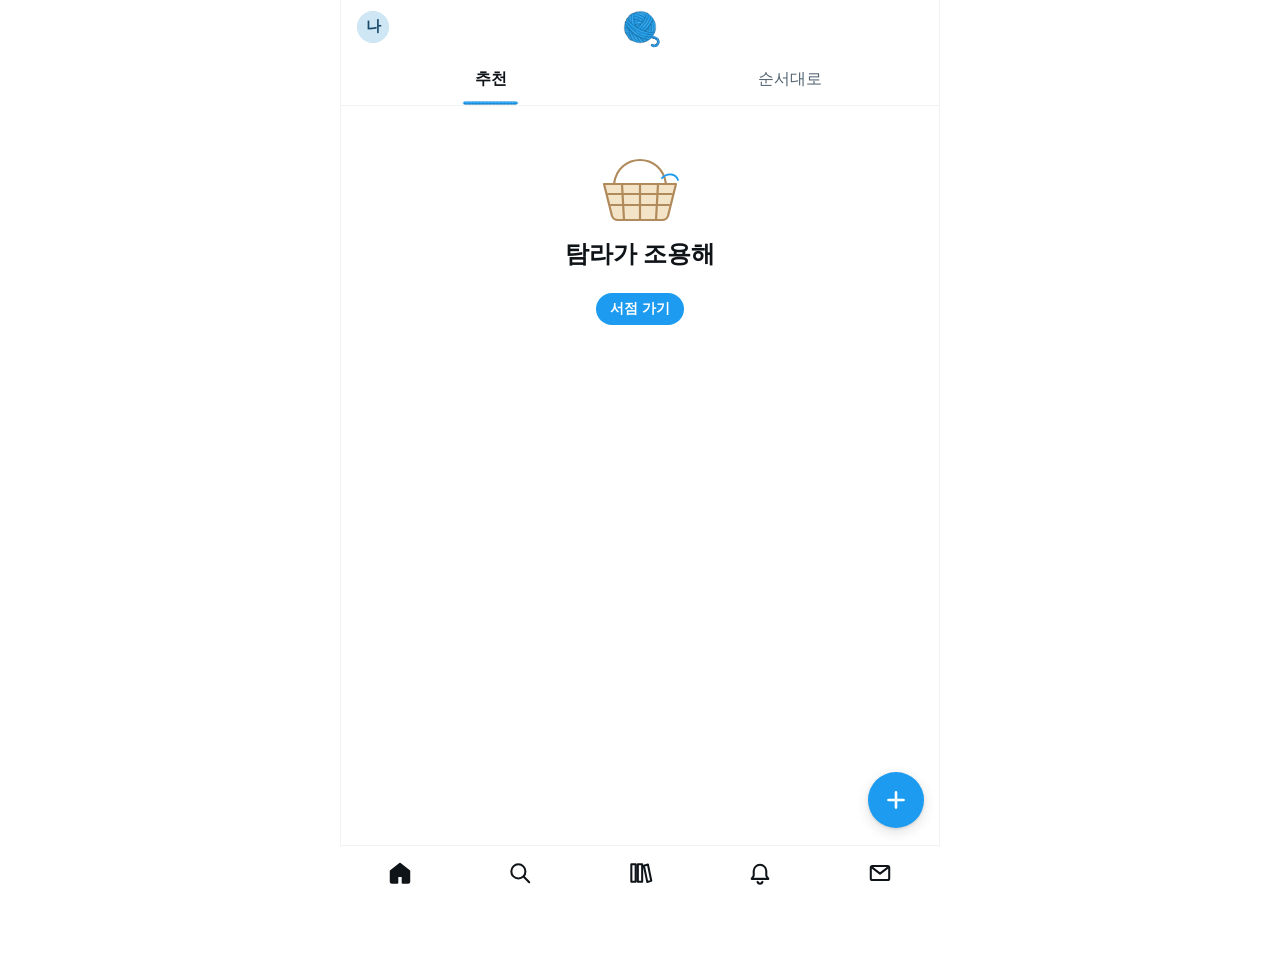
==== commit 8d1685d8: "당길 때 실 끝 공 빼고 풀린 끝으로 Co-Authored-By: Claude Opus 5.5 <noreply@anthropic.com> Claude-Session: https:/" ====
--- a/app/app.html
+++ b/app/app.html
@@ -52,7 +52,7 @@
 .pi.snap .bsp{animation:snap .26s var(--pop)}
 .pi.spin .bsp{animation:sp .42s linear infinite}
 .pi.cut .th{transition:stroke-dashoffset .26s var(--in);stroke-dashoffset:100}
-.pi.cut .bob{transition:opacity .26s;opacity:0}
+.pi .bob{display:none}
 .pi svg{width:30px;height:30px;overflow:visible}
 @keyframes snap{45%{transform:scale(1.24)}}
 @keyframes sp{to{transform:rotate(360deg)}}
@@ -629,7 +629,7 @@
 .lgt{position:absolute;left:0;top:0;width:34px;height:34px;overflow:visible;pointer-events:none}
 .lgt path,#pi .th{stroke:#238ed6}
 .lgt path{fill:none;stroke-width:1.6;stroke-linecap:round}
-.lgw.pulling .lgt{opacity:0}
+.lgw.pulling .lgt{opacity:0}.lgw.pulling img.logo{transform-origin:50% 50%}
 #pi .bb{fill:#279be5}
 
 
@@ -715,10 +715,10 @@
 .ln{-webkit-mask:none;mask:none;width:10px;background:var(--ythr) center 0/10px 8px repeat-y}
 :root[data-theme=dark] .ln{background-image:var(--ythrd)}
 @media(prefers-color-scheme:dark){:root:not([data-theme=light]) .ln{background-image:var(--ythrd)}}
-.rdth .ln{background:var(--ybg,var(--ythr)) center 0/10px 8px repeat-y}
-.rdth .ln::after{border-radius:0;background:var(--ybk) center 0/10px 8px repeat-y;transform:none;clip-path:inset(0 0 100% 0);transition:clip-path .75s var(--out)}
-.rdth .tw.rup .ln::after{clip-path:inset(100% 0 0 0)}
-.rdth .tw.rd .ln::after{clip-path:inset(0)}
+.rdth .ln{background:var(--ybg,var(--ythr)) center 0/10px 8px repeat-y;overflow:hidden}
+.rdth .ln::after{border-radius:0;background:var(--ybk) center var(--yph,0px)/10px 8px repeat-y;transform:none;clip-path:inset(0 0 calc(100% - var(--f,0px) + 21px) 0);transition:none}
+.rdth .tw.fr .ln::before{content:'';position:absolute;left:0;top:calc(var(--f,0px) - 22px);width:10px;height:22px;background:var(--ytp) calc(var(--fk,0)*-10px) 0/120px 22px no-repeat}
+.rdth .tw.rd .ln::after{clip-path:none}
 .rdth.still .ln::after{transition:none}
 .pi .th path,.lgt path{stroke-dasharray:none;fill:none}
 .pi.cut .th{opacity:0;transition:opacity .24s var(--in)}
@@ -729,7 +729,7 @@
 /* ---------- 원문: unread waits a shade lighter, a knot marks where she stopped ---------- */
 .rdth .tw .tx{transition:color .7s var(--out)}
 .rdth .tw:not(.rd) .tx{color:color-mix(in srgb,var(--ink) 62%,var(--bg))}
-.rdth .tw.stop .lc::before{content:'';position:absolute;left:50%;top:-12px;width:14px;height:14px;margin-left:-7px;background:var(--ykn) center/14px 14px no-repeat;z-index:2;animation:kn .55s var(--spr) both}
+.rdth .tw.stop .lc::before{content:'';position:absolute;left:50%;top:var(--ky,-12px);width:14px;height:14px;margin-left:-7px;background:var(--ykn) center/14px 14px no-repeat;z-index:2;animation:kn .55s var(--spr) both}
 @keyframes kn{from{transform:scale(.3) rotate(-50deg);opacity:0}}
 /* ---------- typing: three little yarn balls that bounce and squash ---------- */
 .typing i{width:9px;height:9px;opacity:.55;background:var(--mut) url("data:image/svg+xml,%3Csvg%20xmlns%3D%22http%3A%2F%2Fwww.w3.org%2F2000%2Fsvg%22%20viewBox%3D%220%200%2010%2010%22%3E%3Cg%20fill%3D%22none%22%20stroke-linecap%3D%22round%22%3E%3Cpath%20d%3D%22M1.5%204.1c2.2-.9%205.1-.6%207.1.9%22%20stroke%3D%22rgba%280%2C0%2C0%2C.3%29%22%20stroke-width%3D%22.9%22%2F%3E%3Cpath%20d%3D%22M1.3%206.4c2.4-.5%205.1.2%206.9%201.8%22%20stroke%3D%22rgba%280%2C0%2C0%2C.3%29%22%20stroke-width%3D%22.9%22%2F%3E%3Cpath%20d%3D%22M3.7%201.3c1.6%201.6%202.3%204.1%202%207%22%20stroke%3D%22rgba%280%2C0%2C0%2C.22%29%22%20stroke-width%3D%22.8%22%2F%3E%3Cpath%20d%3D%22M2.5%202.7c.8-.6%201.7-1%202.6-1.1%22%20stroke%3D%22rgba%28255%2C255%2C255%2C.6%29%22%20stroke-width%3D%22.8%22%2F%3E%3C%2Fg%3E%3C%2Fsvg%3E") center/100% 100% no-repeat;transform-origin:50% 100%}
@@ -764,7 +764,7 @@
 /* the ones reading along, sitting on the thread where they have got to */
 .rdth .lc .cob{position:absolute;left:50%;bottom:calc(6px + var(--k,0)*25px);width:22px;height:22px;margin-left:-11px;padding:0;border-radius:50%;overflow:hidden;box-shadow:0 0 0 2px var(--bg),0 1px 3px rgba(0,0,0,.16);z-index:3;animation:cobin .5s var(--spr) both}
 .rdth .lc .cob img,.rdth .lc .cob svg{width:100%;height:100%;display:block;object-fit:cover}
-.rdth .lc .cob.drop{filter:grayscale(1);opacity:.42}
+.rdth .lc .cob.drop{filter:grayscale(1) contrast(.72) brightness(1.08)}
 .rdth .lc .cob.tie{margin-left:3px}
 @keyframes cobin{from{transform:scale(0)}to{transform:scale(1)}}
 /* beads left where they said something */
@@ -784,7 +784,7 @@
 /* book page: who is reading it with her */
 .cor{display:flex;align-items:center;margin-top:10px;font-size:13px;color:var(--mut)}
 .cor .av{width:20px;height:20px;box-shadow:0 0 0 2px var(--bg);margin-right:-5px;animation:none;filter:none}
-.cor span:last-child{margin-left:12px}
+.tw.lkd .lkh .lka{width:16px;height:16px;border-radius:50%;overflow:hidden;display:block;flex:none;margin-left:2px}.tw.lkd .lkh .lka img,.tw.lkd .lkh .lka svg{width:100%;height:100%;display:block;object-fit:cover}.tw.lkd .lkh b{font-weight:600;font-variant-numeric:tabular-nums}
 @media (prefers-reduced-motion:reduce){.rdth .lc .cob,.rdth .lc .cop.pop,.rdth .lc .cop.pop .av{animation:none}}
 </style>
 </head>
@@ -844,7 +844,21 @@
 const K='chaektarae.v1',PAL=['#7aa6c2','#c98b6b','#8fae7e','#b48ac0','#d4a548','#6f8fb0'];
 const def=()=>({liked:{},marks:{},notes:{},seen:{},today:{d:'',n:0},books:[],stay:{},unf:{},rest:{},dm:{},dmu:{},xh:{},fdm:{},lib:{},bseen:{}});
 let S;try{S=Object.assign(def(),JSON.parse(localStorage.getItem(K)||'{}'))}catch(e){S=def()}
-const store=()=>{for(let t=0;t<12;t++){try{localStorage.setItem(K,JSON.stringify(S));return true}catch(e){/* full: let the oldest photos go first, never the words */const m=(S.mine||[]).find(p=>p.img);if(m){delete m.img;if(!S.imgCut){S.imgCut=1;setTimeout(()=>toast('저장 공간이 차서 오래된 사진부터 정리했어'),300)}continue}if(S.lp&&S.lp.length>20){S.lp.splice(0,10);continue}return false}}return false};
+/* the big things (book text made on the phone, its source cache) live in IndexedDB; localStorage keeps only the small record, so reading a long novel can never push her notes and messages off the edge */
+let IDBP=null,idbOK=false,bkReady=true,bkQ=Promise.resolve(),stWarn=0;
+const idb=()=>IDBP||(IDBP=new Promise((res,rej)=>{try{const r=indexedDB.open('tarae',1);r.onupgradeneeded=()=>r.result.createObjectStore('kv');r.onsuccess=()=>res(r.result);r.onerror=()=>rej(r.error);r.onblocked=()=>rej('blocked')}catch(e){rej(e)}}));
+const idbGet=k=>idb().then(d=>new Promise((res,rej)=>{const q=d.transaction('kv').objectStore('kv').get(k);q.onsuccess=()=>res(q.result);q.onerror=()=>rej(q.error)}));
+const idbPut=(k,v)=>idb().then(d=>new Promise((res,rej)=>{const t=d.transaction('kv','readwrite');t.objectStore('kv').put(v,k);t.oncomplete=()=>res(true);t.onerror=t.onabort=()=>rej(t.error)}));
+const slim=()=>{if(!idbOK&&!S._idb)return JSON.stringify(S);const mk=S.mk,ext=S.ext;S._idb=1;S.mk=undefined;S.ext=undefined;try{return JSON.stringify(S)}finally{S.mk=mk;S.ext=ext}};
+const bkFlush=()=>{const rec={bv:S.bv||0,mk:S.mk||{},ext:S.ext||{}};bkQ=bkQ.then(()=>idbPut('books',rec)).catch(()=>{});return bkQ};
+/* call after S.mk or S.ext changes */
+const bkTouch=()=>{S.bv=(S.bv||0)+1;if(idbOK)bkFlush()};
+async function bkBoot(retry){let rec;try{rec=await Promise.race([idbGet('books'),new Promise((_,rej)=>setTimeout(()=>rej('slow'),2500))])}catch(e){if(S._idb&&!S.mk){bkReady=false;if((retry|0)<8)setTimeout(()=>bkBoot((retry|0)+1).then(()=>{if(bkReady){rebuild();try{resetFeed(false,'mix')}catch(e){}}}),4000)}return}
+idbOK=true;bkReady=true;const has=!!(S.mk||S.ext);if(rec&&(!has||(rec.bv||0)>(S.bv||0))){S.mk=rec.mk||{};S.ext=rec.ext||{};S.bv=rec.bv||0}else if(has){await bkFlush();store()}
+try{if(navigator.storage&&navigator.storage.persist)navigator.storage.persist().catch(()=>{})}catch(e){}
+/* source caches left in localStorage by the old way move over too */
+try{const ks=[];for(let i=0;i<localStorage.length;i++){const k=localStorage.key(i);if(k&&k.startsWith(K+'.src.'))ks.push(k)}for(const k of ks){try{await idbPut('src.'+k.slice((K+'.src.').length),JSON.parse(localStorage.getItem(k)));localStorage.removeItem(k)}catch(e){}}}catch(e){}}
+const store=()=>{for(let t=0;t<12;t++){try{localStorage.setItem(K,slim());return true}catch(e){/* full: let the oldest photos go first, never the words */const m=(S.mine||[]).find(p=>p.img);if(m){delete m.img;if(!S.imgCut){S.imgCut=1;setTimeout(()=>toast('저장 공간이 차서 오래된 사진부터 정리했어'),300)}continue}if(S.lp&&S.lp.length>20){S.lp.splice(0,10);continue}break}}if(!stWarn){stWarn=1;setTimeout(()=>{try{toast('저장 공간이 꽉 찼어 · 지금부터는 기록이 안 남아')}catch(e){}},400)}return false};
 let svT=0;const save=()=>{clearTimeout(svT);svT=setTimeout(store,250)};
 const $=s=>document.querySelector(s);
 const esc=s=>String(s).replace(/[&<>"']/g,c=>({'&':'&amp;','<':'&lt;','>':'&gt;','"':'&quot;',"'":'&#39;'}[c]));
@@ -869,14 +883,14 @@
 let BK={},TW={},IDS=[];
 const NB={name:'',threads:[],lang:''};
 const rebuild=()=>{rebuild0();setTimeout(()=>{try{navNoti()}catch(e){}},0)};
-const rebuild0=()=>{BK={};TW={};IDS=[];UK={};for(const u of allUsers())UK[u.id]=u;
+const rebuild0=()=>{BK={};TW={};IDS=[];UK={};for(const u of allUsers())UK[u.id]=u;const hp={},HP=b=>{if(hp[b]==null){const B=BK[b];let m=0;if(B&&B.orig)for(let i=0;i<B.orig.length;i++)if(S.seen[b+'.r.'+i])m=i+1;hp[b]=m}return hp[b]};
 for(const b of allBooks()){BK[b.id]=b;b.threads=b.threads||[];const by=b.user?'me':(UK[b.by]?b.by:USERS[0].id);b._by=by;const pu=x=>x&&UK[x.by]?x.by:by;
 if(b.orig&&b.orig.length){b.read={title:'원문',tw:b.orig};b.orig.forEach((x,i)=>{TW[b.id+'.r.'+i]={b:b.id,t:'r',i,x,n:b.orig.length,u:by}})}
 (b.hooks||[]).forEach((hk,j)=>{TW[b.id+'.h.'+j]={b:b.id,t:'h',i:j,x:hk.x,n:1,hk,u:pu(hk)}});
 (S.xh[b.id]||[]).forEach((hk,j)=>{if(b.orig&&b.orig[hk.at]!=null)TW[b.id+'.g.'+j]={b:b.id,t:'h',i:j,x:hk.x,n:1,hk,u:pu(hk),ts:hk.ts}});
 (b.zzal||[]).forEach((zz,j)=>{TW[b.id+'.z.'+j]={b:b.id,t:'z',i:j,x:zz.c||'',n:1,zz,u:pu(zz)}});
 b.threads.forEach((th,t)=>{const u=pu(th);th.tw.forEach((x,i)=>{const id=b.id+'.'+t+'.'+i;TW[id]={b:b.id,t,i,x,n:th.tw.length,u};IDS.push(id)})})}
-for(const p of PST.concat(S.gp||[])){if(!p||!UK[p.u])continue;const id='l.'+p.id;TW[id]={b:'',t:'l',i:0,x:p.x,n:1,u:p.u,ts:+p.ts};if(p.co)TW[id].co=1;if(typeof p.q==='string'&&p.q)TW[id].q='l.'+p.q;if(p.co&&p.qb&&BK[p.b]&&BK[p.b].orig&&BK[p.b].orig[p.at]!=null)TW[id].q=p.b+'.r.'+p.at;if(typeof p.r==='string'&&p.r)TW[id].r='l.'+p.r;if(typeof p.sell==='string'&&/^[a-z0-9_-]+$/.test(p.sell))TW[id].sell=p.sell;if(typeof p.b==='string'&&p.at>=0){TW[id].gb=p.b;TW[id].gat=+p.at;S.ul=S.ul||{};if(!S.ul[id]&&(S.seen[p.b+'.r.'+p.at]||(S.fin&&S.fin[p.b])))S.ul[id]=Date.now();if(S.ul[id]&&!p.co)TW[id].ts=Math.max(+p.ts,S.ul[id])}IDS.push(id)}
+for(const p of PST.concat(S.gp||[])){if(!p||!UK[p.u])continue;const id='l.'+p.id;TW[id]={b:'',t:'l',i:0,x:p.x,n:1,u:p.u,ts:+p.ts};if(p.co)TW[id].co=1;if(typeof p.q==='string'&&p.q)TW[id].q='l.'+p.q;if(p.co&&p.qb&&BK[p.b]&&BK[p.b].orig&&BK[p.b].orig[p.at]!=null)TW[id].q=p.b+'.r.'+p.at;if(typeof p.r==='string'&&p.r)TW[id].r='l.'+p.r;if(typeof p.sell==='string'&&/^[a-z0-9_-]+$/.test(p.sell))TW[id].sell=p.sell;if(typeof p.b==='string'&&p.at>=0){TW[id].gb=p.b;TW[id].gat=+p.at;S.ul=S.ul||{};if(!S.ul[id]&&(HP(p.b)>+p.at||(S.fin&&S.fin[p.b])))S.ul[id]=Date.now();if(S.ul[id]&&!p.co)TW[id].ts=Math.max(+p.ts,S.ul[id])}IDS.push(id)}
 for(const c of CAT){if(!Array.isArray(c.sell))continue;c.sell.forEach((s,j)=>{const k=c.id+'.'+j,ts=S.sl&&S.sl[k];if(!ts||!s||!UK[s.u]||typeof s.x!=='string')return;const id='l.s.'+k;TW[id]={b:'',t:'l',i:0,x:s.x,n:1,u:s.u,ts,sell:c.id};IDS.push(id)})}
 for(const p of(S.lp||[])){if(!UK[p.u])continue;const id='l.'+p.id;TW[id]={b:'',t:'l',i:0,x:p.x,n:1,u:p.u,ts:+p.ts,sell:p.sell};if(p.q)TW[id].q=p.q;IDS.push(id)}
 for(const p of(S.mine||[])){const id='l.'+p.id;TW[id]={b:'',t:'l',i:0,x:p.x,n:1,u:'me',ts:+p.ts,ru:p.ru,bk:p.bk,mt:p.mt};if(p.q)TW[id].q=p.q;if(typeof p.sell==='string'&&/^[a-z0-9_-]+$/.test(p.sell))TW[id].sell=p.sell;if(typeof p.img==='string'&&/^data:image\/jpeg;base64,[A-Za-z0-9+/=]+$/.test(p.img))TW[id].img=p.img;IDS.push(id)}
@@ -959,11 +973,33 @@
 return `<svg class="ycal" viewBox="0 0 ${7*C} ${C}">${g}</svg><div class="ycd">${'월화수목금토일'.split('').map(x=>`<span>${x}</span>`).join('')}</div>`}
 function applyThc(){document.documentElement.style.setProperty('--yarn',S.thc||'var(--acc)')}applyThc();
 const KNOT='<svg class="tk" viewBox="0 0 24 44" aria-hidden="true"><path class="tkl" pathLength="1" d="M12 0C12 8 11 14 12 25"/><g class="tkb"><path d="M12 27c-2.2-3.4-7-3.8-7-.8 0 2.4 3.8 1.9 7 .8zM12 27c2.2-3.4 7-3.8 7-.8 0 2.4-3.8 1.9-7 .8z"/><path d="M12 27.4c-1 2.6-2.6 6-4.4 8.4M12 27.4c1 2.6 2.4 6 4.2 8.6"/><circle cx="12" cy="27.2" r="1.6"/></g></svg>';
-/* the read thread grows out of the part already coloured, one stitch after another, never all at once */
-let rdNext=0,rdQ=[],rdY=scrollY,rdUp=false;addEventListener('scroll',()=>{const y=scrollY;if(Math.abs(y-rdY)>4){rdUp=y<rdY;rdY=y}},{passive:true});
-const rdMark=id=>{if(cur!=='thread')return;const e=document.querySelector(`#v-thread .rdth .tw[data-id="${id}"]`);if(!e||e.classList.contains('rd')||rdQ.includes(e))return;rdQ.push(e);if(rdQ.length===1)requestAnimationFrame(rdFlush)};
-function rdFlush(){const up=rdUp,L=rdQ.splice(0).sort((a,b)=>{const x=+a.dataset.id.split('.')[2],y=+b.dataset.id.split('.')[2];return up?y-x:x-y});const now=performance.now();
-for(const e of L){rdNext=Math.max(now,rdNext)+120;setTimeout(()=>{if(!e.isConnected)return;const pv=e.previousElementSibling,nx=e.nextElementSibling,pr=pv&&pv.classList.contains('rd'),nr=nx&&nx.classList.contains('rd');const ub=!!(nr&&(!pr||up));e.style.setProperty('--org',ub?'bottom':'top');if(ub!==e.classList.contains('rup')){e.classList.toggle('rup',ub);void e.offsetWidth}e.classList.add('rd');stopKnot();const tn=performance.now();if(tn-(rdMark.t||0)>220){rdMark.t=tn;buz(2);SND.read()}},rdNext-now-120)}}
+/* the read yarn follows her eyes: its front chases a reading line 40% down the screen, twisting while it grows, and never jumps */
+const YTIP=22,YTN=12,YTP={},YF={c:null,R:[],P:{}},YR={},RL=new Set(),yfRM=matchMedia('(prefers-reduced-motion:reduce)');
+const rdMark=id=>{if(cur!=='thread')return;const e=document.querySelector(`#v-thread .rdth .tw[data-id="${id}"]`);if(!e||e.classList.contains('rd'))return;e.classList.remove('fr','stop');e.classList.add('rd');const l=e.querySelector('.lc>.ln');if(l){l.style.removeProperty('--f');l.style.removeProperty('--fk')}delete YF.P[id]};
+function rdLine(top){const vh=innerHeight;return vh*.4-top+Math.max(0,vh*.6-Math.max(0,document.documentElement.scrollHeight-vh-scrollY))}
+function yfMeas(){const c=YF.c;YF.dirty=0;if(!c||!c.isConnected){YF.c=null;YF.R=[];return}const top=c.getBoundingClientRect().top;let hs=0;YF.R=[...c.children].filter(e=>e.matches('.tw[data-id]')).map(e=>{const l=e.querySelector('.lc>.ln'),r=e.getBoundingClientRect(),q=l&&l.getBoundingClientRect();hs+=r.height;return{e,l,id:e.dataset.id,k:+e.dataset.id.split('.')[2],s:(q?q.top:r.bottom-6)-top,h:q?q.height:0,b:r.bottom-top,ot:l?l.offsetTop:0}});const n=YF.R.length,ah=n?hs/n:240;YF.k0=n?YF.R[0].k:0;YF.vm=Math.max(70,Math.min(150,ah/2.4));YF.cr=Math.max(8,ah/16)}
+function yfPaint(r,f){if(!r.l)return;if(f>0){YF.P[r.id]=f;r.e.classList.add('fr');r.l.style.setProperty('--f',f.toFixed(2)+'px');r.l.style.setProperty('--fk',Math.round((((f-YTIP-YF.ph)%4)+4)%4/4*YTN)%YTN);r.l.style.setProperty('--yph',YF.ph.toFixed(2)+'px')}else{delete YF.P[r.id];r.e.classList.remove('fr');r.l.style.removeProperty('--f')}}
+function yfInit(b,F,keep){const c=document.querySelector('#v-thread .rdth');if(!c)return;if(!keep||YF.b!==b.id){YF.b=b.id;YF.k=F;YF.f=0;YF.P={};YF.lag=-1;YF.ph=0;YF.v=0}YF.c=c;YF.t=0;YF.hold=performance.now()+260;yfMeas();for(const r of YF.R)if(YF.P[r.id]&&!S.seen[r.id])yfPaint(r,YF.P[r.id]);if(yfRO){yfRO.disconnect();yfRO.observe(c)}clearTimeout(YF.kt);YF.mv=1;yfKick()}
+function yfKick(){if(!YF.raf&&YF.c)YF.raf=requestAnimationFrame(yfStep)}
+function yfRub(v){if(S.mute||v<24){if(YR.s&&AC)YR.g.gain.setTargetAtTime(0,AC.currentTime,.05);return}const c=ac();if(!c||!NZ)return;if(!YR.s){const s=c.createBufferSource();s.buffer=NZ;s.loop=true;const f=c.createBiquadFilter();f.type='bandpass';f.Q.value=1.8;const g=c.createGain();g.gain.value=0;s.connect(f);f.connect(g);g.connect(MS);s.start(0,Math.random()*.5);YR.s=s;YR.f=f;YR.g=g}const t=c.currentTime;YR.f.frequency.setTargetAtTime(620+v*2.2,t,.05);YR.g.gain.setTargetAtTime(Math.min(.016,v*.00013),t,.06)}
+function yfRest(){YF.t=0;YF.v=0;if(YR.s){const s=YR.s;try{YR.g.gain.setTargetAtTime(0,AC.currentTime,.05)}catch(e){}YR.s=null;setTimeout(()=>{try{s.stop()}catch(e){}},400)}if(YF.mv){YF.mv=0;clearTimeout(YF.kt);YF.kt=setTimeout(stopKnot,420)}}
+function yfStep(t){YF.raf=0;const c=YF.c;if(!c||!c.isConnected||cur!=='thread'){if(c&&!c.isConnected)YF.c=null;yfRest();return}if(YF.dirty)yfMeas();if(t<YF.hold){yfKick();return}
+const R=YF.R,dt=Math.max(.004,Math.min(.05,YF.t?(t-YF.t)/1000:.016)),line=rdLine(c.getBoundingClientRect().top);YF.t=t;let r=R[YF.k-YF.k0];
+while(r&&S.seen[r.id]){rdMark(r.id);YF.k++;YF.f=0;r=R[YF.k-YF.k0]}
+if(r&&line<r.s+YF.f){let j=null;for(let i=YF.k-YF.k0-1;i>=0&&R[i].b>line;i--)j=R[i];if(j&&!S.seen[j.id]){if(YF.f<4)yfPaint(r,0);YF.k=j.k;YF.f=YF.P[j.id]||0;YF.lag=-1;r=j}}
+if(!r){yfRest();return}
+let y=r.s+YF.f;if(YF.lag<0){YF.lag=Math.max(0,line-y);YF.lm=line}if(line>YF.lm){YF.lag=Math.max(0,YF.lag-(line-YF.lm));YF.lm=line}
+if(YF.lag>0&&line-YF.lag>=y-1)YF.lag=Math.max(0,YF.lag-YF.cr*dt);
+const gap=line-YF.lag-y;let dy=0;
+if(gap>.05){dy=Math.min(gap,Math.min(YF.vm,12+gap*4)*dt);let ny=y+dy;if(!YF.mv){YF.mv=1;clearTimeout(YF.kt);c.querySelectorAll('.tw.stop').forEach(e=>e.classList.remove('stop'))}
+while(r){if(ny<(r.l?r.s+r.h+YTIP:r.s)){YF.f=ny-r.s;break}rdMark(r.id);markRead(r.id);buz(3);SND.read();YF.k++;r=R[YF.k-YF.k0];YF.f=r?Math.max(ny-r.s,YF.P[r.id]||-99):0;if(r&&S.seen[r.id]){YF.f=0;break}}}
+YF.v+=(dy/dt-YF.v)*Math.min(1,dt*9);if(dy>0&&!yfRM.matches)YF.ph=(YF.ph+(5+YF.v*.11)*dt)%8;
+if(dy>0){const i0=YF.k-YF.k0,ph=YF.ph.toFixed(2)+'px',vt=line-innerHeight;if(r&&!S.seen[r.id])yfPaint(r,YF.f);for(let i=Math.min(i0,R.length)-1;i>=0&&R[i].b+30>vt;i--)if(R[i].l&&R[i].e.classList.contains('rd'))R[i].l.style.setProperty('--yph',ph)}
+yfRub(YF.v);if(dy>0||YF.v>2||(YF.lag>0&&gap>=-1))yfKick();else yfRest()}
+const yfRO=window.ResizeObserver?new ResizeObserver(()=>{YF.dirty=1;yfKick()}):null;
+/* original chunks out in the feed count the same way, once the reading line is past their bottom, with nothing to animate */
+let rlRaf=0;function rlChk(){rlRaf=0;for(const el of RL){if(!el.isConnected||S.seen[el.dataset.id]){RL.delete(el);continue}const r=el.getBoundingClientRect();if(r.height&&r.bottom<=rdLine(0)){RL.delete(el);markRead(el.dataset.id)}}}
+addEventListener('scroll',()=>{yfKick();if(RL.size&&!rlRaf)rlRaf=requestAnimationFrame(rlChk)},{passive:true});addEventListener('resize',()=>{YF.dirty=1;yfKick()});
 const LOCK='<svg class="lki" viewBox="0 0 24 24" fill="none" stroke="currentColor" stroke-width="2" stroke-linecap="round"><rect x="5" y="11" width="14" height="10" rx="2"/><path d="M8 11V8a4 4 0 0 1 8 0v3"/></svg>';
 const BADGE='<svg class="bd" viewBox="0 0 24 24" aria-label="책"><circle cx="12" cy="12" r="10" fill="currentColor"/><path d="M12 8.6c-1.3-1-3-1.3-5-1v7.8c2-.3 3.7 0 5 1 1.3-1 3-1.3 5-1V7.6c-2-.3-3.7 0-5 1zm0 0v7.8" fill="none" stroke="#fff" stroke-width="1.4" stroke-linejoin="round"/></svg>';
 const laurel=()=>{let s='';for(let k=0;k<6;k++){const deg=108+k*27,a=deg*Math.PI/180,r=10.6+(k%2?1.6:-1.4),x=20+r*Math.cos(a),y=21+r*Math.sin(a),rot=deg+90+(k%2?-28:28);s+=`<ellipse cx="${x.toFixed(2)}" cy="${y.toFixed(2)}" rx="3.1" ry="1.35" transform="rotate(${rot.toFixed(1)} ${x.toFixed(2)} ${y.toFixed(2)})"/><ellipse cx="${(40-x).toFixed(2)}" cy="${y.toFixed(2)}" rx="3.1" ry="1.35" transform="rotate(${(180-rot).toFixed(1)} ${(40-x).toFixed(2)} ${y.toFixed(2)})"/>`}return s};
@@ -1004,13 +1040,13 @@
 const dw=new Map();
 function markRead(id){const w=TW[id];if(!w||S.seen[id])return;S.seen[id]=1;if(w.t==='r'){const un=[];for(const k in TW){const g=TW[k];if(g.gb===w.b&&g.gat<=w.i&&!(S.ul&&S.ul[k])){S.ul=S.ul||{};if(g.co){S.ul[k]=Date.now();un.push(k);if(g.gat===w.i)coPop(k);continue}const r=Math.random();S.ul[k]=Date.now()+(r<.3?0:r<.7?(3+rnd(25))*6e4:(30+rnd(150))*6e4);g.ts=S.ul[k];if(r<.3)un.push(k)}}if(un.length)newArrivals(un,true)}if(w.t==='r')rdMark(id);const d=dstr();if(S.today.d!==d)S.today={d,n:0};S.today.n++;S.days=S.days||{};S.days[d]=S.today.n;lgGrow();
 if(w.t==='r'){S.lastRead=S.lastRead||{};S.lastRead[w.b]=Date.now();if(cur==='thread')RS.add(w.b);const b=BK[w.b];if(b)sideOn(b,w.i);if(b&&b.more)setTimeout(()=>wantMore(b),50);if(cur==='thread'&&arg&&String(arg.id).startsWith(b.id+'.r.')){if(w.i<thStart)thStart=w.i;for(let j=Math.max(0,thStart);j<w.i;j++){S.seen[b.id+'.r.'+j]=1;rdMark(b.id+'.r.'+j)}}S.fin=S.fin||{};if(!S.fin[b.id]&&fin(b)){S.fin[b.id]=1;if(b._by!=='me'&&!S.fdm[b.id]){S.fdm[b.id]=1;setTimeout(()=>askDM(b._by,`수아가 방금 네가 올린 『${b.name}』 원문을 끝까지 다 읽었음. 네가 먼저 쪽지를 보냄. 이제 결말 얘기를 해도 됨.`),4000)}if(b._by!=='me'&&Math.random()<.7){const en=b.lang==='en',L=(en?['grimm_victim','basement_reader','lights_on_reader','read_first']:['kongddeok_','tissue_box','eat_then_read','two_stars','deep_night','mytaste_only','just_reading']).filter(x=>x!==b._by&&UK[x]);if(L.length){S.plan=S.plan||{};S.plan['c.'+b.id]={u:L[rnd(L.length)],at:Date.now()+(20+rnd(340))*6e4}}}const lk=b.threads.some(th=>th.lock);setTimeout(()=>{SND.knot();toast(lk?'매듭 지었어 · 다 읽은 사람만 보는 타래 열림':'『'+b.name+'』 매듭 지었어');knotNow=b.id;if(cur==='thread'&&arg&&String(arg.id).startsWith(b.id+'.r.')){const y=scrollY;rThread({id:arg.id,keep:true});scrollTo(0,y);const nx=$('#v-thread .nx');if(nx)nx.classList.add('beckon')}},400)}}save()}
-const io=new IntersectionObserver(es=>{for(const e of es){const el=e.target;if(e.isIntersecting){if(!dw.has(el))dw.set(el,setTimeout(()=>{dw.delete(el);io.unobserve(el);markRead(el.dataset.id)},650))}else if(dw.has(el)){clearTimeout(dw.get(el));dw.delete(el)}}},{threshold:.6});
+const io=new IntersectionObserver(es=>{for(const e of es){const el=e.target;if(e.isIntersecting){if(!dw.has(el))dw.set(el,setTimeout(()=>{dw.delete(el);io.unobserve(el);const w=TW[el.dataset.id];if(w&&w.t==='r'){RL.add(el);rlChk()}else markRead(el.dataset.id)},650))}else if(dw.has(el)){clearTimeout(dw.get(el));dw.delete(el)}}},{threshold:.6});
 const dio=new IntersectionObserver(es=>{const now=performance.now();for(const e of es){const el=e.target;if(e.isIntersecting)el._t0=now;else if(el._t0){if(now-el._t0>3500&&TW[el.dataset.id]){const k=tkey(el.dataset.id);S.stay[k]=(S.stay[k]||0)+1;save()}el._t0=0}}},{threshold:.6});
-const watch=el=>el.querySelectorAll('.tw[data-id]').forEach(n=>{dio.observe(n);if(!S.seen[n.dataset.id])io.observe(n)});
+const watch=el=>el.querySelectorAll('.tw[data-id]').forEach(n=>{dio.observe(n);const w=TW[n.dataset.id];if(!S.seen[n.dataset.id]&&!(w&&w.t==='r'&&n.closest('.rdth')))io.observe(n)});
 let tT=0;const toast=m=>{const t=$('#toast');t.textContent=m;t.classList.remove('on');void t.offsetWidth;t.classList.add('on');clearTimeout(tT);tT=setTimeout(()=>t.classList.remove('on'),1600)};
 
 /* ---------- feed (one per tab, each keeps its own place) ---------- */
-let FRESH=[],mixEnd=false,lastB='';
+let FRESH=[],mixEnd=false,lastB='',lastIds=[],booted=false;
 let mode='mix',shown=new Set(),recent=[],oList=[],oPos=0,done=false,AFF=null,hg=null,bg=null;
 const FS={mix:{el:$('#f-mix'),y:0},order:{el:$('#f-order'),y:0}};
 const fd=()=>FS[mode].el;
@@ -1050,7 +1086,7 @@
 const inQ=new Set(ids.map(id=>TW[id].q).filter(Boolean));ids=ids.filter((id,i)=>!(inQ.has(id)&&ids.slice(Math.max(0,i-3),i).some(x=>TW[x].q===id)));for(let i=1;i<ids.length;i++)if(TW[ids[i]].q===ids[i-1]&&i+1<ids.length){const t=ids[i];ids[i]=ids[i+1];ids[i+1]=t}lastIds=ids.slice(-5);return ids.map(id=>TW[id].t==='h'?hookC(id):single(id)).join('')};
 function newPill(ids){const p=$('#newp');const us=[...new Set(ids.map(id=>TW[id]&&TW[id].u).filter(Boolean))].slice(0,3).map(usr);p.innerHTML=`<svg class="npa" viewBox="0 0 24 24" aria-hidden="true"><path d="M12 19V5.5M6 11l6-6 6 6"/></svg><span class="nps">${us.map(u=>`<span class="av">${avatar(u)}</span>`).join('')}</span>새 트윗`;p.hidden=false;p.classList.remove('on');void p.offsetWidth;p.classList.add('on');SND.tick()}
 function newArrivals(ids,quiet){FRESH.push(...ids);const el=FS.mix.el;if(quiet||!el.children.length)return;const h=freshC();if(!h)return;const nx=el.querySelector(':scope>.nxc');if(nx)nx.insertAdjacentHTML('afterend',h);else el.insertAdjacentHTML('afterbegin',h);const set=new Set(ids);[...el.querySelectorAll(':scope>article')].filter(a=>{const r=a.querySelector('.tw[data-id]');return r&&set.has(r.dataset.id)}).forEach((c,k)=>{c.classList.add('in');c.style.setProperty('--d',k*60+'ms')});watch(el);if(cur==='home'&&mode==='mix'&&scrollY>300)newPill(ids);saveSoon()}
-function more(){if(cur!=='home'||hg)return false;const h=batch(mode);if(!h)return false;fd().insertAdjacentHTML('beforeend',h);watch(fd());return true}
+function more(){if(cur!=='home'||hg||!booted)return false;const h=batch(mode);if(!h)return false;fd().insertAdjacentHTML('beforeend',h);watch(fd());return true}
 function fill(){requestAnimationFrame(()=>{const r=$('#sent').getBoundingClientRect();if(cur==='home'&&!hg&&r.top<innerHeight+600&&!(mode==='order'&&done)){if(more())fill()}})}
 new IntersectionObserver(es=>{if(es[0].isIntersecting){more();fill()}},{rootMargin:'0px 0px 800px 0px'}).observe($('#sent'));
 
@@ -1073,9 +1109,10 @@
 function hexRGB(h){h=String(h||'').trim();if(h[0]!=='#')return[136,136,136];if(h.length===4)h='#'+h[1]+h[1]+h[2]+h[2]+h[3]+h[3];const n=parseInt(h.slice(1,7),16);return[n>>16&255,n>>8&255,n&255]}
 function mixC(a,b,t){const A=hexRGB(a),B=hexRGB(b);return'#'+A.map((x,i)=>Math.round(x+(B[i]-x)*t).toString(16).padStart(2,'0')).join('')}
 /* pts run from the loose end inward, so the twist travels with the yarn as it is drawn out */
-function plies(pts,T,P,ph){const out={c:'',b:'',f:'',h:''},a=T*.2,hs=T*.13,f2=v=>v.toFixed(2);let s=ph||0,k0=null,cb='',cf='',ch='';out.c='M'+pts.map(q=>f2(q[0])+' '+f2(q[1])).join('L');
+function plies(pts,T,P,ph,fr){const out={c:'',b:'',f:'',h:''},a=T*.2,hs=T*.13,f2=v=>v.toFixed(2);let s=ph||0,d0=0,phi=2*Math.PI*s/P,k0=null,cb='',cf='',ch='';
+if(fr){const C=[];let dd=0;for(let i=0;i<pts.length;i++){if(i)dd+=Math.hypot(pts[i][0]-pts[i-1][0],pts[i][1]-pts[i-1][1]);if(dd>=fr*.6)C.push(pts[i])}out.c='M'+(C.length>1?C:pts.slice(-2)).map(q=>f2(q[0])+' '+f2(q[1])).join('L')}else out.c='M'+pts.map(q=>f2(q[0])+' '+f2(q[1])).join('L');
 for(let i=0;i<pts.length;i++){const p=pts[i],q=pts[Math.min(pts.length-1,i+1)],r=pts[Math.max(0,i-1)];let tx=q[0]-r[0],ty=q[1]-r[1];const tl=Math.hypot(tx,ty)||1;tx/=tl;ty/=tl;let nx=-ty,ny=tx;
-if(i)s+=Math.hypot(p[0]-pts[i-1][0],p[1]-pts[i-1][1]);const phi=2*Math.PI*s/P,off=a*Math.sin(phi),k=Math.floor(phi/Math.PI),A=[p[0]+nx*off,p[1]+ny*off],B=[p[0]-nx*off,p[1]-ny*off],F=k%2===0?A:B,Bk=k%2===0?B:A;
+let u=0;if(i){const ds=Math.hypot(p[0]-pts[i-1][0],p[1]-pts[i-1][1]);d0+=ds;u=fr?Math.max(0,1-d0/fr):0;phi+=2*Math.PI*ds/(P*(1+1.8*u*u))}else u=fr?1:0;const w=u*u,off=a*(1+2.4*w)*((1-w)*Math.sin(phi)+w),k=Math.floor(phi/Math.PI),A=[p[0]+nx*off,p[1]+ny*off],B=[p[0]-nx*off,p[1]-ny*off],F=k%2===0?A:B,Bk=k%2===0?B:A;
 if(nx+ny>0){nx=-nx;ny=-ny}const H=[F[0]+nx*hs,F[1]+ny*hs],pf=f2(F[0])+' '+f2(F[1]),pb=f2(Bk[0])+' '+f2(Bk[1]),phh=f2(H[0])+' '+f2(H[1]);
 if(k!==k0){if(k0!==null){const m=f2(p[0])+' '+f2(p[1]);out.b+=cb+'L'+m;out.f+=cf+'L'+m;out.h+=ch}cb='M'+pb;cf='M'+pf;ch='M'+phh;k0=k}else{cb+='L'+pb;cf+='L'+pf;ch+='L'+phh}}
 out.b+=cb;out.f+=cf;out.h+=ch;return out}
@@ -1087,13 +1124,20 @@
 document.documentElement.style.setProperty('--ythr',yarnTile('#c9d3d8',1));document.documentElement.style.setProperty('--ythrd',yarnTile('#3c4146',1));
 /* a small overhand knot in the book's own yarn: it marks where she stopped */
 const KNT={};function knotImg(c){if(KNT[c])return KNT[c];const[dk,bs,hl]=yShade(c);return KNT[c]='url("data:image/svg+xml,'+encodeURIComponent(`<svg xmlns="http://www.w3.org/2000/svg" viewBox="0 0 14 14"><path d="M7 11v3" stroke="${dk}" stroke-width="2.4"/><path d="M7 11v3" stroke="${bs}" stroke-width="1.4"/><path d="M7 1.6c2.6 0 4.5 2.2 4.5 4.9S9.6 11.6 7 11.6 2.5 9.2 2.5 6.5 4.4 1.6 7 1.6z" fill="${bs}" stroke="${dk}" stroke-width=".8"/><path d="M4.1 3.4c2 .4 4.6 2.4 6.6 5.6M2.9 5.9c2 .3 4.4 2 6 4.9M3.3 8.6c1.4.3 2.8 1.2 3.9 2.6" fill="none" stroke="${dk}" stroke-width=".85" stroke-linecap="round" opacity=".8"/><path d="M4.9 2.6c.8-.5 1.6-.7 2.5-.6" fill="none" stroke="${hl}" stroke-width=".9" stroke-linecap="round"/></svg>`)+'")'}
+/* the growing end of the read yarn: over the last stretch the twist runs slack, the core stops short and the two plies part at the tip; one frame per step of the twist */
+function tipImg(c){if(YTP[c])return YTP[c];const T=3,L=YTIP-2,hs=T*.13,f2=v=>v.toFixed(2);let g='';
+for(let n=0;n<YTN;n++){let phi=2*Math.PI*(4*n/YTN-.5)/8,k0=null,b='',f='',h='',cb='',cf='',ch='';
+for(let i=-4;i<=L*8;i++){const y=i/8,t=Math.max(0,y)/L,P=8+12*t*t,a=T*(.2+.14*Math.pow(t,2.5));if(i>-4)phi+=Math.PI/4/P;const o=Math.abs(a*Math.sin(phi)),k=Math.floor(phi/Math.PI),Y=' '+f2(y),pf=f2(5-o)+Y,pb=f2(5+o)+Y,ph=f2(5-o-hs)+Y,eb=y>L-2.4;
+if(k!==k0){if(k0!==null){const m='L5'+Y;if(!eb)b+=cb+m;f+=cf+m;h+=ch}cb='M'+pb;cf='M'+pf;ch='M'+ph;k0=k}else{if(!eb)cb+='L'+pb;cf+='L'+pf;ch+='L'+ph}}
+g+=`<g transform="translate(${n*10})">${yarnPaths({c:`M5 -2V${L-6}`,b:b+cb,f:f+cf,h:h+ch},c,T)}</g>`}
+return YTP[c]='url("data:image/svg+xml,'+encodeURIComponent(`<svg xmlns="http://www.w3.org/2000/svg" width="${YTN*10}" height="${YTIP}" viewBox="0 0 ${YTN*10} ${YTIP}"><g fill="none" stroke-linecap="round" stroke-linejoin="round">${g}</g></svg>`)+'")'}
 function isDark(){const t=document.documentElement.dataset.theme;return t==='dark'||(t!=='light'&&matchMedia('(prefers-color-scheme: dark)').matches)}
 function ycol(c){if(!isDark())return c;const[r,g,b]=hexRGB(c),L=(.2126*r+.7152*g+.0722*b)/255,t=Math.max(0,Math.min(.38,(.5-L)*.9));return t>0?mixC(c,'#ffffff',t):c}
 /* the end of a finished book: the strand runs down into a wound knot with a short loose end */
 function knotEnd(c){const[dk,bs,hl]=yShade(c);return`<svg class="tk" viewBox="0 0 24 44" aria-hidden="true"><g class="tkl" fill="none" stroke-linecap="round" stroke-linejoin="round">${yarnPaths(plies(cubicPts([[12,0],[12,8],[11,14],[12,23]],.4),2.6,6),c,2.6)}</g><g class="tkb"><path d="M12 32c.4 2.4-.4 4.4-1.6 6.2" style="fill:none;stroke:${dk};stroke-width:2.4;stroke-linecap:round"/><path d="M12 32c.4 2.4-.4 4.4-1.6 6.2" style="fill:none;stroke:${bs};stroke-width:1.4;stroke-linecap:round"/><circle cx="12" cy="27.5" r="4.6" style="fill:${bs};stroke:${dk};stroke-width:.9"/><path d="M8.5 25.3c2.5.5 5.1 2.5 6.8 5.3M7.8 28.2c1.9.4 3.7 1.6 4.9 3.4" style="fill:none;stroke:${dk};stroke-width:.9;stroke-linecap:round;opacity:.8"/><path d="M9.7 24.3c.9-.6 1.9-.8 2.9-.7" style="fill:none;stroke:${hl};stroke-width:.9;stroke-linecap:round"/></g></svg>`}
-const yarnOn=(el,c)=>{if(!el)return;c=ycol(c);el.style.setProperty('--ybk',yarnTile(c,1));el.style.setProperty('--ybg',yarnTile(c,.3));el.style.setProperty('--ykn',knotImg(c))};
-/* the knot sits where the read yarn ends and the faint yarn ahead begins */
-function stopKnot(){const c=document.querySelector('#v-thread .rdth');if(!c)return;const R=[...c.querySelectorAll('.tw[data-id]')].filter(e=>e.querySelector('.lc'));const u=R.findIndex(e=>!e.classList.contains('rd'));R.forEach((e,i)=>e.classList.toggle('stop',i===u&&u>0))}
+const yarnOn=(el,c)=>{if(!el)return;c=ycol(c);el.style.setProperty('--ybk',yarnTile(c,1));el.style.setProperty('--ybg',yarnTile(c,.3));el.style.setProperty('--ykn',knotImg(c));el.style.setProperty('--ytp',tipImg(c))};
+/* the knot sits on the front of the read yarn, where she stopped; it is untied while the yarn is moving */
+function stopKnot(){const c=document.querySelector('#v-thread .rdth');if(!c)return;c.querySelectorAll('.tw.stop').forEach(e=>e.classList.remove('stop'));if(YF.c!==c||YF.mv)return;const i=YF.k-YF.k0,r=YF.R[i],p=YF.R[i-1];if(!r||S.seen[r.id])return;if(r.l&&YF.f>0){r.e.style.setProperty('--ky',(r.ot+Math.max(8,Math.min(YF.f,r.h-3))-10.5).toFixed(1)+'px');r.e.classList.add('stop')}else if(p&&p.e.classList.contains('rd')){r.e.style.removeProperty('--ky');r.e.classList.add('stop')}}
 /* the tab underline is a short piece of the same blue yarn */
 {const T=3.2,pts=[];for(let x=54;x>=2;x-=.5)pts.push([x,3]);document.documentElement.style.setProperty('--yind','url("data:image/svg+xml,'+encodeURIComponent(`<svg xmlns="http://www.w3.org/2000/svg" width="56" height="6" viewBox="0 0 56 6"><g fill="none" stroke-linecap="round" stroke-linejoin="round">${yarnPaths(plies(pts,T,7),'#1d9bf0',T)}</g></svg>`)+'")')}
 /* reeled in fast, the slack bunches into soft waves that run back into the ball */
@@ -1139,7 +1183,7 @@
 for(let i=1;i<P.length;i++){const c=C[i-1];if(c)await gh('/comments/'+c.id,'PATCH',{body:bkPart(i+1,P.length,P[i])});else await gh('/'+n+'/comments','POST',{body:bkPart(i+1,P.length,P[i])})}
 for(let i=P.length-1;i<C.length;i++)await ghRaw('/comments/'+C[i].id,'DELETE')}catch(e){S.bkAt=Date.now()-5*36e5;store()}}
 async function bkRestore(){if(!S.ghk||!window.crypto||!crypto.subtle||typeof DecompressionStream==='undefined')return false;try{const f=await bkFind();if(!f)return false;const C=await gh('/'+f.number+'/comments?per_page=100')||[];const grab=t=>{const m=String(t||'').match(/```\n([\s\S]*?)\n```/);return m?m[1]:''};const all=[grab(f.body),...C.map(c=>grab(c.body))].join(''),[a,b]=all.split('.');if(!a||!b)return false;
-const k=await bkKey(),z=new Uint8Array(await crypto.subtle.decrypt({name:'AES-GCM',iv:unb64(a)},k,unb64(b))),o=JSON.parse(new TextDecoder().decode(await gz(z,1)));const key=S.key,ghk=S.ghk;S=Object.assign(def(),o,{key,ghk,bkN:f.number,bkAt:Date.now()});store();return true}catch(e){return false}}
+const k=await bkKey(),z=new Uint8Array(await crypto.subtle.decrypt({name:'AES-GCM',iv:unb64(a)},k,unb64(b))),o=JSON.parse(new TextDecoder().decode(await gz(z,1)));const key=S.key,ghk=S.ghk;S=Object.assign(def(),o,{key,ghk,bkN:f.number,bkAt:Date.now()});bkTouch();if(idbOK)await bkQ;store();return true}catch(e){return false}}
 setTimeout(()=>backup(),25000);document.addEventListener('visibilitychange',()=>{if(document.hidden)backup()});
 /* ---------- pull to refresh: a real spring, not a CSS curve ---------- */
 let pull=$('#pull'),pi=$('#pi'),pth=pi.querySelector('.th'),pbob=pi.querySelector('.bob');const TH=64,PIH=$('#ptr').innerHTML;
@@ -1149,7 +1193,7 @@
 /* thread physics: bulge (bl) wobbles toward its slack target, the bob swings sideways (sx) like a pendulum */
 let bl=0,blv=0,sx=0,sxv=0,swRaf=0,swLast=0,lastPx=0;
 function swStep(now){const dt=Math.min(.032,(now-swLast)/1000||.016);swLast=now;const v=Math.max(0,px),T=pi.classList.contains('spin')?0:9*(1-Math.min(1,v/TH))*Math.min(1,v/24);
-blv+=(-260*(bl-T)-7*blv)*dt;bl+=blv*dt;sxv+=(-90*sx-2.6*sxv)*dt;sx+=sxv*dt;drawThread(v);
+blv+=(-260*(bl-T)-7*blv)*dt;bl+=blv*dt;sxv+=(-90*sx-2*sxv)*dt;sx+=sxv*dt;drawThread(v);
 if(Math.abs(blv)<.3&&Math.abs(bl-T)<.05&&Math.abs(sx)<.05&&Math.abs(sxv)<.3){bl=T;sx=0;sxv=0;blv=0;drawThread(v);swRaf=0;return}swRaf=requestAnimationFrame(swStep)}
 function sway(){if(!swRaf){swLast=performance.now();swRaf=requestAnimationFrame(swStep)}}
 let reel=0;
@@ -1160,24 +1204,26 @@
 /* the logo's own loose end is the very same yarn the pull draws out */
 const lgtPaint=()=>document.querySelectorAll('.lgt').forEach(g=>{if(!g.dataset.y){g.dataset.y=1;g.innerHTML='<g fill="none" stroke-linecap="round" stroke-linejoin="round">'+yarnPaths(plies(cubicPts(RT),YW,YP),YB,YW)+'</g>'}});lgtPaint();
 function drawThread(v){const E=lgEnd();
-if(!E){const by=Math.max(6,v-9),bx=15+sx,c=[15+bl+sx*.45,(by-86)/2],e=[bx,by-5.4],q0=[15,-80];pth.innerHTML=yarnPaths(plies(crinkle(cubicPts([q0,[q0[0]+(c[0]-q0[0])*2/3,q0[1]+(c[1]-q0[1])*2/3],[e[0]+(c[0]-e[0])*2/3,e[1]+(c[1]-e[1])*2/3],e]),crinkleAmp(v)),YW,YP),YB,YW);pbob.setAttribute('transform',`translate(${bx.toFixed(1)} ${by.toFixed(1)}) rotate(${(v*2.2+sx*4).toFixed(0)})`);return}
+if(!E){const by=Math.max(6,v-9),bx=15+sx*1.15,c=[15+bl+sx*.45,(by-86)/2],e=[bx,by],q0=[15,-80];pth.innerHTML=yarnPaths(plies(crinkle(cubicPts([q0,[q0[0]+(c[0]-q0[0])*2/3,q0[1]+(c[1]-q0[1])*2/3],[e[0]+(c[0]-e[0])*2/3,e[1]+(c[1]-e[1])*2/3],e]),crinkleAmp(v)),YW,YP,ptw(),10),YB,YW);return}
 const sc=E.w/34,ox=E.x-17*sc,oy=E.y-17*sc,k0=Math.min(1,Math.max(0,v)/38),k=k0*k0*(3-2*k0),bs=Math.min(1,k*1.25);
 const an=(40-36*k)*Math.PI/180,Rr=15.4*sc,ax=E.x+Rr*Math.cos(an),ay=E.y+Rr*Math.sin(an);
-const bx=ax+sx,by=Math.max(ay+10,v-9),ty=by-5.4*bs,mx=(ax+bx)/2+bl+sx*.45,my=(ay+ty)/2+Math.min(12,v*.1);
+const bx=ax+sx*1.15,by=Math.max(ay+10,v-9),ty=by-2*bs,mx=(ax+bx)/2+bl+sx*.45,my=(ay+ty)/2+Math.min(12,v*.1);
 const L=(a,b,t)=>[a[0]+(b[0]-a[0])*t,a[1]+(b[1]-a[1])*t],P0=[ax,ay],P3=[mx,my],P6=[bx,ty],len=Math.hypot(bx-ax,ty-ay)||1,dx=(bx-ax)/len,dy=(ty-ay)/len,h=len*.2;
 /* it leaves the ball along its rim, bows through the middle with no corner, and drops straight into the bob */
 const pull=[P0,[ax-Math.sin(an)*len*.3,ay+Math.cos(an)*len*.3],[mx-dx*h,my-dy*h],P3,[mx+dx*h,my+dy*h],[bx+(mx-bx)*.12,ty-len*.3],P6];
 const Q=RT.map((r,i)=>{const a=[ox+r[0]*sc,oy+r[1]*sc];return L(a,pull[i],k)}),f=q=>q[0].toFixed(2)+' '+q[1].toFixed(2);
-const tn=Math.max(0,Math.min(1,(v-TH)/36)),yw=YW*(1-.26*tn);pth.innerHTML=yarnPaths(plies(crinkle(cubicPts(Q),crinkleAmp(v)),yw,YP),YB,yw);
-pbob.setAttribute('transform',`translate(${Q[6][0].toFixed(1)} ${(Q[6][1]+5.4*bs).toFixed(1)}) rotate(${(v*2.2+sx*4).toFixed(0)}) scale(${bs.toFixed(3)})`);
+const tn=Math.max(0,Math.min(1,(v-TH)/36)),yw=YW*(1-.26*tn);pth.innerHTML=yarnPaths(plies(crinkle(cubicPts(Q),crinkleAmp(v)),yw,YP,ptw(),10*bs),YB,yw);
 const on=v>.25||busy||reel;pi.style.opacity=on?'1':'0';E.t.classList.toggle('pulling',on);
-E.lg.style.transform=v>.25?`rotate(${(v*3.1+(tn>0&&!busy?Math.sin(performance.now()/34)*tn*2.4:0)).toFixed(2)}deg)`:''}
+if(pi.classList.contains('spin'))lgS0=lgS=(performance.now()-spT0)*.11;else if(reel)lgS=lgS0*Math.min(1,Math.max(0,v)/52);else lgS=lgS0=0;
+E.lg.style.transform=v>.25?`rotate(${(v*3.1+lgS+(tn>0&&!busy?Math.sin(performance.now()/34)*tn*2.4:0)).toFixed(2)}deg)`:''}
+let spT0=0,lgS=0,lgS0=0,spRaf=0;const ptw=()=>pi.classList.contains('spin')?(performance.now()-spT0)/1000*14:0;
+function spinLoop(){if(!pi.classList.contains('spin')){spRaf=0;return}drawThread(Math.max(0,px));spRaf=requestAnimationFrame(spinLoop)}
 function paint(x){pull.style.transform=Math.abs(x)>.05?`translate3d(0,${x.toFixed(2)}px,0)`:'';const v=Math.max(0,x);pi.style.opacity=(reel?Math.min(1,v/8):Math.min(1,v/30)).toFixed(2);const d=v-lastPx;lastPx=v;if(Math.abs(d)>.05){blv+=d*5;sway()}drawThread(v)}
 function spring(to,k,c){ptg=to;const K=k||380,C=c||21;cancelAnimationFrame(praf);let last=performance.now();const step=now=>{const dt=Math.min(.032,(now-last)/1000);last=now;pv+=(-K*(px-ptg)-C*pv)*dt;px+=pv*dt;if(Math.abs(pv)<2&&Math.abs(px-ptg)<.25){px=ptg;pv=0;paint(px);praf=0;return}paint(px);praf=requestAnimationFrame(step)};praf=requestAnimationFrame(step)}
 const resist=d=>112*(1-Math.exp(-d/210));
 function movePull(d){if(d<=0){if(px){px=0;paint(0)}frSet(0,0);return}const p0=px;px=resist(d);paint(px);frPull(px,p0);const r=px>=TH;if(r!==ready){ready=r;pi.classList.toggle('rdy',r);if(r){pi.classList.remove('snap');void pi.offsetWidth;pi.classList.add('snap');SND.tick();blv-=70;sxv+=(Math.random()<.5?-1:1)*26;sway()}else buz(4)}if(ready&&!trRaf)trRaf=requestAnimationFrame(trem)}
 function endPull(){frOff();if(ready)refresh();else{pi.classList.remove('rdy');sxv+=(Math.random()<.5?-1:1)*(40+px);sway();if(px>24&&lgEnd())SND.reel(4);spring(0,420,24)}}
-function refresh(){if(busy)return;busy=true;const k0=IDS.length+((S.lp||[]).length);ready=false;pi.classList.remove('rdy');pi.classList.add('spin');SND.sseuk();spring(52,300,26);Promise.all([Promise.race([syncBooks(true),new Promise(r=>setTimeout(r,1500))]),Promise.race([appUpd(),new Promise(r=>setTimeout(r,1800))]),new Promise(r=>setTimeout(r,640))]).then(()=>{const nt=cur==='noti',rl=!nt&&!!lgEnd();if(rl)reel=1;else pi.classList.add('cut');sxv+=(Math.random()<.5?-1:1)*(rl?30:70);sway();if(!nt)resetFeed(true);else try{dueTick()}catch(e){}scrollTo(0,0);pi.classList.remove('spin','snap');SND.pop();if(rl){pv=-10;spring(0,62,12.5);setTimeout(()=>SND.reel(9),90)}else{pv=-240;spring(0,430,17)}const got=IDS.length+((S.lp||[]).length)>k0;setTimeout(()=>{busy=false;if(got&&!nt)setTimeout(lgBoing,60);pi.classList.remove('cut');reel=0;{const lg=$('img.logo');if(lg){lg.style.transform='';lg.parentNode.classList.remove('pulling')}}drawThread(0);if(nt&&cur==='noti'){rNoti();ptrUse('home')}if(UPD)setTimeout(()=>{toast('새 버전으로 바꿀게');setTimeout(()=>location.reload(),700)},rl?950:500)},rl?1150:420)})}
+function refresh(){if(busy)return;busy=true;const k0=IDS.length+((S.lp||[]).length);ready=false;pi.classList.remove('rdy');pi.classList.add('spin');spT0=performance.now();if(!spRaf)spRaf=requestAnimationFrame(spinLoop);SND.sseuk();spring(52,300,26);Promise.all([Promise.race([syncBooks(true),new Promise(r=>setTimeout(r,1500))]),Promise.race([appUpd(),new Promise(r=>setTimeout(r,1800))]),new Promise(r=>setTimeout(r,640))]).then(()=>{const nt=cur==='noti',rl=!nt&&!!lgEnd();if(rl)reel=1;else pi.classList.add('cut');sxv+=(Math.random()<.5?-1:1)*(rl?30:70);sway();if(!nt)resetFeed(true);else try{dueTick()}catch(e){}scrollTo(0,0);pi.classList.remove('spin','snap');SND.pop();if(rl){pv=-10;spring(0,62,12.5);setTimeout(()=>SND.reel(9),90)}else{pv=-240;spring(0,430,17)}const got=IDS.length+((S.lp||[]).length)>k0;setTimeout(()=>{busy=false;if(got&&!nt)setTimeout(lgBoing,60);pi.classList.remove('cut');reel=0;{const lg=$('img.logo');if(lg){lg.style.transform='';lg.parentNode.classList.remove('pulling')}}drawThread(0);if(nt&&cur==='noti'){rNoti();ptrUse('home')}if(UPD)setTimeout(()=>{toast('새 버전으로 바꿀게');setTimeout(()=>location.reload(),700)},rl?950:500)},rl?1150:420)})}
 
 /* ---------- header follows the finger, exactly as far as it scrolls ---------- */
 const htop=document.querySelector('#v-home .top');let hy=0,snapT=0,lastSY=0;
@@ -1299,12 +1345,12 @@
 else if(q.k==='more'&&b&&(b.orig.length>q.len||!b.more)){delete S.req[id];ch=true;setTimeout(()=>{SND.follow();toast('『'+b.name+'』 다음 부분 들어왔어')},900)}
 else if(q.k==='new'&&!b&&c&&c.no){delete S.req[id];ch=true;setTimeout(()=>toast('『'+c.name+'』은 못 만들었어 · '+c.no),900)}
 else if(q.k==='new'&&!b&&c&&!MKB[id]){if(q.x){delete S.req[id];ch=true}else if(S.key&&!inClaude()&&!(q.fail&&Date.now()-q.fail<15*6e4)&&!(q.mk&&!q.fail&&Date.now()-q.at<20*6e4))makeBook(id,q.host,q.co)}}
-{let cut=false;for(const id of Object.keys(S.ext||{})){const x=S.ext[id],b0=REM.find(b=>b.id===id)||(S.mk||{})[id];if(b0&&b0.lang!=='en'&&(x.orig||[]).some(isEn)){delete S.ext[id];if(S.grF)delete S.grF[id];EXC.delete(id);cut=ch=true}}if(cut)rebuild()}
+{let cut=false;for(const id of Object.keys(S.ext||{})){const x=S.ext[id],b0=REM.find(b=>b.id===id)||(S.mk||{})[id];if(b0&&b0.lang!=='en'&&(x.orig||[]).some(isEn)){delete S.ext[id];if(S.grF)delete S.grF[id];EXC.delete(id);cut=ch=true}}if(cut){bkTouch();rebuild()}}
 if(ch)store();for(const b of allBooks())if(b.more&&inLib(b.id))wantMore(b)}
 /* my tweet: find a book she wants to read, let the right person answer and offer to read it together */
 const WANT=/읽|볼까|보고\s*싶|궁금|추천|같이|땡|싶다|싶어|어때/;
 const CATP={'근대':['kongddeok_','tissue_box','eat_then_read','two_stars'],'고전':['deep_night'],'영어':['grimm_victim','basement_reader','lights_on_reader']};
-function findBook(x){if(!WANT.test(x))return null;const L=[...allBooks().filter(b=>!b.user).map(b=>({id:b.id,name:b.name,built:true})),...CAT.filter(c=>!BK[c.id]).map(c=>({id:c.id,name:c.name,built:false,cat:c.cat}))].filter(o=>o.name&&o.name.length>=2).sort((a,b)=>b.name.length-a.name.length);
+function findBook(x){if(!WANT.test(x))return null;const L=[...allBooks().filter(b=>!b.user).map(b=>({id:b.id,name:b.name,built:true})),...CAT.filter(c=>!BK[c.id]&&srcOK(c)).map(c=>({id:c.id,name:c.name,built:false,cat:c.cat}))].filter(o=>o.name&&o.name.length>=2).sort((a,b)=>b.name.length-a.name.length);
 const flat=x.replace(/\s+/g,'');return L.find(o=>flat.includes(o.name.replace(/\s+/g,'')))||null}
 function pickHost(m){const ok=id=>UK[id];if(m&&m.built&&BK[m.id]&&ok(BK[m.id]._by))return BK[m.id]._by;if(m&&m.cat){const L=(CATP[m.cat]||[]).filter(ok);if(L.length)return L[Math.abs([...m.id].reduce((h,c)=>h*31+c.charCodeAt(0)|0,0))%L.length]}
 const recent=new Set((S.mine||[]).slice(-3).map(p=>p.ru)),P=allUsers().filter(u=>!recent.has(u.id));return(P.length?P:allUsers())[rnd(P.length||allUsers().length)].id}
@@ -1334,8 +1380,8 @@
 S.slLast=now;S.slGap=(1.2+Math.random()*5)*36e5;store();return ids}
 function rBooks(anim){const v=$('#v-books'),L=allBooks().filter(b=>!b.user),mine=allBooks().filter(b=>inLib(b.id)).sort((a,c)=>(S.lib[c.id]||0)-(S.lib[a.id]||0));
 let h=`<header class="top"><div class="bar"><div class="ht"><b>${shTab==='store'?'서점':'내 서재'}</b>${shTab==='store'?'':`<small>담은 책 ${mine.length}권</small>`}</div></div><div class="tabs" id="shtabs"><button class="tab${shTab==='store'?' on':''}" data-sh="store">서점</button><button class="tab${shTab==='lib'?' on':''}" data-sh="lib">내 서재</button><i class="ind"></i></div></header>`;
-const have0=new Set(L.map(b=>b.id)),cnt=k=>k==='now'?L.length:CAT.filter(c=>c.cat===k&&!have0.has(c.id)).length;if(shTab==='store'&&CAT.length)h+=`<div class="chips">${[['now','바로 읽기'],['근대','한국 근대'],['시','시'],['추리','추리·괴담'],['로맨스','로맨스'],['러시아','러시아'],['일본','일본'],['고전','한국 고전'],['철학','철학'],['모험','모험·SF'],['영어','영어 원문']].map(([k,n])=>`<button class="chip${stCat===k?' on':''}" data-sc="${k}">${n}</button>`).join('')}</div>`;
-if(shTab==='store'&&stCat!=='now'&&CAT.length){const rest=CAT.filter(c=>c.cat===stCat&&!have0.has(c.id));h+=`<div class="shop">${rest.map(c=>{const q=S.req&&S.req[c.id];return `<div class="bk ct2" data-cid="${c.id}">${coverOf(c)}${reqBtn(c.id)}${q?'<span class="nw rq">만드는 중</span>':''}<b class="bt2">${esc(c.name)}</b><span class="ba">${esc(c.author||'')}</span><span class="bl">${esc(c.blurb||'')}</span></div>`}).join('')}</div>`}
+const have0=new Set(L.map(b=>b.id)),cnt=k=>k==='now'?L.length:CAT.filter(c=>c.cat===k&&!have0.has(c.id)&&srcOK(c)).length;if(shTab==='store'&&CAT.length)h+=`<div class="chips">${[['now','바로 읽기'],['근대','한국 근대'],['시','시'],['추리','추리·괴담'],['로맨스','로맨스'],['러시아','러시아'],['일본','일본'],['고전','한국 고전'],['철학','철학'],['모험','모험·SF'],['영어','영어 원문']].filter(([k])=>k==='now'||k===stCat||cnt(k)).map(([k,n])=>`<button class="chip${stCat===k?' on':''}" data-sc="${k}">${n}</button>`).join('')}</div>`;
+if(shTab==='store'&&stCat!=='now'&&CAT.length){const rest=CAT.filter(c=>c.cat===stCat&&!have0.has(c.id)&&srcOK(c));h+=`<div class="shop">${rest.map(c=>{const q=S.req&&S.req[c.id];return `<div class="bk ct2" data-cid="${c.id}">${coverOf(c)}${reqBtn(c.id)}${q?'<span class="nw rq">만드는 중</span>':''}<b class="bt2">${esc(c.name)}</b><span class="ba">${esc(c.author||'')}</span><span class="bl">${esc(c.blurb||'')}</span></div>`}).join('')}</div>`}
 else if(shTab==='store'){h+=L.length?`<div class="shop">${[...L].sort((a,c)=>(S.bseen[c.id]||0)-(S.bseen[a.id]||0)).map(b=>{const u=usr(b._by);return `<div class="bk" data-bk="${b.id}">${coverOf(b)}${pickBtn(b.id)}${isNew(b.id)?'<span class="nw">새 책</span>':''}<b class="bt2">${esc(b.name)}</b><span class="ba">${esc(b.author||'')}</span><span class="bu"><span class="av">${avatar(u)}</span>${esc(u.name)}</span></div>`}).join('')}</div>`:'<div class="empty"><b>서점이 아직 비었어</b></div>';
 }
 else{const done=mine.filter(b=>fin(b));if(done.length)h+=`<div class="shelf"><div class="shl">매듭 지은 책 <b>${done.length}</b></div><div class="shr">${done.map(b=>`<button class="shb" data-bk="${b.id}" aria-label="${esc(b.name)}">${yarn(1,esc(thc(b.color)),{done:true,seed:b.id})}<span>${esc(b.name)}</span></button>`).join('')}</div></div>`;h+=mine.length?mine.map(b=>{const[r,n]=progress(b.id),o=b.orig&&b.orig.length,i=o?Math.max(0,b.orig.findIndex((x,k)=>!S.seen[b.id+'.r.'+k])):0,N=b.more?(b.total||n):n,st=r===0?'아직 안 읽음':b.more&&r>=n?'다음 부분 기다리는 중':r>=N?'다 읽음':`${r}/${N} 읽음`;return `<div class="lr" ${o&&r<n?`data-open="${b.id}.r.${i}"`:`data-bk="${b.id}"`}><span class="lcv" data-bk="${b.id}">${coverOf(b,'sm')}</span><div class="lrb"><b>${esc(b.name)}</b><span>${esc(b.author||'')} · ${st}</span></div><span class="lyr">${S.sdot&&S.sdot[b.id]?'<i class="sdot" aria-label="새 반응"></i>':''}${(()=>{const dn=fin(b),tie=dn&&!(S.tied||{})[b.id];if(tie){S.tied=S.tied||{};S.tied[b.id]=1;setTimeout(()=>{store();SND.knot()},700)}const last=(S.lastRead||{})[b.id]||S.lib[b.id]||Date.now();return yarn(N?r/N:0,esc(thc(b.color)),{seed:b.id,done:dn,tie,wait:b.more&&r>=n,stale:dn?0:(Date.now()-last)/864e5})})()}</span></div>`}).join(''):'<div class="empty"><b>서재가 비었어</b></div>';h+=`<button class="addr" data-go="import"><span>${ic('plus')}</span>내 책 넣기</button>`}
@@ -1378,7 +1424,7 @@
 $('#v-chat').innerHTML=`<header class="top"><div class="bar"><button class="ib" data-go="back" aria-label="뒤로">${ic('back')}</button><button class="chd" data-prof="${u.id}"><span class="av">${avatar(u)}</span><span class="ht"><b>${esc(u.name)}</b><small>@${esc(u.handle)}</small></span></button></div></header><div class="chat" id="chat">${bubbles(uid)}</div><div class="cbar"><textarea id="dm-in" rows="1" maxlength="1000" placeholder="쪽지 보내기"></textarea><button class="snd" id="dm-go" data-go="dmsend" disabled aria-label="보내기">${ic('send')}</button></div>`;
 const inp=$('#dm-in');inp.addEventListener('focus',()=>setTimeout(()=>scrollTo({top:document.documentElement.scrollHeight,behavior:'smooth'}),320));inp.addEventListener('input',()=>{inp.style.height='auto';inp.style.height=Math.min(120,inp.scrollHeight)+'px';$('#dm-go').disabled=!inp.value.trim()});requestAnimationFrame(()=>scrollTo(0,document.documentElement.scrollHeight))}
 const sysMsg=(uid,x,go)=>{(S.dm[uid]=S.dm[uid]||[]).push({f:'sys',x,ts:Date.now(),go})};
-function sendDM(){const uid=arg,inp=$('#dm-in');if(!inp||!UK[uid])return;const x=inp.value.trim();if(!x)return;(S.dm[uid]=S.dm[uid]||[]).push({f:'me',x,ts:Date.now()});store();inp.value='';inp.style.height='';$('#dm-go').disabled=true;SND.send();paintChat(uid,true);if(!DMP[uid]&&!DMW[uid]&&!(S.dq||{})[uid])setTimeout(()=>askDM(uid),400+rnd(700));else dmRe(uid)}
+function sendDM(){const uid=arg,inp=$('#dm-in');if(!inp||!UK[uid])return;const x=inp.value.trim();if(!x)return;{const q0=(S.dq||{})[uid];if(q0&&q0.kick&&!DLV[uid]){delete S.dq[uid];delete DMP[uid]}}(S.dm[uid]=S.dm[uid]||[]).push({f:'me',x,ts:Date.now()});store();inp.value='';inp.style.height='';$('#dm-go').disabled=true;SND.send();paintChat(uid,true);if(!DMP[uid]&&!DMW[uid]&&!(S.dq||{})[uid])setTimeout(()=>askDM(uid),400+rnd(700));else dmRe(uid)}
 /* she wrote again while the answer was still waiting: it is rewritten with everything she said, at the hour it was going to come anyway (sooner if she is in a hurry) */
 const DMR={};
 function dmRe(uid){clearTimeout(DMR[uid]);DMR[uid]=setTimeout(()=>{const q=(S.dq||{})[uid];if(DLV[uid]||DMW[uid]||!q||!(S.dm[uid]||[]).slice(q.n).some(x=>x.f==='me'))return;const keep={due:q.due,rd:q.rd};delete S.dq[uid];delete DMP[uid];store();paintChat(uid);askDM(uid,null,keep)},2200)}
@@ -1392,19 +1438,23 @@
 const dmLive=uid=>{const m=S.dm[uid]||[],lu=[...m].reverse().find(x=>x.f==='u');return!!(lu&&Date.now()-lu.ts<10*6e4)};
 function dmGhost(uid){if(DMP[uid]||DLV[uid]||!(S.dq||{})[uid])return;DMP[uid]=1;paintChat(uid,true);setTimeout(()=>{if(DMP[uid]&&!DLV[uid]){delete DMP[uid];paintChat(uid)}},1600+rnd(3400))}
 function dmDelay(uid){const m=S.dm[uid]||[],lu=[...m].reverse().find(x=>x.f==='u'),live=lu&&Date.now()-lu.ts<10*6e4,r=Math.random(),M=6e4;return live?(r<.5?(8+rnd(22))*1000:r<.9?(30+rnd(150))*1000:(3+rnd(7))*M):(r<.15?(20+rnd(40))*1000:r<.5?(1+rnd(5))*M:r<.8?(6+rnd(24))*M:r<.95?(30+rnd(60))*M:(2+rnd(3))*60*M)}
-function dmTick(){const Q=S.dq||{},now=Date.now();for(const uid in Q){const q=Q[uid];if(!UK[uid]){delete Q[uid];continue}if(q.due<=now)dmDeliver(uid);else if(q.rd<=now&&!q.rs){q.rs=1;store();paintChat(uid)}}}
+function dmTick(){const Q=S.dq||{},now=Date.now();for(const uid in Q){const q=Q[uid];if(!UK[uid]||(q.kick&&!kickLive(q))){delete Q[uid];store();continue}if(q.due<=now)dmDeliver(uid);else if(q.rd<=now&&!q.rs){q.rs=1;store();paintChat(uid)}}}
 setInterval(()=>{if(!document.hidden)dmTick()},3000);document.addEventListener('visibilitychange',()=>{if(!document.hidden)setTimeout(dmTick,700)});
 async function dmDeliver(uid){const q=(S.dq||{})[uid],u=UK[uid];if(!q||!u||DLV[uid])return;DLV[uid]=1;q.rs=1;DMP[uid]=1;paintChat(uid,true);await sleep(900+Math.min(2600,(q.parts[0]||'').length*70));
 const parts=q.parts;for(let k=0;k<parts.length;k++){if(k){DMP[uid]=1;paintChat(uid);await sleep(700+Math.min(1600,parts[k].length*35))}delete DMP[uid];S.dm[uid].push({f:'u',x:parts[k].slice(0,800),ts:Date.now()});store();
 if(cur==='chat'&&arg===uid){paintChat(uid,true);if(k)SND.tap();else SND.reply()}else{S.dmu[uid]=(S.dmu[uid]||0)+1;store();navDot();if(!k){SND.reply();toast('@'+u.handle+' 님이 쪽지 보냈어')}if(cur==='dm')rDM()}}
 delete DMP[uid];delete S.dq[uid];delete DLV[uid];store();if(q.co)coSet(u.id,q.co[0],q.co[1]);applyActs(u,q.acts||[]);paintChat(uid);if(cur==='dm')rDM();if(S.dm[uid].slice(q.n).some(x=>x.f==='me'))setTimeout(()=>askDM(uid),500)}
-async function askDM(uid,kick,keep){const u=UK[uid];if(!u||DMP[uid]||DMW[uid]||(S.dq||{})[uid])return;const smp=await smpGet();if(!smp){if(!kick&&!inClaude()){sysMsg(uid,'나 메뉴에 API 키를 넣으면 답장이 와');store();paintChat(uid)}return}
+/* a message they send first is written a few hours ahead and held until its moment, so it can ping the phone while the app is closed; if what it was about has changed by then, it is quietly dropped */
+const PRE=8*36e5;
+const kickLive=q=>{const c=q&&q.kc;if(!c)return true;if(c.b!=null&&((S.lastRead||{})[c.b]||0)!==c.lr)return false;if(c.dn!=null&&(S.dm[c.u]||[]).filter(x=>x.f!=='sys').length!==c.dn)return false;return true};
+async function askDM(uid,kick,keep,ko){const u=UK[uid];if(!u||DMP[uid]||DMW[uid]||(S.dq||{})[uid])return;const smp=await smpGet();if(!smp){if(!kick&&!inClaude()){sysMsg(uid,'나 메뉴에 API 키를 넣으면 답장이 와');store();paintChat(uid)}return}
 S.dm[uid]=S.dm[uid]||[];const n0=S.dm[uid].length;DMW[uid]=1;let raw='',co=null;const M0=S.dm[uid],li=M0.map(x=>x.f).lastIndexOf('u'),said=M0.slice(li+1).filter(x=>x.f==='me').map(x=>x.x).join('\n'),urg=!kick&&URG.test(said),pit=kick?null:pitOf(uid,said);
 let W=null;if(!kick){W=urg||!keep?dmWhen(uid,urg,dmLive(uid)):{due:keep.due,rd:keep.rd};if(keep&&W.due>keep.due)W={due:keep.due,rd:Math.min(W.rd,keep.rd)}}
-try{const[sy,va]=dmPrompt(u,kick,pit),tail=(W?hintAt(uid,W.due,urg):'')+(urg?'\n- 수아가 급해 보임. 짧게 바로 답함.':'')+'\n\n[하트] 쪽지 맨 끝 줄에 [맘찍:0] 또는 [맘찍:1]을 붙임(앱이 지워서 수아는 못 봄). 수아가 마지막에 보낸 쪽지가 진짜 웃기거나 좋아서 네가 하트를 누를 만하면 1. 대부분 0.',own=smp===apiSample;
+const kd=kick&&ko&&ko.due>Date.now()+6e4?ko.due:0;
+try{const[sy,va]=dmPrompt(u,kick,pit),tail=(W?hintAt(uid,W.due,urg):kd?hintAt(uid,kd,false):'')+(urg?'\n- 수아가 급해 보임. 짧게 바로 답함.':'')+'\n\n[하트] 쪽지 맨 끝 줄에 [맘찍:0] 또는 [맘찍:1]을 붙임(앱이 지워서 수아는 못 봄). 수아가 마지막에 보낸 쪽지가 진짜 웃기거나 좋아서 네가 하트를 누를 만하면 1. 대부분 0.',own=smp===apiSample;
 const res=await smp(own?va+tail:sy+'\n\n'+va+tail,Object.assign({model:MODEL,effort:'medium'},own?{sys:sy}:{}));raw=String(res&&res.text||'').trim();{const lv=lkStrip(raw),tg=coTag(lv.x,pit&&pit.m.id);raw=tg.x;co=tg.tag;if(lv.v>=1){const M=S.dm[uid]||[];for(let i=M.length-1;i>=0;i--)if(M[i].f==='me'){M[i].hl=1;break}}}}catch(err){delete DMW[uid];paintChat(uid);const c=err&&err.code;if(!kick&&c!=='not_granted')toast(c==='rate_limited'?'답장이 밀렸어. 조금 뒤에 다시 남겨 봐':c==='bad_key'?'API 키가 안 맞아. 나 메뉴에서 다시 넣어 줘':c==='budget'?BUDT:'답장을 못 받았어');return}
 const{body,acts}=parseActs(raw),parts=body.split(/\n\s*\n/).map(x=>x.trim()).filter(Boolean).slice(0,3);delete DMW[uid];if(!parts.length){paintChat(uid);if(!kick)toast('답장이 비어서 왔어 · 한 번 더 보내 봐');return}
-const now=Date.now(),due=kick?now:Math.max(now+1500,W.due);S.dq=S.dq||{};S.dq[uid]={due,rd:kick?now:Math.max(now,Math.min(W.rd,due)),parts,acts,co,n:n0};store();if(kick)dmDeliver(uid);else{if(S.dm[uid].slice(n0).some(x=>x.f==='me'))dmRe(uid);if(due-now>6e4&&Math.random()<phOf(uid).g){const rd=S.dq[uid].rd;setTimeout(()=>dmGhost(uid),Math.min(rd-now+(due-rd)*(.2+Math.random()*.5),2147e6))}}}
+const now=Date.now(),due=kick?(kd||now):Math.max(now+1500,W.due);S.dq=S.dq||{};S.dq[uid]={due,rd:kick?due:Math.max(now,Math.min(W.rd,due)),parts,acts,co,n:n0};if(kd){S.dq[uid].kick=1;if(ko.kc)S.dq[uid].kc=ko.kc}store();if(kick){if(!kd)dmDeliver(uid);else lnSync()}else{if(S.dm[uid].slice(n0).some(x=>x.f==='me'))dmRe(uid);if(due-now>6e4&&Math.random()<phOf(uid).g){const rd=S.dq[uid].rd;setTimeout(()=>dmGhost(uid),Math.min(rd-now+(due-rd)*(.2+Math.random()*.5),2147e6))}}}
 let rpT=null,fresh=0;
 /* ---------- the book writes back ---------- */
 const PEND={};let curTh=null,thStart=0;
@@ -1461,17 +1511,17 @@
 if(!S.key&&!inClaude())return;S.nudge=S.nudge||{};S.plan=S.plan||{};const day=864e5;
 /* a book she stopped: its keeper writes first, on no fixed day */
 for(const b of allBooks()){if(b.user||b._by==='me'||!inLib(b.id)||fin(b)||!b.orig)continue;const lr=LR0[b.id];if(RS.has(b.id)||!lr||now-lr<2*day||now-(S.nudge[b.id]||0)<5*day)continue;const pk='n.'+b.id;
-if(!S.plan[pk]){S.plan[pk]=lr+2*day+rnd(30)*36e5;store();continue}if(S.plan[pk]<=now&&!awake(b._by,now)){S.plan[pk]=lookAt(b._by,now);store();continue}if(S.plan[pk]>now||now-(S.nudgeDay||0)<day||!kickOK())continue;delete S.plan[pk];S.nudge[b.id]=now;S.nudgeDay=now;kickUse();
-askDM(b._by,`수아가 네가 올린 『${b.name}』을 읽다가 며칠째 손을 놓고 있음. [수아가 읽은 곳] ${readAt(b)}. 네가 먼저 쪽지를 보냄. 수아가 읽은 데까지만 알고, 그 뒤 내용·결말은 절대 말하지 마. 다음이 궁금해지게 너답게 툭 꼬셔. 재촉하거나 혼내거나 '왜 안 읽어' 같은 말은 하지 마. 한두 줄.`);break}
+if(!S.plan[pk]){S.plan[pk]=lr+2*day+rnd(30)*36e5;store();continue}if(S.plan[pk]<=now&&!awake(b._by,now)){S.plan[pk]=lookAt(b._by,now);store();continue}if(S.plan[pk]>now+PRE||(S.dq||{})[b._by]||now-(S.nudgeDay||0)<day||!kickOK())continue;const at0=S.plan[pk];delete S.plan[pk];S.nudge[b.id]=now;S.nudgeDay=now;kickUse();
+askDM(b._by,`수아가 네가 올린 『${b.name}』을 읽다가 며칠째 손을 놓고 있음. [수아가 읽은 곳] ${readAt(b)}. 네가 먼저 쪽지를 보냄. 수아가 읽은 데까지만 알고, 그 뒤 내용·결말은 절대 말하지 마. 다음이 궁금해지게 너답게 툭 꼬셔. 재촉하거나 혼내거나 '왜 안 읽어' 같은 말은 하지 마. 한두 줄.`,null,{due:at0>now?lookAt(b._by,at0):0,kc:{b:b.id,lr:(S.lastRead||{})[b.id]||0}});break}
 /* someone else who loves the book she just finished turns up */
-for(const pk in S.plan){if(!pk.startsWith('c.')||S.plan[pk].at>now)continue;if(UK[S.plan[pk].u]&&!awake(S.plan[pk].u,now)){S.plan[pk].at=lookAt(S.plan[pk].u,now);store();continue}if(!kickOK())continue;const c=S.plan[pk],b=BK[pk.slice(2)];delete S.plan[pk];store();if(!b||!UK[c.u])continue;kickUse();
-askDM(c.u,`수아가 『${b.name}』(${b.author||''})을 끝까지 다 읽은 걸 타래에서 봤음. 이 책은 네 최애 중 하나임. 네가 먼저 쪽지를 보냄. 결말 얘기 해도 됨. 그 책 담당 유저 얘기는 하지 마. 한두 줄로 너답게.`);break}
+for(const pk in S.plan){if(!pk.startsWith('c.')||S.plan[pk].at>now+PRE||(S.dq||{})[S.plan[pk].u])continue;if(S.plan[pk].at<=now&&UK[S.plan[pk].u]&&!awake(S.plan[pk].u,now)){S.plan[pk].at=lookAt(S.plan[pk].u,now);store();continue}if(!kickOK())continue;const c=S.plan[pk],b=BK[pk.slice(2)];delete S.plan[pk];store();if(!b||!UK[c.u])continue;kickUse();
+askDM(c.u,`수아가 『${b.name}』(${b.author||''})을 끝까지 다 읽은 걸 타래에서 봤음. 이 책은 네 최애 중 하나임. 네가 먼저 쪽지를 보냄. 결말 얘기 해도 됨. 그 책 담당 유저 얘기는 하지 마. 한두 줄로 너답게.`,null,{due:c.at>now?lookAt(c.u,c.at):0});break}
 /* a pitch nobody took: sometimes the pitcher makes fun of herself */
 S.slFlop=S.slFlop||{};for(const k in (S.sl||{})){const cid=k.split('.')[0],t=S.sl[k];if(S.slFlop[k]||now-t<3*day||inLib(cid)||(S.req&&S.req[cid]))continue;S.slFlop[k]=1;store();if(Math.random()>.35)continue;const c=catOf(cid),sl=c&&c.sell&&c.sell[+k.split('.')[1]];if(!sl||!UK[sl.u])continue;sellFlop(c,sl);break}coKick(now)}
 async function sellFlop(c,sl){const smp=await smpGet();if(!smp)return;const u=UK[sl.u];try{const res=await smp(WHO(u)+'\n[규칙]\n'+RULES+`\n- 너는 며칠 전 『${c.name}』 영업 트윗을 올렸는데 아무도 안 넘어왔음. 그 트윗: ${sl.x}\n- 영업 실패한 걸로 셀프 디스하는 새 트윗 하나. 한두 줄. 수아나 다른 사람 언급 금지. 결말 스포 금지. 이모지·해시태그 금지.\n\n트윗 본문만 출력.`,{cache:false,model:MODEL,effort:'low'});const x=String(res&&res.text||'').trim();if(!x)return;const ts=Date.now();S.lp=S.lp||[];S.lp.push({id:'lp'+ts,u:u.id,x:x.slice(0,280),ts,sell:c.id});if(S.lp.length>60)S.lp.shift();store();rebuild();newArrivals(['l.lp'+ts],true)}catch(e){}}
 setInterval(()=>{if(!document.hidden)dueTick()},10000);
 /* ---------- the app updates itself like the books do: fetched, kept, swapped in on the next quiet moment ---------- */
-const APPV=32,APPU='https://raw.githubusercontent.com/suazinabi/chaektarae-books/main/app/';let UPD=0;
+const APPV=36,APPU='https://raw.githubusercontent.com/suazinabi/chaektarae-books/main/app/';let UPD=0;
 setTimeout(()=>{try{localStorage.setItem('tarae.good',String(window.__appv||APPV));localStorage.removeItem('tarae.try')}catch(e){}},1500);
 async function appUpd(){try{const r=await fetch(APPU+'v.json?t='+Date.now(),{cache:'no-store'});if(!r.ok)return;const v=+((await r.json()).v)||0,have=Math.max(window.__appv||APPV,+localStorage.getItem('tarae.appv')||0);if(v<=have||String(v)===localStorage.getItem('tarae.bad'))return;const t=await fetch(APPU+'app.html?v='+v,{cache:'no-store'});if(!t.ok)return;const code=await t.text();if(!/^<!DOCTYPE html>/i.test(code)||!code.includes('const APPV='+v+','))return;const put=()=>{localStorage.setItem('tarae.app',code);localStorage.setItem('tarae.appv',String(v));UPD=v};
 try{put()}catch(e){try{localStorage.removeItem('tarae.app');localStorage.removeItem('tarae.appv');for(let k=0;k<12&&!UPD;k++){const m=(S.mine||[]).find(p=>p.img);if(m){delete m.img;try{localStorage.setItem(K,JSON.stringify(S))}catch(e2){}}else if(S.lp&&S.lp.length>20){S.lp.splice(0,10);try{localStorage.setItem(K,JSON.stringify(S))}catch(e2){}}try{put()}catch(e3){if(!m&&!(S.lp&&S.lp.length>20))break}}}catch(e4){}}}catch(e){}}
@@ -1576,9 +1626,9 @@
 h+='<div id="notes"></div>';
 if(RD){const lk=b.threads.map((x,i)=>[x,i]).filter(([x])=>x.lock),[r0,n0]=progress(bid);if(b.more)h+=`<div class="nx lockd more"><small>다음 부분</small><b></b><span></span></div>`;h+=fin(b)?(lk.length?lk.map(([x,i])=>`<button class="nx" data-open="${bid}.${i}.0"><small>다 읽은 사람만</small><b>${esc(x.title)}</b><span>${esc(x.tw[0])}</span></button>`).join(''):`<button class="nx" data-nav="books"><small>다 읽었어</small><b>다른 책 펼치기</b></button>`):(lk.length?`<div class="nx lockd"><small>${LOCK}잠김</small><b>${esc(lk[0][0].title)}</b><span>원문을 다 읽으면 열려 · ${r0}/${n0}</span></div>`:'')}else{
 const nt=b.threads[T+1]&&!locked(b,T+1)?b.threads[T+1]:null;h+=nt?`<button class="nx" data-open="${bid}.${T+1}.0"><small>다음 타래</small><b>${esc(nt.title)}</b><span>${esc(nt.tw[0])}</span></button>`:`<button class="nx" data-nav="books"><small>이 책은 여기까지</small><b>다른 책 펼치기</b></button>`}
-const v=$('#v-thread');v.innerHTML=h;if(RD){yarnOn(v.querySelector('.rdth'),thc(b.color));stopKnot();if(b.more)paintMore(b)}curTh={b,ids};renderNotes();watch(v);if(RD&&S.sdot&&S.sdot[b.id]){delete S.sdot[b.id];store();navBooksDot()}const sideFill=()=>{if(RD&&b.side&&S.side){for(const x of b.side){const k=b.id+'.'+x.at;if(S.side[k]===-1){if(sdLive.has(k))continue;S.side[k]=Date.now()}if(sdLive.has(k))continue;const ts=S.side[k];if(!ts||ts<0)continue;const h=v.querySelector(`.rdth .tw[data-id="${b.id}.r.${x.at}"] .rc`);if(h&&!h.querySelector(`[data-sd="${b.id}.${x.at}"]`))h.insertAdjacentHTML('beforeend',sdHTML(b,x,ts,false).replace('class="sd"','class="sd in"'))}}};sideFill();
+const v=$('#v-thread');v.innerHTML=h;if(RD){yarnOn(v.querySelector('.rdth'),thc(b.color));yfInit(b,F,a.keep);if(b.more)paintMore(b)}curTh={b,ids};renderNotes();watch(v);if(RD&&S.sdot&&S.sdot[b.id]){delete S.sdot[b.id];store();navBooksDot()}const sideFill=()=>{if(RD&&b.side&&S.side){for(const x of b.side){const k=b.id+'.'+x.at;if(S.side[k]===-1){if(sdLive.has(k))continue;S.side[k]=Date.now()}if(sdLive.has(k))continue;const ts=S.side[k];if(!ts||ts<0)continue;const h=v.querySelector(`.rdth .tw[data-id="${b.id}.r.${x.at}"] .rc`);if(h&&!h.querySelector(`[data-sd="${b.id}.${x.at}"]`))h.insertAdjacentHTML('beforeend',sdHTML(b,x,ts,false).replace('class="sd"','class="sd in"'))}}};sideFill();
 const endKnot=()=>{if(RD&&fin(b)){const L=v.querySelectorAll('.rdth>.tw'),last=L.length&&L[L.length-1],lc=last&&last.dataset.id===ids[ids.length-1]&&last.querySelector('.lc');if(lc&&!lc.querySelector('.tk')){lc.insertAdjacentHTML('beforeend',knotEnd(ycol(thc(b.color))));if(knotNow===bid){lc.querySelector('.tk').classList.add('tie');knotNow=null}}}};endKnot();if(RD)coBeads(v,b);requestAnimationFrame(()=>requestAnimationFrame(()=>{const c=v.querySelector('.rdth');if(c)c.classList.remove('still')}));
-if(w0>0||w1<ids.length)setTimeout(()=>{const card=v.querySelector('.rdth');if(myTok!==rtTok||cur!=='thread'||!card)return;card.classList.add('still');if(w0>0)card.insertAdjacentHTML('afterbegin',ids.slice(0,w0).map((id,k)=>rowK(id,k)).join(''));if(w1<ids.length)card.insertAdjacentHTML('beforeend',ids.slice(w1).map((id,j)=>rowK(id,w1+j)).join(''));sideFill();endKnot();stopKnot();coBeads(v,b);watch(card);requestAnimationFrame(()=>requestAnimationFrame(()=>card.classList.remove('still')))},380);
+if(w0>0||w1<ids.length)setTimeout(()=>{const card=v.querySelector('.rdth');if(myTok!==rtTok||cur!=='thread'||!card)return;card.classList.add('still');if(w0>0)card.insertAdjacentHTML('afterbegin',ids.slice(0,w0).map((id,k)=>rowK(id,k)).join(''));if(w1<ids.length)card.insertAdjacentHTML('beforeend',ids.slice(w1).map((id,j)=>rowK(id,w1+j)).join(''));sideFill();endKnot();yfMeas();YF.lag=-1;stopKnot();coBeads(v,b);watch(card);requestAnimationFrame(()=>requestAnimationFrame(()=>card.classList.remove('still')))},380);
 const inp=$('#rp-in');inp.addEventListener('input',()=>{$('#rp-go').disabled=!inp.value.trim()});
 requestAnimationFrame(()=>{const el=v.querySelector(`.tw[data-id="${a.id}"]`);if(!a.keep){if(F>0&&el)el.scrollIntoView({block:'start'});if(el&&a.flash&&F>0)el.classList.add('flash')}if(a.reply)setTimeout(dockReply,60)});inp.addEventListener('blur',()=>setTimeout(()=>{if(!inp.value.trim()&&document.activeElement!==inp){const c=inp.closest('.cmp');if(c)c.classList.remove('dock');document.body.classList.remove('replying')}},200))}
 function openThread(id,reply,pn,orig){if(!TW[id])return;{const w=TW[id];if((w.t==='h'||w.t==='z')&&!reply&&orig){const o=w.t==='h'?w.hk:w.zz;return openThread(w.b+'.r.'+(+o.at||0),reply,w.t==='h'?o.hl:o.x)}if(w.t!=='r'&&locked(BK[w.b],w.t))return toast('원문을 다 읽으면 열려')}if(cur==='thread'){const same=/^[lhz]$/.test(TW[id].t)||TW[arg.id]&&/^[lhz]$/.test(TW[arg.id].t)?arg.id===id:arg.id.split('.').slice(0,2).join('.')===tkey(id);if(same){if(reply){rpT=id;if(!/^[lhz]$/.test(TW[id].t))$('.cmpt').innerHTML=`<b>${TW[id].t==='r'?'조각':'카드'} ${TW[id].i+1}</b>에 답글`;dockReply()}return}if(/^[lhz]$/.test(TW[id].t)||(TW[arg.id]&&/^[lhz]$/.test(TW[arg.id].t)))return push('thread',{id,reply,flash:true,pen:pn});show('thread',{id,reply,pen:pn,flash:true},'vin');scrollTo(0,0);return}push('thread',{id,reply,flash:true,pen:pn})}
@@ -1591,7 +1641,7 @@
 let q='',pplAll=false;const KW=['시간','아침','습관','오늘','칭찬','판단','완벽','바쁜'];
 function rSearch(){const v=$('#v-search');if(!v.firstChild){v.innerHTML=`<header class="top"><div class="bar"><label class="sbox">${ic('search')}<input id="q" type="search" placeholder="타래 검색" autocomplete="off"></label></div></header><div id="sres"></div>`;$('#q').addEventListener('input',e=>{q=e.target.value.trim();sres()})}sres()}
 function sres(){const r=$('#sres');if(!q){const tr=trends();const us=allUsers();r.innerHTML=(tr.length?'<div class="sec">트렌드</div>'+tr.map((t,i)=>`<button class="trd" data-q="${esc(t.k)}"><b>${esc(t.k)}</b><small>트윗 ${t.n}개</small></button>`).join(''):'')+'<div class="sec">타래 사람들</div>'+(pplAll?us:us.slice(0,4)).map(u=>urow(u)).join('')+(pplAll||us.length<=4?'':'<button class="more pad" data-go="moreppl">더 보기</button>')+'';return}
-const low=q.toLowerCase(),pool=[...IDS.filter(id=>!locked(BK[TW[id].b],TW[id].t)&&!gated(id)),...Object.keys(TW).filter(id=>TW[id].t==='r')],ids=pool.filter(id=>TW[id].x.toLowerCase().includes(low)||(BK[TW[id].b]||NB).name.toLowerCase().includes(low)),ppl=allUsers().filter(u=>(u.name+' '+u.handle+' '+(u.bio||'')).toLowerCase().includes(low));r.innerHTML=(ppl.length?'<div class="sec">사람</div>'+ppl.map(u=>urow(u)).join(''):'')+(ids.length||ppl.length?ids.slice(0,60).map(id=>single(id,q)).join(''):`<div class="empty"><b>"${esc(q)}" 결과 없음</b></div>`);watch(r)}
+const low=q.toLowerCase(),pool=[...IDS.filter(id=>!locked(BK[TW[id].b],TW[id].t)&&!gated(id)),...Object.keys(TW).filter(id=>TW[id].t==='r'&&S.seen[id])],ids=pool.filter(id=>TW[id].x.toLowerCase().includes(low)||(BK[TW[id].b]||NB).name.toLowerCase().includes(low)),ppl=allUsers().filter(u=>(u.name+' '+u.handle+' '+(u.bio||'')).toLowerCase().includes(low));r.innerHTML=(ppl.length?'<div class="sec">사람</div>'+ppl.map(u=>urow(u)).join(''):'')+(ids.length||ppl.length?ids.slice(0,60).map(id=>single(id,q)).join(''):`<div class="empty"><b>"${esc(q)}" 결과 없음</b></div>`);watch(r)}
 
 /* ---------- import ---------- */
 function split(raw){const paras=raw.replace(/\r/g,'').split(/\n\s*\n+/).map(p=>p.replace(/\s*\n\s*/g,' ').trim()).filter(Boolean),M=170,ch=[];
@@ -1627,7 +1677,7 @@
 let lnBusy=Promise.resolve();
 function lnSync(){const L=LNP();if(!L)return;const away=document.hidden,now=Date.now(),list=[];
 if(away&&!S.noPush)for(const id in S.notes)for(const n of S.notes[id]){if(!n.pre||n.r||n.done)continue;const u=usr(n.pre.u);list.push({id:lnId(nkey(id,n.ts)),title:`${u.name} @${u.handle}`,body:(n.pre.q?'내 트윗 인용: ':'답글: ')+n.pre.x,schedule:{at:new Date(Math.max(n.due,now+2000)),allowWhileIdle:true},extra:{open:id},smallIcon:'ic_stat_tarae',iconColor:'#1d9bf0'})}
-if(away&&!S.noPush)for(const uid in(S.dq||{})){const q=S.dq[uid],u=UK[uid];if(!u||!q.parts.length)continue;list.push({id:lnId('dm~'+uid),title:`${u.name} @${u.handle}`,body:'쪽지: '+q.parts[0],schedule:{at:new Date(Math.max(q.due+2500,now+2000)),allowWhileIdle:true},extra:{dm:uid},smallIcon:'ic_stat_tarae',iconColor:'#1d9bf0'})}
+if(away&&!S.noPush)for(const uid in(S.dq||{})){const q=S.dq[uid],u=UK[uid];if(!u||!q.parts.length||(q.kick&&!kickLive(q)))continue;list.push({id:lnId('dm~'+uid),title:`${u.name} @${u.handle}`,body:'쪽지: '+q.parts[0],schedule:{at:new Date(Math.max(q.due+2500,now+2000)),allowWhileIdle:true},extra:{dm:uid},smallIcon:'ic_stat_tarae',iconColor:'#1d9bf0'})}
 lnBusy=lnBusy.then(()=>L.getPending()).then(p=>p&&p.notifications&&p.notifications.length?L.cancel({notifications:p.notifications.map(x=>({id:x.id}))}):0).then(()=>list.length?L.schedule({notifications:list}):0).catch(()=>{})}
 document.addEventListener('visibilitychange',lnSync);
 {const L=LNP(),C=window.Capacitor;if(L)try{L.addListener('localNotificationActionPerformed',e=>{const ex=e&&e.notification&&e.notification.extra||{},id=ex.open;setTimeout(()=>{dueTick();dmTick();if(ex.dm&&UK[ex.dm])push('chat',ex.dm);else if(id&&TW[id])openThread(id)},500)})}catch(e){}if(C&&C.Plugins&&C.Plugins.App)try{C.Plugins.App.addListener('pause',lnSync);C.Plugins.App.addListener('resume',()=>{lnSync();setTimeout(dueTick,600)})}catch(e){}}
@@ -1699,13 +1749,18 @@
 L[bid]=e;store();if(!B&&!(S.req&&S.req[bid])&&!(S.cno&&S.cno[bid]))reqBook(bid,undefined,uid)}
 const RR={g:1,i:1,p:.45,b:.08,o:.25,s:0},CB={love:2.6,try:1.4,meh:.7},CR={love:.55,try:.45,meh:.3};
 /* some days a person just doesn't read */
-const coDay=(u,b,t)=>{const d=new Date(t),h=hsh(u+b+d.getFullYear()+'.'+d.getMonth()+'.'+d.getDate())%100;return h<12?.1:.35+h/80};
+const coDay=(u,b,t)=>{const d=new Date(t),h=hsh(u+b+d.getFullYear()+'.'+d.getMonth()+'.'+d.getDate())%100;return h<16?.05:.35+h/80};
+/* reading comes in sittings: an hour here and there, then nothing (same average, lumpier) */
+const coSit=(u,b,t)=>{const d=new Date(t);return hsh(u+b+d.getFullYear()+'.'+d.getMonth()+'.'+d.getDate()+'.'+d.getHours())%100<30?3.2:0};
+/* far ahead of her, some wait and some can't stop; far behind, the keen ones hurry a little */
+const coWait=u=>hsh(u+'.wait')%10<6;
+const coPace=(u,c,b)=>{const ah=c.pos-herPos(b);if(ah< -4)return c.v==='love'?1.3:1;if(ah<=5)return 1;return coWait(u)?Math.max(.02,1-(ah-5)/5):ah>50?.25:ah>20?.5:1};
 function coEv(u,b,k,at,ts){S.coq=S.coq||[];S.coq.push({u,b,k,at,ts:Math.round(ts)})}
 function coTick(now){now=now||Date.now();let ch=false;
 for(const uid in S.co||{})for(const bid in S.co[uid]){const c=S.co[uid][bid],b=BK[bid];if(c.st!=='r')continue;
 if(!b||!b.orig||!b.orig.length){if((c.t1||0)<now){c.t1=now;c.t0=Math.max(c.t0||0,now);ch=true}continue}
 const n=b.orig.length,P=SCH[uid]||{},cand=coCand(b);let t=Math.max(c.t1||now,now-3*864e5);if(t>=now)continue;
-while(t<now&&c.st==='r'){const dt=Math.min(10*MN,now-t),r=CB[c.v]*(P.sp||1)*RR[stAt(uid,t)]*coDay(uid,bid,t)*dt/36e5,before=Math.floor(c.pos);c.pos=Math.min(n,c.pos+r);t+=dt;
+while(t<now&&c.st==='r'){const dt=Math.min(10*MN,now-t),r=CB[c.v]*(P.sp||1)*RR[stAt(uid,t)]*coDay(uid,bid,t)*coSit(uid,bid,t)*coPace(uid,c,bid)*dt/36e5,before=Math.floor(c.pos);c.pos=Math.min(n,c.pos+r);t+=dt;
 for(let i=before;i<Math.floor(c.pos)&&c.st==='r';i++){const ts=t-rnd(dt);
 if(i===c.p0)coEv(uid,bid,c.res?'back':'start',i,ts);else if(cand.has(i)&&Math.random()<CR[c.v])coEv(uid,bid,'rx',i,ts);else if(Math.random()<.03)coEv(uid,bid,'rx',i,ts);
 if(c.v==='meh'&&c.fA!=null&&i+1>=c.fA){c.v='love';c.y=1;delete c.fA;S.trust[uid]=(S.trust[uid]||0)+1;coEv(uid,bid,'flip',i,ts)}
@@ -1748,7 +1803,7 @@
 const co=Object.keys((S.co||{})[id]||{}).map(bid=>coState(id,bid)&&BK[bid]?`『${BK[bid].name}』: ${coState(id,bid)}`:'').filter(Boolean);if(co.length)t+='\n같이 읽는 책: '+co.join(' / ');
 const mp=gpRecent(60).filter(k=>TW[k].u===id).slice(0,4).map(k=>'· '+TW[k].x.replace(/\n/g,' ⏎ ').slice(0,90));if(mp.length)t+='\n최근 이 사람 트윗:\n'+mp.join('\n');out.push(t)}return out.join('\n\n')}
 function gpDrips(uids){const o=[];for(const id of uids)for(const b of allBooks()){if(b._by!==id||!b.orig||!b.orig.length||!inLib(b.id))continue;const cand=[...coCand(b)].filter(i=>i<b.orig.length).sort(()=>Math.random()-.5).slice(0,3);for(const i of cand)o.push(`- @${UK[id].handle} 담당 『${b.name}』 책id ${b.id} 조각 ${i}: ${b.orig[i].replace(/\n/g,' ').slice(0,200)}`)}return o.slice(0,8).join('\n')}
-const makeable=c=>!!c&&!c.no&&!(S.cno&&S.cno[c.id])&&/(ko|en)\.wikisource\.org/.test(c.src||'');
+const srcOK=c=>!!c&&!c.no&&/(ko|en)\.wikisource\.org/.test(c.src||''),makeable=c=>srcOK(c)&&!(S.cno&&S.cno[c.id]);
 function gpSells(){const L=CAT.filter(c=>!BK[c.id]&&makeable(c)&&!(S.req&&S.req[c.id])).sort(()=>Math.random()-.5).slice(0,7);return{L,t:L.map(c=>`- id ${c.id}: 『${c.name}』 ${c.author||''} · ${CATN[c.cat]||''} · ${c.blurb||''}`).join('\n')}}
 const GPR=`- 진짜 한국 트위터 20~30대 여자 유저처럼 씀. 맥락 설명·정리·교훈·깔끔한 마무리 멘트 금지. 길이는 들쭉날쭉(한 줄짜리, 한 단어짜리도 많게). 매번 질문으로 끝내지 않음.
 - 말버릇을 정확히 지킴. 유저들이 같은 말투로 들리면 실패. 캐릭터 설정은 가끔만 튀어나옴(세 번에 한 번 이하). 자기 설정을 설명하는 말을 습관처럼 붙이지 않음. 그 사람 최근 트윗과 같은 버릇·끝맺음·소재를 반복하지 않음.
@@ -1810,17 +1865,27 @@
 
 /* ---------- making a book on the phone: wikisource → paragraphs → chunks → one careful pass ---------- */
 async function wsApi(host,q){const u=`https://${host}/w/api.php?`+new URLSearchParams(Object.assign({format:'json',formatversion:'2',origin:'*'},q));for(let k=0;k<4;k++){let r;try{r=await fetch(u)}catch(e){await sleep(1500);continue}if(r.status===429||r.status>=500){await sleep(2500*(k+1));continue}if(!r.ok)break;try{return await r.json()}catch(e){await sleep(2500*(k+1))}}throw{code:'net'}}
-function ptext(html){const doc=new DOMParser().parseFromString(String(html||''),'text/html'),root=doc.querySelector('.mw-parser-output')||doc.body,out=[];const skip=el=>/^(STYLE|SCRIPT|SUP)$/.test(el.tagName)||/pagenum|ws-noexport/.test(typeof el.className==='string'?el.className:'');
-const txt=n=>{if(n.nodeType===3)return n.nodeValue;if(n.nodeType!==1||skip(n))return'';if(n.tagName==='BR')return' ';let s='';for(const c of n.childNodes)s+=txt(c);return s};
-for(const p of root.querySelectorAll('p')){let a=p.parentElement,bad=false;while(a&&a!==root){if(skip(a)){bad=true;break}a=a.parentElement}if(bad)continue;const y=txt(p).replace(/\s+/g,' ').trim();if(y)out.push(y)}return out}
+function ptext(html,o){o=o||{};const doc=new DOMParser().parseFromString(String(html||''),'text/html'),root=doc.querySelector('.mw-parser-output')||doc.body,out=[];const skip=el=>/^(STYLE|SCRIPT|SUP)$/.test(el.tagName)||/pagenum|ws-noexport/.test(typeof el.className==='string'?el.className:'');
+/* a decorated first letter is a picture: its alt text is the letter. a poem keeps its lines */
+const txt=n=>{if(n.nodeType===3)return n.nodeValue.replace(/\s+/g,' ');if(n.nodeType!==1||skip(n))return'';if(n.tagName==='BR')return o.poem?'\n':' ';if(n.tagName==='IMG'){const a=n.getAttribute('alt')||'';return!o.old&&/^[A-Za-z“"‘']{1,2}$/.test(a)?a:''}let s='';for(const c of n.childNodes)s+=txt(c);return s};
+for(const p of root.querySelectorAll('p')){let a=p.parentElement,bad=false;while(a&&a!==root){if(skip(a)){bad=true;break}a=a.parentElement}if(bad)continue;const y=txt(p).split('\n').map(l=>l.replace(/\s+/g,' ').trim()).filter(Boolean).join('\n');if(y)out.push(y)}return out}
+/* what wikisource puts around the text but is not the text: ornaments, font notices, page markers, the title said again, a bare hanja byline */
+/* an English heading line: every word capitalised (or a small joining word, or a roman numeral) */
+const ENH=/^(?:[A-Z0-9][\w'’-]*|of|the|and|a|an|in|on|at|to|with|for)(?:[\s.,:;—–-]+(?:[A-Z0-9][\w'’-]*|of|the|and|a|an|in|on|at|to|with|for))*[.:]?$/;
+const JUNK=/^(?:[🙝🙟\s*·•※—–=~-]+|Layout \d+|To face page \d+.*|\(\d+\)|[←→↑\s]+|관련 글꼴이 설치되지 않은 경우.*|[\u4E00-\u9FFF\s]{2,10})$/u;
+function tidy(ps,T,lang){const nm=s=>String(s).toLowerCase().replace(/[^a-z0-9가-힣]/g,''),tt=nm(String(T||'').split('/').pop()),head=p=>{if(JUNK.test(p))return true;const n=nm(p);if(n&&tt&&p.length<90&&(n===tt||(n.length>=3&&tt.includes(n))))return true;if(n&&tt.length>=6&&p.length<140&&n.includes(tt))return true;
+return lang==='en'&&p.length<80&&(p===p.toUpperCase()||!/[.!?"”’:;]$/.test(p)||/^.{3,40}\.\s*[—–-]+\s*.{3,60}$/.test(p)||(p.length<60&&ENH.test(p)))};
+let a=0;while(a<ps.length-3&&a<6&&head(ps[a]))a++;for(let k=a;k<Math.min(6,ps.length-3);k++){const n=nm(ps[k]);if(ps[k].length<140&&tt.length>=6&&n.includes(tt))a=k+1}const tail=p=>JUNK.test(p)||PDR.test(p)||(lang==='en'&&p.length<140&&((/[A-Z]{3}/.test(p)&&p===p.toUpperCase())||/printers?\b|printed by|limited,|& sons/i.test(p)));let z=ps.length;while(z>a+3&&tail(ps[z-1]))z--;return ps.slice(a,z)}
 const PDR=/퍼블릭\s*도메인|public domain|저작권|copyright|이 저작물은|this work is/i;
-async function wsGet(src){let u;try{u=new URL(src)}catch(e){throw{code:'nosrc'}}const host=u.host;if(!/^(ko|en)\.wikisource\.org$/.test(host))throw{code:'nosrc'};let title='';
+async function wsGet(src,o){o=o||{};let u;try{u=new URL(src)}catch(e){throw{code:'nosrc'}}const host=u.host;if(!/^(ko|en)\.wikisource\.org$/.test(host))throw{code:'nosrc'};let title='';
 if(/\/wiki\//.test(u.pathname))title=decodeURIComponent(u.pathname.split('/wiki/')[1]).replace(/_/g,' ');else if(u.searchParams.get('title'))title=u.searchParams.get('title');
 else if(u.searchParams.get('search')){const j=await wsApi(host,{action:'query',list:'search',srsearch:u.searchParams.get('search'),srlimit:'1',srnamespace:'0'});title=j&&j.query&&j.query.search&&j.query.search[0]&&j.query.search[0].title}
-if(!title)throw{code:'nosrc'};const j=await wsApi(host,{action:'parse',page:title,prop:'text',redirects:'1'});if(!j||!j.parse)throw{code:j&&j.error&&/missing|invalid|nosuch/.test(j.error.code||'')?'nosrc':'net'};const html=j.parse.text,T=j.parse.title||title;let ps=ptext(html);
-/* an index page: follow its chapters in the order they are listed */
-if(ps.join('').length<1500){const doc=new DOMParser().parseFromString(html,'text/html'),seen=new Set(),subs=[];for(const a of doc.querySelectorAll('a[href]')){const h=a.getAttribute('href')||'';const m=h.match(/\/wiki\/([^#?]+)/);if(!m)continue;const t=decodeURIComponent(m[1]).replace(/_/g,' ');if(t.startsWith(T+'/')&&!seen.has(t)){seen.add(t);subs.push(t)}}
-if(subs.length>=2){ps=[];for(const t of subs.slice(0,90)){const k=await wsApi(host,{action:'parse',page:t,prop:'text',redirects:'1'});if(k&&k.parse)ps.push(...ptext(k.parse.text));await sleep(250)}}}
+if(!title)throw{code:'nosrc'};const j=await wsApi(host,{action:'parse',page:title,prop:'text',redirects:'1'});if(!j||!j.parse)throw{code:j&&j.error&&/missing|invalid|nosuch/.test(j.error.code||'')?'nosrc':'net'};const html=j.parse.text,T=j.parse.title||title,lg=/^en\./.test(host)?'en':'ko',get=(h,t)=>o.old?ptext(h,o):tidy(ptext(h,o),t,lg);let ps=get(html,T);
+/* an index page: follow its chapters in the order they are listed. a contents page can carry a short preface, and a novel can be volumes of chapters (one level deeper) */
+const subsOf=(h,t)=>{const doc=new DOMParser().parseFromString(h,'text/html'),out=[],seen=new Set();for(const a of doc.querySelectorAll('a[href]')){const m=(a.getAttribute('href')||'').match(/\/wiki\/([^#?]+)/);if(!m)continue;let x;try{x=decodeURIComponent(m[1]).replace(/_/g,' ')}catch(e){continue}if(x.startsWith(t+'/')&&!seen.has(x)){seen.add(x);out.push(x)}}return out};
+const isIdx=(q,s)=>{const L=q.join('').length;return s.length>=2&&(L<1500||(!o.old&&s.length>=3&&L<6000))};
+const subs=subsOf(html,T);
+if(isIdx(ps,subs)){ps=[];const done=new Set([T]);let n=0;const walk=async(list,deep)=>{for(const t of list){if(done.has(t)||n>=120)continue;done.add(t);n++;const k=await wsApi(host,{action:'parse',page:t,prop:'text',redirects:'1'});await sleep(250);if(!k||!k.parse)continue;const kt=k.parse.title||t,kp=get(k.parse.text,kt),ks=!o.old&&!deep?subsOf(k.parse.text,kt).filter(x=>!done.has(x)):[];if(ks.length&&isIdx(kp,ks))await walk(ks,1);else ps.push(...kp)}};await walk(o.old?subs.slice(0,90):subs,0)}
 while(ps.length&&PDR.test(ps[ps.length-1]))ps.pop();if(ps.join('').length<200)throw{code:'nosrc'};return ps}
 /* tools/chunk.py, line for line, so a book cut on the phone is cut the same way */
 function sentsKo(p){const out=[];let cur='',depth=0;for(let i=0;i<p.length;i++){const ch=p[i];cur+=ch;if(ch==='“')depth++;else if(ch==='”')depth=Math.max(0,depth-1);const nx=p[i+1]||'';if(depth===0&&'.!?…”'.includes(ch)&&nx===' '){out.push(cur.trim());cur=''}}if(cur.trim())out.push(cur.trim());const res=[];for(const x of out){if(res.length&&x.length<6)res[res.length-1]+=' '+x;else res.push(x)}return res}
@@ -1831,12 +1896,15 @@
 function chunkEn(P){const max=235,min=80,ps=[];for(const p of P){if(p.length<=max){ps.push([p,true]);continue}let cur='',first=true;for(const s of sentsEn(p)){if(cur&&cur.length+1+s.length>max){ps.push([cur,first]);first=false;cur=s}else cur=(cur+' '+s).trim()}if(cur)ps.push([cur,first])}
 const C=[];let cur=null;for(const[t,st]of ps){const sep=st?'\n':' ';if(cur===null)cur=t;else if(cur.length<min||(cur.length+t.length+1<=max&&(t.length<min||cur.length<120)))cur=cur+sep+t;else{C.push(cur);cur=t}}if(cur)C.push(cur);if(C.length>1&&C[C.length-1].length<40)C[C.length-2]+='\n'+C.pop();return C}
 function fixLongEn(C){const out=[];for(const c of C){if(c.length<=258){out.push(c);continue}const at=re=>{const o=[];let m;re.lastIndex=0;while((m=re.exec(c))){const e=m.index+m[0].length;if(e>30&&e<c.length-30)o.push(e)}return o};let cuts=at(/; |\n|(?<=[.!?]) /g);if(!cuts.length)cuts=at(/, /g);if(!cuts.length){out.push(c);continue}const best=cuts.reduce((a,k)=>Math.abs(k-c.length/2)<Math.abs(a-c.length/2)?k:a);out.push(...fixLongEn([c.slice(0,best).trimEnd(),c.slice(best).trimStart()]))}return out}
-function chunkAll(P,lang){const C=lang==='en'?fixLongEn(chunkEn(P)):fixLongKo(chunkKo(P));const ns=s=>s.replace(/\s/g,'');if(ns(C.join(''))!==ns(P.join('')))throw{code:'chunk'};return C}
+/* a poem is cut between stanzas; text with no sentence ends at all (old prints) is cut at a space, or failing that by length */
+function chunkPoem(P){const C=[];let cur='';for(const p of P){if(cur&&cur.length+p.length+2>230){C.push(cur);cur=p}else cur=cur?cur+'\n\n'+p:p}if(cur)C.push(cur);return C}
+function hardCut(C,max){const out=[];for(let c of C){while(c.length>max){let k=c.lastIndexOf(' ',Math.floor(max*.8));if(k<max*.4)k=Math.floor(max*.72);out.push(c.slice(0,k).trimEnd());c=c.slice(k).trimStart()}if(c)out.push(c)}return out}
+function chunkAll(P,lang,o){o=typeof o==='object'&&o?o:{};let C=o.poem?fixLongKo(chunkPoem(P)):lang==='en'?fixLongEn(chunkEn(P)):fixLongKo(chunkKo(P));if(!o.old)C=hardCut(C,300);const ns=s=>s.replace(/\s/g,'');if(ns(C.join(''))!==ns(P.join('')))throw{code:'chunk'};return C}
 const SRCK=id=>K+'.src.'+id;
 const SRCM=new Map();
-function srcSave(id,o){SRCM.set(id,o);if(!(S.mk&&S.mk[id])&&!MKB[id])return;try{const t=JSON.stringify(o);if(t.length<4e5)localStorage.setItem(SRCK(id),t)}catch(e){}}
-function srcLoad(id){if(SRCM.has(id))return SRCM.get(id);try{return JSON.parse(localStorage.getItem(SRCK(id))||'null')}catch(e){return null}}
-async function srcOf(b){let o=srcLoad(b.id);if(o&&o.chunks)return o;if(S.mk&&S.mk[b.id]){const c=catOf(b.id);if(!c)return null;const ps=await wsGet(c.src);o={lang:c.lang==='en'?'en':'ko',chunks:chunkAll(ps,c.lang==='en'?'en':'ko')};srcSave(b.id,o);return o}
+function srcSave(id,o){SRCM.set(id,o);if(!(S.mk&&S.mk[id])&&!MKB[id])return;idbPut('src.'+id,o).catch(()=>{try{const t=JSON.stringify(o);if(t.length<4e5)localStorage.setItem(SRCK(id),t)}catch(e){}})}
+async function srcLoad(id){if(SRCM.has(id))return SRCM.get(id);let o=null;try{o=await idbGet('src.'+id)}catch(e){}if(!o){try{o=JSON.parse(localStorage.getItem(SRCK(id))||'null')}catch(e){}}if(o)SRCM.set(id,o);return o||null}
+async function srcOf(b){let o=await srcLoad(b.id);if(o&&o.chunks)return o;if(S.mk&&S.mk[b.id]){const c=catOf(b.id);if(!c)return null;/* a book cut by the old rules keeps being cut by them, so the pieces still line up */const old=!S.mk[b.id].cv,poem=c.cat==='시'&&!old,lang=c.lang==='en'?'en':'ko',ps=await wsGet(c.src,{old,poem});o={lang,chunks:chunkAll(ps,lang,{old,poem})};srcSave(b.id,o);return o}
 const r=await fetch(CVB+'src/'+b.id+'.json?t='+Date.now(),{cache:'no-store'});if(!r.ok)return null;o=await r.json();if(o&&Array.isArray(o.chunks)){srcSave(b.id,o);return o}return null}
 const BKR=`[훅] 원문 한 대목을 가리키는 어그로 트윗. 담당 유저 말버릇 그대로, 실제 트위터 덕계가 과몰입해서 올리는 느낌("아니", "진짜", "미친", "ㅠㅠ", "ㅋㅋㅋㅋㅋ", 짧게 끊은 줄, 말줄임표). 정보를 파는 게 아니라 이거 보고 미쳤다는 쪽. 답·결말은 주지 않고 궁금하게만. 그 조각에 진짜 그 장면이 있어야 함(낚시 금지). 결말 쪽을 가리키는 훅은 표식어만 던짐. 훅마다 여는 말과 리듬을 다르게. hl은 그 조각 안에 글자 그대로 있는 짧은 구절.
 [터지는 대목만] 훅·짤·반응·드립은 웃기거나 충격적이거나 설레거나 소름 돋거나 어이없거나 울컥하는 대목에만. 기준은 실제 사람이 그 대목 읽다가 폰 들고 "아 미친" 하고 트윗했겠냐. 밋밋한 묘사, 배경 설명, 평범한 대사, 예쁘기만 한 문장, 해설로는 쓰지 않음. 그런 대목밖에 없으면 개수를 줄임.
@@ -1865,13 +1933,18 @@
 const ss=new Set();for(const x of(o&&o.side)||[])if(x&&inR(x.at)&&!ss.has(+x.at)&&typeof x.x==='string'&&x.x.trim()&&!/[0-9]{3,4}년/.test(x.x)){ss.add(+x.at);R.side.push(Object.assign({at:+x.at,x:clean(x.x)},x.tmi?{tmi:1}:{}))}
 for(const d of(o&&o.drip)||[])if(d&&inR(d.at)&&typeof d.x==='string'&&d.x.trim())R.drip.push({at:+d.at,x:clean(d.x)});return R}
 async function trOf(C,name){let j=null;try{j=await askJSON(`다음은 영어 원작 『${name}』의 조각들임. 원작 분위기를 살려 자연스러운 한국어로 옮김(번역투 금지). 조각 순서와 개수를 그대로 지켜서 JSON 문자열 배열 하나만 출력.\n\n`+C.map((x,i)=>`${i+1}. ${x.replace(/\n/g,' ')}`).join('\n'),{model:SON,effort:'low',max:32000})}catch(e){}return Array.isArray(j)&&j.length===C.length&&j.every(x=>typeof x==='string')?j:null}
-async function modOf(C){let j=null;try{j=await askJSON(`다음은 옛 한글 표기(아래아 등)로 된 고전소설 조각들임. 낱말과 문장은 그대로 두고 표기만 지금 맞춤법으로 고침. 한자는 한글로, 꼭 필요한 뜻풀이만 괄호로. 조각 순서와 개수를 그대로 지켜서 JSON 문자열 배열 하나만 출력.\n\n`+C.map((x,i)=>`${i+1}. ${x.replace(/\n/g,' ')}`).join('\n'),{max:32000})}catch(e){}return Array.isArray(j)&&j.length===C.length&&j.every(x=>typeof x==='string'&&x.length>10)?j:null}
+const OLDJ=/[\u1100-\u11FF\uA960-\uA97F\uD7B0-\uD7FF]/,bareHj=t=>(String(t).replace(/\([^)]*\)/g,'').match(/[\u4E00-\u9FFF]/g)||[]).length;
+async function hjOf(C){let j=null;try{j=await askJSON(`다음 소설 조각들에 섞인 한자를 한글 독음으로 바꿈. 한글·문장부호·띄어쓰기는 한 글자도 바꾸지 않음. 뜻이 어려운 말만 독음 뒤 괄호에 짧게 풀이. 이미 괄호 안에 든 한자는 그대로 둠. ⏎는 줄바꿈 표시니 그 자리에 그대로 둠. 조각 순서와 개수를 그대로 지켜서 JSON 문자열 배열 하나만 출력.\n\n`+C.map((x,i)=>`${i+1}. ${x.replace(/\n/g,' ⏎ ')}`).join('\n'),{max:32000})}catch(e){}
+if(!Array.isArray(j)||j.length!==C.length)return null;return C.map((x,i)=>{const y=typeof j[i]==='string'?j[i].replace(/[ \t]*⏎[ \t]*/g,'\n').trim():'';return y&&bareHj(y)<=bareHj(x)/4&&y.length>x.length*.7&&y.length<x.length*1.8?y:x})}
+/* old spelling is put into today's, hanja into hangul: whichever the batch needs, whatever shelf the book sits on */
+async function readable(C,gojeon){if(gojeon||OLDJ.test(C.join('')))return await modOf(C);if(C.reduce((s,x)=>s+bareHj(x),0)>=6)return await hjOf(C);return null}
+async function modOf(C){let j=null;try{j=await askJSON(`다음은 옛 한글 표기(아래아 등)로 된 옛 소설 조각들임. 낱말과 문장은 그대로 두고 표기와 띄어쓰기만 지금 맞춤법으로 고침. 한자는 한글로, 꼭 필요한 뜻풀이만 괄호로. 조각 순서와 개수를 그대로 지켜서 JSON 문자열 배열 하나만 출력.\n\n`+C.map((x,i)=>`${i+1}. ${x.replace(/\n/g,' ')}`).join('\n'),{max:32000})}catch(e){}return Array.isArray(j)&&j.length===C.length&&j.every(x=>typeof x==='string'&&x.length>10)?j:null}
 const drips=(bid,u,L)=>{S.gp=S.gp||[];const out=[];L.slice(0,2).forEach((d,k)=>{const ts=Date.now()-(5+rnd(90))*MN-k*7*MN,id='j'+ts+'-'+bid+'-'+d.at;S.gp.push({id,u,x:d.x,ts,b:bid,at:d.at});out.push('l.'+id)});return out};
 const MKB={},MODC=new Map();
-async function makeBook(cid,host,coU){const c=catOf(cid);if(!c||MKB[cid]||BK[cid])return;if(!makeable(c)){S.cno=S.cno||{};S.cno[cid]=c.no||'원문을 못 받아 와';store();toast('『'+c.name+'』은 못 만들어 · '+S.cno[cid]);if(cur==='books')rBooks();return}if(!S.key){toast('나 메뉴에 API 키를 넣어야 책을 만들 수 있어');return}if(!spendOK(1)){toast('이번 달 API를 거의 다 써서 책은 다음 달에 만들 수 있어');return}
+async function makeBook(cid,host,coU){const c=catOf(cid);if(!c||MKB[cid]||BK[cid]||!bkReady)return;if(!makeable(c)){S.cno=S.cno||{};S.cno[cid]=c.no||'원문을 못 받아 와';store();toast('『'+c.name+'』은 못 만들어 · '+S.cno[cid]);if(cur==='books')rBooks();return}if(!S.key){toast('나 메뉴에 API 키를 넣어야 책을 만들 수 있어');return}if(!spendOK(1)){toast('이번 달 API를 거의 다 써서 책은 다음 달에 만들 수 있어');return}
 MKB[cid]=1;S.req=S.req||{};S.req[cid]=Object.assign({},S.req[cid]||{},{k:'new',at:Date.now(),mk:1,host:host||'',co:coU||''});delete S.req[cid].fail;store();if(cur==='books')rBooks();
-try{const lang=c.lang==='en'?'en':'ko',ps=await wsGet(c.src),all=chunkAll(ps,lang),whole=all.length<=42,first=whole?all:all.slice(0,30);srcSave(cid,{lang,chunks:all});
-let orig=first.slice();if(c.cat==='고전'){const m=MODC.get(cid)||await modOf(first);if(m){orig=m;MODC.set(cid,m)}}
+try{const lang=c.lang==='en'?'en':'ko',poem=c.cat==='시',ps=await wsGet(c.src,{poem}),all=chunkAll(ps,lang,{poem}),whole=all.length<=42,first=whole?all:all.slice(0,30);srcSave(cid,{lang,chunks:all});
+let orig=first.slice(),mod=false;if(lang==='ko'){const m=MODC.get(cid)||await readable(first,c.cat==='고전');if(m){mod=m.some((x,i)=>x!==first[i]);orig=m;MODC.set(cid,m)}}
 const us=allUsers().filter(u=>u.id!=='me'&&!u.user&&u.id!==coU),cnt=id=>allBooks().filter(b=>b._by===id).length,hostU=host&&UK[host]&&host!==coU?UK[host]:null;
 const cands=hostU?[hostU]:us,uc=cands.map(u=>`id ${u.id} @${u.handle} (${u.name}) · 지금 맡은 책 ${cnt(u.id)}권\n성격: ${u.soul}\n말버릇: ${u.voice}`+(u.taste?`\n책 취향: ${u.taste}`:'')).join('\n\n');
 const prompt=`'타래'는 수아 한 사람이 쓰는 트위터 같은 독서 앱이고, 책 한 권은 앱 속 유저 한 명이 맡아서 원문을 타래로 올림. 저작권 끝난 책 『${c.name}』(${c.author||''}, ${CATN[c.cat]||''})을 앱에 넣으려고 함.
@@ -1879,14 +1952,14 @@
 [담당 후보]${hostU?' (이 유저로 확정)':' 장르·성격이 맞는 사람을 골라. 한 사람에게 몰리지 않게 맡은 책 수도 봐.'}
 ${uc}
 
-[원문] ${whole?`전체 ${all.length}조각`:`전체 ${all.length}조각 중 앞 ${first.length}조각(이번에 넣을 부분)`}${lang==='en'?' · 영어 원문':''}${c.cat==='고전'?' · 표기를 지금 맞춤법으로 고친 것':''}
+[원문] ${whole?`전체 ${all.length}조각`:`전체 ${all.length}조각 중 앞 ${first.length}조각(이번에 넣을 부분)`}${lang==='en'?' · 영어 원문':''}${mod?' · 옛 표기와 한자를 지금 읽기 쉽게 고친 것':''}
 ${numd(orig,0)}
 
 [할 일] 원문을 끝까지 읽고 나서 기획함. 담당 유저 말버릇으로 씀.
 - by: 담당 유저 id
 - handle: 이 책 계정용 영문 아이디(영문 소문자, 숫자, _만)
 - when: 발표 연도(web_search로 확인, 모르면 "")
-- bio: 3줄(\\n으로 구분). 결말 스포 없이, 장면과 사실로. "~하는 이야기다"로 시작하거나 끝내지 않음. "~할 수 있다", "숨 돌릴 틈을 주지 않는다", "오래 남는다" 같은 광고·해설 문구 금지. 1줄: 무슨 일이 벌어지는지, 2줄: 누가 무엇 때문에 얽히는지, 3줄: 지금 읽을 만한 이유${lang==='en'?'(조각마다 번역이 붙어 있다는 사실을 짧게)':c.cat==='고전'?'(옛 표기를 지금 맞춤법으로 고쳐 실었다는 사실을 짧게)':''}. 세 줄 다 주어가 분명한 완결 문장.
+- bio: 3줄(\\n으로 구분). 결말 스포 없이, 장면과 사실로. "~하는 이야기다"로 시작하거나 끝내지 않음. "~할 수 있다", "숨 돌릴 틈을 주지 않는다", "오래 남는다" 같은 광고·해설 문구 금지. 1줄: 무슨 일이 벌어지는지, 2줄: 누가 무엇 때문에 얽히는지, 3줄: 지금 읽을 만한 이유${lang==='en'?'(조각마다 번역이 붙어 있다는 사실을 짧게)':mod&&c.cat==='고전'?'(옛 표기를 지금 맞춤법으로 고쳐 실었다는 사실을 짧게)':''}. 세 줄 다 주어가 분명한 완결 문장.
 - hooks: ${whole?'8~13':'4~6'}개 {"at":조각,"hl":"구절","x":"훅"}
 - zzal: ${whole?'3~4':'1~2'}개 {"at":조각,"x":"원문 문장 그대로","c":"캡션"}
 - side: ${whole?'8~12':'4~6'}개 {"at":조각,"x":"반응"}. 그중 하나는 "tmi":1을 붙인 뒷얘기(그 조각에 나온 장소·물건·말이 지금 무엇인지, 작가 뒷얘기, 이름 뜻 같은 것. web_search로 확인한 사실만, 추정은 추정이라고. 결말·반전 금지). 마지막 조각${whole?'에는 다 읽은 반응':''}.
@@ -1900,11 +1973,11 @@
 const o=await askJSON(prompt,{model:MODEL,max:24000,search:4,effort:'high'});if(!o||typeof o!=='object'||Array.isArray(o))throw{code:'gen'};
 const R=okBatch(o,orig,0);if(R.hooks.length<2)throw{code:'gen'};let by=hostU?hostU.id:(UK[o.by]&&cands.some(u=>u.id===o.by)?o.by:cands.slice().sort((a,b)=>cnt(a.id)-cnt(b.id))[0].id);
 let bio=String(o.bio||'').split('\n').map(x=>x.trim()).filter(Boolean);if(bio.length!==3)bio=(c.blurb?[c.blurb]:[]).concat(bio).slice(0,3);
-const b={id:cid,name:c.name,handle:/^[a-z0-9_]{2,30}$/.test(o.handle||'')?o.handle:cid.replace(/-/g,'_'),author:c.author||'',when:typeof o.when==='string'?o.when.slice(0,12):'',color:c.color||'#7d8fa6',cvs:c.cvs,tone:c.tone,lang,by,bio:bio.join('\n'),orig,tr:[],hooks:R.hooks,zzal:R.zzal,side:R.side,threads:[],cover:c.cover,made:'app'};
+const b={id:cid,name:c.name,handle:/^[a-z0-9_]{2,30}$/.test(o.handle||'')?o.handle:cid.replace(/-/g,'_'),author:c.author||'',when:typeof o.when==='string'?o.when.slice(0,12):'',color:c.color||'#7d8fa6',cvs:c.cvs,tone:c.tone,lang,by,bio:bio.join('\n'),orig,tr:[],hooks:R.hooks,zzal:R.zzal,side:R.side,threads:[],cover:c.cover,made:'app',cv:2};
 if(lang==='en'){const t=await trOf(orig,c.name);if(t)b.tr=t}
 if(whole){const th=Array.isArray(o.threads)&&o.threads.find(t=>t&&Array.isArray(t.tw)&&t.tw.length>=2);if(th)b.threads=[{title:'다 읽은 사람만',lock:true,tw:th.tw.filter(x=>typeof x==='string').slice(0,8).map(clean)}]}else{b.more=true;b.total=all.length}
 if(S.req&&S.req[cid]&&S.req[cid].x){delete S.req[cid];store();return}
-S.mk=S.mk||{};S.mk[cid]=b;delete S.req[cid];S.gp=S.gp||[];const ts=Date.now()-rnd(4)*MN,fresh=drips(cid,by,R.drip);if(typeof o.arrive==='string'&&clean(o.arrive)){S.gp.push({id:'a'+ts+'-'+by,u:by,x:clean(o.arrive),ts,sell:cid});fresh.unshift('l.a'+ts+'-'+by)}
+S.mk=S.mk||{};S.mk[cid]=b;bkTouch();delete S.req[cid];S.gp=S.gp||[];const ts=Date.now()-rnd(4)*MN,fresh=drips(cid,by,R.drip);if(typeof o.arrive==='string'&&clean(o.arrive)){S.gp.push({id:'a'+ts+'-'+by,u:by,x:clean(o.arrive),ts,sell:cid});fresh.unshift('l.a'+ts+'-'+by)}
 store();rebuild();setPick(cid,true);SND.follow();toast('신청한 『'+c.name+'』 들어왔어 · 탐라에 떠');newArrivals(fresh.filter(id=>TW[id]&&vis(id)),cur!=='home');navBooksDot();if(cur==='books')rBooks()}
 catch(e){const cd=e&&e.code,q=S.req&&S.req[cid];if(cd==='nosrc'||cd==='chunk'){S.cno=S.cno||{};S.cno[cid]=cd==='nosrc'?'원문을 못 찾았어':'원문이 이상해';delete S.req[cid];store();toast('『'+c.name+'』은 못 만들었어 · '+S.cno[cid])}
 else if(cd==='net'||cd==='budget'||cd==='rate_limited'){if(q)q.fail=Date.now();store();toast(cd==='budget'?'이번 달 API를 거의 다 써서 책은 다음 달에 만들 수 있어':cd==='net'?'인터넷이 불안해서 『'+c.name+'』 원문을 못 받았어 · 조금 뒤에 다시 해 볼게':'『'+c.name+'』 만들다가 밀렸어 · 조금 뒤에 다시 해 볼게')}
@@ -1916,10 +1989,10 @@
 function extMerge(b,x){const o=Object.assign({},b),n0=b.orig.length,s0=x.s0;const add=(x.orig||[]).slice(Math.max(0,n0-s0));o.orig=b.orig.concat(add);if(b.lang==='en'||x.tr)o.tr=(b.tr||[]).slice(0,n0).concat((x.tr||[]).slice(Math.max(0,n0-s0)));const L=o.orig.length,f=a=>(a||[]).filter(h=>+h.at<L);
 o.hooks=(b.hooks||[]).concat(f(x.hooks));o.zzal=(b.zzal||[]).concat(f(x.zzal));o.side=(b.side||[]).concat(f(x.side).filter(s=>!(b.side||[]).some(t=>+t.at===+s.at)));if(x.threads&&x.threads.length&&x.done)o.threads=(b.threads||[]).filter(t=>!t.lock).concat(x.threads);
 if(x.done&&L>=(x.total||L)){delete o.more;delete o.total}else{o.more=true;o.total=x.total||b.total}return o}
-async function growBook(b){if(!b||!b.more||!inLib(b.id)||GRW[b.id]||!S.key||inClaude()||!spendOK(1))return;const left=b.orig.filter((x,i)=>!S.seen[b.id+'.r.'+i]).length;if(left>15)return;S.grF=S.grF||{};S.grN=S.grN||{};if(Date.now()-(S.grF[b.id]||0)<Math.min(6*36e5,10*MN*Math.pow(2,S.grN[b.id]||0)))return;
+async function growBook(b){if(!b||!b.more||!inLib(b.id)||GRW[b.id]||!S.key||inClaude()||!spendOK(1)||!bkReady)return;const left=b.orig.filter((x,i)=>!S.seen[b.id+'.r.'+i]).length;if(left>15)return;S.grF=S.grF||{};S.grN=S.grN||{};if(Date.now()-(S.grF[b.id]||0)<Math.min(6*36e5,10*MN*Math.pow(2,S.grN[b.id]||0)))return;
 GRW[b.id]=1;if(cur==='thread')paintMore(b);try{const src=await srcOf(b);if(!src||!Array.isArray(src.chunks))throw{code:'src'};const all=src.chunks,s0=b.orig.length;
-if(s0>=all.length){S.ext=S.ext||{};const x=S.ext[b.id]||{s0,orig:[],tr:[],hooks:[],zzal:[],side:[]};x.done=1;x.total=all.length;x.v=(x.v||0)+1;S.ext[b.id]=x;store();rebuild();return}
-let e=Math.min(all.length,s0+30);if(all.length-e<=12)e=all.length;const raw=all.slice(s0,e),done=e>=all.length,cat=(catOf(b.id)||{}).cat;let C=raw;if(cat==='고전'&&b.made==='app'){const m=await modOf(raw);if(m)C=m}
+if(s0>=all.length){S.ext=S.ext||{};const x=S.ext[b.id]||{s0,orig:[],tr:[],hooks:[],zzal:[],side:[]};x.done=1;x.total=all.length;x.v=(x.v||0)+1;S.ext[b.id]=x;bkTouch();store();rebuild();return}
+let e=Math.min(all.length,s0+30);if(all.length-e<=12)e=all.length;const raw=all.slice(s0,e),done=e>=all.length,cat=(catOf(b.id)||{}).cat;let C=raw;if(b.made==='app'&&b.lang!=='en'&&src.lang!=='en'){const m=await readable(raw,cat==='고전');if(m)C=m}
 if(src.lang==='en'&&b.lang!=='en'){const k=await koOf(raw,b,src);if(!k)throw{code:'tr'};C=k}
 const u=usr(b._by),prev=(b.hooks||[]).map(h=>'- '+String(h.x).replace(/\n/g,' ')).slice(-12).join('\n');
 const o=await askJSON(`'타래'는 수아 한 사람이 쓰는 트위터 같은 독서 앱이고, 책 『${b.name}』(${b.author||''})은 유저 @${u.handle}(${u.name})이 원문을 타래로 올리는 중임. 수아가 읽다가 거의 따라와서 다음 부분을 이어 붙임.
@@ -1943,7 +2016,7 @@
 const R=okBatch(o||{},C,s0);let tr=[];if(b.lang==='en'){tr=Array.isArray(src.tr)&&src.tr.length>=e?src.tr.slice(s0,e):await trOf(C,b.name)||[]}
 S.ext=S.ext||{};const x=S.ext[b.id]&&S.ext[b.id].s0<=s0?S.ext[b.id]:{s0,orig:[],tr:[],hooks:[],zzal:[],side:[]},off=s0-x.s0;x.orig=x.orig.slice(0,off).concat(C);if(b.lang==='en'){x.tr=(x.tr||[]).slice(0,off);while(x.tr.length<off)x.tr.push('');x.tr=x.tr.concat(tr.length===C.length?tr:C.map(()=>''))}
 x.hooks=(x.hooks||[]).concat(R.hooks);x.zzal=(x.zzal||[]).concat(R.zzal);x.side=(x.side||[]).concat(R.side);x.total=all.length;if(done){x.done=1;const th=o&&Array.isArray(o.threads)&&o.threads.find(t=>t&&Array.isArray(t.tw)&&t.tw.length>=2);if(th)x.threads=[{title:'다 읽은 사람만',lock:true,tw:th.tw.filter(t=>typeof t==='string').slice(0,8).map(clean)}]}
-x.v=(x.v||0)+1;S.ext[b.id]=x;delete S.grN[b.id];const fresh=drips(b.id,b._by,R.drip);store();rebuild();SND.follow();toast('『'+b.name+'』 다음 부분 들어왔어');if(cur==='thread'&&arg&&String(arg.id).startsWith(b.id+'.r.')){const y=scrollY;rThread({id:arg.id,keep:true});scrollTo(0,y)}newArrivals(fresh.filter(id=>TW[id]&&vis(id)),true)}
+x.v=(x.v||0)+1;S.ext[b.id]=x;bkTouch();delete S.grN[b.id];const fresh=drips(b.id,b._by,R.drip);store();rebuild();SND.follow();toast('『'+b.name+'』 다음 부분 들어왔어');if(cur==='thread'&&arg&&String(arg.id).startsWith(b.id+'.r.')){const y=scrollY;rThread({id:arg.id,keep:true});scrollTo(0,y)}newArrivals(fresh.filter(id=>TW[id]&&vis(id)),true)}
 catch(e){S.grF[b.id]=Date.now();if(!e||(e.code!=='net'&&e.code!=='budget'))S.grN[b.id]=(S.grN[b.id]||0)+1;store()}finally{delete GRW[b.id];if(cur==='thread')paintMore(BK[b.id])}}
 function paintMore(b){const el=document.querySelector('#v-thread .nx.more');if(!el||!b)return;el.querySelector('b').textContent=GRW[b.id]?'다음 부분 붙이는 중':'여기까지 들어왔어';el.querySelector('span').textContent=(S.key?(GRW[b.id]?'조금만 기다려':'거의 다 읽으면 내가 알아서 붙여 둘게'):'나 메뉴에 API 키를 넣어야 다음 부분이 와')+' · '+b.orig.length+'/'+(b.total||'?')+'조각'}
 
@@ -1952,21 +2025,21 @@
 for(const[uid,c]of L){const p=Math.min(n,Math.floor(c.pos)),tie=c.st==='f'&&fin(b),row=v.querySelector(`.rdth .tw[data-id="${b.id}.r.${p-1}"] .lc`);if(!row)continue;const k=stack[p]=(stack[p]||0)+1,u=UK[uid];
 row.insertAdjacentHTML('beforeend',`<button class="cob${c.st==='d'?' drop':''}${tie?' tie':''}" data-prof="${uid}" style="--k:${k-1};--uc:${esc(u.color||'#8899a6')}" aria-label="${esc(u.name)}">${avatar(u)}</button>`);if(tie){const tk=row.querySelector('.tk'),el=row.lastElementChild;if(tk){const tt=tk.getBoundingClientRect().top-row.getBoundingClientRect().top;el.style.cssText+=`;top:${Math.round(tt+20+(k-1)*14)}px;bottom:auto`}}}
 /* the beads left behind where they said something she has now read */
-for(const id of IDS){const w=TW[id];if(!w||!w.co||w.gb!==b.id||w.gat>=me||!(S.ul&&S.ul[id]))continue;const row=v.querySelector(`.rdth .tw[data-id="${b.id}.r.${w.gat}"] .lc`);if(!row||row.querySelector(`.cop[data-open="${id}"]`))continue;const u=usr(w.u);row.insertAdjacentHTML('beforeend',`<button class="cop" data-open="${id}" style="--uc:${esc(u.color||'#8899a6')}" aria-label="${esc(u.name)}"></button>`)}}
+for(const id of IDS){const w=TW[id];if(!w||!w.co||w.gb!==b.id||w.gat>=me||!(S.ul&&S.ul[id]))continue;const row=v.querySelector(`.rdth .tw[data-id="${b.id}.r.${w.gat}"] .lc`);if(!row||row.querySelector(`.cop[data-open="${id}"]`))continue;const u=usr(w.u),k=row.querySelectorAll('.cop').length;if(k>=6)continue;row.insertAdjacentHTML('beforeend',`<button class="cop" data-open="${id}" style="--uc:${esc(u.color||'#8899a6')};top:${50+14*k}px" aria-label="${esc(u.name)}"></button>`)}}
 /* the moment she reaches a line they already reacted to: their face pops out of the thread and settles into a bead */
-function coPop(id){const w=TW[id];if(!w||cur!=='thread')return;const row=document.querySelector(`#v-thread .rdth .tw[data-id="${w.gb}.r.${w.gat}"] .lc`);if(!row||row.querySelector(`.cop[data-open="${id}"]`))return;const u=usr(w.u);
-row.insertAdjacentHTML('beforeend',`<button class="cop pop" data-open="${id}" style="--uc:${esc(u.color||'#8899a6')}" aria-label="${esc(u.name)}"><span class="av">${avatar(u)}</span></button>`);setTimeout(()=>{SND.bead();buz(5)},180)}
+function coPop(id){const w=TW[id];if(!w||cur!=='thread')return;const row=document.querySelector(`#v-thread .rdth .tw[data-id="${w.gb}.r.${w.gat}"] .lc`);if(!row||row.querySelector(`.cop[data-open="${id}"]`))return;const u=usr(w.u),k=row.querySelectorAll('.cop').length;if(k>=6)return;
+row.insertAdjacentHTML('beforeend',`<button class="cop pop" data-open="${id}" style="--uc:${esc(u.color||'#8899a6')};top:${50+14*k}px" aria-label="${esc(u.name)}"><span class="av">${avatar(u)}</span></button>`);setTimeout(()=>{SND.bead();buz(5)},180)}
 /* a locked co-reader tweet in the feed: one teaser per person per book, the rest wait */
 function coTeaser(id){const w=TW[id];if(!w||!w.co||!w.gb||!gated(id))return false;let best=null;for(const k of IDS){const g=TW[k];if(g.co&&g.u===w.u&&g.gb===w.gb&&gated(k)&&(!best||TW[best].ts<g.ts))best=k}return best===id&&Date.now()-w.ts<3*864e5}
-const coLine=b=>{const L=coOf(b.id).filter(([,c])=>c.st==='r'||c.st==='f');if(!L.length)return'';const us=L.map(([u])=>UK[u]);return `<div class="cor">${us.slice(0,3).map(u=>`<span class="av">${avatar(u)}</span>`).join('')}<span>${us.slice(0,2).map(u=>esc(u.name)+'님').join(', ')}${us.length>2?` 외 ${us.length-2}명`:''}이 같이 읽는 중</span></div>`};
+const coLine=b=>{const L=coOf(b.id).filter(([,c])=>c.st==='r'||c.st==='f');if(!L.length)return'';const us=L.map(([u])=>UK[u]);return `<div class="cor" aria-label="${us.map(u=>esc(u.name)).join(', ')} 님이 같이 읽는 중">${us.slice(0,5).map(u=>`<span class="av">${avatar(u)}</span>`).join('')}</div>`};
 
 /* ---------- writing first: the ones who can't wait, and the ones who remember ---------- */
 const kickOK=()=>{const d=dstr();if(!S.kd||S.kd.d!==d)S.kd={d,n:0};return S.kd.n<3};
 const kickUse=()=>{kickOK();S.kd.n++;store()};
 function coKick(now){coTick(now);S.plan=S.plan||{};S.nag=S.nag||{};
-for(const pk in S.plan){if(!/^[gm]\./.test(pk)||S.plan[pk]>now)continue;const[k,uid,bid]=pk.split('.');delete S.plan[pk];store();if(!UK[uid]||!kickOK())continue;
-if(k==='g'){const b=BK[bid],c=b&&S.co&&S.co[uid]&&S.co[uid][bid];if(!b||!c)continue;kickUse();S.nag[uid+'.'+bid]=now;askDM(uid,`너는 수아 영업으로 『${b.name}』을 같이 읽는 중. 너는 ${b.orig.length}조각 중 ${Math.floor(c.pos)}조각까지${c.st==='f'?'(다 읽음)':''}, 수아는 ${herPos(bid)}조각까지 읽었음. 수아가 한참 안 따라와서 네가 먼저 쪽지를 보냄. 빨리 따라오라고 너답게 재촉하거나 약 올림. 수아가 안 읽은 부분 내용과 결말은 절대 말하지 마. 한두 줄.`);return}
-if(k==='m'){kickUse();S.memK=S.memK||{};S.memK[uid]=now;askDM(uid,'지난 쪽지에서 수아가 했던 말 하나가 문득 생각나서 네가 먼저 쪽지를 보냄. 실제로 수아가 한 말에서만 골라서 꺼내고 없는 얘기를 지어내지 마. 안부·걱정·잔소리 말고 너답게 한두 줄.');return}}
+for(const pk in S.plan){if(!/^[gm]\./.test(pk)||S.plan[pk]>now+PRE||(S.dq||{})[pk.split('.')[1]])continue;const[k,uid,bid]=pk.split('.'),at0=S.plan[pk],kd=at0>now?at0:0;delete S.plan[pk];store();if(!UK[uid]||!kickOK())continue;
+if(k==='g'){const b=BK[bid],c=b&&S.co&&S.co[uid]&&S.co[uid][bid];if(!b||!c)continue;kickUse();S.nag[uid+'.'+bid]=now;askDM(uid,`너는 수아 영업으로 『${b.name}』을 같이 읽는 중. 너는 ${b.orig.length}조각 중 ${Math.floor(c.pos)}조각까지${c.st==='f'?'(다 읽음)':''}, 수아는 ${herPos(bid)}조각까지 읽었음. 수아가 한참 안 따라와서 네가 먼저 쪽지를 보냄. 빨리 따라오라고 너답게 재촉하거나 약 올림. 수아가 안 읽은 부분 내용과 결말은 절대 말하지 마. 한두 줄.`,null,{due:kd,kc:{b:bid,lr:(S.lastRead||{})[bid]||0}});return}
+if(k==='m'){kickUse();S.memK=S.memK||{};S.memK[uid]=now;askDM(uid,'지난 쪽지에서 수아가 했던 말 하나가 문득 생각나서 네가 먼저 쪽지를 보냄. 실제로 수아가 한 말에서만 골라서 꺼내고 없는 얘기를 지어내지 마. 안부·걱정·잔소리 말고 너답게 한두 줄.',null,{due:kd,kc:{u:uid,dn:(S.dm[uid]||[]).filter(x=>x.f!=='sys').length}});return}}
 if(!kickOK())return;
 for(const[uid,L]of Object.entries(S.co||{}))for(const[bid,c]of Object.entries(L)){const b=BK[bid];if(!b||c.v!=='love'||!(c.st==='r'||c.st==='f')||fin(b))continue;const k='g.'+uid+'.'+bid;if(S.plan[k]||now-(S.nag[uid+'.'+bid]||0)<2*864e5)continue;const ahead=Math.floor(c.pos)-herPos(bid);if(ahead<4&&c.st!=='f')continue;if(now-((S.lastRead||{})[bid]||0)<6*36e5)continue;S.plan[k]=lookAt(uid,now+rnd(3*60)*MN);store();return}
 for(const u of allUsers()){if(u.id==='me'||u.user)continue;const m=S.dm[u.id]||[];if(m.filter(x=>x.f!=='sys').length<6)continue;const lt=lastTs(u.id);S.memK=S.memK||{};if(now-lt<2*864e5||now-(S.memK[u.id]||0)<6*864e5||S.plan['m.'+u.id])continue;if(Math.random()<.002){S.plan['m.'+u.id]=lookAt(u.id,now+rnd(10*60)*MN);store();return}}}
@@ -1976,10 +2049,10 @@
 return cx?`\n\n[수아 영업으로 같이 읽는 책]${cx}\n- 같이 읽는 책은 둘 다 읽은 데까지만 얘기함. 네가 더 읽었으면 뒷내용은 말하지 않고 약만 올림. 수아가 더 읽었으면 스포하지 말라고 함.`:''}
 /* a reaction she can't read yet: the shape of it, and where it opens */
 function lkRow(id,o){const w=TW[id],u=usr(w.u),b=BK[w.gb],nx=b&&b.orig?Math.max(0,Math.min(herPos(w.gb),b.orig.length-1)):0;
-return `<div class="tw lkd${o.cls||''}" data-id="${id}" data-open="${w.gb}.r.${nx}"><div class="lc"><button class="av" data-prof="${u.id}" aria-label="${esc(u.name)}">${avatar(u)}</button>${o.ln?'<i class="ln"></i>':''}</div><div class="rc"><div class="hd"><b class="nm" data-prof="${u.id}">${esc(u.name)}</b><span class="hn">@${esc(u.handle)}</span><span class="dt">·</span><span class="wh">${esc(ago(w.ts))}</span></div><div class="tx blr" aria-hidden="true">${esc(w.x)}</div><div class="lkh">${LOCK}<span>『${esc(b?b.name:'')}』 ${w.gat+1}조각까지 읽으면 보여</span></div></div></div>`}
+return `<div class="tw lkd${o.cls||''}" data-id="${id}" data-open="${w.gb}.r.${nx}"><div class="lc"><button class="av" data-prof="${u.id}" aria-label="${esc(u.name)}">${avatar(u)}</button>${o.ln?'<i class="ln"></i>':''}</div><div class="rc"><div class="hd"><b class="nm" data-prof="${u.id}">${esc(u.name)}</b><span class="hn">@${esc(u.handle)}</span><span class="dt">·</span><span class="wh">${esc(ago(w.ts))}</span></div><div class="tx blr" aria-hidden="true">${esc(w.x)}</div><div class="lkh" aria-label="『${esc(b?b.name:'')}』 ${w.gat+1}조각까지 읽으면 보여">${LOCK}${b?`<span class="lka">${avatar(b)}</span>`:''}<b>${w.gat+1}</b></div></div></div>`}
 function mentionOf(x){const hs=String(x||'').match(/@([A-Za-z0-9_]{2,30})/g);if(!hs)return'';for(const h of hs){const k=h.slice(1).toLowerCase(),u=allUsers().find(v=>v.id!=='me'&&!v.user&&String(v.handle||'').toLowerCase()===k);if(u)return u.id}return''}
 /* test hook: only when a test sets it, never on her phone */
-try{if(localStorage.getItem('__t30'))window.__T={get S(){return S},get BK(){return BK},get TW(){return TW},askDM:(u,k)=>askDM(u,k),gated:id=>gated(id),coTick,gpTick:f=>gpTick(f),coSet,stAt,lookAt,dmWhen,rpWhen,ptext,chunkAll,makeBook,growBook,rebuild,herPos,coOf,spent}}catch(e){}
+try{if(localStorage.getItem('__t30'))window.__T={get S(){return S},get BK(){return BK},get TW(){return TW},askDM:(u,k)=>askDM(u,k),gated:id=>gated(id),coTick,gpTick:f=>gpTick(f),coSet,stAt,lookAt,dmWhen,rpWhen,ptext,chunkAll,makeBook,growBook,rebuild,herPos,coOf,spent,dueTick:()=>dueTick(),dmTick:()=>dmTick(),lnSync:()=>lnSync(),tidy,idbGet,get idbOK(){return idbOK},get bkQ(){return bkQ},store:()=>store()}}catch(e){}
 
 /* ---------- ⋯ on every tweet ---------- */
 let moId=null,moArm=false;
@@ -2107,7 +2180,7 @@
 addEventListener('keydown',e=>{if(e.key==='Escape'){if(!$('#sheet').hidden)$('#sheet').hidden=true;else if(!$('#drw').hidden)shut('#drw');else if(stack.length)back()}});
 {const C=window.Capacitor,P=C&&C.Plugins;if(P){if(P.App)P.App.addListener('backButton',()=>{if(!$('#imv').hidden)shut('#imv');else if(!$('#mos').hidden)shut('#mos');else if(!$('#rts').hidden)rtsClose();else if(!$('#csheet').hidden)shut('#csheet');else if(!$('#sheet').hidden)$('#sheet').hidden=true;else if(!$('#drw').hidden)shut('#drw');else if(stack.length)back();else if(cur!=='home')nav('home');else P.App.minimizeApp?P.App.minimizeApp():P.App.exitApp()});
 if(P.StatusBar){const mq=matchMedia('(prefers-color-scheme: dark)'),sb=()=>{const d=mq.matches;P.StatusBar.setBackgroundColor({color:d?'#000000':'#ffffff'}).catch(()=>{});P.StatusBar.setStyle({style:d?'DARK':'LIGHT'}).catch(()=>{})};sb();mq.addEventListener('change',sb)}}}
-const resumed=restore();show('home');if(resumed)requestAnimationFrame(toAnchor);navDot();navBooksDot();syncBooks();setTimeout(dueTick,2500);setTimeout(()=>gpTick(),9000);setInterval(()=>{if(!document.hidden)gpTick()},6e4);document.addEventListener('visibilitychange',()=>{if(!document.hidden)setTimeout(()=>gpTick(),4000)});
+bkBoot().then(()=>{if(S.mk||S.ext)rebuild();booted=true;const resumed=restore();show('home');if(resumed)requestAnimationFrame(toAnchor);navDot();navBooksDot();syncBooks();setTimeout(dueTick,2500);setTimeout(()=>gpTick(),9000);setInterval(()=>{if(!document.hidden)gpTick()},6e4);document.addEventListener('visibilitychange',()=>{if(!document.hidden)setTimeout(()=>gpTick(),4000)})});
 }
 </script>
 </body>
